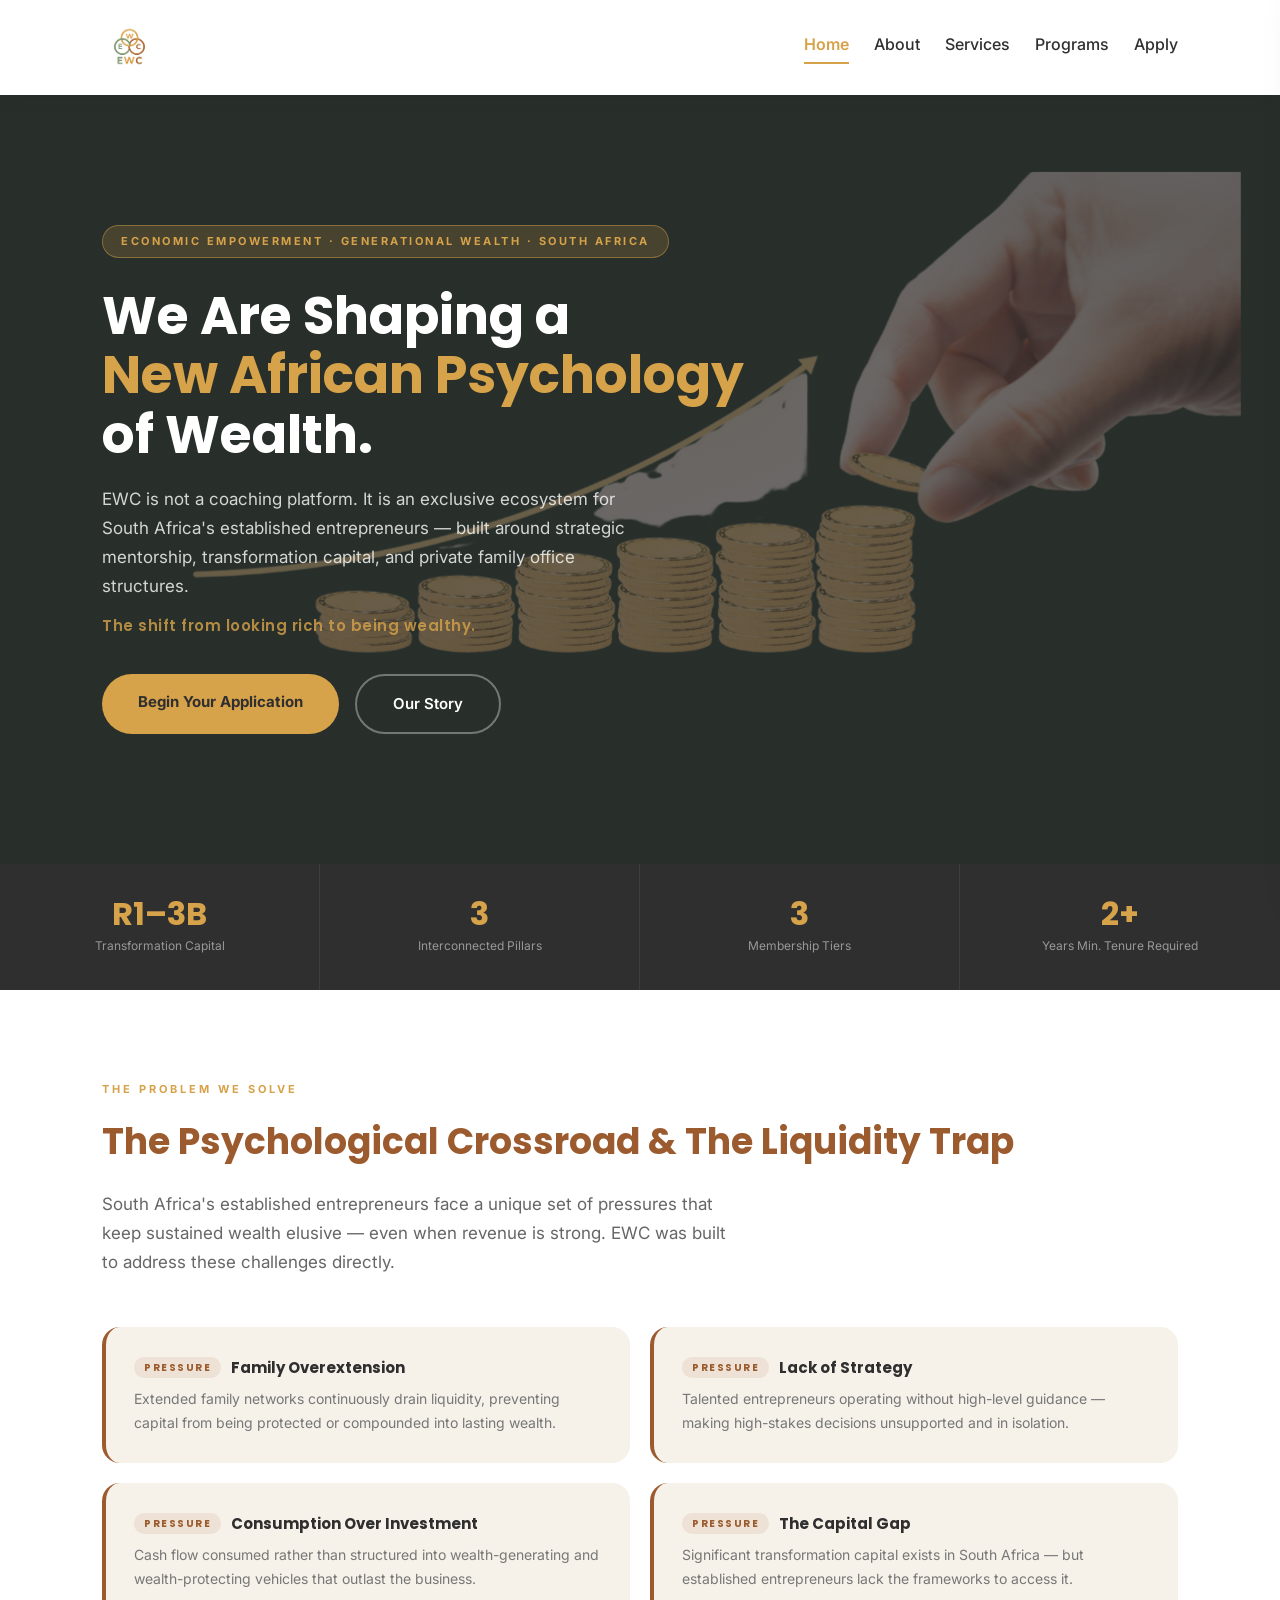
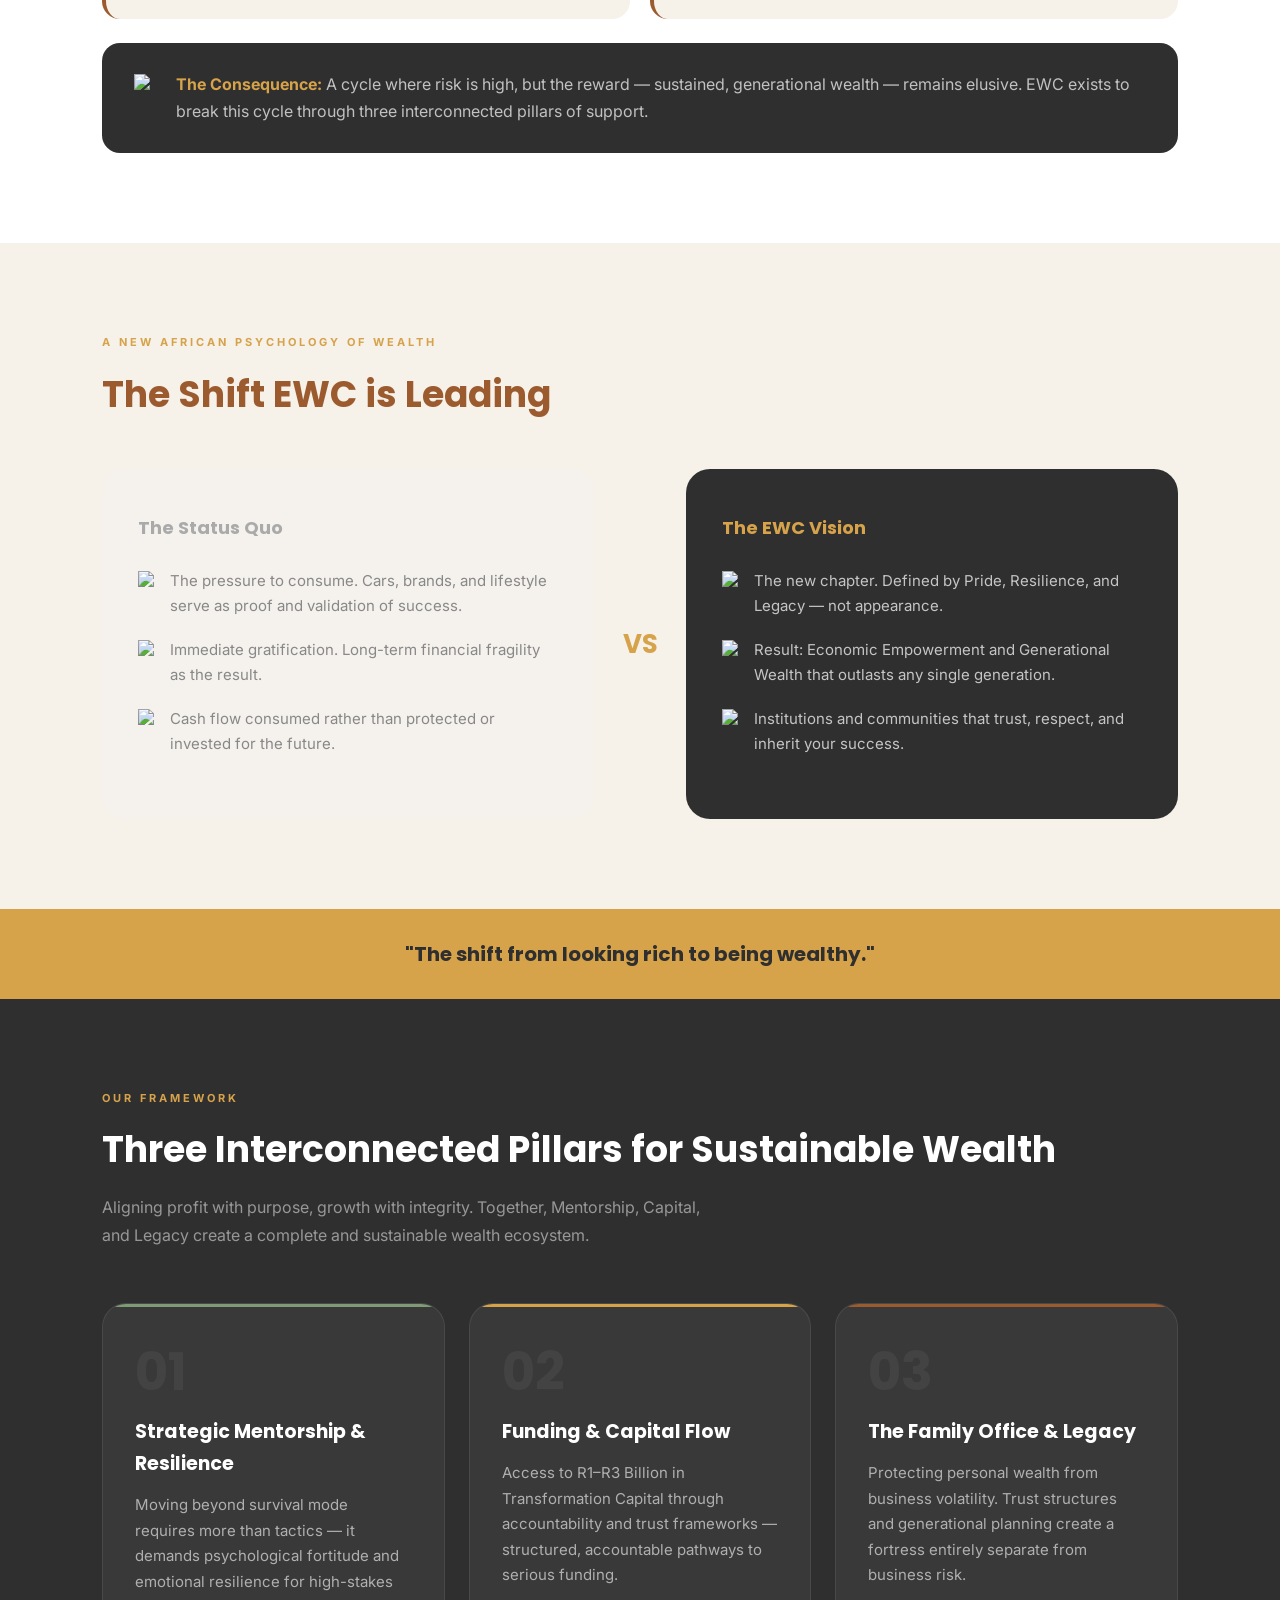
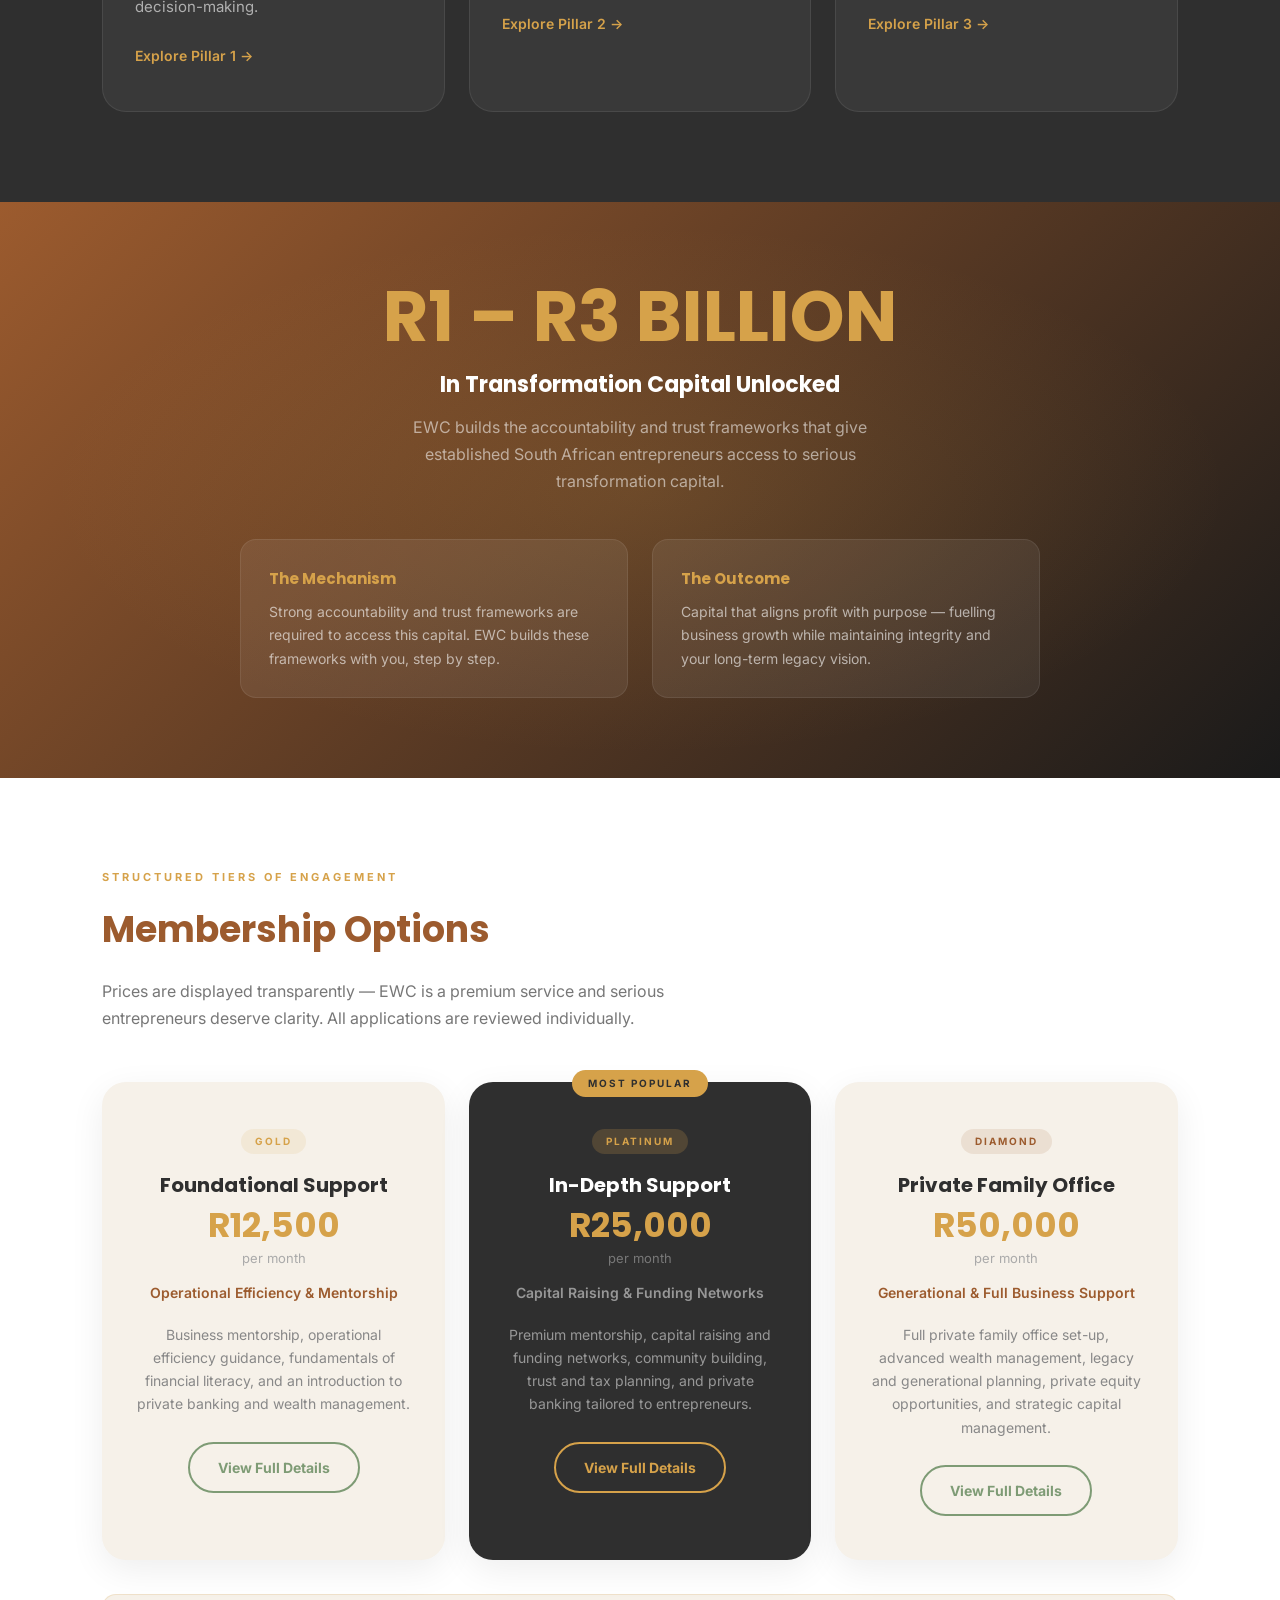
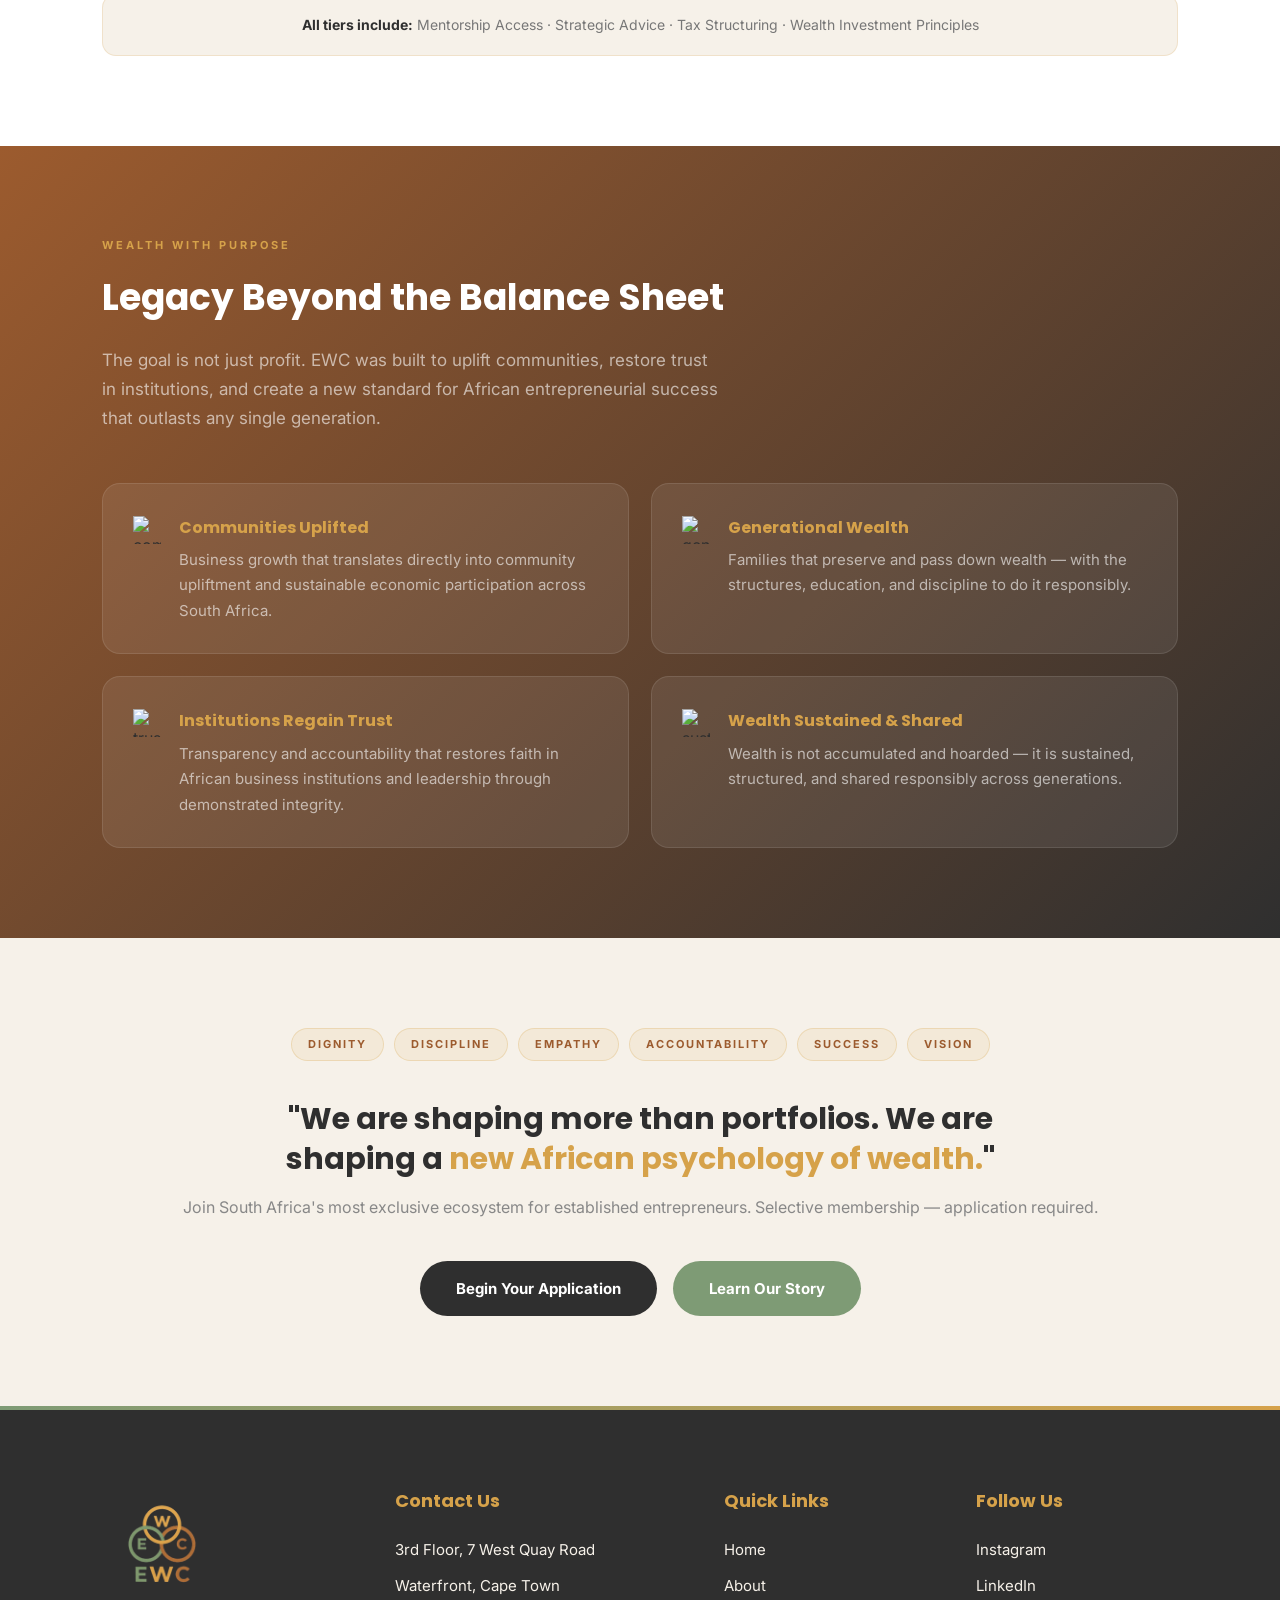
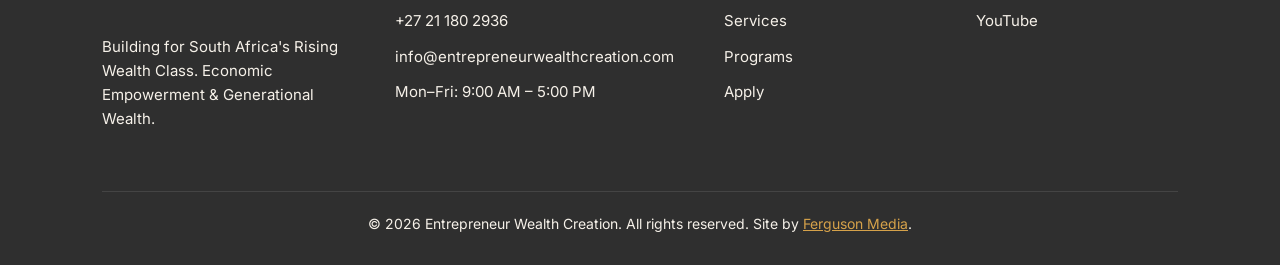
==== index.html @ 2499cd93 "added a new recomended apply strategy" ====
<!DOCTYPE html>
<html lang="en">
<head>
  <meta charset="UTF-8">
  <title>Entrepreneur Wealth Creation | Home</title>
  <meta name="viewport" content="width=device-width, initial-scale=1.0">
  <style>
    @import url('https://fonts.googleapis.com/css2?family=Poppins:wght@500;600;700&family=Inter:wght@400;500&display=swap');
    :root { --green:#7E9B75;--gold:#D6A24A;--brown:#9C5B2E;--cream:#F6F1E9;--dark:#2F2F2F;--white:#ffffff; }
    *{margin:0;padding:0;box-sizing:border-box;}
    body{font-family:'Inter',sans-serif;background:var(--cream);color:var(--dark);line-height:1.7;overflow-x:hidden;}

    /* HEADER */
    header{background:var(--white);padding:20px 8%;display:flex;justify-content:space-between;align-items:center;position:sticky;top:0;z-index:200;box-shadow:0 2px 20px rgba(0,0,0,0.06);}
    header img{height:55px;}
    .desktop-nav{display:flex;align-items:center;}
    nav a{margin-left:25px;text-decoration:none;color:var(--dark);font-weight:500;position:relative;padding-bottom:5px;transition:.3s ease;}
    nav a::after{content:"";position:absolute;left:0;bottom:0;width:0%;height:2px;background:var(--gold);transition:.3s ease;}
    nav a:hover{color:var(--gold);}nav a:hover::after{width:100%;}
    nav a.active{color:var(--gold);font-weight:600;}nav a.active::after{width:100%;}

    /* HAMBURGER */
    .hamburger{display:none;flex-direction:column;justify-content:center;gap:5px;cursor:pointer;padding:4px;z-index:301;background:none;border:none;}
    .hamburger span{display:block;width:24px;height:2px;background:var(--dark);border-radius:2px;transition:.35s ease;transform-origin:center;}
    .hamburger.open span:nth-child(1){transform:translateY(7px) rotate(45deg);}
    .hamburger.open span:nth-child(2){opacity:0;transform:scaleX(0);}
    .hamburger.open span:nth-child(3){transform:translateY(-7px) rotate(-45deg);}

    /* SIDEBAR */
    .sidebar-overlay{position:fixed;inset:0;background:rgba(47,47,47,.55);backdrop-filter:blur(4px);z-index:299;opacity:0;pointer-events:none;transition:opacity .35s ease;}
    .sidebar-overlay.active{opacity:1;pointer-events:all;}
    .sidebar{position:fixed;top:0;right:-340px;width:300px;height:100vh;background:var(--dark);z-index:300;display:flex;flex-direction:column;transition:right .4s cubic-bezier(.4,0,.2,1);box-shadow:-10px 0 40px rgba(0,0,0,.25);}
    .sidebar.open{right:0;}
    .sidebar-header{padding:28px 30px 24px;border-bottom:1px solid rgba(255,255,255,.08);display:flex;align-items:center;justify-content:space-between;}
    .sidebar-header img{height:40px;filter:brightness(0) invert(1);opacity:.85;}
    .sidebar-close{background:none;border:none;cursor:pointer;color:rgba(255,255,255,.5);font-size:22px;line-height:1;transition:color .2s;}
    .sidebar-close:hover{color:var(--gold);}
    .sidebar-nav{padding:30px 0;flex:1;}
    .sidebar-nav a{display:flex;align-items:center;padding:14px 30px;text-decoration:none;color:rgba(255,255,255,.7);font-size:16px;font-weight:500;border-left:3px solid transparent;transition:.25s ease;}
    .sidebar-nav a:hover,.sidebar-nav a.active{color:var(--gold);background:rgba(214,162,74,.06);border-left-color:var(--gold);}
    .sidebar-cta{padding:24px 30px 36px;border-top:1px solid rgba(255,255,255,.08);}
    .sidebar-cta p{color:rgba(255,255,255,.45);font-size:13px;margin-bottom:14px;}
    .sidebar-cta a{display:block;text-align:center;background:var(--gold);color:var(--dark);padding:13px 20px;border-radius:30px;font-weight:700;text-decoration:none;font-size:14px;transition:.3s ease;}
    .sidebar-cta a:hover{background:var(--brown);color:#fff;}

    /* HERO */
    .hero{background:linear-gradient(rgba(47,47,47,.68),rgba(47,47,47,.68)),url("hero.png") center/cover no-repeat;color:#fff;padding:130px 8%;}
    .hero-tag{display:inline-block;background:rgba(214,162,74,.18);border:1px solid rgba(214,162,74,.45);color:var(--gold);font-size:11px;font-weight:700;letter-spacing:2.5px;text-transform:uppercase;padding:6px 18px;border-radius:30px;margin-bottom:28px;}
    .hero h1{font-family:'Poppins',sans-serif;font-size:52px;max-width:700px;line-height:1.15;margin-bottom:20px;}
    .hero h1 em{font-style:normal;color:var(--gold);} 
    .hero p{max-width:530px;opacity:.8;font-size:17px;margin-bottom:12px;}
    .hero .psych-line{font-family:'Poppins',sans-serif;font-size:15px;color:var(--gold);font-weight:600;letter-spacing:.5px;margin-bottom:36px;}
    .hero-actions{display:flex;gap:16px;flex-wrap:wrap;}
    .btn-gold{background:var(--gold);color:var(--dark);padding:15px 36px;border-radius:30px;font-weight:700;font-size:15px;text-decoration:none;transition:.3s ease;}
    .btn-gold:hover{background:#c49040;transform:translateY(-2px);}
    .btn-outline{background:transparent;color:#fff;border:2px solid rgba(255,255,255,.35);padding:15px 36px;border-radius:30px;font-weight:600;font-size:15px;text-decoration:none;transition:.3s ease;}
    .btn-outline:hover{border-color:var(--gold);color:var(--gold);}

    /* STAT BAR */
    .stat-bar{background:var(--dark);display:grid;grid-template-columns:repeat(4,1fr);}
    .stat{padding:34px 5%;border-right:1px solid rgba(255,255,255,.07);text-align:center;}
    .stat:last-child{border-right:none;}
    .stat .num{font-family:'Poppins',sans-serif;font-size:32px;font-weight:700;color:var(--gold);line-height:1;}
    .stat .label{font-size:12px;color:rgba(255,255,255,.5);margin-top:6px;}

    /* SHARED */
    .section-label{font-size:11px;letter-spacing:3px;text-transform:uppercase;color:var(--gold);font-weight:700;margin-bottom:12px;}
    .section-title{font-family:'Poppins',sans-serif;font-size:36px;color:var(--brown);margin-bottom:18px;}

    /* LIQUIDITY TRAP */
    .crossroad-section{padding:90px 8%;background:var(--white);}
    .crossroad-section .section-intro{font-size:17px;color:#666;max-width:640px;margin-bottom:50px;}
    .trap-grid{display:grid;grid-template-columns:repeat(2,1fr);gap:20px;margin-bottom:24px;}
    .trap-item{background:var(--cream);border-radius:18px;padding:28px;border-left:4px solid var(--brown);}
    .trap-item h4{font-family:'Poppins',sans-serif;font-size:15px;color:var(--dark);margin-bottom:7px;display:flex;align-items:center;gap:10px;flex-wrap:wrap;}
    .trap-item h4 .badge{font-size:10px;font-weight:700;letter-spacing:1.5px;text-transform:uppercase;background:rgba(156,91,46,.1);color:var(--brown);padding:2px 10px;border-radius:20px;}
    .trap-item p{font-size:14px;color:#777;}
    .trap-consequence{background:var(--dark);border-radius:18px;padding:28px 32px;display:flex;gap:18px;align-items:flex-start;}
    .trap-consequence img{width:24px;height:24px;flex-shrink:0;margin-top:3px;}
    .trap-consequence p{color:rgba(255,255,255,.7);font-size:16px;}
    .trap-consequence strong{color:var(--gold);}

    /* PSYCHOLOGY SHIFT */
    .psychology-section{padding:90px 8%;}
    .psych-header{margin-bottom:44px;}
    .psych-compare{display:grid;grid-template-columns:1fr auto 1fr;gap:28px;align-items:center;}
    .psych-col{border-radius:24px;padding:44px 36px;}
    .psych-col.status{background:#f5f2ed;}
    .psych-col.vision{background:var(--dark);}
    .psych-col h3{font-family:'Poppins',sans-serif;font-size:18px;margin-bottom:24px;}
    .psych-col.status h3{color:#aaa;}
    .psych-col.vision h3{color:var(--gold);}
    .psych-item{display:flex;gap:14px;margin-bottom:18px;align-items:flex-start;}
    .psych-item img{width:18px;height:18px;margin-top:3px;flex-shrink:0;}
    .psych-col.status .psych-item p{color:#888;font-size:15px;}
    .psych-col.vision .psych-item p{color:rgba(255,255,255,.72);font-size:15px;}
    .psych-vs{font-family:'Poppins',sans-serif;font-size:26px;font-weight:700;color:var(--gold);text-align:center;}
    .shift-banner{background:var(--gold);padding:28px 8%;text-align:center;font-family:'Poppins',sans-serif;font-size:20px;font-weight:700;color:var(--dark);}

    /* PILLARS */
    .pillars-section{background:var(--dark);padding:90px 8%;}
    .pillars-section .section-title{color:#fff;margin-bottom:14px;}
    .pillars-section .section-sub{color:rgba(255,255,255,.5);font-size:16px;max-width:600px;margin-bottom:54px;}
    .pillars-grid{display:grid;grid-template-columns:repeat(3,1fr);gap:24px;}
    .pillar{background:rgba(255,255,255,.05);border:1px solid rgba(255,255,255,.08);border-radius:24px;padding:42px 32px;position:relative;overflow:hidden;transition:.35s ease;}
    .pillar::before{content:"";position:absolute;top:0;left:0;right:0;height:3px;border-radius:24px 24px 0 0;}
    .pillar:nth-child(1)::before{background:var(--green);}
    .pillar:nth-child(2)::before{background:var(--gold);}
    .pillar:nth-child(3)::before{background:var(--brown);}
    .pillar:hover{background:rgba(255,255,255,.08);transform:translateY(-6px);}
    .pillar .p-num{font-family:'Poppins',sans-serif;font-size:52px;font-weight:700;color:rgba(255,255,255,.05);line-height:1;margin-bottom:18px;}
    .pillar h3{font-family:'Poppins',sans-serif;font-size:19px;color:#fff;margin-bottom:12px;}
    .pillar p{font-size:15px;color:rgba(255,255,255,.6);margin-bottom:22px;}
    .pillar a{color:var(--gold);font-size:14px;font-weight:600;text-decoration:none;transition:.2s ease;}
    .pillar a:hover{color:#c49040;}

    /* CAPITAL BAND */
    .capital-band{background:linear-gradient(135deg,var(--brown) 0%,#1a1a1a 100%);padding:80px 8%;text-align:center;position:relative;overflow:hidden;}
    .capital-band::before{content:"";position:absolute;inset:0;background:radial-gradient(ellipse at 50% 50%,rgba(214,162,74,.15) 0%,transparent 65%);}
    .capital-band .big-fig{font-family:'Poppins',sans-serif;font-size:70px;font-weight:700;color:var(--gold);line-height:1;position:relative;}
    .capital-band h3{font-family:'Poppins',sans-serif;font-size:22px;color:#fff;margin:14px 0 10px;position:relative;}
    .capital-band>p{color:rgba(255,255,255,.55);max-width:500px;margin:0 auto;font-size:16px;position:relative;}
    .capital-two-col{display:grid;grid-template-columns:1fr 1fr;gap:24px;max-width:800px;margin:44px auto 0;text-align:left;position:relative;}
    .cap-item{background:rgba(255,255,255,.07);border-radius:16px;padding:26px 28px;border:1px solid rgba(255,255,255,.08);}
    .cap-item strong{color:var(--gold);display:block;margin-bottom:8px;font-family:'Poppins',sans-serif;font-size:15px;}
    .cap-item p{color:rgba(255,255,255,.6);font-size:14px;}

    /* MEMBERSHIP TIERS — no list, clean card */
    .tiers-section{padding:90px 8%;background:var(--white);}
    .tiers-section .section-sub{font-size:16px;color:#777;max-width:640px;margin-bottom:50px;}
    .tiers-row{display:grid;grid-template-columns:repeat(3,1fr);gap:24px;}
    .tp-card{border-radius:24px;padding:42px 32px;position:relative;border:2px solid transparent;box-shadow:0 10px 35px rgba(0,0,0,.07);transition:.35s ease;text-align:center;background:var(--cream);}
    .tp-card:hover{border-color:var(--gold);transform:translateY(-6px);}
    .tp-card.featured{background:var(--dark);}
    .tp-label{display:inline-block;font-size:10px;font-weight:700;letter-spacing:2px;text-transform:uppercase;padding:4px 14px;border-radius:20px;margin-bottom:14px;}
    .tp-card:nth-child(1) .tp-label{background:rgba(214,162,74,.12);color:var(--gold);}
    .tp-card:nth-child(2) .tp-label{background:rgba(214,162,74,.2);color:var(--gold);}
    .tp-card:nth-child(3) .tp-label{background:rgba(156,91,46,.12);color:var(--brown);}
    .tp-card h4{font-family:'Poppins',sans-serif;font-size:20px;margin-bottom:6px;color:var(--dark);}
    .tp-card.featured h4{color:#fff;}
    .tp-price{font-family:'Poppins',sans-serif;font-size:34px;font-weight:700;color:var(--gold);line-height:1;}
    .tp-price-note{font-size:13px;color:#aaa;margin:5px 0 12px;}
    .tp-card.featured .tp-price-note{color:rgba(255,255,255,.35);}
    .tp-focus{font-size:14px;font-weight:600;color:var(--brown);margin-bottom:18px;display:block;}
    .tp-card.featured .tp-focus{color:rgba(255,255,255,.5);}
    .tp-desc{font-size:14px;color:#888;line-height:1.65;margin-bottom:4px;}
    .tp-card.featured .tp-desc{color:rgba(255,255,255,.5);}
    .tp-card a{display:inline-block;margin-top:22px;text-decoration:none;font-size:14px;font-weight:700;padding:12px 28px;border-radius:30px;transition:.3s ease;border:2px solid var(--green);color:var(--green);}
    .tp-card a:hover{background:var(--green);color:#fff;}
    .tp-card.featured a{border-color:var(--gold);color:var(--gold);}
    .tp-card.featured a:hover{background:var(--gold);color:var(--dark);}
    .popular-badge{position:absolute;top:-14px;left:50%;transform:translateX(-50%);background:var(--gold);color:var(--dark);font-size:10px;font-weight:700;letter-spacing:2px;text-transform:uppercase;padding:5px 16px;border-radius:20px;white-space:nowrap;}
    .all-tiers-note{text-align:center;margin-top:34px;padding:18px 28px;background:var(--cream);border-radius:14px;font-size:14px;color:#777;border:1px solid rgba(214,162,74,.2);}
    .all-tiers-note strong{color:var(--dark);}

    /* LEGACY */
    .legacy-section{background:linear-gradient(135deg,var(--brown),var(--dark));padding:90px 8%;}
    .legacy-section .section-title{color:#fff;}
    .legacy-section .section-intro{color:rgba(255,255,255,.6);font-size:17px;max-width:620px;margin-bottom:50px;}
    .legacy-grid{display:grid;grid-template-columns:repeat(2,1fr);gap:22px;}
    .legacy-item{background:rgba(255,255,255,.08);border-radius:18px;padding:30px;border:1px solid rgba(255,255,255,.1);display:flex;gap:18px;align-items:flex-start;transition:.3s ease;}
    .legacy-item:hover{background:rgba(255,255,255,.12);}
    .legacy-item img{width:28px;height:28px;flex-shrink:0;margin-top:2px;}
    .legacy-item h4{font-family:'Poppins',sans-serif;color:var(--gold);margin-bottom:6px;font-size:16px;}
    .legacy-item p{color:rgba(255,255,255,.6);font-size:15px;}

    /* MANIFESTO */
    .manifesto-section{background:var(--cream);padding:90px 8%;text-align:center;}
    .values-row{display:flex;flex-wrap:wrap;justify-content:center;gap:10px;margin-bottom:38px;}
    .value-pill{background:rgba(214,162,74,.1);border:1px solid rgba(214,162,74,.25);color:var(--brown);font-size:11px;font-weight:700;letter-spacing:2px;text-transform:uppercase;padding:6px 16px;border-radius:30px;}
    .manifesto-quote{font-family:'Poppins',sans-serif;font-size:30px;font-weight:700;color:var(--dark);max-width:780px;margin:0 auto 14px;line-height:1.35;}
    .manifesto-quote em{font-style:normal;color:var(--gold);}
    .manifesto-sub{font-size:16px;color:#888;margin-bottom:40px;}
    .manifesto-actions{display:flex;gap:16px;justify-content:center;flex-wrap:wrap;}
    .btn-dark{display:inline-block;background:var(--dark);color:#fff;padding:15px 36px;border-radius:30px;font-weight:700;font-size:15px;text-decoration:none;transition:.3s ease;}
    .btn-dark:hover{background:var(--brown);}
    .btn-green{display:inline-block;background:var(--green);color:#fff;padding:15px 36px;border-radius:30px;font-weight:700;font-size:15px;text-decoration:none;transition:.3s ease;}
    .btn-green:hover{background:#6b8862;}

    /* FOOTER */
    .footer{background:var(--dark);color:var(--cream);padding:80px 8% 30px;position:relative;overflow:hidden;}
    .footer::before{content:"";position:absolute;top:0;left:0;height:4px;width:100%;background:linear-gradient(90deg,var(--green),var(--gold),var(--brown));background-size:200% 200%;animation:gradientMove 6s linear infinite;}
    @keyframes gradientMove{0%{background-position:0% 50%;}100%{background-position:100% 50%;}}
    .footer-container{display:grid;grid-template-columns:1.2fr 1fr 1fr 1fr;gap:50px;}
    .footer h3{font-family:'Poppins',sans-serif;margin-bottom:20px;font-size:18px;color:var(--gold);}
    .footer p,.footer-col a{font-size:15px;color:var(--cream);text-decoration:none;margin-bottom:10px;display:block;transition:.3s ease;}
    .footer-col a:hover{color:var(--gold);transform:translateX(5px);}
    .footer-logo img{width:120px;margin-bottom:20px;}
    .footer-logo p{max-width:260px;line-height:1.6;}
    .footer-bottom{border-top:1px solid rgba(255,255,255,.1);margin-top:50px;padding-top:20px;text-align:center;font-size:14px;color:var(--cream);}
    .footer-bottom a{display:inline;color:var(--gold);text-decoration:underline;}

    /* RESPONSIVE */
    @media(max-width:900px){
      .desktop-nav{display:none;}
      .hamburger{display:flex;}
      .hero{padding:90px 6% 70px;}
      .hero h1{font-size:32px;}
      .hero p{font-size:15px;}
      .stat-bar{grid-template-columns:repeat(2,1fr);}
      .stat{border-right:none;border-bottom:1px solid rgba(255,255,255,.07);}
      .stat:nth-child(2){border-right:none;}
      .trap-grid,.psych-compare,.pillars-grid,.tiers-row,.legacy-grid,.capital-two-col,.footer-container{grid-template-columns:1fr;}
      .psych-vs{display:none;}
      .capital-band .big-fig{font-size:42px;}
      .manifesto-quote{font-size:22px;}
      .crossroad-section,.psychology-section,.pillars-section,.capital-band,.tiers-section,.legacy-section,.manifesto-section{padding:70px 6%;}
      .footer{padding:60px 6% 24px;}
      .psych-col{padding:32px 24px;}
    }
    @media(min-width:901px){.hamburger{display:none;}}
  </style>
</head>
<body>

<div class="sidebar-overlay" id="sidebarOverlay"></div>
<div class="sidebar" id="sidebar">
  <div class="sidebar-header">
    <img src="logo.png" alt="EWC Logo">
    <button class="sidebar-close" id="sidebarClose">✕</button>
  </div>
  <nav class="sidebar-nav">
    <a href="index.html" class="active">Home</a>
    <a href="about.html">About</a>
    <a href="service.html">Services</a> 
    <a href="programme.html">Programs</a>
    <a href="contact.html">Apply</a>
  </nav>
  <div class="sidebar-cta">
    <p>Selective membership — established entrepreneurs only.</p>
    <a href="contact.html">Begin Application</a>
  </div>
</div>

<header>
  <img src="logo.png" alt="EWC Logo">
  <nav class="desktop-nav">
    <a href="index.html" class="active">Home</a>
    <a href="about.html">About</a>
    <a href="service.html">Services</a>
    <a href="programme.html">Programs</a>
    <a href="contact.html">Apply</a>
  </nav>
  <button class="hamburger" id="hamburger" aria-label="Menu"><span></span><span></span><span></span></button>
</header>

<section class="hero">
  <div class="hero-tag">Economic Empowerment · Generational Wealth · South Africa</div>
  <h1>We Are Shaping a<br><em>New African Psychology</em><br>of Wealth.</h1>
  <p>EWC is not a coaching platform. It is an exclusive ecosystem for South Africa's established entrepreneurs — built around strategic mentorship, transformation capital, and private family office structures.</p>
  <p class="psych-line">The shift from looking rich to being wealthy.</p>
  <div class="hero-actions">
    <a href="contact.html" class="btn-gold">Begin Your Application</a>
    <a href="about.html" class="btn-outline">Our Story</a>
  </div>
</section>

<div class="stat-bar">
  <div class="stat"><div class="num">R1–3B</div><div class="label">Transformation Capital</div></div>
  <div class="stat"><div class="num">3</div><div class="label">Interconnected Pillars</div></div>
  <div class="stat"><div class="num">3</div><div class="label">Membership Tiers</div></div>
  <div class="stat"><div class="num">2+</div><div class="label">Years Min. Tenure Required</div></div>
</div>

<section class="crossroad-section">
  <p class="section-label">The Problem We Solve</p>
  <h2 class="section-title">The Psychological Crossroad &amp; The Liquidity Trap</h2>
  <p class="section-intro">South Africa's established entrepreneurs face a unique set of pressures that keep sustained wealth elusive — even when revenue is strong. EWC was built to address these challenges directly.</p>
  <div class="trap-grid">
    <div class="trap-item"><h4><span class="badge">Pressure</span>Family Overextension</h4><p>Extended family networks continuously drain liquidity, preventing capital from being protected or compounded into lasting wealth.</p></div>
    <div class="trap-item"><h4><span class="badge">Pressure</span>Lack of Strategy</h4><p>Talented entrepreneurs operating without high-level guidance — making high-stakes decisions unsupported and in isolation.</p></div>
    <div class="trap-item"><h4><span class="badge">Pressure</span>Consumption Over Investment</h4><p>Cash flow consumed rather than structured into wealth-generating and wealth-protecting vehicles that outlast the business.</p></div>
    <div class="trap-item"><h4><span class="badge">Pressure</span>The Capital Gap</h4><p>Significant transformation capital exists in South Africa — but established entrepreneurs lack the frameworks to access it.</p></div>
  </div>
  <div class="trap-consequence">
    <img src="https://img.icons8.com/ios/24/D6A24A/info--v1.png" alt="consequence">
    <p><strong>The Consequence:</strong> A cycle where risk is high, but the reward — sustained, generational wealth — remains elusive. EWC exists to break this cycle through three interconnected pillars of support.</p>
  </div>
</section>

<section class="psychology-section">
  <div class="psych-header">
    <p class="section-label">A New African Psychology of Wealth</p>
    <h2 class="section-title">The Shift EWC is Leading</h2>
  </div>
  <div class="psych-compare">
    <div class="psych-col status">
      <h3>The Status Quo</h3>
      <div class="psych-item"><img src="https://img.icons8.com/ios/30/9C5B2E/car--v1.png" alt="car"><p>The pressure to consume. Cars, brands, and lifestyle serve as proof and validation of success.</p></div>
      <div class="psych-item"><img src="https://img.icons8.com/ios/30/9C5B2E/negative-dynamic--v1.png" alt="fragility"><p>Immediate gratification. Long-term financial fragility as the result.</p></div>
      <div class="psych-item"><img src="https://img.icons8.com/ios/30/9C5B2E/shopping-cart--v1.png" alt="consumption"><p>Cash flow consumed rather than protected or invested for the future.</p></div>
    </div>
    <div class="psych-vs">VS</div>
    <div class="psych-col vision">
      <h3>The EWC Vision</h3>
      <div class="psych-item"><img src="https://img.icons8.com/ios/30/D6A24A/positive-dynamic--v1.png" alt="pride"><p>The new chapter. Defined by Pride, Resilience, and Legacy — not appearance.</p></div>
      <div class="psych-item"><img src="https://img.icons8.com/ios/30/D6A24A/family--v1.png" alt="empowerment"><p>Result: Economic Empowerment and Generational Wealth that outlasts any single generation.</p></div>
      <div class="psych-item"><img src="https://img.icons8.com/ios/30/D6A24A/building--v1.png" alt="institution"><p>Institutions and communities that trust, respect, and inherit your success.</p></div>
    </div>
  </div>
</section>
<div class="shift-banner">"The shift from looking rich to being wealthy."</div>

<section class="pillars-section">
  <p class="section-label">Our Framework</p>
  <h2 class="section-title">Three Interconnected Pillars for Sustainable Wealth</h2>
  <p class="section-sub">Aligning profit with purpose, growth with integrity. Together, Mentorship, Capital, and Legacy create a complete and sustainable wealth ecosystem.</p>
  <div class="pillars-grid">
    <div class="pillar"><div class="p-num">01</div><h3>Strategic Mentorship &amp; Resilience</h3><p>Moving beyond survival mode requires more than tactics — it demands psychological fortitude and emotional resilience for high-stakes decision-making.</p><a href="service.html">Explore Pillar 1 →</a></div>
    <div class="pillar"><div class="p-num">02</div><h3>Funding &amp; Capital Flow</h3><p>Access to R1–R3 Billion in Transformation Capital through accountability and trust frameworks — structured, accountable pathways to serious funding.</p><a href="service.html">Explore Pillar 2 →</a></div>
    <div class="pillar"><div class="p-num">03</div><h3>The Family Office &amp; Legacy</h3><p>Protecting personal wealth from business volatility. Trust structures and generational planning create a fortress entirely separate from business risk.</p><a href="service.html">Explore Pillar 3 →</a></div>
  </div>
</section>

<div class="capital-band">
  <div class="big-fig">R1 – R3 BILLION</div>
  <h3>In Transformation Capital Unlocked</h3>
  <p>EWC builds the accountability and trust frameworks that give established South African entrepreneurs access to serious transformation capital.</p>
  <div class="capital-two-col">
    <div class="cap-item"><strong>The Mechanism</strong><p>Strong accountability and trust frameworks are required to access this capital. EWC builds these frameworks with you, step by step.</p></div>
    <div class="cap-item"><strong>The Outcome</strong><p>Capital that aligns profit with purpose — fuelling business growth while maintaining integrity and your long-term legacy vision.</p></div>
  </div>
</div>

<section class="tiers-section">
  <p class="section-label">Structured Tiers of Engagement</p>
  <h2 class="section-title">Membership Options</h2>
  <p class="section-sub">Prices are displayed transparently — EWC is a premium service and serious entrepreneurs deserve clarity. All applications are reviewed individually.</p>
  <div class="tiers-row">
    <div class="tp-card">
      <div class="tp-label">Gold</div>
      <h4>Foundational Support</h4>
      <div class="tp-price">R12,500</div>
      <div class="tp-price-note">per month</div>
      <span class="tp-focus">Operational Efficiency &amp; Mentorship</span>
      <p class="tp-desc">Business mentorship, operational efficiency guidance, fundamentals of financial literacy, and an introduction to private banking and wealth management.</p>
      <a href="programme.html">View Full Details</a>
    </div>
    <div class="tp-card featured">
      <div class="popular-badge">Most Popular</div>
      <div class="tp-label">Platinum</div>
      <h4>In-Depth Support</h4>
      <div class="tp-price">R25,000</div>
      <div class="tp-price-note">per month</div>
      <span class="tp-focus">Capital Raising &amp; Funding Networks</span>
      <p class="tp-desc">Premium mentorship, capital raising and funding networks, community building, trust and tax planning, and private banking tailored to entrepreneurs.</p>
      <a href="programme.html">View Full Details</a>
    </div>
    <div class="tp-card">
      <div class="tp-label">Diamond</div>
      <h4>Private Family Office</h4>
      <div class="tp-price">R50,000</div>
      <div class="tp-price-note">per month</div>
      <span class="tp-focus">Generational &amp; Full Business Support</span>
      <p class="tp-desc">Full private family office set-up, advanced wealth management, legacy and generational planning, private equity opportunities, and strategic capital management.</p>
      <a href="programme.html">View Full Details</a>
    </div>
  </div>
  <div class="all-tiers-note"><strong>All tiers include:</strong> Mentorship Access · Strategic Advice · Tax Structuring · Wealth Investment Principles</div>
</section>

<section class="legacy-section">
  <p class="section-label">Wealth with Purpose</p>
  <h2 class="section-title">Legacy Beyond the Balance Sheet</h2>
  <p class="section-intro">The goal is not just profit. EWC was built to uplift communities, restore trust in institutions, and create a new standard for African entrepreneurial success that outlasts any single generation.</p>
  <div class="legacy-grid">
    <div class="legacy-item"><img src="https://img.icons8.com/ios/28/D6A24A/building--v1.png" alt="community"><div><h4>Communities Uplifted</h4><p>Business growth that translates directly into community upliftment and sustainable economic participation across South Africa.</p></div></div>
    <div class="legacy-item"><img src="https://img.icons8.com/ios/28/D6A24A/family--v1.png" alt="generational"><div><h4>Generational Wealth</h4><p>Families that preserve and pass down wealth — with the structures, education, and discipline to do it responsibly.</p></div></div>
    <div class="legacy-item"><img src="https://img.icons8.com/ios/28/D6A24A/handshake--v1.png" alt="trust"><div><h4>Institutions Regain Trust</h4><p>Transparency and accountability that restores faith in African business institutions and leadership through demonstrated integrity.</p></div></div>
    <div class="legacy-item"><img src="https://img.icons8.com/ios/28/D6A24A/recurring-appointment--v1.png" alt="sustained"><div><h4>Wealth Sustained &amp; Shared</h4><p>Wealth is not accumulated and hoarded — it is sustained, structured, and shared responsibly across generations.</p></div></div>
  </div>
</section>

<section class="manifesto-section">
  <div class="values-row">
    <span class="value-pill">Dignity</span><span class="value-pill">Discipline</span><span class="value-pill">Empathy</span><span class="value-pill">Accountability</span><span class="value-pill">Success</span><span class="value-pill">Vision</span>
  </div>
  <p class="manifesto-quote">"We are shaping more than portfolios. We are shaping a <em>new African psychology of wealth.</em>"</p>
  <p class="manifesto-sub">Join South Africa's most exclusive ecosystem for established entrepreneurs. Selective membership — application required.</p>
  <div class="manifesto-actions">
    <a href="contact.html" class="btn-dark">Begin Your Application</a>
    <a href="about.html" class="btn-green">Learn Our Story</a>
  </div>
</section>

<footer class="footer">
  <div class="footer-container">
    <div class="footer-logo footer-col">
      <img src="logo.png" alt="Entrepreneur Wealth Creation Logo">
      <p>Building for South Africa's Rising Wealth Class. Economic Empowerment &amp; Generational Wealth.</p>
    </div>
    <div class="footer-col">
      <h3>Contact Us</h3>
      <p>3rd Floor, 7 West Quay Road</p>
      <p>Waterfront, Cape Town</p>
      <p>+27 21 180 2936</p>
      <p>info@entrepreneurwealthcreation.com</p>
      <p>Mon–Fri: 9:00 AM – 5:00 PM</p>
    </div>
    <div class="footer-col">
      <h3>Quick Links</h3>
      <a href="index.html">Home</a>
      <a href="about.html">About</a>
      <a href="service.html">Services</a>
      <a href="programme.html">Programs</a>
      <a href="contact.html">Apply</a>
    </div>
    <div class="footer-col">
      <h3>Follow Us</h3>
      <a href="#">Instagram</a>
      <a href="#">LinkedIn</a>
      <a href="#">YouTube</a>
    </div>
  </div>
  <div class="footer-bottom">© 2026 Entrepreneur Wealth Creation. All rights reserved. Site by <a href="https://fergusonmedia.co.za" target="_blank">Ferguson Media</a>.</div>
</footer>

<script>
  const hamburger=document.getElementById('hamburger'),sidebar=document.getElementById('sidebar'),overlay=document.getElementById('sidebarOverlay'),closeBtn=document.getElementById('sidebarClose');
  const open=()=>{sidebar.classList.add('open');overlay.classList.add('active');hamburger.classList.add('open');document.body.style.overflow='hidden';};
  const close=()=>{sidebar.classList.remove('open');overlay.classList.remove('active');hamburger.classList.remove('open');document.body.style.overflow='';};
  hamburger.addEventListener('click',()=>sidebar.classList.contains('open')?close():open());
  closeBtn.addEventListener('click',close);overlay.addEventListener('click',close);
  document.addEventListener('keydown',e=>{if(e.key==='Escape')close();});
</script>
</body>
</html>
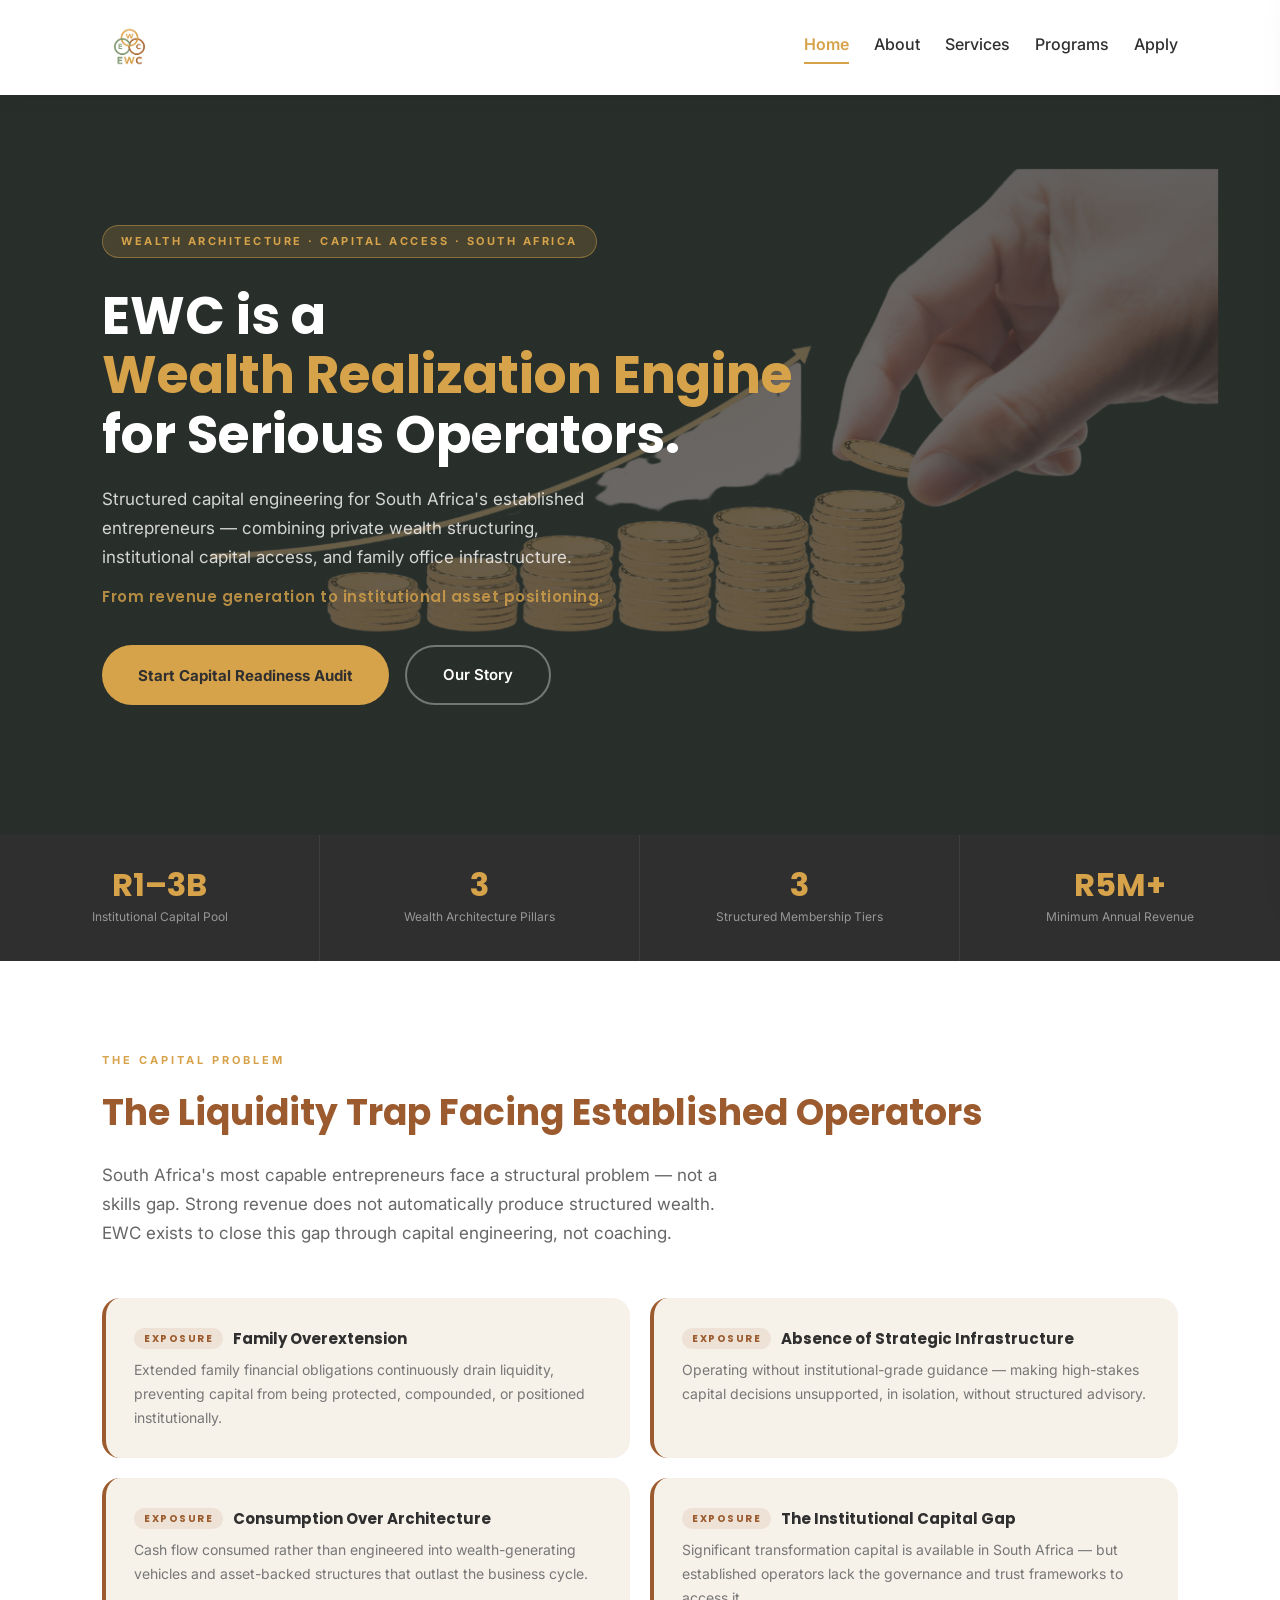
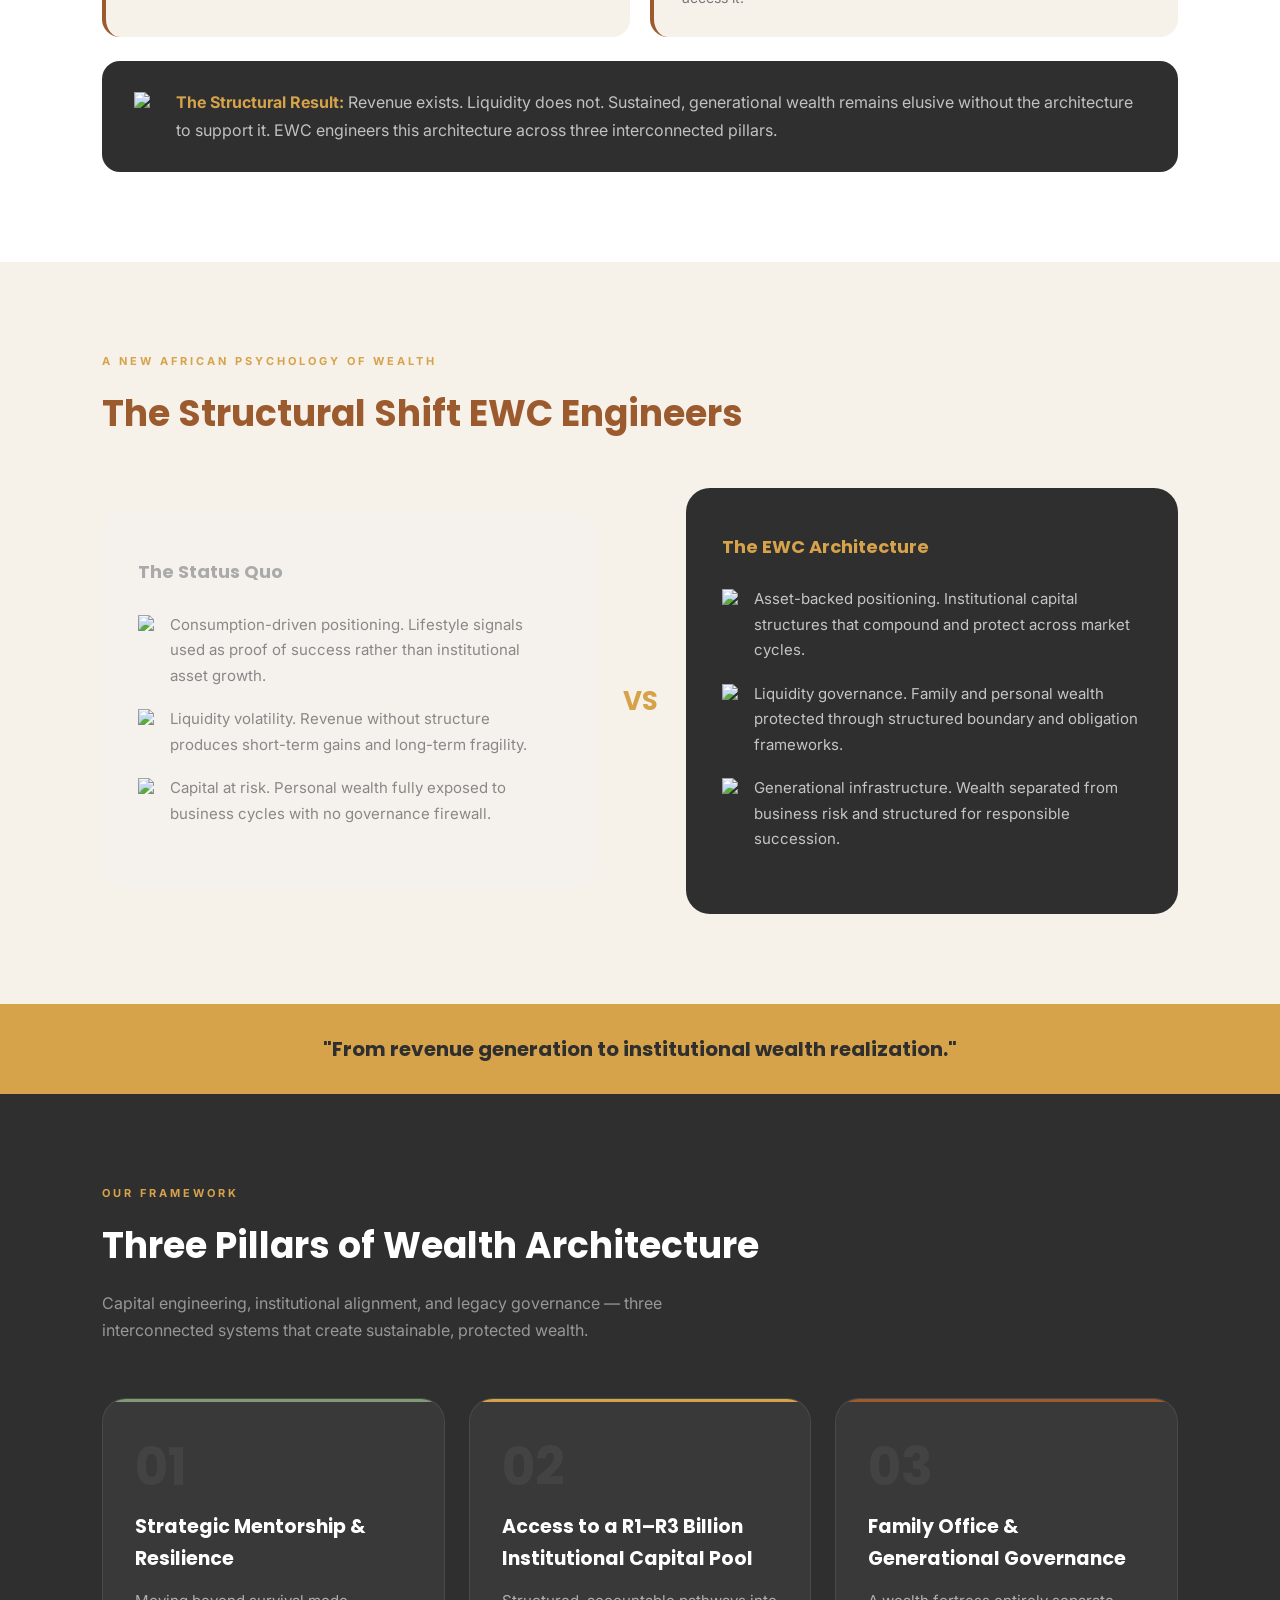
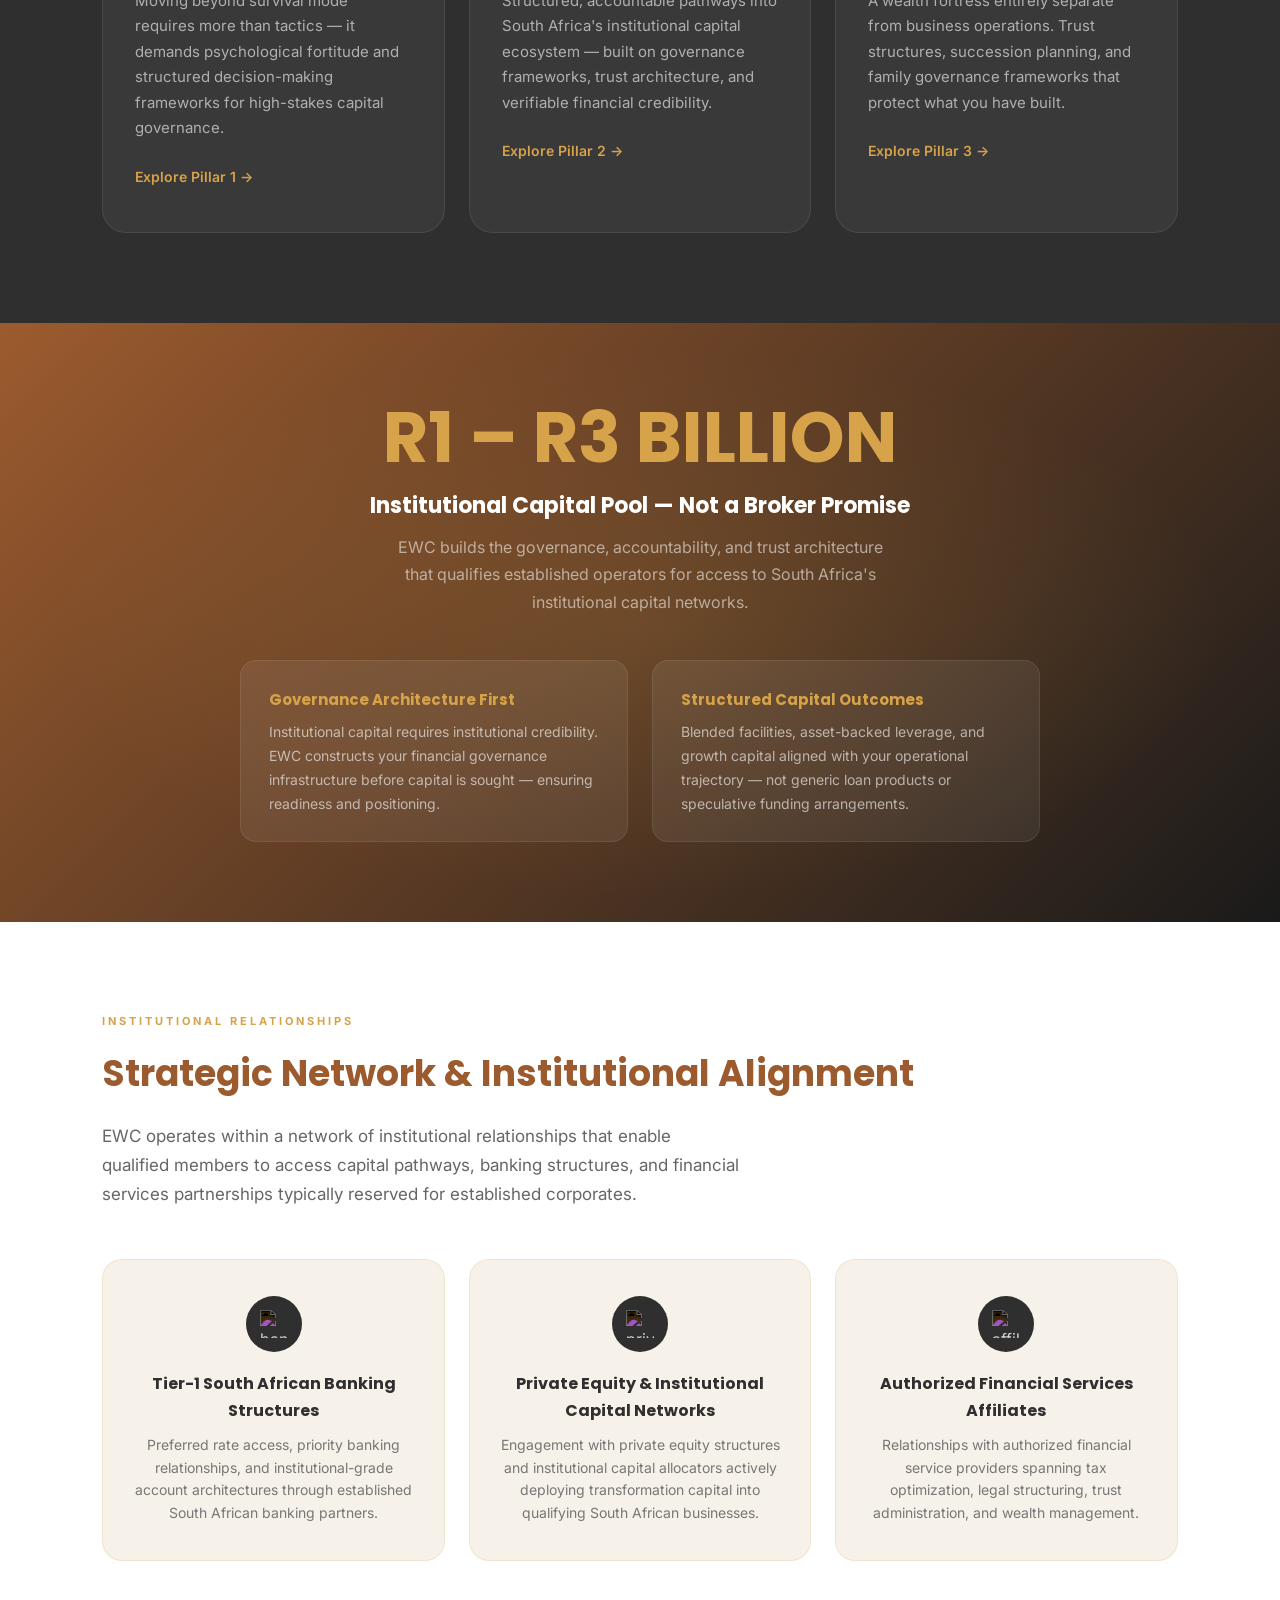
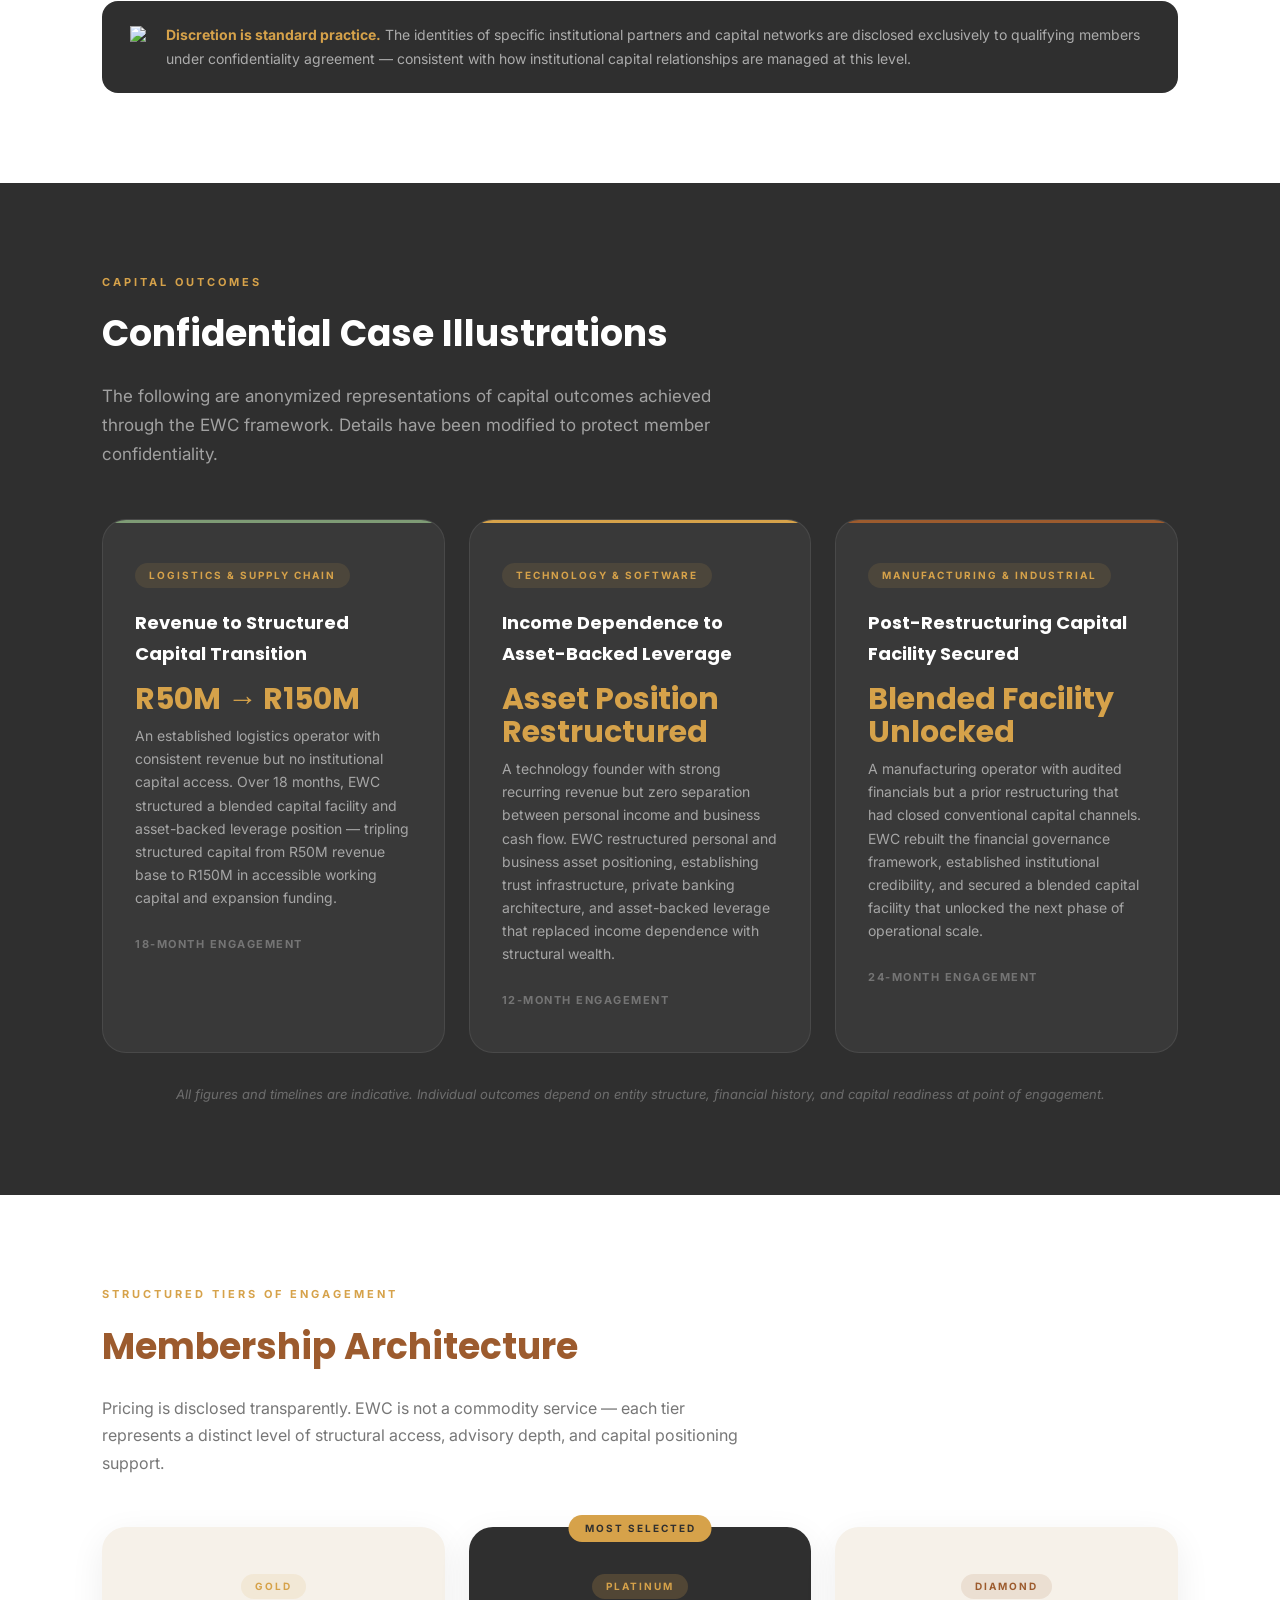
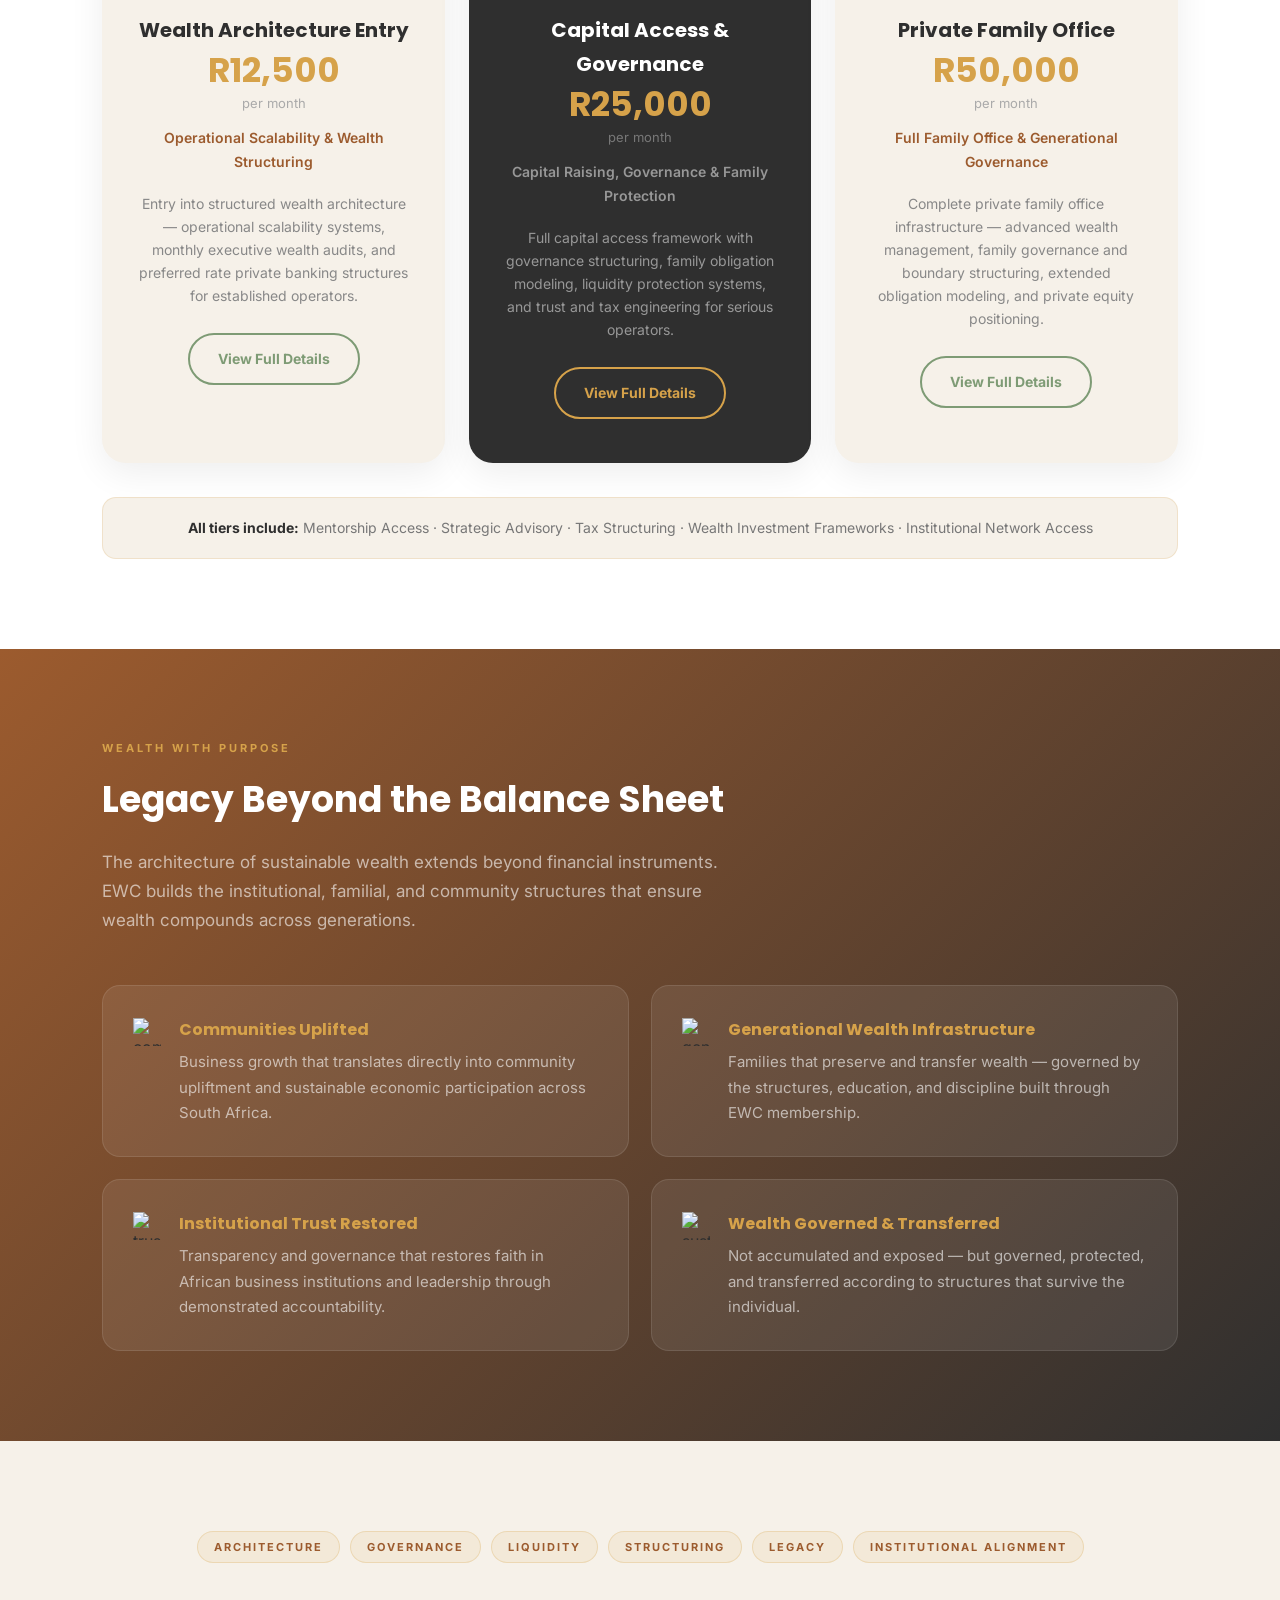
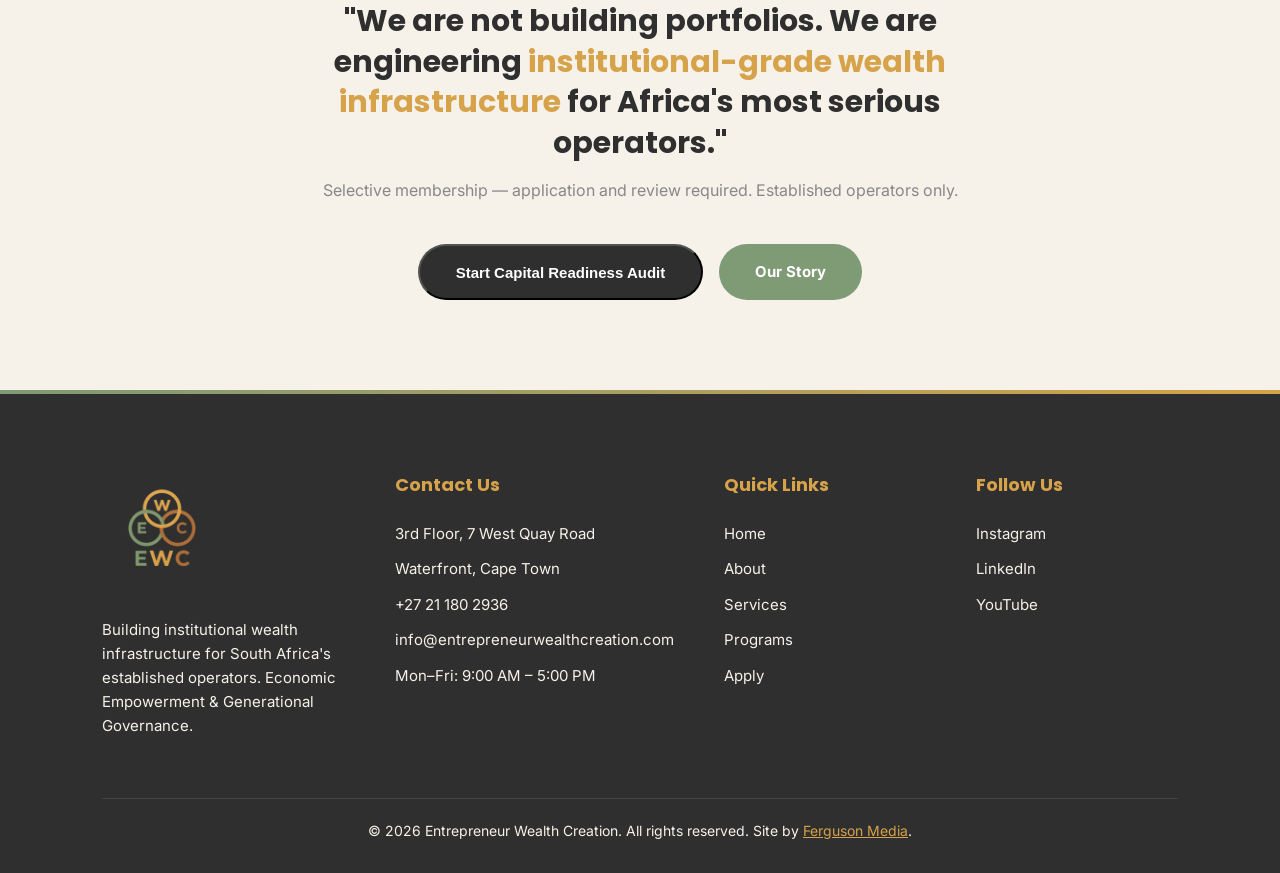
==== commit 425a6eb5: "addad a score quiz" ====
--- a/index.html
+++ b/index.html
@@ -47,11 +47,11 @@
     .hero{background:linear-gradient(rgba(47,47,47,.68),rgba(47,47,47,.68)),url("hero.png") center/cover no-repeat;color:#fff;padding:130px 8%;}
     .hero-tag{display:inline-block;background:rgba(214,162,74,.18);border:1px solid rgba(214,162,74,.45);color:var(--gold);font-size:11px;font-weight:700;letter-spacing:2.5px;text-transform:uppercase;padding:6px 18px;border-radius:30px;margin-bottom:28px;}
     .hero h1{font-family:'Poppins',sans-serif;font-size:52px;max-width:700px;line-height:1.15;margin-bottom:20px;}
-    .hero h1 em{font-style:normal;color:var(--gold);} 
+    .hero h1 em{font-style:normal;color:var(--gold);}
     .hero p{max-width:530px;opacity:.8;font-size:17px;margin-bottom:12px;}
     .hero .psych-line{font-family:'Poppins',sans-serif;font-size:15px;color:var(--gold);font-weight:600;letter-spacing:.5px;margin-bottom:36px;}
     .hero-actions{display:flex;gap:16px;flex-wrap:wrap;}
-    .btn-gold{background:var(--gold);color:var(--dark);padding:15px 36px;border-radius:30px;font-weight:700;font-size:15px;text-decoration:none;transition:.3s ease;}
+    .btn-gold{background:var(--gold);color:var(--dark);padding:15px 36px;border-radius:30px;font-weight:700;font-size:15px;text-decoration:none;transition:.3s ease;border:none;cursor:pointer;font-family:'Inter',sans-serif;display:inline-block;}
     .btn-gold:hover{background:#c49040;transform:translateY(-2px);}
     .btn-outline{background:transparent;color:#fff;border:2px solid rgba(255,255,255,.35);padding:15px 36px;border-radius:30px;font-weight:600;font-size:15px;text-decoration:none;transition:.3s ease;}
     .btn-outline:hover{border-color:var(--gold);color:var(--gold);}
@@ -125,7 +125,39 @@
     .cap-item strong{color:var(--gold);display:block;margin-bottom:8px;font-family:'Poppins',sans-serif;font-size:15px;}
     .cap-item p{color:rgba(255,255,255,.6);font-size:14px;}
 
-    /* MEMBERSHIP TIERS — no list, clean card */
+    /* INSTITUTIONAL NETWORK */
+    .network-section{padding:90px 8%;background:var(--white);}
+    .network-section .section-intro{font-size:17px;color:#666;max-width:640px;margin-bottom:50px;}
+    .network-grid{display:grid;grid-template-columns:repeat(3,1fr);gap:24px;margin-bottom:40px;}
+    .network-item{background:var(--cream);border-radius:20px;padding:36px 28px;text-align:center;border:1px solid rgba(214,162,74,.15);transition:.3s ease;}
+    .network-item:hover{border-color:var(--gold);transform:translateY(-4px);}
+    .network-icon{width:56px;height:56px;background:var(--dark);border-radius:50%;display:flex;align-items:center;justify-content:center;margin:0 auto 18px;}
+    .network-icon img{width:28px;height:28px;filter:invert(1);}
+    .network-item h4{font-family:'Poppins',sans-serif;font-size:16px;color:var(--dark);margin-bottom:10px;}
+    .network-item p{font-size:14px;color:#777;line-height:1.6;}
+    .network-disclaimer{background:var(--dark);border-radius:16px;padding:22px 28px;display:flex;gap:16px;align-items:flex-start;}
+    .network-disclaimer img{width:20px;height:20px;flex-shrink:0;margin-top:3px;}
+    .network-disclaimer p{color:rgba(255,255,255,.6);font-size:14px;}
+    .network-disclaimer strong{color:var(--gold);}
+
+    /* CAPITAL OUTCOMES */
+    .outcomes-section{padding:90px 8%;background:var(--dark);}
+    .outcomes-section .section-title{color:#fff;}
+    .outcomes-section .section-intro{color:rgba(255,255,255,.55);font-size:17px;max-width:640px;margin-bottom:50px;}
+    .outcomes-grid{display:grid;grid-template-columns:repeat(3,1fr);gap:24px;}
+    .outcome-card{background:rgba(255,255,255,.05);border:1px solid rgba(255,255,255,.08);border-radius:24px;padding:40px 32px;position:relative;overflow:hidden;}
+    .outcome-card::before{content:"";position:absolute;top:0;left:0;right:0;height:3px;}
+    .outcome-card:nth-child(1)::before{background:var(--green);}
+    .outcome-card:nth-child(2)::before{background:var(--gold);}
+    .outcome-card:nth-child(3)::before{background:var(--brown);}
+    .outcome-sector{display:inline-block;font-size:10px;font-weight:700;letter-spacing:2px;text-transform:uppercase;background:rgba(214,162,74,.12);color:var(--gold);padding:4px 14px;border-radius:20px;margin-bottom:20px;}
+    .outcome-card h4{font-family:'Poppins',sans-serif;font-size:18px;color:#fff;margin-bottom:14px;}
+    .outcome-stat{font-family:'Poppins',sans-serif;font-size:30px;font-weight:700;color:var(--gold);margin-bottom:8px;line-height:1.1;}
+    .outcome-card p{font-size:14px;color:rgba(255,255,255,.55);margin-bottom:20px;line-height:1.65;}
+    .outcome-tag{font-size:11px;font-weight:700;letter-spacing:1.5px;text-transform:uppercase;color:rgba(255,255,255,.3);}
+    .outcome-note{text-align:center;margin-top:30px;font-size:13px;color:rgba(255,255,255,.3);font-style:italic;}
+
+    /* MEMBERSHIP TIERS */
     .tiers-section{padding:90px 8%;background:var(--white);}
     .tiers-section .section-sub{font-size:16px;color:#777;max-width:640px;margin-bottom:50px;}
     .tiers-row{display:grid;grid-template-columns:repeat(3,1fr);gap:24px;}
@@ -190,6 +222,161 @@
     .footer-bottom{border-top:1px solid rgba(255,255,255,.1);margin-top:50px;padding-top:20px;text-align:center;font-size:14px;color:var(--cream);}
     .footer-bottom a{display:inline;color:var(--gold);text-decoration:underline;}
 
+    /* ══════════════════════════════════════
+       AUDIT MODAL
+    ══════════════════════════════════════ */
+    .audit-modal-bg{
+      position:fixed;inset:0;z-index:400;
+      background:rgba(20,18,15,.88);
+      backdrop-filter:blur(6px);
+      display:flex;align-items:center;justify-content:center;
+      padding:20px;
+      opacity:0;pointer-events:none;
+      transition:opacity .35s ease;
+    }
+    .audit-modal-bg.open{opacity:1;pointer-events:all;}
+
+    .audit-modal{
+      background:var(--dark);
+      border:1px solid rgba(255,255,255,.09);
+      border-radius:28px;
+      width:100%;max-width:660px;
+      max-height:90vh;
+      overflow-y:auto;
+      padding:52px 48px 44px;
+      position:relative;
+      transform:translateY(24px);
+      transition:transform .4s cubic-bezier(.4,0,.2,1);
+      scrollbar-width:thin;
+      scrollbar-color:rgba(214,162,74,.3) transparent;
+    }
+    .audit-modal-bg.open .audit-modal{transform:translateY(0);}
+
+    /* Close button */
+    .modal-close{
+      position:absolute;top:20px;right:24px;
+      background:none;border:none;cursor:pointer;
+      color:rgba(255,255,255,.35);font-size:22px;line-height:1;
+      transition:color .2s ease;padding:4px 8px;
+    }
+    .modal-close:hover{color:var(--gold);}
+
+    /* Modal header */
+    .modal-eyebrow{font-size:10px;font-weight:700;letter-spacing:3px;text-transform:uppercase;color:rgba(214,162,74,.6);margin-bottom:10px;}
+    .modal-title{font-family:'Poppins',sans-serif;font-size:22px;color:#fff;margin-bottom:6px;}
+    .modal-sub{font-size:14px;color:rgba(255,255,255,.45);margin-bottom:32px;line-height:1.55;}
+
+    /* Progress */
+    .modal-progress-track{background:rgba(255,255,255,.07);border-radius:6px;height:3px;overflow:hidden;margin-bottom:8px;}
+    .modal-progress-fill{height:100%;background:linear-gradient(90deg,var(--green),var(--gold));border-radius:6px;transition:width .5s cubic-bezier(.4,0,.2,1);width:0%;}
+    .modal-progress-meta{display:flex;justify-content:space-between;font-size:11px;color:rgba(255,255,255,.25);letter-spacing:.5px;margin-bottom:30px;}
+
+    /* Question */
+    .modal-q-label{font-size:10px;font-weight:700;letter-spacing:2px;text-transform:uppercase;color:rgba(214,162,74,.45);margin-bottom:12px;}
+    .modal-q-text{font-family:'Poppins',sans-serif;font-size:17px;color:#fff;font-weight:600;line-height:1.45;margin-bottom:26px;}
+
+    /* Options */
+    .modal-options{display:flex;flex-direction:column;gap:10px;margin-bottom:28px;}
+    .modal-option{
+      display:flex;align-items:flex-start;gap:14px;
+      background:rgba(255,255,255,.03);
+      border:1px solid rgba(255,255,255,.07);
+      border-radius:12px;padding:14px 18px;
+      cursor:pointer;transition:.2s ease;
+    }
+    .modal-option:hover{background:rgba(214,162,74,.05);border-color:rgba(214,162,74,.2);}
+    .modal-option.selected{background:rgba(214,162,74,.09);border-color:var(--gold);}
+    .modal-option-dot{
+      width:18px;height:18px;border-radius:50%;
+      border:2px solid rgba(255,255,255,.18);
+      flex-shrink:0;margin-top:2px;
+      display:flex;align-items:center;justify-content:center;
+      transition:.2s ease;
+    }
+    .modal-option.selected .modal-option-dot{background:var(--gold);border-color:var(--gold);}
+    .modal-option.selected .modal-option-dot::after{content:"";width:6px;height:6px;border-radius:50%;background:var(--dark);}
+    .modal-option-text{font-size:14px;color:rgba(255,255,255,.65);line-height:1.45;}
+    .modal-option.selected .modal-option-text{color:#fff;}
+
+    /* Controls */
+    .modal-controls{display:flex;justify-content:space-between;align-items:center;}
+    .modal-btn-back{
+      background:none;border:1px solid rgba(255,255,255,.1);
+      color:rgba(255,255,255,.35);padding:11px 22px;
+      border-radius:30px;font-size:13px;font-weight:600;cursor:pointer;
+      transition:.2s ease;font-family:'Inter',sans-serif;
+    }
+    .modal-btn-back:hover{border-color:rgba(255,255,255,.25);color:rgba(255,255,255,.6);}
+    .modal-btn-back:disabled{opacity:.18;cursor:not-allowed;}
+    .modal-btn-next{
+      background:var(--gold);color:var(--dark);
+      padding:12px 30px;border-radius:30px;font-size:14px;font-weight:700;
+      border:none;cursor:pointer;transition:.3s ease;
+      font-family:'Inter',sans-serif;opacity:.3;pointer-events:none;
+    }
+    .modal-btn-next.ready{opacity:1;pointer-events:all;}
+    .modal-btn-next.ready:hover{background:#c49040;transform:translateY(-1px);}
+
+    /* Capture form inside modal */
+    .modal-capture{display:none;}
+    .modal-capture.active{display:block;}
+    .capture-field{margin-bottom:18px;}
+    .capture-field label{display:block;font-size:10px;font-weight:700;letter-spacing:2px;text-transform:uppercase;color:rgba(255,255,255,.35);margin-bottom:7px;}
+    .capture-field input,
+    .capture-field select{
+      width:100%;background:rgba(255,255,255,.05);
+      border:1px solid rgba(255,255,255,.1);border-radius:10px;
+      padding:13px 16px;color:#fff;font-size:14px;
+      font-family:'Inter',sans-serif;transition:.2s ease;outline:none;
+      appearance:none;-webkit-appearance:none;
+    }
+    .capture-field input::placeholder{color:rgba(255,255,255,.2);}
+    .capture-field input:focus,
+    .capture-field select:focus{border-color:rgba(214,162,74,.45);}
+    .capture-field select option{background:var(--dark);}
+    .capture-submit{
+      width:100%;background:var(--gold);color:var(--dark);
+      padding:15px;border-radius:30px;font-size:14px;font-weight:700;
+      border:none;cursor:pointer;margin-top:6px;transition:.3s ease;
+      font-family:'Poppins',sans-serif;
+    }
+    .capture-submit:hover{background:#c49040;}
+    .capture-privacy{font-size:11px;color:rgba(255,255,255,.2);text-align:center;margin-top:14px;line-height:1.5;}
+
+    /* Results inside modal */
+    .modal-results{display:none;text-align:center;}
+    .modal-results.active{display:block;}
+    .result-badge{
+      display:inline-block;font-size:10px;font-weight:700;letter-spacing:2px;
+      text-transform:uppercase;padding:5px 18px;border-radius:30px;margin-bottom:22px;
+    }
+    .result-badge.tier-0{background:rgba(156,91,46,.15);color:var(--brown);border:1px solid rgba(156,91,46,.3);}
+    .result-badge.tier-1{background:rgba(214,162,74,.12);color:var(--gold);border:1px solid rgba(214,162,74,.3);}
+    .result-badge.tier-2{background:rgba(126,155,117,.12);color:var(--green);border:1px solid rgba(126,155,117,.3);}
+    .result-score{font-family:'Poppins',sans-serif;font-size:58px;font-weight:700;color:var(--gold);line-height:1;}
+    .result-score-max{font-size:13px;color:rgba(255,255,255,.25);margin-bottom:22px;}
+    .result-bar-track{background:rgba(255,255,255,.07);border-radius:6px;height:5px;overflow:hidden;margin-bottom:6px;}
+    .result-bar-fill{height:100%;border-radius:6px;transition:width 1.2s cubic-bezier(.4,0,.2,1) .2s;width:0%;}
+    .result-bar-fill.tier-0{background:linear-gradient(90deg,#9C5B2E,#c4793d);}
+    .result-bar-fill.tier-1{background:linear-gradient(90deg,#b8883a,var(--gold));}
+    .result-bar-fill.tier-2{background:linear-gradient(90deg,var(--green),var(--gold));}
+    .result-bar-labels{display:flex;justify-content:space-between;font-size:10px;color:rgba(255,255,255,.2);margin-bottom:24px;}
+    .result-category{font-family:'Poppins',sans-serif;font-size:19px;color:#fff;font-weight:700;margin-bottom:14px;}
+    .result-diagnostic{font-size:14px;color:rgba(255,255,255,.55);line-height:1.7;margin-bottom:12px;text-align:left;}
+    .result-implication{font-size:13px;color:rgba(255,255,255,.3);line-height:1.6;text-align:left;font-style:italic;border-top:1px solid rgba(255,255,255,.06);padding-top:14px;margin-bottom:30px;}
+    .result-cta{
+      display:inline-block;background:var(--gold);color:var(--dark);
+      padding:14px 36px;border-radius:30px;font-weight:700;font-size:14px;
+      text-decoration:none;transition:.3s ease;font-family:'Poppins',sans-serif;
+    }
+    .result-cta:hover{background:#c49040;transform:translateY(-2px);}
+    .result-retake{
+      display:block;margin-top:14px;font-size:12px;color:rgba(255,255,255,.25);
+      cursor:pointer;background:none;border:none;font-family:'Inter',sans-serif;
+      transition:.2s ease;
+    }
+    .result-retake:hover{color:rgba(255,255,255,.5);}
+
     /* RESPONSIVE */
     @media(max-width:900px){
       .desktop-nav{display:none;}
@@ -199,20 +386,98 @@
       .hero p{font-size:15px;}
       .stat-bar{grid-template-columns:repeat(2,1fr);}
       .stat{border-right:none;border-bottom:1px solid rgba(255,255,255,.07);}
-      .stat:nth-child(2){border-right:none;}
-      .trap-grid,.psych-compare,.pillars-grid,.tiers-row,.legacy-grid,.capital-two-col,.footer-container{grid-template-columns:1fr;}
+      .trap-grid,.psych-compare,.pillars-grid,.tiers-row,.legacy-grid,.capital-two-col,.footer-container,.network-grid,.outcomes-grid{grid-template-columns:1fr;}
       .psych-vs{display:none;}
       .capital-band .big-fig{font-size:42px;}
       .manifesto-quote{font-size:22px;}
-      .crossroad-section,.psychology-section,.pillars-section,.capital-band,.tiers-section,.legacy-section,.manifesto-section{padding:70px 6%;}
+      .crossroad-section,.psychology-section,.pillars-section,.capital-band,.tiers-section,.legacy-section,.manifesto-section,.network-section,.outcomes-section{padding:70px 6%;}
       .footer{padding:60px 6% 24px;}
       .psych-col{padding:32px 24px;}
+      .audit-modal{padding:40px 28px 36px;}
     }
     @media(min-width:901px){.hamburger{display:none;}}
   </style>
 </head>
 <body>
 
+<!-- ══════════════════════════════════════
+     AUDIT MODAL
+══════════════════════════════════════ -->
+<div class="audit-modal-bg" id="auditModalBg">
+  <div class="audit-modal" id="auditModal">
+    <button class="modal-close" id="modalClose" aria-label="Close">&#x2715;</button>
+
+    <!-- QUIZ VIEW -->
+    <div id="modalQuizView">
+      <div class="modal-eyebrow">Executive Liquidity Scorecard</div>
+      <h2 class="modal-title">Capital Readiness Diagnostic</h2>
+      <p class="modal-sub">This 3-minute diagnostic evaluates whether your enterprise is building transferable institutional wealth or operating revenue.</p>
+      <div class="modal-progress-track"><div class="modal-progress-fill" id="modalProgressFill"></div></div>
+      <div class="modal-progress-meta">
+        <span id="modalProgressLabel">Question 1 of 10</span>
+        <span>Confidential · No Obligation</span>
+      </div>
+      <div class="modal-q-label" id="modalQLabel">Question 01</div>
+      <div class="modal-q-text" id="modalQText"></div>
+      <div class="modal-options" id="modalOptions"></div>
+      <div class="modal-controls">
+        <button class="modal-btn-back" id="modalBtnBack" disabled>← Previous</button>
+        <button class="modal-btn-next" id="modalBtnNext">Continue →</button>
+      </div>
+    </div>
+
+    <!-- CAPTURE VIEW -->
+    <div class="modal-capture" id="modalCaptureView">
+      <div class="modal-eyebrow">Almost There</div>
+      <h2 class="modal-title">Confirm Your Details</h2>
+      <p class="modal-sub">Your diagnostic is complete. Provide your details below — results are reviewed by the EWC advisory team within 48 hours.</p>
+      <form id="modalCaptureForm" action="https://formspree.io/f/YOUR_FORMSPREE_ID" method="POST">
+        <input type="hidden" name="_subject" value="EWC Liquidity Audit Submission">
+        <input type="hidden" name="audit_score" id="hiddenScore">
+        <input type="hidden" name="audit_category" id="hiddenCategory">
+        <input type="hidden" name="audit_answers" id="hiddenAnswers">
+        <div class="capture-field">
+          <label>Full Name</label>
+          <input type="text" name="full_name" placeholder="Your full name" required autocomplete="name">
+        </div>
+        <div class="capture-field">
+          <label>Email Address</label>
+          <input type="email" name="email" placeholder="your@company.com" required autocomplete="email">
+        </div>
+        <div class="capture-field">
+          <label>Annual Revenue Range</label>
+          <select name="revenue_range" required>
+            <option value="" disabled selected>Select your revenue range</option>
+            <option>R5M – R15M per annum</option>
+            <option>R15M – R50M per annum</option>
+            <option>R50M – R150M per annum</option>
+            <option>R150M – R500M per annum</option>
+            <option>R500M+ per annum</option>
+          </select>
+        </div>
+        <button type="submit" class="capture-submit">Generate My Liquidity Score</button>
+        <p class="capture-privacy">Your information is treated with complete confidentiality and used solely to facilitate your EWC advisory review.</p>
+      </form>
+    </div>
+
+    <!-- RESULTS VIEW -->
+    <div class="modal-results" id="modalResultsView">
+      <div class="result-badge" id="resBadge"></div>
+      <div class="result-score" id="resScore"></div>
+      <div class="result-score-max">out of 30</div>
+      <div class="result-bar-track"><div class="result-bar-fill" id="resBarFill"></div></div>
+      <div class="result-bar-labels"><span>Fragile</span><span>Structured</span><span>Institutional</span></div>
+      <div class="result-category" id="resCategory"></div>
+      <p class="result-diagnostic" id="resDiagnostic"></p>
+      <p class="result-implication" id="resImplication"></p>
+      <a href="contact.html" class="result-cta">Proceed to Executive Application</a>
+      <button class="result-retake" id="resRetake">Retake diagnostic</button>
+    </div>
+
+  </div>
+</div>
+
+<!-- ══ SIDEBAR ══ -->
 <div class="sidebar-overlay" id="sidebarOverlay"></div>
 <div class="sidebar" id="sidebar">
   <div class="sidebar-header">
@@ -222,7 +487,7 @@
   <nav class="sidebar-nav">
     <a href="index.html" class="active">Home</a>
     <a href="about.html">About</a>
-    <a href="service.html">Services</a> 
+    <a href="service.html">Services</a>
     <a href="programme.html">Programs</a>
     <a href="contact.html">Apply</a>
   </nav>
@@ -244,106 +509,170 @@
   <button class="hamburger" id="hamburger" aria-label="Menu"><span></span><span></span><span></span></button>
 </header>
 
+<!-- HERO — button renamed, same layout -->
 <section class="hero">
-  <div class="hero-tag">Economic Empowerment · Generational Wealth · South Africa</div>
-  <h1>We Are Shaping a<br><em>New African Psychology</em><br>of Wealth.</h1>
-  <p>EWC is not a coaching platform. It is an exclusive ecosystem for South Africa's established entrepreneurs — built around strategic mentorship, transformation capital, and private family office structures.</p>
-  <p class="psych-line">The shift from looking rich to being wealthy.</p>
+  <div class="hero-tag">Wealth Architecture · Capital Access · South Africa</div>
+  <h1>EWC is a<br><em>Wealth Realization Engine</em><br>for Serious Operators.</h1>
+  <p>Structured capital engineering for South Africa's established entrepreneurs — combining private wealth structuring, institutional capital access, and family office infrastructure.</p>
+  <p class="psych-line">From revenue generation to institutional asset positioning.</p>
   <div class="hero-actions">
-    <a href="contact.html" class="btn-gold">Begin Your Application</a>
+    <button class="btn-gold" id="openAuditBtn">Start Capital Readiness Audit</button>
     <a href="about.html" class="btn-outline">Our Story</a>
   </div>
 </section>
 
 <div class="stat-bar">
-  <div class="stat"><div class="num">R1–3B</div><div class="label">Transformation Capital</div></div>
-  <div class="stat"><div class="num">3</div><div class="label">Interconnected Pillars</div></div>
-  <div class="stat"><div class="num">3</div><div class="label">Membership Tiers</div></div>
-  <div class="stat"><div class="num">2+</div><div class="label">Years Min. Tenure Required</div></div>
+  <div class="stat"><div class="num">R1–3B</div><div class="label">Institutional Capital Pool</div></div>
+  <div class="stat"><div class="num">3</div><div class="label">Wealth Architecture Pillars</div></div>
+  <div class="stat"><div class="num">3</div><div class="label">Structured Membership Tiers</div></div>
+  <div class="stat"><div class="num">R5M+</div><div class="label">Minimum Annual Revenue</div></div>
 </div>
 
+<!-- LIQUIDITY TRAP -->
 <section class="crossroad-section">
-  <p class="section-label">The Problem We Solve</p>
-  <h2 class="section-title">The Psychological Crossroad &amp; The Liquidity Trap</h2>
-  <p class="section-intro">South Africa's established entrepreneurs face a unique set of pressures that keep sustained wealth elusive — even when revenue is strong. EWC was built to address these challenges directly.</p>
+  <p class="section-label">The Capital Problem</p>
+  <h2 class="section-title">The Liquidity Trap Facing Established Operators</h2>
+  <p class="section-intro">South Africa's most capable entrepreneurs face a structural problem — not a skills gap. Strong revenue does not automatically produce structured wealth. EWC exists to close this gap through capital engineering, not coaching.</p>
   <div class="trap-grid">
-    <div class="trap-item"><h4><span class="badge">Pressure</span>Family Overextension</h4><p>Extended family networks continuously drain liquidity, preventing capital from being protected or compounded into lasting wealth.</p></div>
-    <div class="trap-item"><h4><span class="badge">Pressure</span>Lack of Strategy</h4><p>Talented entrepreneurs operating without high-level guidance — making high-stakes decisions unsupported and in isolation.</p></div>
-    <div class="trap-item"><h4><span class="badge">Pressure</span>Consumption Over Investment</h4><p>Cash flow consumed rather than structured into wealth-generating and wealth-protecting vehicles that outlast the business.</p></div>
-    <div class="trap-item"><h4><span class="badge">Pressure</span>The Capital Gap</h4><p>Significant transformation capital exists in South Africa — but established entrepreneurs lack the frameworks to access it.</p></div>
+    <div class="trap-item"><h4><span class="badge">Exposure</span>Family Overextension</h4><p>Extended family financial obligations continuously drain liquidity, preventing capital from being protected, compounded, or positioned institutionally.</p></div>
+    <div class="trap-item"><h4><span class="badge">Exposure</span>Absence of Strategic Infrastructure</h4><p>Operating without institutional-grade guidance — making high-stakes capital decisions unsupported, in isolation, without structured advisory.</p></div>
+    <div class="trap-item"><h4><span class="badge">Exposure</span>Consumption Over Architecture</h4><p>Cash flow consumed rather than engineered into wealth-generating vehicles and asset-backed structures that outlast the business cycle.</p></div>
+    <div class="trap-item"><h4><span class="badge">Exposure</span>The Institutional Capital Gap</h4><p>Significant transformation capital is available in South Africa — but established operators lack the governance and trust frameworks to access it.</p></div>
   </div>
   <div class="trap-consequence">
     <img src="https://img.icons8.com/ios/24/D6A24A/info--v1.png" alt="consequence">
-    <p><strong>The Consequence:</strong> A cycle where risk is high, but the reward — sustained, generational wealth — remains elusive. EWC exists to break this cycle through three interconnected pillars of support.</p>
+    <p><strong>The Structural Result:</strong> Revenue exists. Liquidity does not. Sustained, generational wealth remains elusive without the architecture to support it. EWC engineers this architecture across three interconnected pillars.</p>
   </div>
 </section>
 
+<!-- PSYCHOLOGY SHIFT -->
 <section class="psychology-section">
   <div class="psych-header">
     <p class="section-label">A New African Psychology of Wealth</p>
-    <h2 class="section-title">The Shift EWC is Leading</h2>
+    <h2 class="section-title">The Structural Shift EWC Engineers</h2>
   </div>
   <div class="psych-compare">
     <div class="psych-col status">
       <h3>The Status Quo</h3>
-      <div class="psych-item"><img src="https://img.icons8.com/ios/30/9C5B2E/car--v1.png" alt="car"><p>The pressure to consume. Cars, brands, and lifestyle serve as proof and validation of success.</p></div>
-      <div class="psych-item"><img src="https://img.icons8.com/ios/30/9C5B2E/negative-dynamic--v1.png" alt="fragility"><p>Immediate gratification. Long-term financial fragility as the result.</p></div>
-      <div class="psych-item"><img src="https://img.icons8.com/ios/30/9C5B2E/shopping-cart--v1.png" alt="consumption"><p>Cash flow consumed rather than protected or invested for the future.</p></div>
+      <div class="psych-item"><img src="https://img.icons8.com/ios/30/9C5B2E/car--v1.png" alt="car"><p>Consumption-driven positioning. Lifestyle signals used as proof of success rather than institutional asset growth.</p></div>
+      <div class="psych-item"><img src="https://img.icons8.com/ios/30/9C5B2E/negative-dynamic--v1.png" alt="fragility"><p>Liquidity volatility. Revenue without structure produces short-term gains and long-term fragility.</p></div>
+      <div class="psych-item"><img src="https://img.icons8.com/ios/30/9C5B2E/shopping-cart--v1.png" alt="consumption"><p>Capital at risk. Personal wealth fully exposed to business cycles with no governance firewall.</p></div>
     </div>
     <div class="psych-vs">VS</div>
     <div class="psych-col vision">
-      <h3>The EWC Vision</h3>
-      <div class="psych-item"><img src="https://img.icons8.com/ios/30/D6A24A/positive-dynamic--v1.png" alt="pride"><p>The new chapter. Defined by Pride, Resilience, and Legacy — not appearance.</p></div>
-      <div class="psych-item"><img src="https://img.icons8.com/ios/30/D6A24A/family--v1.png" alt="empowerment"><p>Result: Economic Empowerment and Generational Wealth that outlasts any single generation.</p></div>
-      <div class="psych-item"><img src="https://img.icons8.com/ios/30/D6A24A/building--v1.png" alt="institution"><p>Institutions and communities that trust, respect, and inherit your success.</p></div>
+      <h3>The EWC Architecture</h3>
+      <div class="psych-item"><img src="https://img.icons8.com/ios/30/D6A24A/positive-dynamic--v1.png" alt="pride"><p>Asset-backed positioning. Institutional capital structures that compound and protect across market cycles.</p></div>
+      <div class="psych-item"><img src="https://img.icons8.com/ios/30/D6A24A/family--v1.png" alt="empowerment"><p>Liquidity governance. Family and personal wealth protected through structured boundary and obligation frameworks.</p></div>
+      <div class="psych-item"><img src="https://img.icons8.com/ios/30/D6A24A/building--v1.png" alt="institution"><p>Generational infrastructure. Wealth separated from business risk and structured for responsible succession.</p></div>
     </div>
   </div>
 </section>
-<div class="shift-banner">"The shift from looking rich to being wealthy."</div>
-
+<div class="shift-banner">"From revenue generation to institutional wealth realization."</div>
+
+<!-- PILLARS -->
 <section class="pillars-section">
   <p class="section-label">Our Framework</p>
-  <h2 class="section-title">Three Interconnected Pillars for Sustainable Wealth</h2>
-  <p class="section-sub">Aligning profit with purpose, growth with integrity. Together, Mentorship, Capital, and Legacy create a complete and sustainable wealth ecosystem.</p>
+  <h2 class="section-title">Three Pillars of Wealth Architecture</h2>
+  <p class="section-sub">Capital engineering, institutional alignment, and legacy governance — three interconnected systems that create sustainable, protected wealth.</p>
   <div class="pillars-grid">
-    <div class="pillar"><div class="p-num">01</div><h3>Strategic Mentorship &amp; Resilience</h3><p>Moving beyond survival mode requires more than tactics — it demands psychological fortitude and emotional resilience for high-stakes decision-making.</p><a href="service.html">Explore Pillar 1 →</a></div>
-    <div class="pillar"><div class="p-num">02</div><h3>Funding &amp; Capital Flow</h3><p>Access to R1–R3 Billion in Transformation Capital through accountability and trust frameworks — structured, accountable pathways to serious funding.</p><a href="service.html">Explore Pillar 2 →</a></div>
-    <div class="pillar"><div class="p-num">03</div><h3>The Family Office &amp; Legacy</h3><p>Protecting personal wealth from business volatility. Trust structures and generational planning create a fortress entirely separate from business risk.</p><a href="service.html">Explore Pillar 3 →</a></div>
+    <div class="pillar"><div class="p-num">01</div><h3>Strategic Mentorship &amp; Resilience</h3><p>Moving beyond survival mode requires more than tactics — it demands psychological fortitude and structured decision-making frameworks for high-stakes capital governance.</p><a href="service.html">Explore Pillar 1 →</a></div>
+    <div class="pillar"><div class="p-num">02</div><h3>Access to a R1–R3 Billion Institutional Capital Pool</h3><p>Structured, accountable pathways into South Africa's institutional capital ecosystem — built on governance frameworks, trust architecture, and verifiable financial credibility.</p><a href="service.html">Explore Pillar 2 →</a></div>
+    <div class="pillar"><div class="p-num">03</div><h3>Family Office &amp; Generational Governance</h3><p>A wealth fortress entirely separate from business operations. Trust structures, succession planning, and family governance frameworks that protect what you have built.</p><a href="service.html">Explore Pillar 3 →</a></div>
   </div>
 </section>
 
 <div class="capital-band">
   <div class="big-fig">R1 – R3 BILLION</div>
-  <h3>In Transformation Capital Unlocked</h3>
-  <p>EWC builds the accountability and trust frameworks that give established South African entrepreneurs access to serious transformation capital.</p>
+  <h3>Institutional Capital Pool — Not a Broker Promise</h3>
+  <p>EWC builds the governance, accountability, and trust architecture that qualifies established operators for access to South Africa's institutional capital networks.</p>
   <div class="capital-two-col">
-    <div class="cap-item"><strong>The Mechanism</strong><p>Strong accountability and trust frameworks are required to access this capital. EWC builds these frameworks with you, step by step.</p></div>
-    <div class="cap-item"><strong>The Outcome</strong><p>Capital that aligns profit with purpose — fuelling business growth while maintaining integrity and your long-term legacy vision.</p></div>
+    <div class="cap-item"><strong>Governance Architecture First</strong><p>Institutional capital requires institutional credibility. EWC constructs your financial governance infrastructure before capital is sought — ensuring readiness and positioning.</p></div>
+    <div class="cap-item"><strong>Structured Capital Outcomes</strong><p>Blended facilities, asset-backed leverage, and growth capital aligned with your operational trajectory — not generic loan products or speculative funding arrangements.</p></div>
   </div>
 </div>
 
+<!-- INSTITUTIONAL NETWORK -->
+<section class="network-section">
+  <p class="section-label">Institutional Relationships</p>
+  <h2 class="section-title">Strategic Network &amp; Institutional Alignment</h2>
+  <p class="section-intro">EWC operates within a network of institutional relationships that enable qualified members to access capital pathways, banking structures, and financial services partnerships typically reserved for established corporates.</p>
+  <div class="network-grid">
+    <div class="network-item">
+      <div class="network-icon"><img src="https://img.icons8.com/ios/40/ffffff/bank-building--v1.png" alt="banking"></div>
+      <h4>Tier-1 South African Banking Structures</h4>
+      <p>Preferred rate access, priority banking relationships, and institutional-grade account architectures through established South African banking partners.</p>
+    </div>
+    <div class="network-item">
+      <div class="network-icon"><img src="https://img.icons8.com/ios/40/ffffff/investment-portfolio--v1.png" alt="private equity"></div>
+      <h4>Private Equity &amp; Institutional Capital Networks</h4>
+      <p>Engagement with private equity structures and institutional capital allocators actively deploying transformation capital into qualifying South African businesses.</p>
+    </div>
+    <div class="network-item">
+      <div class="network-icon"><img src="https://img.icons8.com/ios/40/ffffff/handshake--v1.png" alt="affiliates"></div>
+      <h4>Authorized Financial Services Affiliates</h4>
+      <p>Relationships with authorized financial service providers spanning tax optimization, legal structuring, trust administration, and wealth management.</p>
+    </div>
+  </div>
+  <div class="network-disclaimer">
+    <img src="https://img.icons8.com/ios/20/D6A24A/info--v1.png" alt="note">
+    <p><strong>Discretion is standard practice.</strong> The identities of specific institutional partners and capital networks are disclosed exclusively to qualifying members under confidentiality agreement — consistent with how institutional capital relationships are managed at this level.</p>
+  </div>
+</section>
+
+<!-- CAPITAL OUTCOMES -->
+<section class="outcomes-section">
+  <p class="section-label">Capital Outcomes</p>
+  <h2 class="section-title">Confidential Case Illustrations</h2>
+  <p class="section-intro">The following are anonymized representations of capital outcomes achieved through the EWC framework. Details have been modified to protect member confidentiality.</p>
+  <div class="outcomes-grid">
+    <div class="outcome-card">
+      <span class="outcome-sector">Logistics &amp; Supply Chain</span>
+      <h4>Revenue to Structured Capital Transition</h4>
+      <div class="outcome-stat">R50M → R150M</div>
+      <p>An established logistics operator with consistent revenue but no institutional capital access. Over 18 months, EWC structured a blended capital facility and asset-backed leverage position — tripling structured capital from R50M revenue base to R150M in accessible working capital and expansion funding.</p>
+      <span class="outcome-tag">18-month engagement</span>
+    </div>
+    <div class="outcome-card">
+      <span class="outcome-sector">Technology &amp; Software</span>
+      <h4>Income Dependence to Asset-Backed Leverage</h4>
+      <div class="outcome-stat">Asset Position Restructured</div>
+      <p>A technology founder with strong recurring revenue but zero separation between personal income and business cash flow. EWC restructured personal and business asset positioning, establishing trust infrastructure, private banking architecture, and asset-backed leverage that replaced income dependence with structural wealth.</p>
+      <span class="outcome-tag">12-month engagement</span>
+    </div>
+    <div class="outcome-card">
+      <span class="outcome-sector">Manufacturing &amp; Industrial</span>
+      <h4>Post-Restructuring Capital Facility Secured</h4>
+      <div class="outcome-stat">Blended Facility Unlocked</div>
+      <p>A manufacturing operator with audited financials but a prior restructuring that had closed conventional capital channels. EWC rebuilt the financial governance framework, established institutional credibility, and secured a blended capital facility that unlocked the next phase of operational scale.</p>
+      <span class="outcome-tag">24-month engagement</span>
+    </div>
+  </div>
+  <p class="outcome-note">All figures and timelines are indicative. Individual outcomes depend on entity structure, financial history, and capital readiness at point of engagement.</p>
+</section>
+
+<!-- MEMBERSHIP TIERS -->
 <section class="tiers-section">
   <p class="section-label">Structured Tiers of Engagement</p>
-  <h2 class="section-title">Membership Options</h2>
-  <p class="section-sub">Prices are displayed transparently — EWC is a premium service and serious entrepreneurs deserve clarity. All applications are reviewed individually.</p>
+  <h2 class="section-title">Membership Architecture</h2>
+  <p class="section-sub">Pricing is disclosed transparently. EWC is not a commodity service — each tier represents a distinct level of structural access, advisory depth, and capital positioning support.</p>
   <div class="tiers-row">
     <div class="tp-card">
       <div class="tp-label">Gold</div>
-      <h4>Foundational Support</h4>
+      <h4>Wealth Architecture Entry</h4>
       <div class="tp-price">R12,500</div>
       <div class="tp-price-note">per month</div>
-      <span class="tp-focus">Operational Efficiency &amp; Mentorship</span>
-      <p class="tp-desc">Business mentorship, operational efficiency guidance, fundamentals of financial literacy, and an introduction to private banking and wealth management.</p>
+      <span class="tp-focus">Operational Scalability &amp; Wealth Structuring</span>
+      <p class="tp-desc">Entry into structured wealth architecture — operational scalability systems, monthly executive wealth audits, and preferred rate private banking structures for established operators.</p>
       <a href="programme.html">View Full Details</a>
     </div>
     <div class="tp-card featured">
-      <div class="popular-badge">Most Popular</div>
+      <div class="popular-badge">Most Selected</div>
       <div class="tp-label">Platinum</div>
-      <h4>In-Depth Support</h4>
+      <h4>Capital Access &amp; Governance</h4>
       <div class="tp-price">R25,000</div>
       <div class="tp-price-note">per month</div>
-      <span class="tp-focus">Capital Raising &amp; Funding Networks</span>
-      <p class="tp-desc">Premium mentorship, capital raising and funding networks, community building, trust and tax planning, and private banking tailored to entrepreneurs.</p>
+      <span class="tp-focus">Capital Raising, Governance &amp; Family Protection</span>
+      <p class="tp-desc">Full capital access framework with governance structuring, family obligation modeling, liquidity protection systems, and trust and tax engineering for serious operators.</p>
       <a href="programme.html">View Full Details</a>
     </div>
     <div class="tp-card">
@@ -351,35 +680,37 @@
       <h4>Private Family Office</h4>
       <div class="tp-price">R50,000</div>
       <div class="tp-price-note">per month</div>
-      <span class="tp-focus">Generational &amp; Full Business Support</span>
-      <p class="tp-desc">Full private family office set-up, advanced wealth management, legacy and generational planning, private equity opportunities, and strategic capital management.</p>
+      <span class="tp-focus">Full Family Office &amp; Generational Governance</span>
+      <p class="tp-desc">Complete private family office infrastructure — advanced wealth management, family governance and boundary structuring, extended obligation modeling, and private equity positioning.</p>
       <a href="programme.html">View Full Details</a>
     </div>
   </div>
-  <div class="all-tiers-note"><strong>All tiers include:</strong> Mentorship Access · Strategic Advice · Tax Structuring · Wealth Investment Principles</div>
+  <div class="all-tiers-note"><strong>All tiers include:</strong> Mentorship Access · Strategic Advisory · Tax Structuring · Wealth Investment Frameworks · Institutional Network Access</div>
 </section>
 
+<!-- LEGACY -->
 <section class="legacy-section">
   <p class="section-label">Wealth with Purpose</p>
   <h2 class="section-title">Legacy Beyond the Balance Sheet</h2>
-  <p class="section-intro">The goal is not just profit. EWC was built to uplift communities, restore trust in institutions, and create a new standard for African entrepreneurial success that outlasts any single generation.</p>
+  <p class="section-intro">The architecture of sustainable wealth extends beyond financial instruments. EWC builds the institutional, familial, and community structures that ensure wealth compounds across generations.</p>
   <div class="legacy-grid">
     <div class="legacy-item"><img src="https://img.icons8.com/ios/28/D6A24A/building--v1.png" alt="community"><div><h4>Communities Uplifted</h4><p>Business growth that translates directly into community upliftment and sustainable economic participation across South Africa.</p></div></div>
-    <div class="legacy-item"><img src="https://img.icons8.com/ios/28/D6A24A/family--v1.png" alt="generational"><div><h4>Generational Wealth</h4><p>Families that preserve and pass down wealth — with the structures, education, and discipline to do it responsibly.</p></div></div>
-    <div class="legacy-item"><img src="https://img.icons8.com/ios/28/D6A24A/handshake--v1.png" alt="trust"><div><h4>Institutions Regain Trust</h4><p>Transparency and accountability that restores faith in African business institutions and leadership through demonstrated integrity.</p></div></div>
-    <div class="legacy-item"><img src="https://img.icons8.com/ios/28/D6A24A/recurring-appointment--v1.png" alt="sustained"><div><h4>Wealth Sustained &amp; Shared</h4><p>Wealth is not accumulated and hoarded — it is sustained, structured, and shared responsibly across generations.</p></div></div>
+    <div class="legacy-item"><img src="https://img.icons8.com/ios/28/D6A24A/family--v1.png" alt="generational"><div><h4>Generational Wealth Infrastructure</h4><p>Families that preserve and transfer wealth — governed by the structures, education, and discipline built through EWC membership.</p></div></div>
+    <div class="legacy-item"><img src="https://img.icons8.com/ios/28/D6A24A/handshake--v1.png" alt="trust"><div><h4>Institutional Trust Restored</h4><p>Transparency and governance that restores faith in African business institutions and leadership through demonstrated accountability.</p></div></div>
+    <div class="legacy-item"><img src="https://img.icons8.com/ios/28/D6A24A/recurring-appointment--v1.png" alt="sustained"><div><h4>Wealth Governed &amp; Transferred</h4><p>Not accumulated and exposed — but governed, protected, and transferred according to structures that survive the individual.</p></div></div>
   </div>
 </section>
 
+<!-- MANIFESTO -->
 <section class="manifesto-section">
   <div class="values-row">
-    <span class="value-pill">Dignity</span><span class="value-pill">Discipline</span><span class="value-pill">Empathy</span><span class="value-pill">Accountability</span><span class="value-pill">Success</span><span class="value-pill">Vision</span>
-  </div>
-  <p class="manifesto-quote">"We are shaping more than portfolios. We are shaping a <em>new African psychology of wealth.</em>"</p>
-  <p class="manifesto-sub">Join South Africa's most exclusive ecosystem for established entrepreneurs. Selective membership — application required.</p>
+    <span class="value-pill">Architecture</span><span class="value-pill">Governance</span><span class="value-pill">Liquidity</span><span class="value-pill">Structuring</span><span class="value-pill">Legacy</span><span class="value-pill">Institutional Alignment</span>
+  </div>
+  <p class="manifesto-quote">"We are not building portfolios. We are engineering <em>institutional-grade wealth infrastructure</em> for Africa's most serious operators."</p>
+  <p class="manifesto-sub">Selective membership — application and review required. Established operators only.</p>
   <div class="manifesto-actions">
-    <a href="contact.html" class="btn-dark">Begin Your Application</a>
-    <a href="about.html" class="btn-green">Learn Our Story</a>
+    <button class="btn-dark" onclick="openAudit()">Start Capital Readiness Audit</button>
+    <a href="about.html" class="btn-green">Our Story</a>
   </div>
 </section>
 
@@ -387,7 +718,7 @@
   <div class="footer-container">
     <div class="footer-logo footer-col">
       <img src="logo.png" alt="Entrepreneur Wealth Creation Logo">
-      <p>Building for South Africa's Rising Wealth Class. Economic Empowerment &amp; Generational Wealth.</p>
+      <p>Building institutional wealth infrastructure for South Africa's established operators. Economic Empowerment &amp; Generational Governance.</p>
     </div>
     <div class="footer-col">
       <h3>Contact Us</h3>
@@ -416,12 +747,151 @@
 </footer>
 
 <script>
-  const hamburger=document.getElementById('hamburger'),sidebar=document.getElementById('sidebar'),overlay=document.getElementById('sidebarOverlay'),closeBtn=document.getElementById('sidebarClose');
-  const open=()=>{sidebar.classList.add('open');overlay.classList.add('active');hamburger.classList.add('open');document.body.style.overflow='hidden';};
-  const close=()=>{sidebar.classList.remove('open');overlay.classList.remove('active');hamburger.classList.remove('open');document.body.style.overflow='';};
-  hamburger.addEventListener('click',()=>sidebar.classList.contains('open')?close():open());
-  closeBtn.addEventListener('click',close);overlay.addEventListener('click',close);
-  document.addEventListener('keydown',e=>{if(e.key==='Escape')close();});
+/* ── SIDEBAR ─────────────────────────────── */
+const hamburger=document.getElementById('hamburger'),sidebar=document.getElementById('sidebar'),overlay=document.getElementById('sidebarOverlay'),closeBtn=document.getElementById('sidebarClose');
+const openSidebar=()=>{sidebar.classList.add('open');overlay.classList.add('active');hamburger.classList.add('open');document.body.style.overflow='hidden';};
+const closeSidebar=()=>{sidebar.classList.remove('open');overlay.classList.remove('active');hamburger.classList.remove('open');document.body.style.overflow='';};
+hamburger.addEventListener('click',()=>sidebar.classList.contains('open')?closeSidebar():openSidebar());
+closeBtn.addEventListener('click',closeSidebar);
+overlay.addEventListener('click',closeSidebar);
+document.addEventListener('keydown',e=>{if(e.key==='Escape'){closeSidebar();closeAudit();}});
+
+/* ── AUDIT MODAL ─────────────────────────── */
+const QUESTIONS=[
+  {text:"How do you currently separate personal and business finances?",options:[{label:"Fully integrated — one account for all transactions.",pts:0},{label:"Mostly separate, with occasional mixing during cash flow pressures.",pts:1},{label:"Largely separate with internal controls and some formal boundaries.",pts:2},{label:"Fully separated through governance structures, audited accounts, and legal entity separation.",pts:3}]},
+  {text:"What governance structures are in place for significant business decisions?",options:[{label:"None — decisions are made informally as situations arise.",pts:0},{label:"Ad-hoc processes with limited documentation or accountability frameworks.",pts:1},{label:"Documented internal approval processes for material decisions.",pts:2},{label:"Institutional governance frameworks with board-level oversight and formal reporting structures.",pts:3}]},
+  {text:"How frequently do you review formal liquidity and cash flow projections?",options:[{label:"Never — liquidity is managed reactively as it arises.",pts:0},{label:"Occasionally, when a specific issue or opportunity demands it.",pts:1},{label:"Quarterly, through structured internal reviews.",pts:2},{label:"Monthly or continuously, with structured forecasting and advisory review.",pts:3}]},
+  {text:"To what degree are personal or extended family financial obligations drawing on business liquidity?",options:[{label:"Constantly — family obligations are the primary drain on available cash.",pts:0},{label:"Frequently — family requests are managed but consistently impact capital reserves.",pts:1},{label:"Occasionally — some structure exists but boundaries are not fully enforced.",pts:2},{label:"Rarely or never — formal boundary and obligation frameworks protect business liquidity.",pts:3}]},
+  {text:"How accessible is institutional capital to your business at present?",options:[{label:"Not at all — conventional and institutional capital channels are effectively closed.",pts:0},{label:"Limited — some banking relationships exist but institutional access is restricted.",pts:1},{label:"Moderate — relationships exist but governance gaps limit access to larger facilities.",pts:2},{label:"Fully integrated — institutional capital access exists through established governance and financial credibility.",pts:3}]},
+  {text:"Do you hold formal asset structures outside of your primary operating business?",options:[{label:"None — all personal and business assets remain fully integrated.",pts:0},{label:"Minimal — some personal property or investments held informally.",pts:1},{label:"Some formal separation — certain assets held in distinct structures.",pts:2},{label:"Full family-office-style asset separation with trust structures, legal entities, and governance oversight.",pts:3}]},
+  {text:"How are high-value capital allocations tracked and reviewed within your business?",options:[{label:"Not tracked — capital movements are managed informally.",pts:0},{label:"Informally tracked via spreadsheets or basic accounting tools.",pts:1},{label:"Structured ledger or accounting software with internal review.",pts:2},{label:"Audited, professionally reviewed, and reported through institutional-grade financial reporting.",pts:3}]},
+  {text:"Do you have succession or contingency plans governing business continuity?",options:[{label:"None — business continuity depends entirely on key individuals.",pts:0},{label:"Basic ideas or informal arrangements exist but remain undocumented.",pts:1},{label:"Documented plans exist for key operational roles.",pts:2},{label:"Comprehensive governance covering family wealth transfer, business continuity, and formal succession structures.",pts:3}]},
+  {text:"How consistently do you convert revenue into wealth-generating structures rather than operational consumption?",options:[{label:"Never — revenue is consumed entirely by operational demands and personal obligations.",pts:0},{label:"Rarely — occasional capital allocation occurs without a structured framework.",pts:1},{label:"Sometimes — capital conversion occurs when cash flow permits.",pts:2},{label:"Regularly — a defined capital conversion strategy aligned with long-term institutional wealth goals.",pts:3}]},
+  {text:"How would you assess your liquidity position and capital structure over the next 12 months?",options:[{label:"Not confident — significant structural vulnerabilities remain unaddressed.",pts:0},{label:"Slightly confident — basic cash flow management exists but structural exposure remains.",pts:1},{label:"Moderately confident — reasonable structure in place with identifiable gaps.",pts:2},{label:"Fully confident — liquidity is governed, stress-tested, and protected through formal structures.",pts:3}]}
+];
+
+const RESULTS={
+  tier0:{badge:"Revenue Dependent",cls:"tier-0",category:"Revenue Dependent",diagnostic:"Your diagnostic indicates that your enterprise is generating revenue without the structural architecture required to convert it into sustainable, transferable wealth. Liquidity fragility, governance gaps, and the absence of formal capital structures leave your position exposed to market cycles, family obligations, and institutional exclusion.",implication:"Strategic implication: Without intervention, revenue continues to be consumed rather than compounded. The gap between what you earn and what you retain widens over time — not from lack of effort, but from the absence of architecture."},
+  tier1:{badge:"Structurally Exposed",cls:"tier-1",category:"Operationally Strong, Structurally Exposed",diagnostic:"Your diagnostic reflects an operator with demonstrable business capability and revenue capacity — but with identifiable structural vulnerabilities in liquidity governance, capital architecture, and institutional access. Operational performance has outpaced wealth structuring.",implication:"Strategic implication: The infrastructure required to protect and compound what you have built remains incomplete. You are operating in a window where structured intervention can transition your position from revenue generation to institutional wealth realization."},
+  tier2:{badge:"Capital Ready",cls:"tier-2",category:"Capital Ready",diagnostic:"Your diagnostic reflects a structurally sophisticated operator — one with meaningful governance frameworks, some degree of personal and business separation, and an existing orientation toward institutional capital positioning. You are operating within the range EWC works with at the highest level of engagement.",implication:"Strategic implication: Capital readiness alone does not guarantee capital access. EWC's advisory engagement is designed to convert structural readiness into active institutional positioning — placing you into the capital networks your governance already qualifies you for."}
+};
+
+let current=0,answers=new Array(10).fill(null),totalScore=0;
+
+const modalBg=document.getElementById('auditModalBg');
+const quizView=document.getElementById('modalQuizView');
+const captureView=document.getElementById('modalCaptureView');
+const resultsView=document.getElementById('modalResultsView');
+const progressFill=document.getElementById('modalProgressFill');
+const progressLabel=document.getElementById('modalProgressLabel');
+const qLabel=document.getElementById('modalQLabel');
+const qText=document.getElementById('modalQText');
+const qOptions=document.getElementById('modalOptions');
+const btnBack=document.getElementById('modalBtnBack');
+const btnNext=document.getElementById('modalBtnNext');
+
+function openAudit(){
+  modalBg.classList.add('open');
+  document.body.style.overflow='hidden';
+  renderQ(current);
+}
+function closeAudit(){
+  modalBg.classList.remove('open');
+  document.body.style.overflow='';
+}
+
+document.getElementById('openAuditBtn').addEventListener('click',openAudit);
+document.getElementById('modalClose').addEventListener('click',closeAudit);
+modalBg.addEventListener('click',e=>{if(e.target===modalBg)closeAudit();});
+
+function renderQ(idx){
+  const q=QUESTIONS[idx];
+  const pct=(idx/QUESTIONS.length)*100;
+  progressFill.style.width=pct+'%';
+  progressLabel.textContent='Question '+(idx+1)+' of '+QUESTIONS.length;
+  qLabel.textContent='Question '+String(idx+1).padStart(2,'0');
+  qText.textContent=q.text;
+  qOptions.innerHTML='';
+  q.options.forEach((opt,i)=>{
+    const d=document.createElement('div');
+    d.className='modal-option'+(answers[idx]===i?' selected':'');
+    d.innerHTML='<div class="modal-option-dot"></div><div class="modal-option-text">'+opt.label+'</div>';
+    d.addEventListener('click',()=>selectOpt(idx,i));
+    qOptions.appendChild(d);
+  });
+  btnBack.disabled=idx===0;
+  syncNextBtn(idx);
+  // scroll modal to top on question change
+  document.getElementById('auditModal').scrollTop=0;
+}
+
+function selectOpt(qIdx,optIdx){
+  answers[qIdx]=optIdx;
+  document.querySelectorAll('.modal-option').forEach((el,i)=>el.classList.toggle('selected',i===optIdx));
+  syncNextBtn(qIdx);
+}
+
+function syncNextBtn(idx){
+  const ready=answers[idx]!==null;
+  btnNext.classList.toggle('ready',ready);
+  btnNext.textContent=idx===QUESTIONS.length-1?'View Results →':'Continue →';
+}
+
+btnNext.addEventListener('click',()=>{
+  if(answers[current]===null)return;
+  if(current<QUESTIONS.length-1){current++;renderQ(current);}
+  else{showCapture();}
+});
+btnBack.addEventListener('click',()=>{if(current>0){current--;renderQ(current);}});
+
+function showCapture(){
+  totalScore=QUESTIONS.reduce((s,q,i)=>s+(answers[i]!==null?q.options[answers[i]].pts:0),0);
+  const cat=totalScore<=10?'Revenue Dependent':totalScore<=20?'Operationally Strong, Structurally Exposed':'Capital Ready';
+  document.getElementById('hiddenScore').value=totalScore+'/30';
+  document.getElementById('hiddenCategory').value=cat;
+  document.getElementById('hiddenAnswers').value=QUESTIONS.map((q,i)=>'Q'+(i+1)+': '+( answers[i]!==null?q.options[answers[i]].label:'—')+' ('+( answers[i]!==null?q.options[answers[i]].pts:0)+' pts)').join('\n');
+  progressFill.style.width='100%';
+  progressLabel.textContent='Diagnostic Complete';
+  quizView.style.display='none';
+  captureView.classList.add('active');
+  document.getElementById('auditModal').scrollTop=0;
+}
+
+document.getElementById('modalCaptureForm').addEventListener('submit',async e=>{
+  e.preventDefault();
+  const btn=e.target.querySelector('.capture-submit');
+  btn.textContent='Submitting…';btn.disabled=true;
+  try{
+    await fetch(e.target.action,{method:'POST',body:new FormData(e.target),headers:{Accept:'application/json'}});
+  }catch(err){console.warn(err);}
+  showResults();
+});
+
+function showResults(){
+  captureView.classList.remove('active');
+  resultsView.classList.add('active');
+  const r=totalScore<=10?RESULTS.tier0:totalScore<=20?RESULTS.tier1:RESULTS.tier2;
+  document.getElementById('resBadge').textContent=r.badge;
+  document.getElementById('resBadge').className='result-badge '+r.cls;
+  document.getElementById('resScore').textContent=totalScore;
+  document.getElementById('resCategory').textContent=r.category;
+  document.getElementById('resDiagnostic').textContent=r.diagnostic;
+  document.getElementById('resImplication').textContent=r.implication;
+  const bar=document.getElementById('resBarFill');
+  bar.className='result-bar-fill '+r.cls;
+  setTimeout(()=>{bar.style.width=Math.round((totalScore/30)*100)+'%';},100);
+  document.getElementById('auditModal').scrollTop=0;
+}
+
+document.getElementById('resRetake').addEventListener('click',()=>{
+  current=0;answers=new Array(10).fill(null);totalScore=0;
+  quizView.style.display='';
+  captureView.classList.remove('active');
+  resultsView.classList.remove('active');
+  document.getElementById('modalCaptureForm').reset();
+  document.getElementById('resBarFill').style.width='0%';
+  renderQ(0);
+});
 </script>
 </body>
 </html>
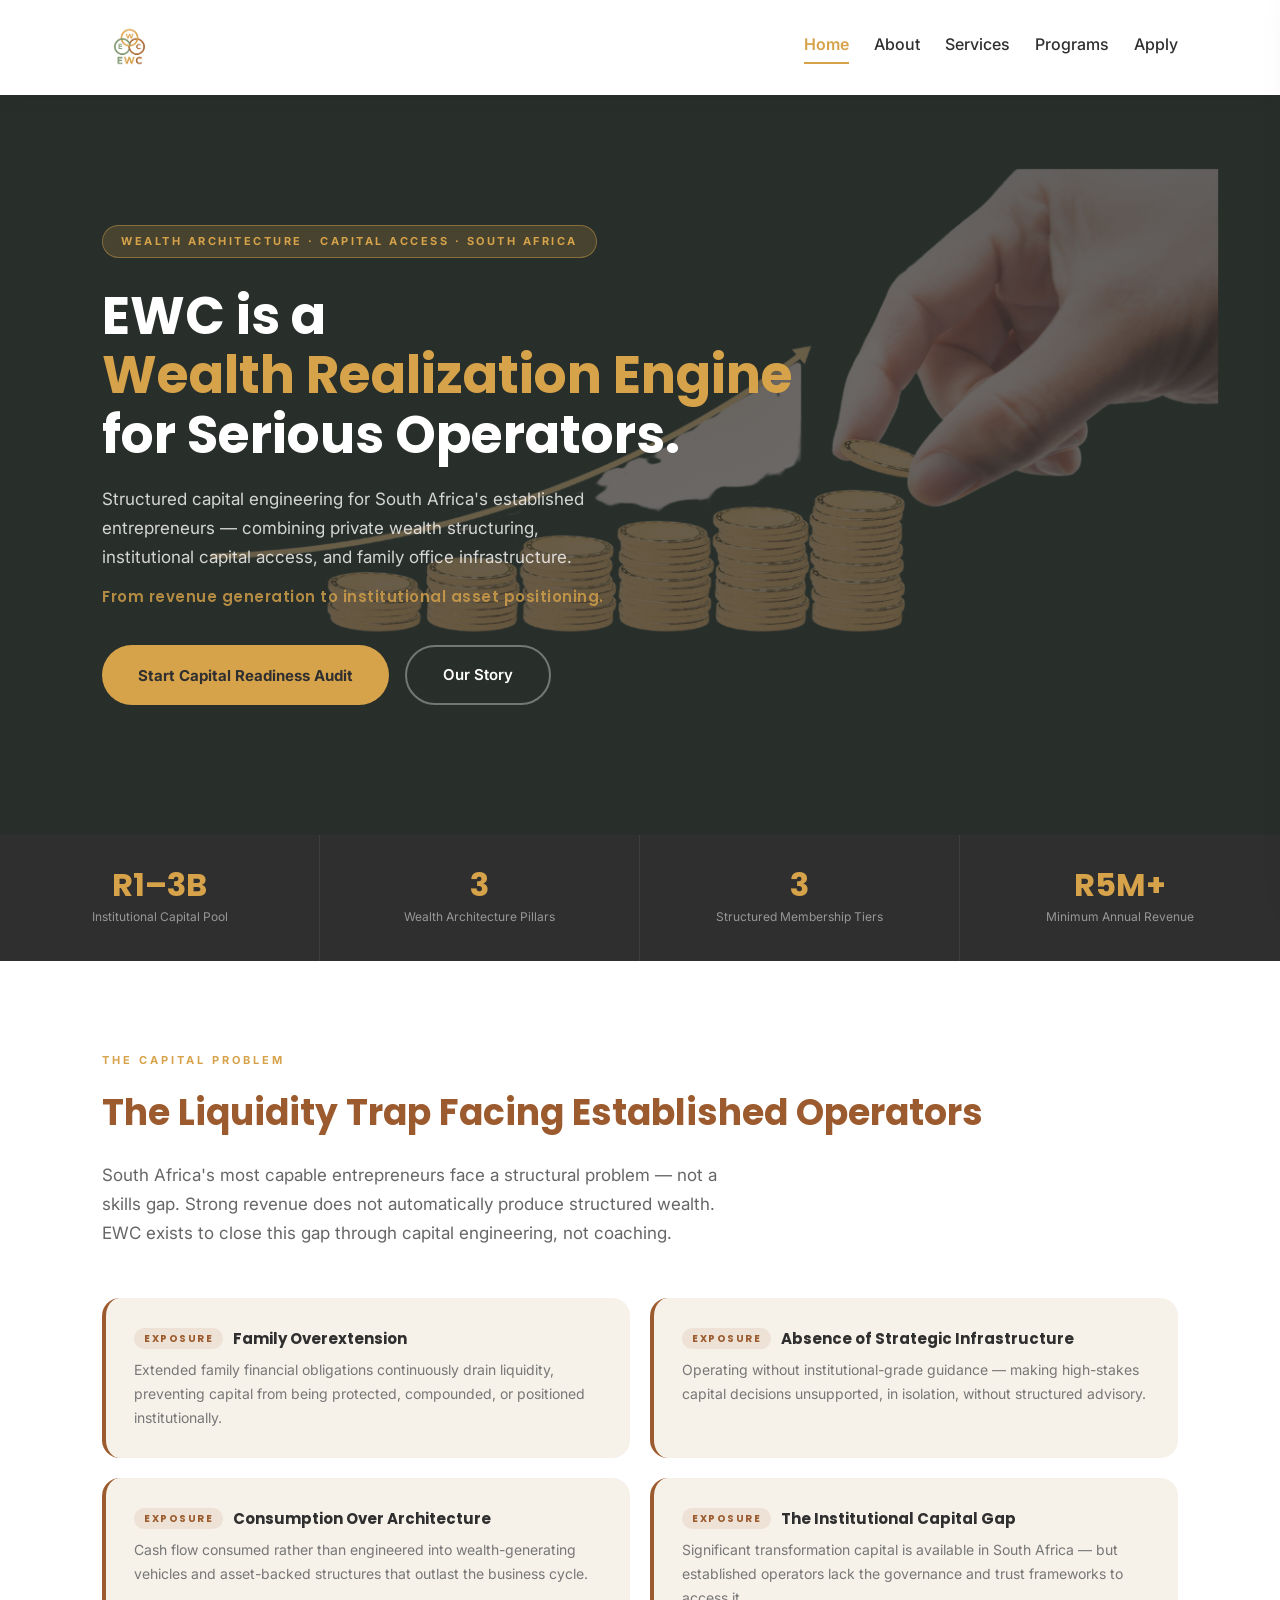
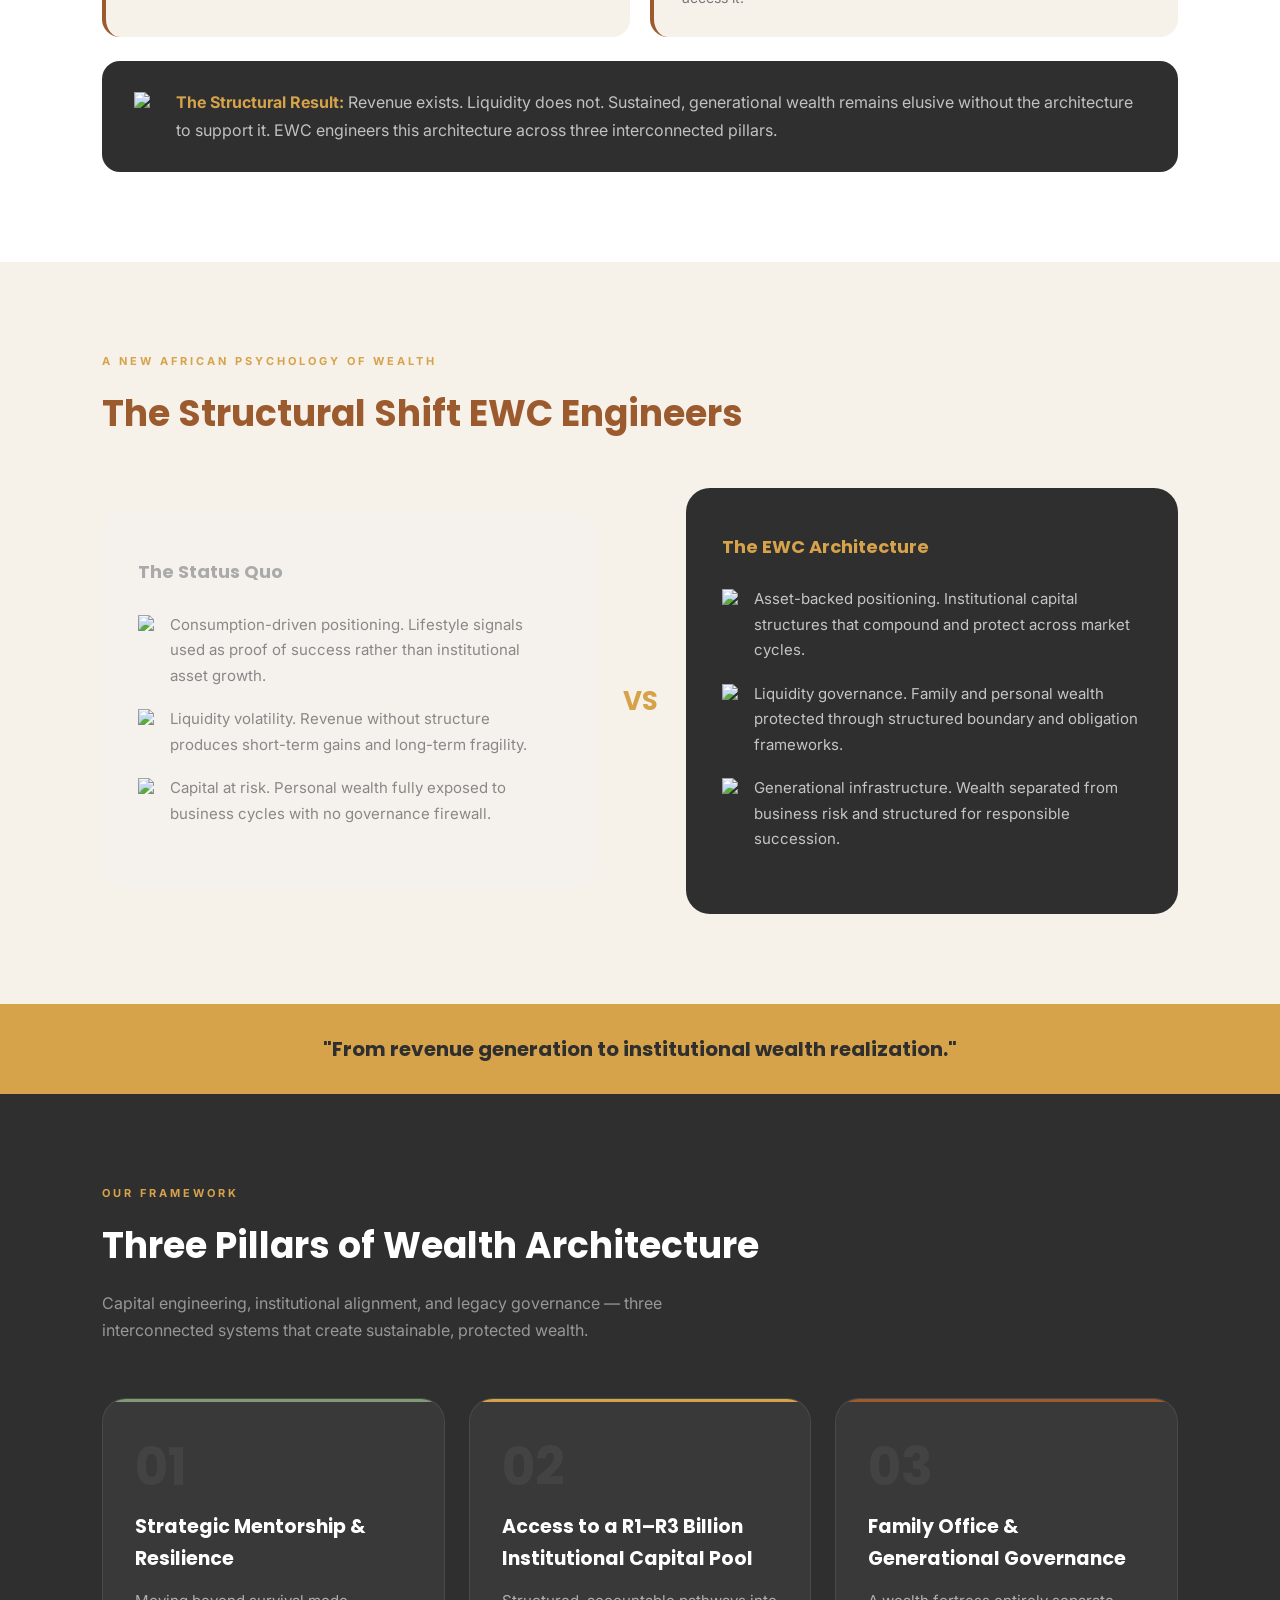
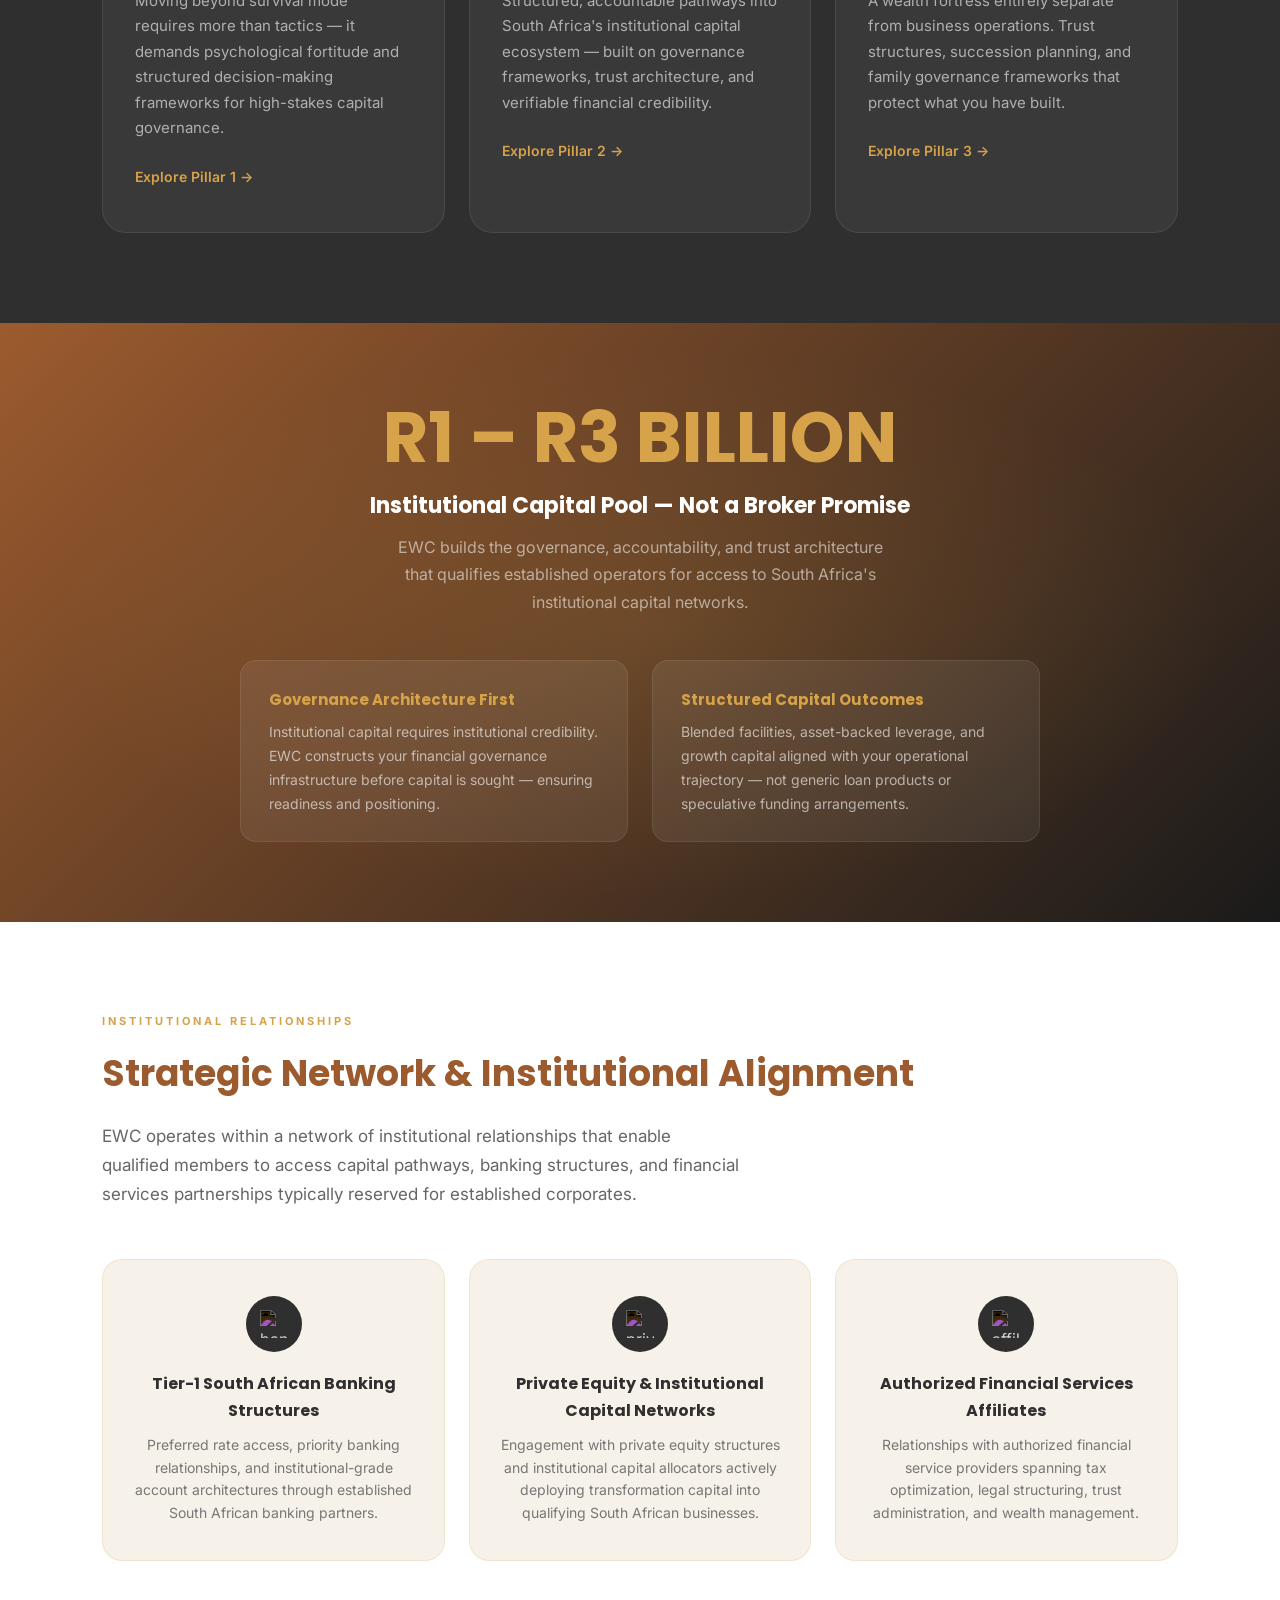
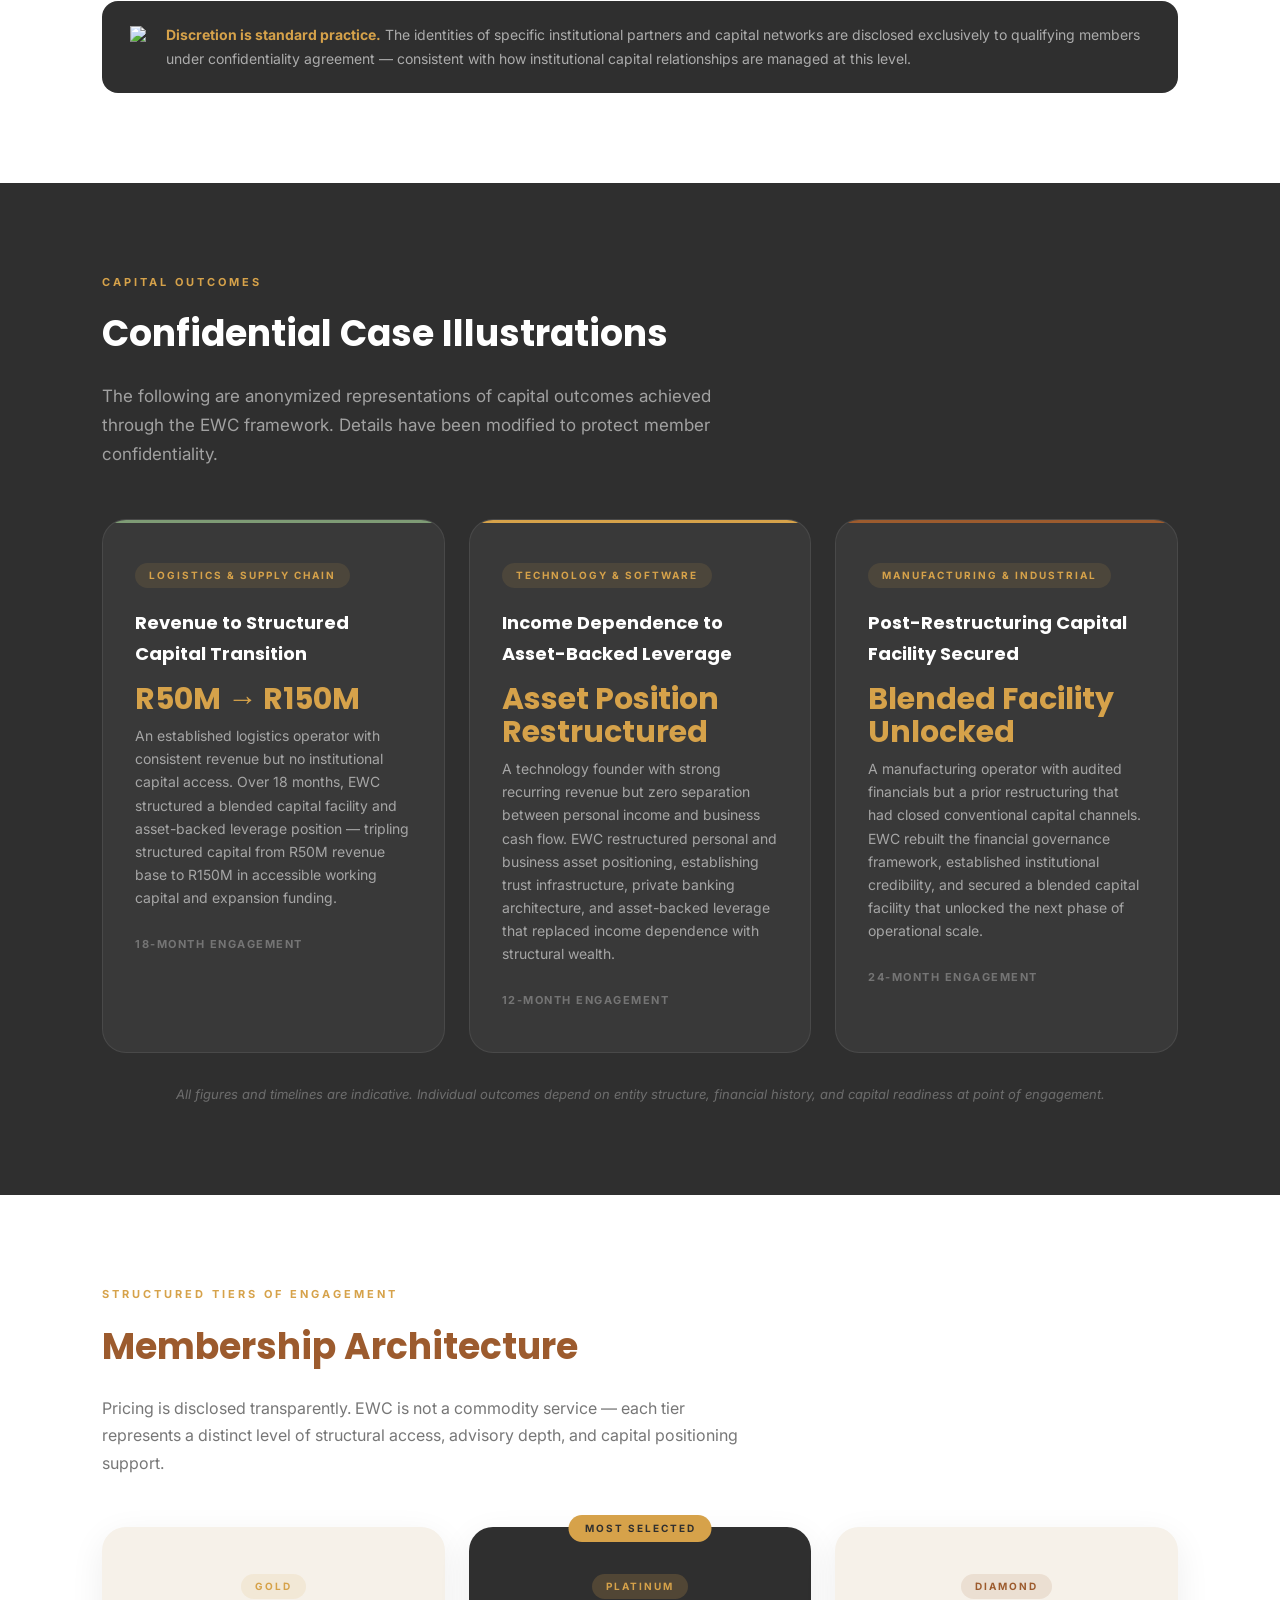
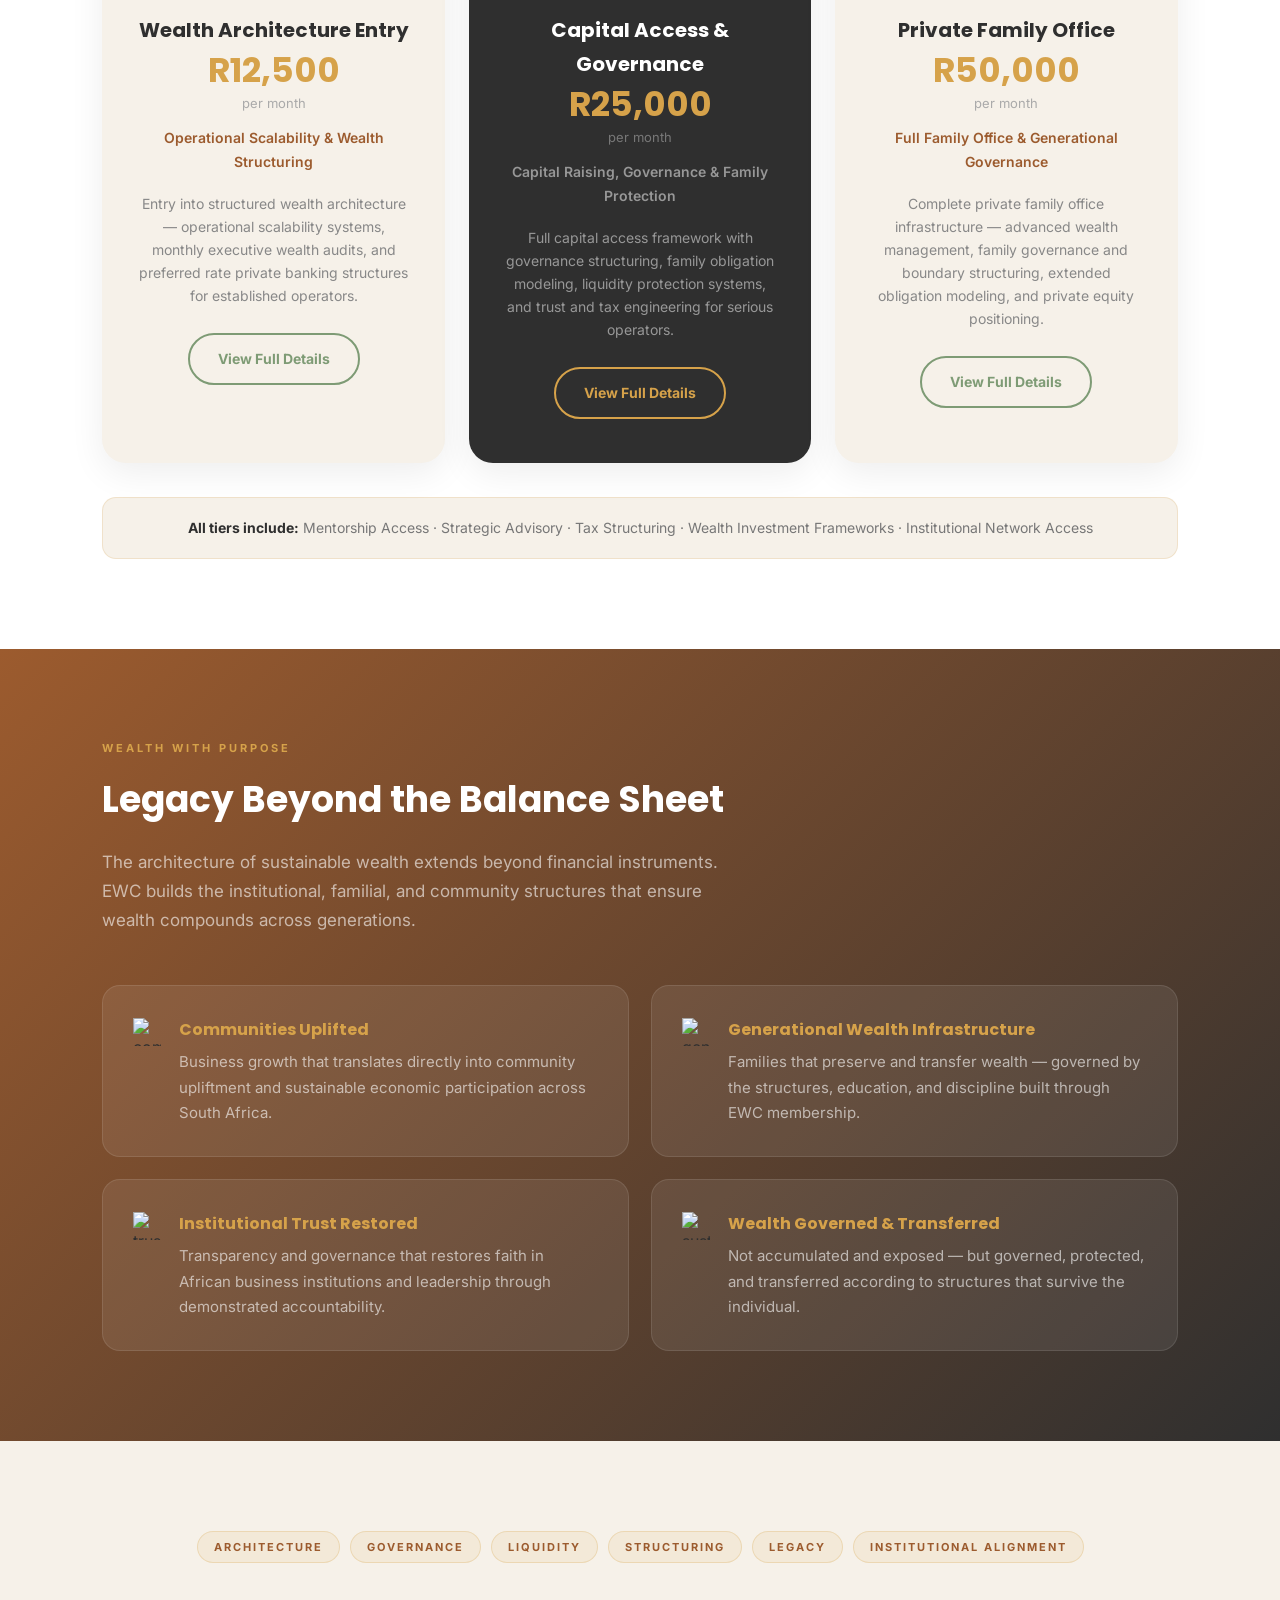
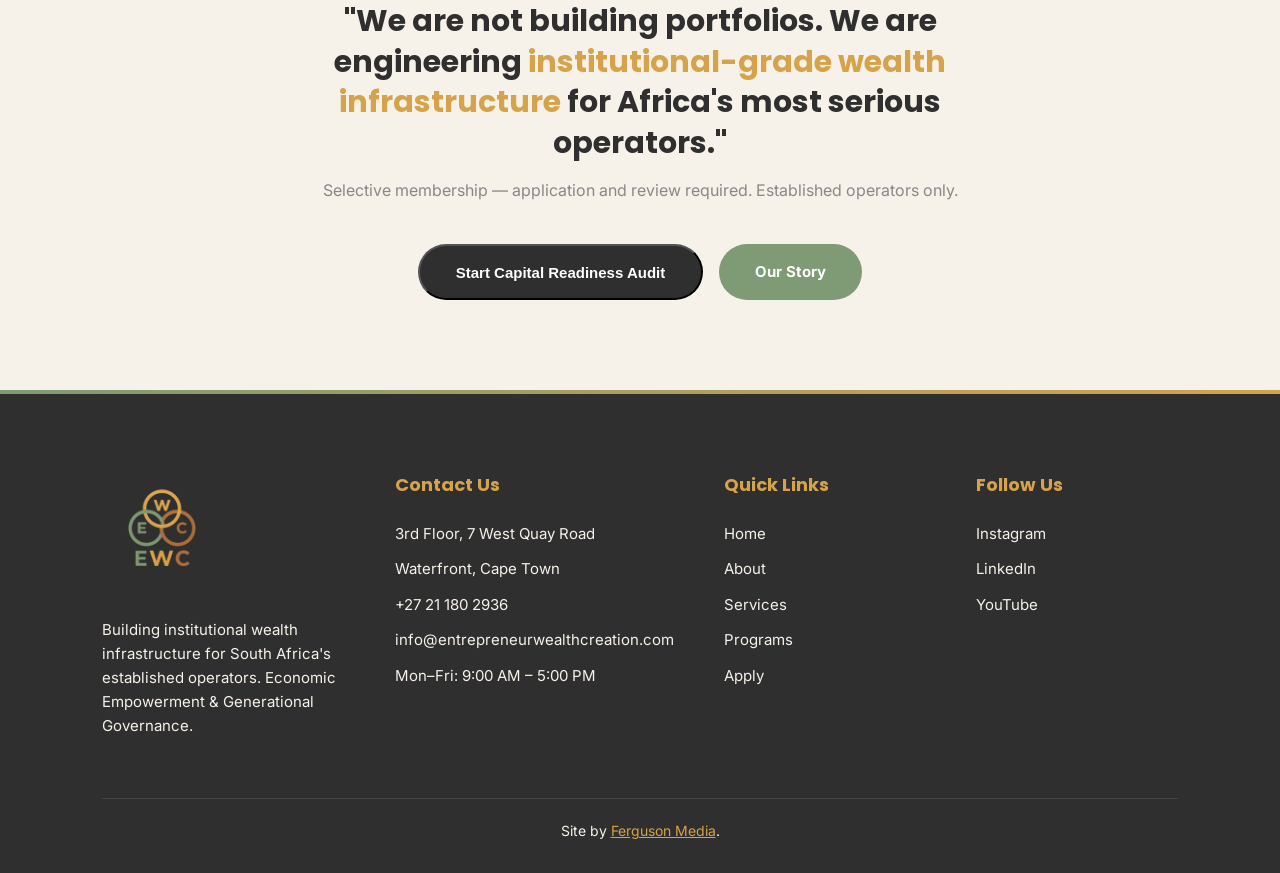
==== commit bc9e3e05: "updated footer bottom" ====
--- a/index.html
+++ b/index.html
@@ -4,6 +4,7 @@
   <meta charset="UTF-8">
   <title>Entrepreneur Wealth Creation | Home</title>
   <meta name="viewport" content="width=device-width, initial-scale=1.0">
+  <meta name="google-site-verification" content="eOa2x7vi3jg3OHdB7PAFObiFgBgcU1wphM0zRUbZ0PA" />
   <style>
     @import url('https://fonts.googleapis.com/css2?family=Poppins:wght@500;600;700&family=Inter:wght@400;500&display=swap');
     :root { --green:#7E9B75;--gold:#D6A24A;--brown:#9C5B2E;--cream:#F6F1E9;--dark:#2F2F2F;--white:#ffffff; }
@@ -743,7 +744,9 @@
       <a href="#">YouTube</a>
     </div>
   </div>
-  <div class="footer-bottom">© 2026 Entrepreneur Wealth Creation. All rights reserved. Site by <a href="https://fergusonmedia.co.za" target="_blank">Ferguson Media</a>.</div>
+  <div class="footer-bottom">
+    Site by <a href="https://fergusonmedia.co.za" target="_blank">Ferguson Media</a>.
+  </div>
 </footer>
 
 <script>
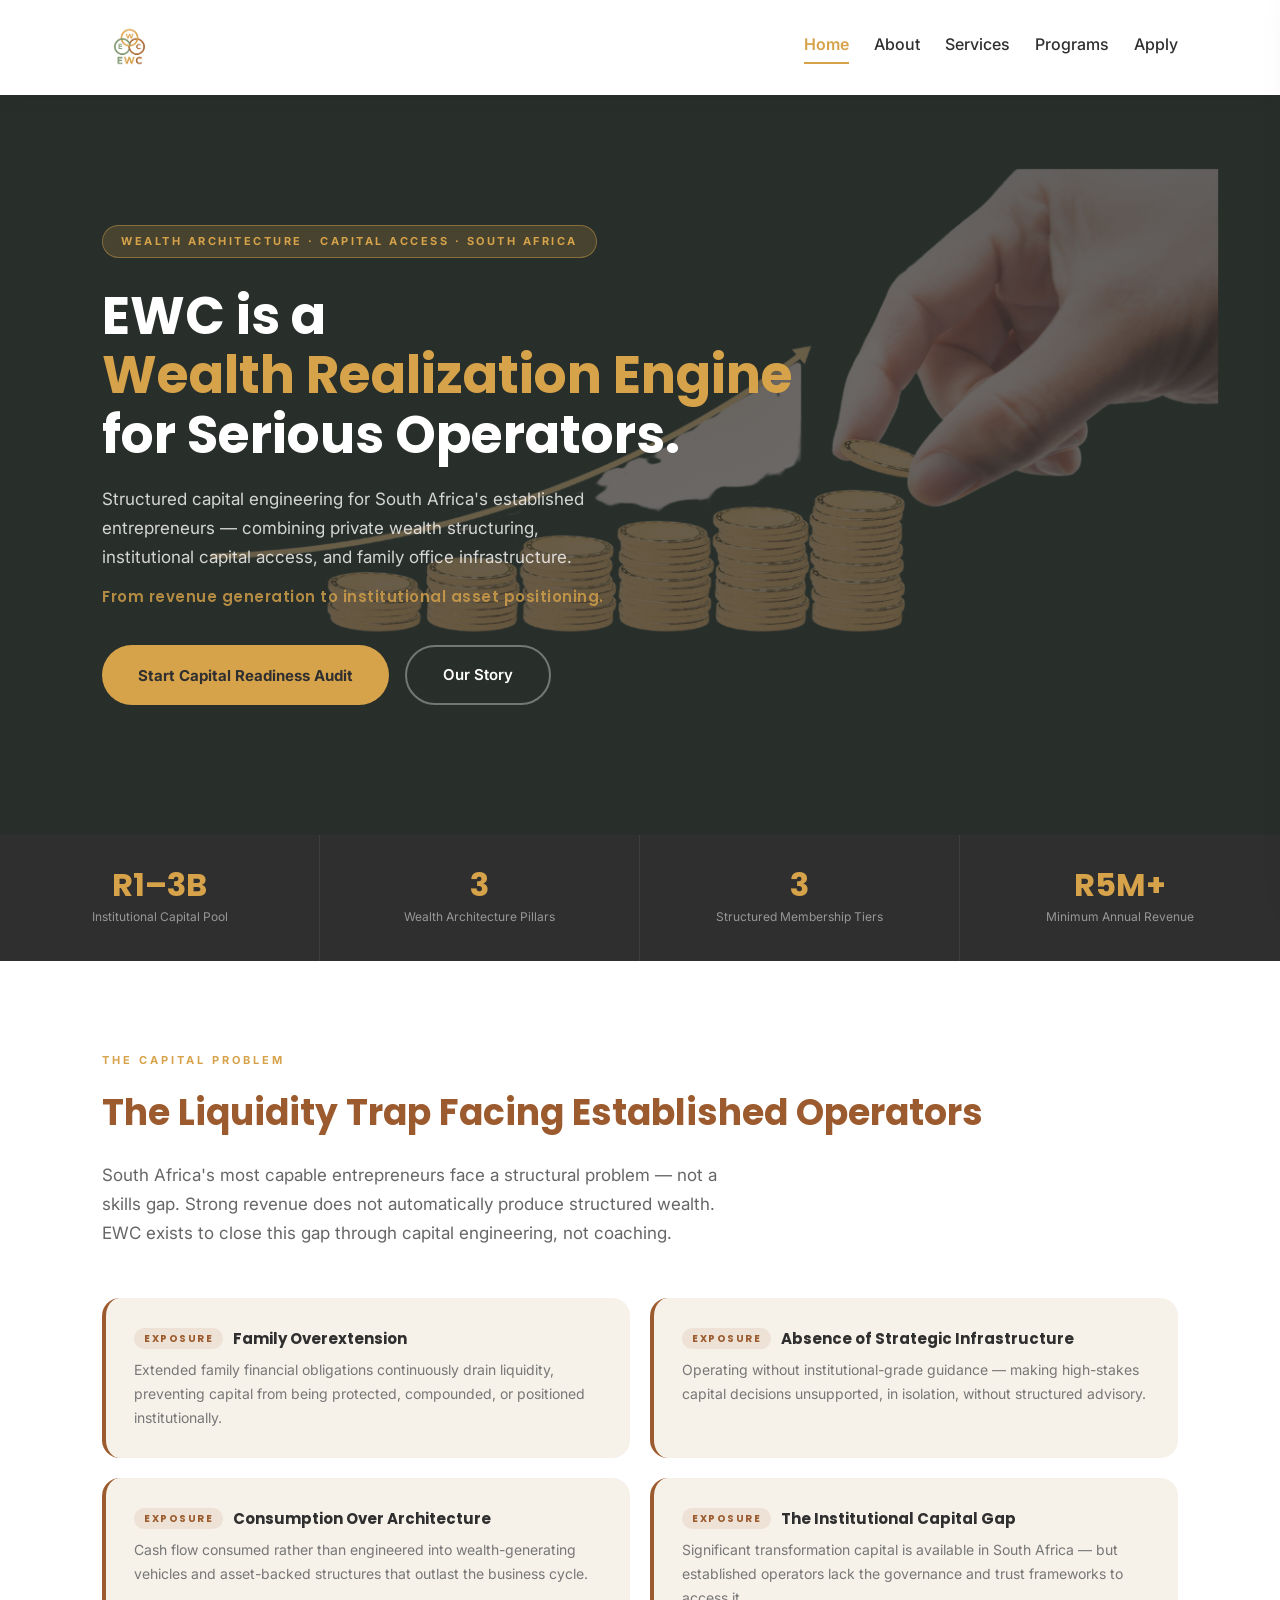
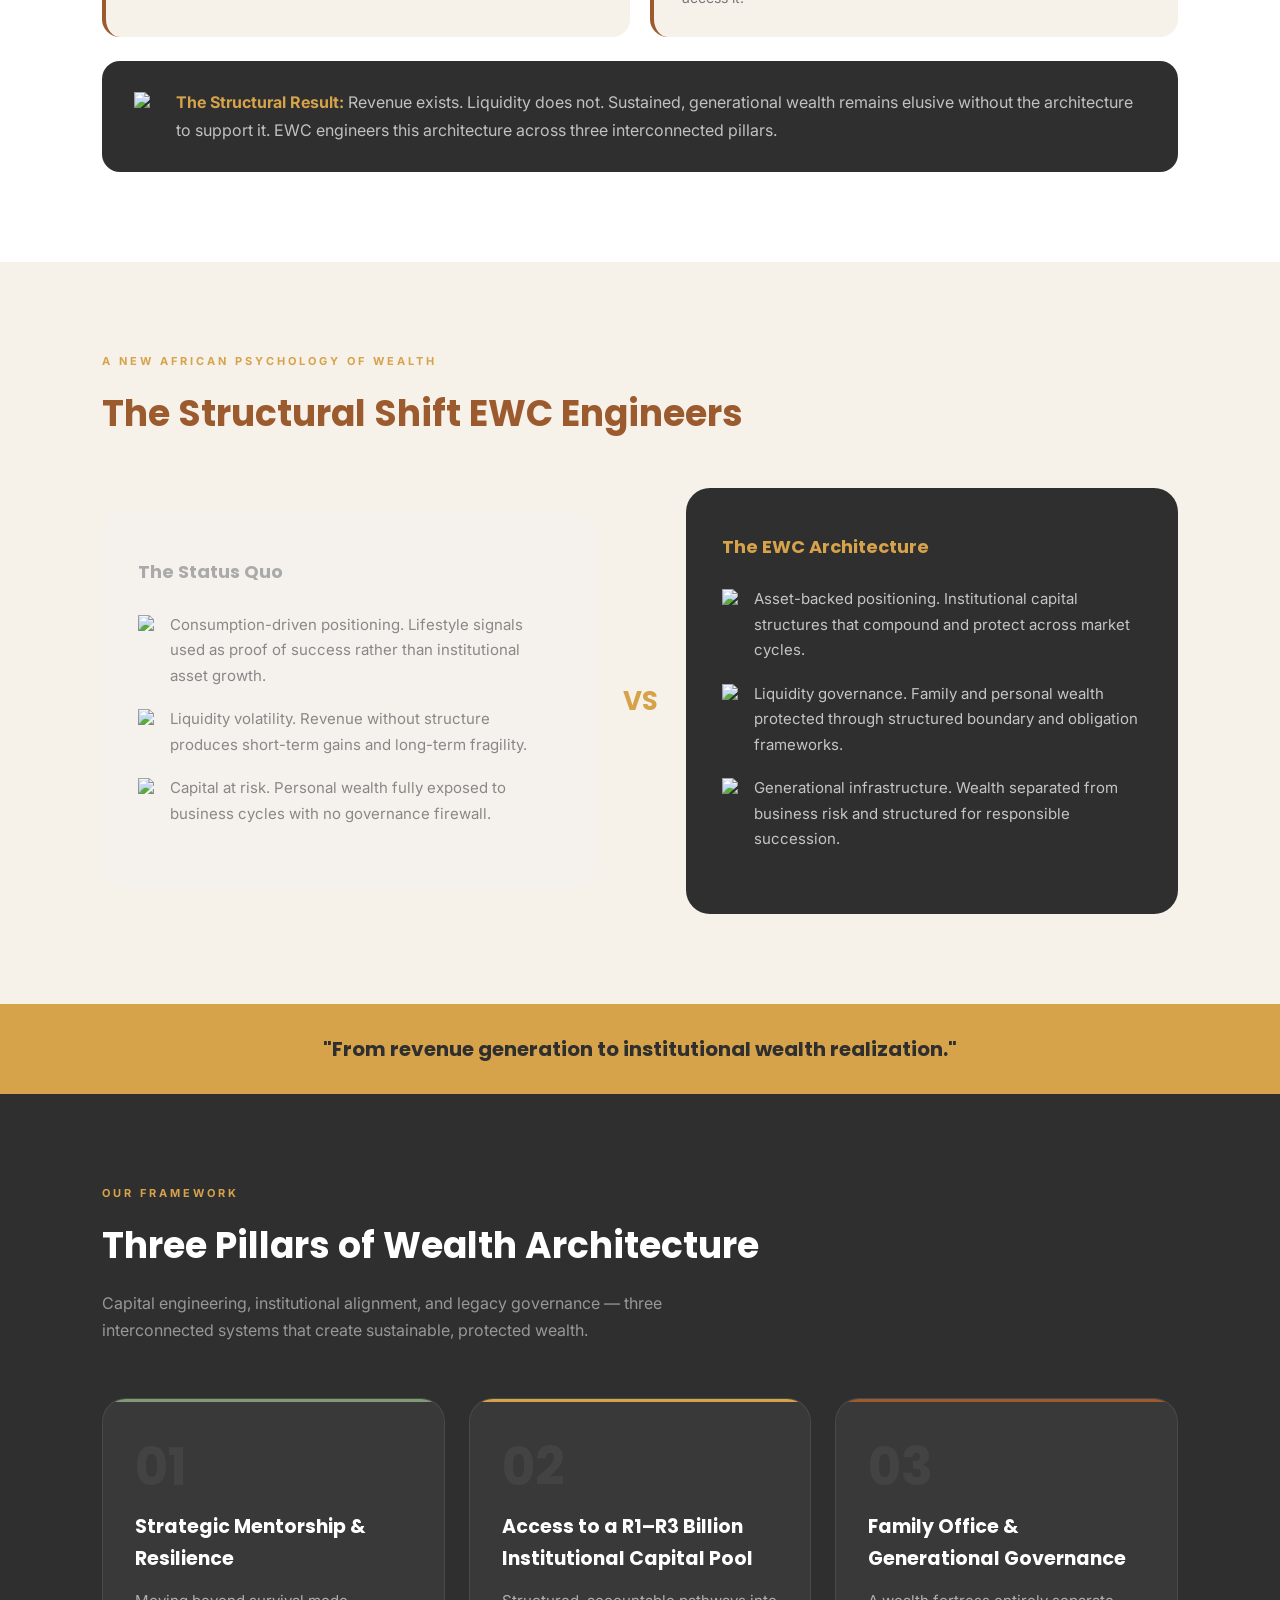
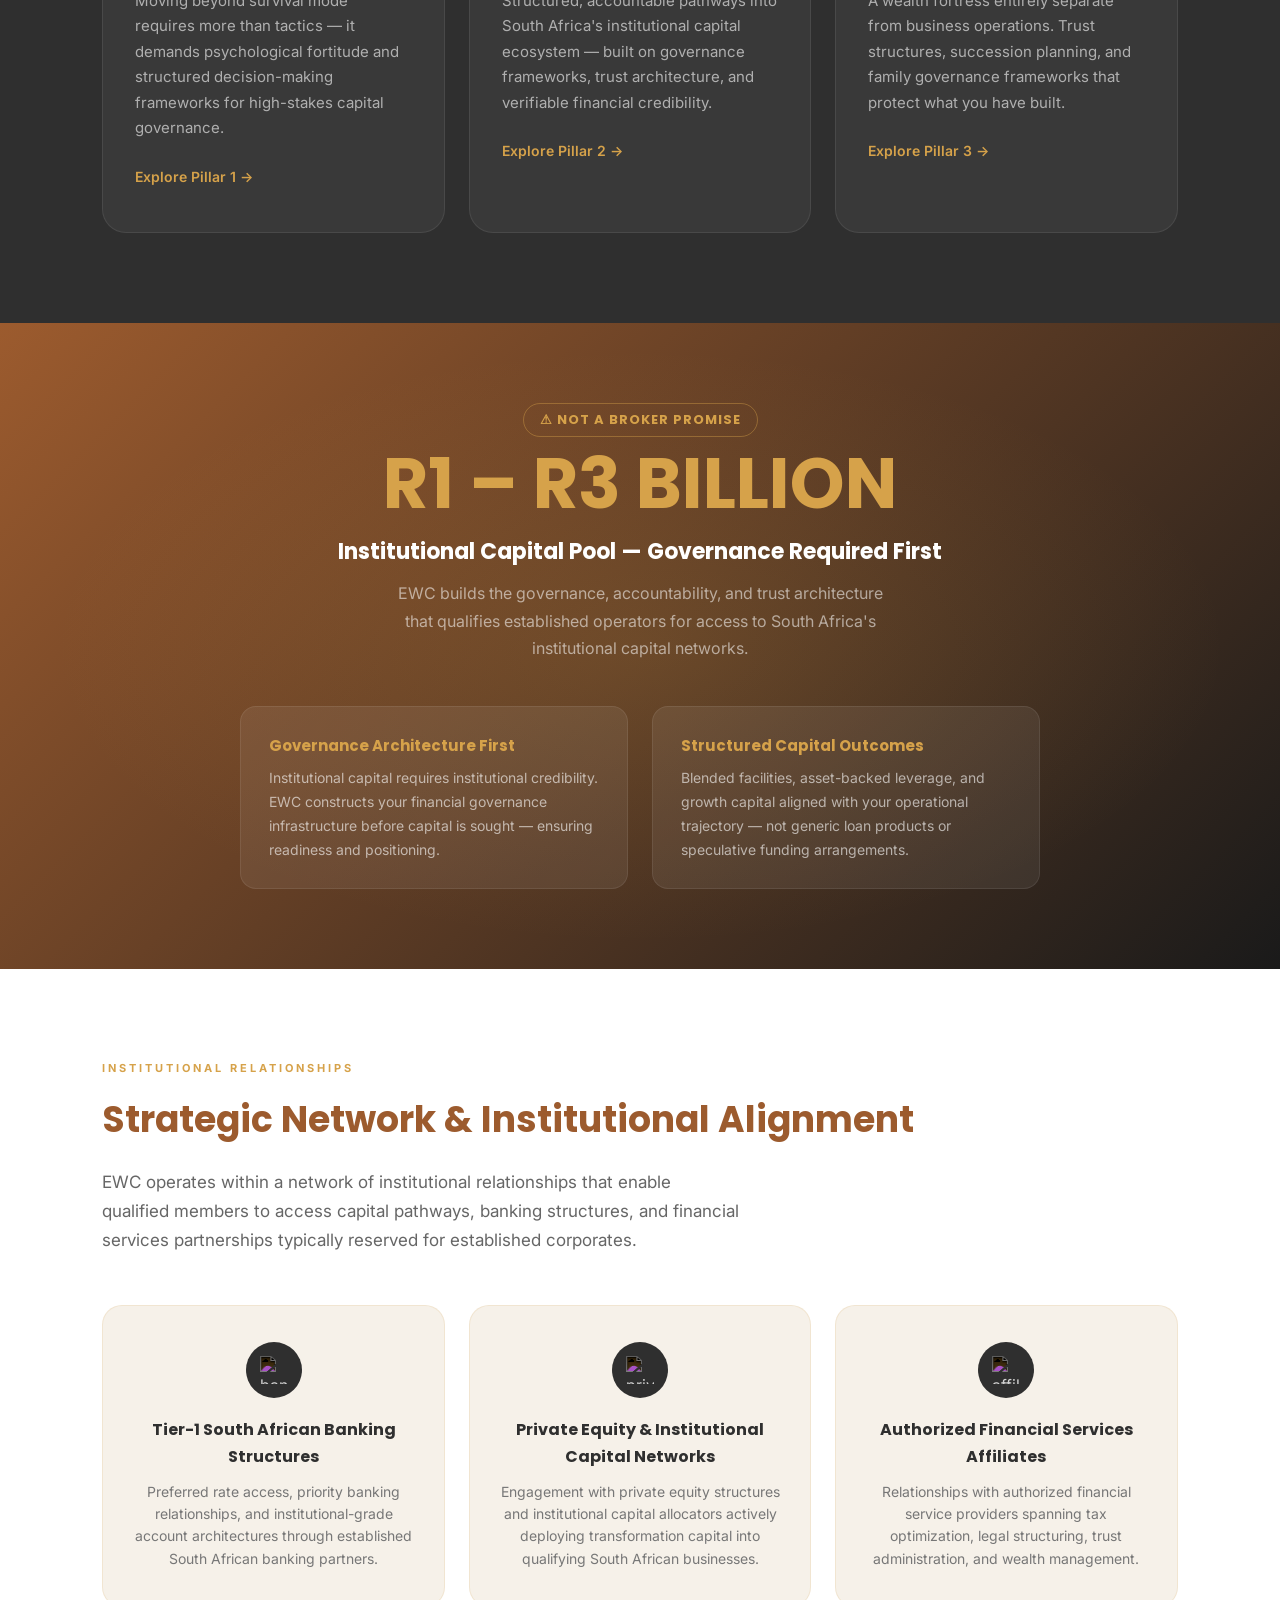
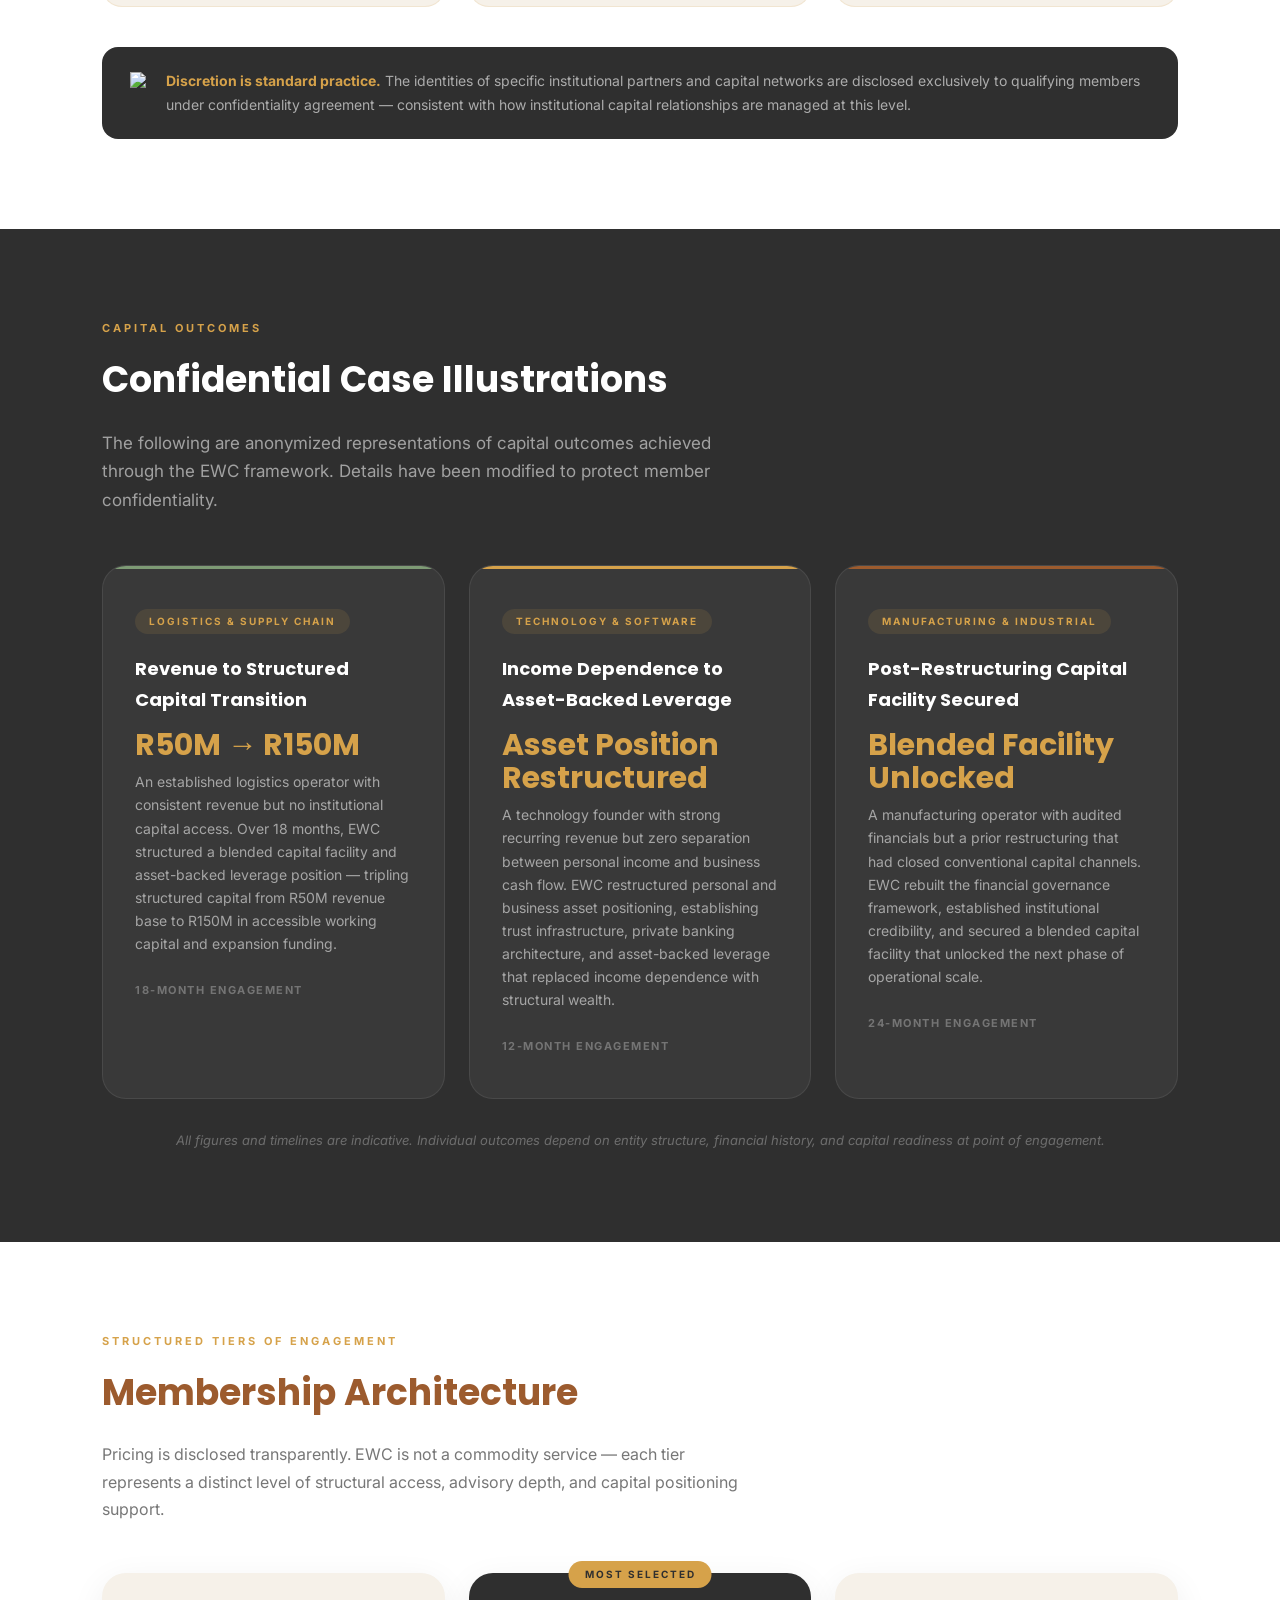
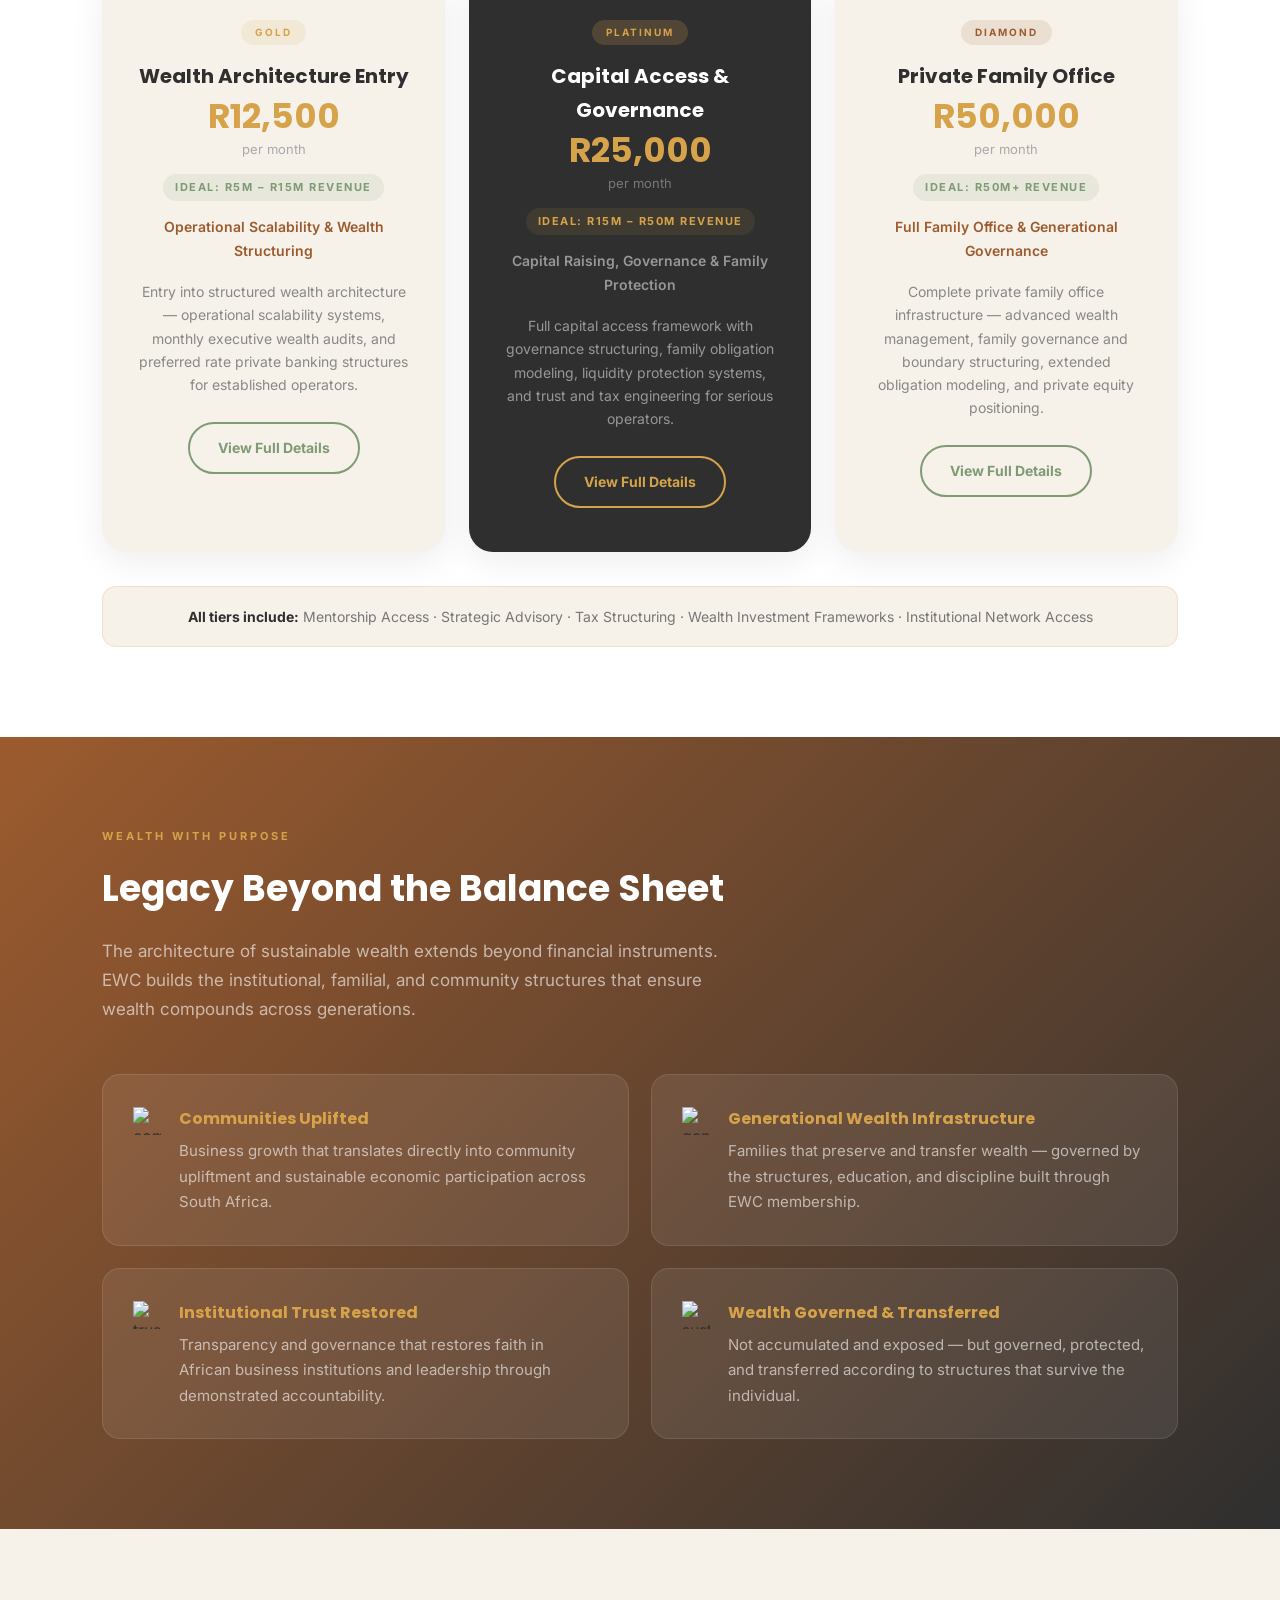
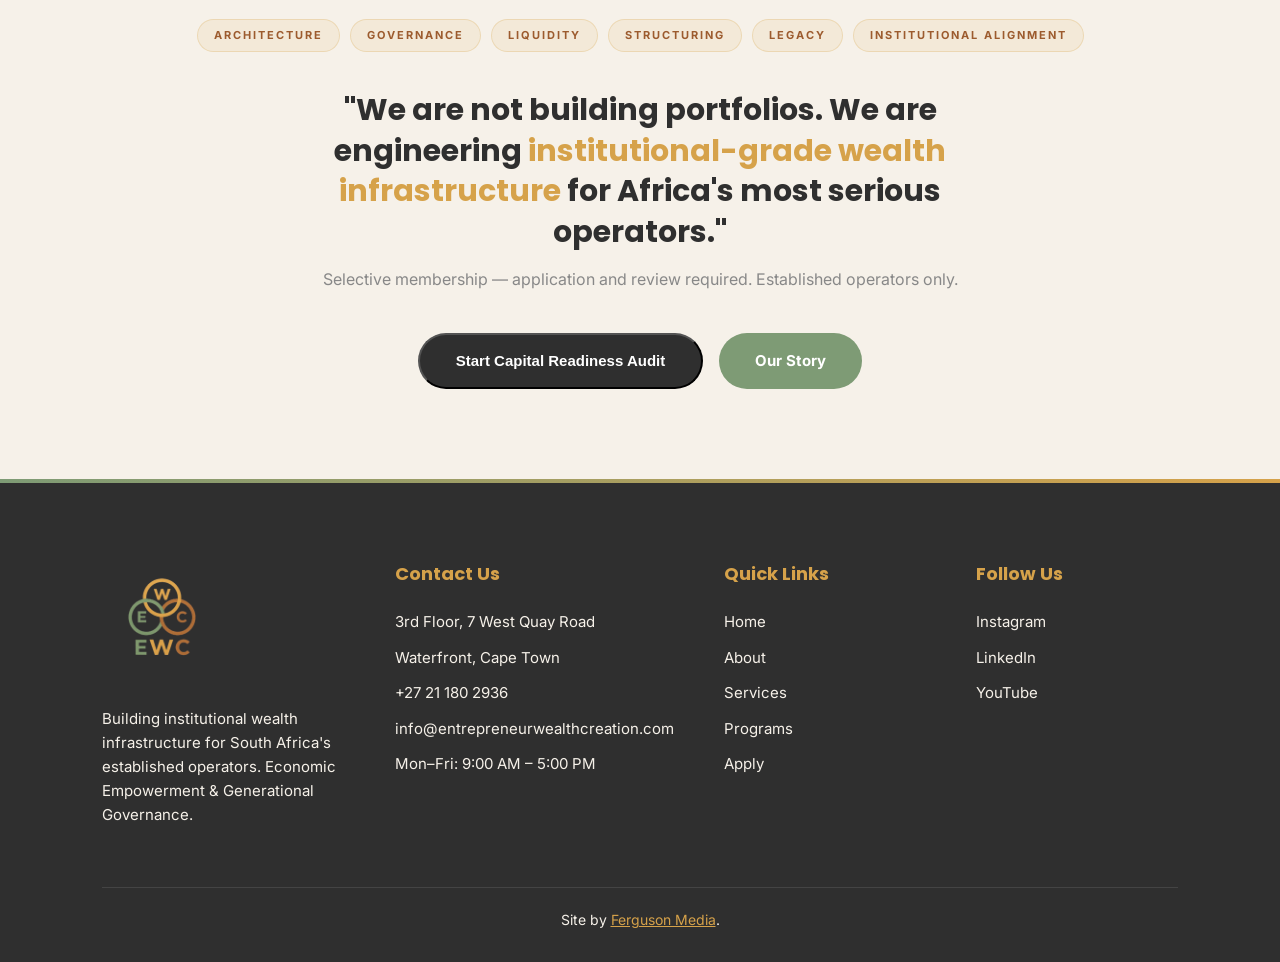
==== commit 62875bbf: "updated information based on review" ====
--- a/index.html
+++ b/index.html
@@ -10,8 +10,6 @@
     :root { --green:#7E9B75;--gold:#D6A24A;--brown:#9C5B2E;--cream:#F6F1E9;--dark:#2F2F2F;--white:#ffffff; }
     *{margin:0;padding:0;box-sizing:border-box;}
     body{font-family:'Inter',sans-serif;background:var(--cream);color:var(--dark);line-height:1.7;overflow-x:hidden;}
-
-    /* HEADER */
     header{background:var(--white);padding:20px 8%;display:flex;justify-content:space-between;align-items:center;position:sticky;top:0;z-index:200;box-shadow:0 2px 20px rgba(0,0,0,0.06);}
     header img{height:55px;}
     .desktop-nav{display:flex;align-items:center;}
@@ -19,15 +17,11 @@
     nav a::after{content:"";position:absolute;left:0;bottom:0;width:0%;height:2px;background:var(--gold);transition:.3s ease;}
     nav a:hover{color:var(--gold);}nav a:hover::after{width:100%;}
     nav a.active{color:var(--gold);font-weight:600;}nav a.active::after{width:100%;}
-
-    /* HAMBURGER */
     .hamburger{display:none;flex-direction:column;justify-content:center;gap:5px;cursor:pointer;padding:4px;z-index:301;background:none;border:none;}
     .hamburger span{display:block;width:24px;height:2px;background:var(--dark);border-radius:2px;transition:.35s ease;transform-origin:center;}
     .hamburger.open span:nth-child(1){transform:translateY(7px) rotate(45deg);}
     .hamburger.open span:nth-child(2){opacity:0;transform:scaleX(0);}
     .hamburger.open span:nth-child(3){transform:translateY(-7px) rotate(-45deg);}
-
-    /* SIDEBAR */
     .sidebar-overlay{position:fixed;inset:0;background:rgba(47,47,47,.55);backdrop-filter:blur(4px);z-index:299;opacity:0;pointer-events:none;transition:opacity .35s ease;}
     .sidebar-overlay.active{opacity:1;pointer-events:all;}
     .sidebar{position:fixed;top:0;right:-340px;width:300px;height:100vh;background:var(--dark);z-index:300;display:flex;flex-direction:column;transition:right .4s cubic-bezier(.4,0,.2,1);box-shadow:-10px 0 40px rgba(0,0,0,.25);}
@@ -43,8 +37,6 @@
     .sidebar-cta p{color:rgba(255,255,255,.45);font-size:13px;margin-bottom:14px;}
     .sidebar-cta a{display:block;text-align:center;background:var(--gold);color:var(--dark);padding:13px 20px;border-radius:30px;font-weight:700;text-decoration:none;font-size:14px;transition:.3s ease;}
     .sidebar-cta a:hover{background:var(--brown);color:#fff;}
-
-    /* HERO */
     .hero{background:linear-gradient(rgba(47,47,47,.68),rgba(47,47,47,.68)),url("hero.png") center/cover no-repeat;color:#fff;padding:130px 8%;}
     .hero-tag{display:inline-block;background:rgba(214,162,74,.18);border:1px solid rgba(214,162,74,.45);color:var(--gold);font-size:11px;font-weight:700;letter-spacing:2.5px;text-transform:uppercase;padding:6px 18px;border-radius:30px;margin-bottom:28px;}
     .hero h1{font-family:'Poppins',sans-serif;font-size:52px;max-width:700px;line-height:1.15;margin-bottom:20px;}
@@ -56,19 +48,13 @@
     .btn-gold:hover{background:#c49040;transform:translateY(-2px);}
     .btn-outline{background:transparent;color:#fff;border:2px solid rgba(255,255,255,.35);padding:15px 36px;border-radius:30px;font-weight:600;font-size:15px;text-decoration:none;transition:.3s ease;}
     .btn-outline:hover{border-color:var(--gold);color:var(--gold);}
-
-    /* STAT BAR */
     .stat-bar{background:var(--dark);display:grid;grid-template-columns:repeat(4,1fr);}
     .stat{padding:34px 5%;border-right:1px solid rgba(255,255,255,.07);text-align:center;}
     .stat:last-child{border-right:none;}
     .stat .num{font-family:'Poppins',sans-serif;font-size:32px;font-weight:700;color:var(--gold);line-height:1;}
     .stat .label{font-size:12px;color:rgba(255,255,255,.5);margin-top:6px;}
-
-    /* SHARED */
     .section-label{font-size:11px;letter-spacing:3px;text-transform:uppercase;color:var(--gold);font-weight:700;margin-bottom:12px;}
     .section-title{font-family:'Poppins',sans-serif;font-size:36px;color:var(--brown);margin-bottom:18px;}
-
-    /* LIQUIDITY TRAP */
     .crossroad-section{padding:90px 8%;background:var(--white);}
     .crossroad-section .section-intro{font-size:17px;color:#666;max-width:640px;margin-bottom:50px;}
     .trap-grid{display:grid;grid-template-columns:repeat(2,1fr);gap:20px;margin-bottom:24px;}
@@ -80,8 +66,6 @@
     .trap-consequence img{width:24px;height:24px;flex-shrink:0;margin-top:3px;}
     .trap-consequence p{color:rgba(255,255,255,.7);font-size:16px;}
     .trap-consequence strong{color:var(--gold);}
-
-    /* PSYCHOLOGY SHIFT */
     .psychology-section{padding:90px 8%;}
     .psych-header{margin-bottom:44px;}
     .psych-compare{display:grid;grid-template-columns:1fr auto 1fr;gap:28px;align-items:center;}
@@ -97,8 +81,6 @@
     .psych-col.vision .psych-item p{color:rgba(255,255,255,.72);font-size:15px;}
     .psych-vs{font-family:'Poppins',sans-serif;font-size:26px;font-weight:700;color:var(--gold);text-align:center;}
     .shift-banner{background:var(--gold);padding:28px 8%;text-align:center;font-family:'Poppins',sans-serif;font-size:20px;font-weight:700;color:var(--dark);}
-
-    /* PILLARS */
     .pillars-section{background:var(--dark);padding:90px 8%;}
     .pillars-section .section-title{color:#fff;margin-bottom:14px;}
     .pillars-section .section-sub{color:rgba(255,255,255,.5);font-size:16px;max-width:600px;margin-bottom:54px;}
@@ -115,18 +97,18 @@
     .pillar a{color:var(--gold);font-size:14px;font-weight:600;text-decoration:none;transition:.2s ease;}
     .pillar a:hover{color:#c49040;}
 
-    /* CAPITAL BAND */
+    /* ── CAPITAL BAND — D: bold disclaimer ── */
     .capital-band{background:linear-gradient(135deg,var(--brown) 0%,#1a1a1a 100%);padding:80px 8%;text-align:center;position:relative;overflow:hidden;}
     .capital-band::before{content:"";position:absolute;inset:0;background:radial-gradient(ellipse at 50% 50%,rgba(214,162,74,.15) 0%,transparent 65%);}
     .capital-band .big-fig{font-family:'Poppins',sans-serif;font-size:70px;font-weight:700;color:var(--gold);line-height:1;position:relative;}
     .capital-band h3{font-family:'Poppins',sans-serif;font-size:22px;color:#fff;margin:14px 0 10px;position:relative;}
     .capital-band>p{color:rgba(255,255,255,.55);max-width:500px;margin:0 auto;font-size:16px;position:relative;}
+    .capital-band .not-broker{font-family:'Poppins',sans-serif;font-size:13px;font-weight:700;letter-spacing:1px;text-transform:uppercase;color:var(--gold);border:1px solid rgba(214,162,74,.4);display:inline-block;padding:5px 16px;border-radius:20px;margin-bottom:12px;position:relative;}
     .capital-two-col{display:grid;grid-template-columns:1fr 1fr;gap:24px;max-width:800px;margin:44px auto 0;text-align:left;position:relative;}
     .cap-item{background:rgba(255,255,255,.07);border-radius:16px;padding:26px 28px;border:1px solid rgba(255,255,255,.08);}
     .cap-item strong{color:var(--gold);display:block;margin-bottom:8px;font-family:'Poppins',sans-serif;font-size:15px;}
     .cap-item p{color:rgba(255,255,255,.6);font-size:14px;}
 
-    /* INSTITUTIONAL NETWORK */
     .network-section{padding:90px 8%;background:var(--white);}
     .network-section .section-intro{font-size:17px;color:#666;max-width:640px;margin-bottom:50px;}
     .network-grid{display:grid;grid-template-columns:repeat(3,1fr);gap:24px;margin-bottom:40px;}
@@ -140,8 +122,6 @@
     .network-disclaimer img{width:20px;height:20px;flex-shrink:0;margin-top:3px;}
     .network-disclaimer p{color:rgba(255,255,255,.6);font-size:14px;}
     .network-disclaimer strong{color:var(--gold);}
-
-    /* CAPITAL OUTCOMES */
     .outcomes-section{padding:90px 8%;background:var(--dark);}
     .outcomes-section .section-title{color:#fff;}
     .outcomes-section .section-intro{color:rgba(255,255,255,.55);font-size:17px;max-width:640px;margin-bottom:50px;}
@@ -158,7 +138,7 @@
     .outcome-tag{font-size:11px;font-weight:700;letter-spacing:1.5px;text-transform:uppercase;color:rgba(255,255,255,.3);}
     .outcome-note{text-align:center;margin-top:30px;font-size:13px;color:rgba(255,255,255,.3);font-style:italic;}
 
-    /* MEMBERSHIP TIERS */
+    /* ── TIERS — A: tiered revenue profiles ── */
     .tiers-section{padding:90px 8%;background:var(--white);}
     .tiers-section .section-sub{font-size:16px;color:#777;max-width:640px;margin-bottom:50px;}
     .tiers-row{display:grid;grid-template-columns:repeat(3,1fr);gap:24px;}
@@ -176,6 +156,8 @@
     .tp-card.featured .tp-price-note{color:rgba(255,255,255,.35);}
     .tp-focus{font-size:14px;font-weight:600;color:var(--brown);margin-bottom:18px;display:block;}
     .tp-card.featured .tp-focus{color:rgba(255,255,255,.5);}
+    .tp-ideal{font-size:11px;font-weight:700;letter-spacing:1.5px;text-transform:uppercase;background:rgba(126,155,117,.12);color:var(--green);padding:4px 12px;border-radius:20px;display:inline-block;margin-bottom:14px;}
+    .tp-card.featured .tp-ideal{background:rgba(214,162,74,.1);color:var(--gold);}
     .tp-desc{font-size:14px;color:#888;line-height:1.65;margin-bottom:4px;}
     .tp-card.featured .tp-desc{color:rgba(255,255,255,.5);}
     .tp-card a{display:inline-block;margin-top:22px;text-decoration:none;font-size:14px;font-weight:700;padding:12px 28px;border-radius:30px;transition:.3s ease;border:2px solid var(--green);color:var(--green);}
@@ -186,7 +168,6 @@
     .all-tiers-note{text-align:center;margin-top:34px;padding:18px 28px;background:var(--cream);border-radius:14px;font-size:14px;color:#777;border:1px solid rgba(214,162,74,.2);}
     .all-tiers-note strong{color:var(--dark);}
 
-    /* LEGACY */
     .legacy-section{background:linear-gradient(135deg,var(--brown),var(--dark));padding:90px 8%;}
     .legacy-section .section-title{color:#fff;}
     .legacy-section .section-intro{color:rgba(255,255,255,.6);font-size:17px;max-width:620px;margin-bottom:50px;}
@@ -196,8 +177,6 @@
     .legacy-item img{width:28px;height:28px;flex-shrink:0;margin-top:2px;}
     .legacy-item h4{font-family:'Poppins',sans-serif;color:var(--gold);margin-bottom:6px;font-size:16px;}
     .legacy-item p{color:rgba(255,255,255,.6);font-size:15px;}
-
-    /* MANIFESTO */
     .manifesto-section{background:var(--cream);padding:90px 8%;text-align:center;}
     .values-row{display:flex;flex-wrap:wrap;justify-content:center;gap:10px;margin-bottom:38px;}
     .value-pill{background:rgba(214,162,74,.1);border:1px solid rgba(214,162,74,.25);color:var(--brown);font-size:11px;font-weight:700;letter-spacing:2px;text-transform:uppercase;padding:6px 16px;border-radius:30px;}
@@ -209,8 +188,6 @@
     .btn-dark:hover{background:var(--brown);}
     .btn-green{display:inline-block;background:var(--green);color:#fff;padding:15px 36px;border-radius:30px;font-weight:700;font-size:15px;text-decoration:none;transition:.3s ease;}
     .btn-green:hover{background:#6b8862;}
-
-    /* FOOTER */
     .footer{background:var(--dark);color:var(--cream);padding:80px 8% 30px;position:relative;overflow:hidden;}
     .footer::before{content:"";position:absolute;top:0;left:0;height:4px;width:100%;background:linear-gradient(90deg,var(--green),var(--gold),var(--brown));background-size:200% 200%;animation:gradientMove 6s linear infinite;}
     @keyframes gradientMove{0%{background-position:0% 50%;}100%{background-position:100% 50%;}}
@@ -223,134 +200,63 @@
     .footer-bottom{border-top:1px solid rgba(255,255,255,.1);margin-top:50px;padding-top:20px;text-align:center;font-size:14px;color:var(--cream);}
     .footer-bottom a{display:inline;color:var(--gold);text-decoration:underline;}
 
-    /* ══════════════════════════════════════
-       AUDIT MODAL
-    ══════════════════════════════════════ */
-    .audit-modal-bg{
-      position:fixed;inset:0;z-index:400;
-      background:rgba(20,18,15,.88);
-      backdrop-filter:blur(6px);
-      display:flex;align-items:center;justify-content:center;
-      padding:20px;
-      opacity:0;pointer-events:none;
-      transition:opacity .35s ease;
-    }
+    /* ── AUDIT MODAL ── */
+    .audit-modal-bg{position:fixed;inset:0;z-index:400;background:rgba(20,18,15,.88);backdrop-filter:blur(6px);display:flex;align-items:center;justify-content:center;padding:20px;opacity:0;pointer-events:none;transition:opacity .35s ease;}
     .audit-modal-bg.open{opacity:1;pointer-events:all;}
-
-    .audit-modal{
-      background:var(--dark);
-      border:1px solid rgba(255,255,255,.09);
-      border-radius:28px;
-      width:100%;max-width:660px;
-      max-height:90vh;
-      overflow-y:auto;
-      padding:52px 48px 44px;
-      position:relative;
-      transform:translateY(24px);
-      transition:transform .4s cubic-bezier(.4,0,.2,1);
-      scrollbar-width:thin;
-      scrollbar-color:rgba(214,162,74,.3) transparent;
-    }
+    .audit-modal{background:var(--dark);border:1px solid rgba(255,255,255,.09);border-radius:28px;width:100%;max-width:660px;max-height:90vh;overflow-y:auto;padding:52px 48px 44px;position:relative;transform:translateY(24px);transition:transform .4s cubic-bezier(.4,0,.2,1);scrollbar-width:thin;scrollbar-color:rgba(214,162,74,.3) transparent;}
     .audit-modal-bg.open .audit-modal{transform:translateY(0);}
-
-    /* Close button */
-    .modal-close{
-      position:absolute;top:20px;right:24px;
-      background:none;border:none;cursor:pointer;
-      color:rgba(255,255,255,.35);font-size:22px;line-height:1;
-      transition:color .2s ease;padding:4px 8px;
-    }
+    .modal-close{position:absolute;top:20px;right:24px;background:none;border:none;cursor:pointer;color:rgba(255,255,255,.35);font-size:22px;line-height:1;transition:color .2s ease;padding:4px 8px;}
     .modal-close:hover{color:var(--gold);}
-
-    /* Modal header */
     .modal-eyebrow{font-size:10px;font-weight:700;letter-spacing:3px;text-transform:uppercase;color:rgba(214,162,74,.6);margin-bottom:10px;}
     .modal-title{font-family:'Poppins',sans-serif;font-size:22px;color:#fff;margin-bottom:6px;}
     .modal-sub{font-size:14px;color:rgba(255,255,255,.45);margin-bottom:32px;line-height:1.55;}
-
-    /* Progress */
     .modal-progress-track{background:rgba(255,255,255,.07);border-radius:6px;height:3px;overflow:hidden;margin-bottom:8px;}
     .modal-progress-fill{height:100%;background:linear-gradient(90deg,var(--green),var(--gold));border-radius:6px;transition:width .5s cubic-bezier(.4,0,.2,1);width:0%;}
     .modal-progress-meta{display:flex;justify-content:space-between;font-size:11px;color:rgba(255,255,255,.25);letter-spacing:.5px;margin-bottom:30px;}
-
-    /* Question */
     .modal-q-label{font-size:10px;font-weight:700;letter-spacing:2px;text-transform:uppercase;color:rgba(214,162,74,.45);margin-bottom:12px;}
     .modal-q-text{font-family:'Poppins',sans-serif;font-size:17px;color:#fff;font-weight:600;line-height:1.45;margin-bottom:26px;}
-
-    /* Options */
     .modal-options{display:flex;flex-direction:column;gap:10px;margin-bottom:28px;}
-    .modal-option{
-      display:flex;align-items:flex-start;gap:14px;
-      background:rgba(255,255,255,.03);
-      border:1px solid rgba(255,255,255,.07);
-      border-radius:12px;padding:14px 18px;
-      cursor:pointer;transition:.2s ease;
-    }
+    .modal-option{display:flex;align-items:flex-start;gap:14px;background:rgba(255,255,255,.03);border:1px solid rgba(255,255,255,.07);border-radius:12px;padding:14px 18px;cursor:pointer;transition:.2s ease;}
     .modal-option:hover{background:rgba(214,162,74,.05);border-color:rgba(214,162,74,.2);}
     .modal-option.selected{background:rgba(214,162,74,.09);border-color:var(--gold);}
-    .modal-option-dot{
-      width:18px;height:18px;border-radius:50%;
-      border:2px solid rgba(255,255,255,.18);
-      flex-shrink:0;margin-top:2px;
-      display:flex;align-items:center;justify-content:center;
-      transition:.2s ease;
-    }
+    .modal-option-dot{width:18px;height:18px;border-radius:50%;border:2px solid rgba(255,255,255,.18);flex-shrink:0;margin-top:2px;display:flex;align-items:center;justify-content:center;transition:.2s ease;}
     .modal-option.selected .modal-option-dot{background:var(--gold);border-color:var(--gold);}
     .modal-option.selected .modal-option-dot::after{content:"";width:6px;height:6px;border-radius:50%;background:var(--dark);}
     .modal-option-text{font-size:14px;color:rgba(255,255,255,.65);line-height:1.45;}
     .modal-option.selected .modal-option-text{color:#fff;}
-
-    /* Controls */
     .modal-controls{display:flex;justify-content:space-between;align-items:center;}
-    .modal-btn-back{
-      background:none;border:1px solid rgba(255,255,255,.1);
-      color:rgba(255,255,255,.35);padding:11px 22px;
-      border-radius:30px;font-size:13px;font-weight:600;cursor:pointer;
-      transition:.2s ease;font-family:'Inter',sans-serif;
-    }
+    .modal-btn-back{background:none;border:1px solid rgba(255,255,255,.1);color:rgba(255,255,255,.35);padding:11px 22px;border-radius:30px;font-size:13px;font-weight:600;cursor:pointer;transition:.2s ease;font-family:'Inter',sans-serif;}
     .modal-btn-back:hover{border-color:rgba(255,255,255,.25);color:rgba(255,255,255,.6);}
     .modal-btn-back:disabled{opacity:.18;cursor:not-allowed;}
-    .modal-btn-next{
-      background:var(--gold);color:var(--dark);
-      padding:12px 30px;border-radius:30px;font-size:14px;font-weight:700;
-      border:none;cursor:pointer;transition:.3s ease;
-      font-family:'Inter',sans-serif;opacity:.3;pointer-events:none;
-    }
+    .modal-btn-next{background:var(--gold);color:var(--dark);padding:12px 30px;border-radius:30px;font-size:14px;font-weight:700;border:none;cursor:pointer;transition:.3s ease;font-family:'Inter',sans-serif;opacity:.3;pointer-events:none;}
     .modal-btn-next.ready{opacity:1;pointer-events:all;}
     .modal-btn-next.ready:hover{background:#c49040;transform:translateY(-1px);}
 
-    /* Capture form inside modal */
+    /* ── B: Instant score screen ── */
+    .modal-instant-score{display:none;text-align:center;padding:20px 0 10px;}
+    .modal-instant-score.active{display:block;}
+    .instant-score-val{font-family:'Poppins',sans-serif;font-size:72px;font-weight:700;color:var(--gold);line-height:1;}
+    .instant-score-max{font-size:14px;color:rgba(255,255,255,.3);margin-bottom:12px;}
+    .instant-score-bar-track{background:rgba(255,255,255,.07);border-radius:6px;height:6px;overflow:hidden;max-width:300px;margin:0 auto 10px;}
+    .instant-score-bar-fill{height:100%;border-radius:6px;background:linear-gradient(90deg,var(--green),var(--gold));transition:width 1.2s cubic-bezier(.4,0,.2,1) .3s;width:0%;}
+    .instant-score-label{font-size:10px;color:rgba(255,255,255,.2);letter-spacing:1px;text-transform:uppercase;margin-bottom:20px;}
+    .instant-score-msg{font-size:14px;color:rgba(255,255,255,.55);max-width:340px;margin:0 auto 24px;line-height:1.6;}
+    .instant-score-note{font-size:11px;color:rgba(214,162,74,.6);font-style:italic;}
+
     .modal-capture{display:none;}
     .modal-capture.active{display:block;}
     .capture-field{margin-bottom:18px;}
     .capture-field label{display:block;font-size:10px;font-weight:700;letter-spacing:2px;text-transform:uppercase;color:rgba(255,255,255,.35);margin-bottom:7px;}
-    .capture-field input,
-    .capture-field select{
-      width:100%;background:rgba(255,255,255,.05);
-      border:1px solid rgba(255,255,255,.1);border-radius:10px;
-      padding:13px 16px;color:#fff;font-size:14px;
-      font-family:'Inter',sans-serif;transition:.2s ease;outline:none;
-      appearance:none;-webkit-appearance:none;
-    }
+    .capture-field input,.capture-field select{width:100%;background:rgba(255,255,255,.05);border:1px solid rgba(255,255,255,.1);border-radius:10px;padding:13px 16px;color:#fff;font-size:14px;font-family:'Inter',sans-serif;transition:.2s ease;outline:none;appearance:none;-webkit-appearance:none;}
     .capture-field input::placeholder{color:rgba(255,255,255,.2);}
-    .capture-field input:focus,
-    .capture-field select:focus{border-color:rgba(214,162,74,.45);}
+    .capture-field input:focus,.capture-field select:focus{border-color:rgba(214,162,74,.45);}
     .capture-field select option{background:var(--dark);}
-    .capture-submit{
-      width:100%;background:var(--gold);color:var(--dark);
-      padding:15px;border-radius:30px;font-size:14px;font-weight:700;
-      border:none;cursor:pointer;margin-top:6px;transition:.3s ease;
-      font-family:'Poppins',sans-serif;
-    }
+    .capture-submit{width:100%;background:var(--gold);color:var(--dark);padding:15px;border-radius:30px;font-size:14px;font-weight:700;border:none;cursor:pointer;margin-top:6px;transition:.3s ease;font-family:'Poppins',sans-serif;}
     .capture-submit:hover{background:#c49040;}
     .capture-privacy{font-size:11px;color:rgba(255,255,255,.2);text-align:center;margin-top:14px;line-height:1.5;}
-
-    /* Results inside modal */
     .modal-results{display:none;text-align:center;}
     .modal-results.active{display:block;}
-    .result-badge{
-      display:inline-block;font-size:10px;font-weight:700;letter-spacing:2px;
-      text-transform:uppercase;padding:5px 18px;border-radius:30px;margin-bottom:22px;
-    }
+    .result-badge{display:inline-block;font-size:10px;font-weight:700;letter-spacing:2px;text-transform:uppercase;padding:5px 18px;border-radius:30px;margin-bottom:22px;}
     .result-badge.tier-0{background:rgba(156,91,46,.15);color:var(--brown);border:1px solid rgba(156,91,46,.3);}
     .result-badge.tier-1{background:rgba(214,162,74,.12);color:var(--gold);border:1px solid rgba(214,162,74,.3);}
     .result-badge.tier-2{background:rgba(126,155,117,.12);color:var(--green);border:1px solid rgba(126,155,117,.3);}
@@ -365,20 +271,11 @@
     .result-category{font-family:'Poppins',sans-serif;font-size:19px;color:#fff;font-weight:700;margin-bottom:14px;}
     .result-diagnostic{font-size:14px;color:rgba(255,255,255,.55);line-height:1.7;margin-bottom:12px;text-align:left;}
     .result-implication{font-size:13px;color:rgba(255,255,255,.3);line-height:1.6;text-align:left;font-style:italic;border-top:1px solid rgba(255,255,255,.06);padding-top:14px;margin-bottom:30px;}
-    .result-cta{
-      display:inline-block;background:var(--gold);color:var(--dark);
-      padding:14px 36px;border-radius:30px;font-weight:700;font-size:14px;
-      text-decoration:none;transition:.3s ease;font-family:'Poppins',sans-serif;
-    }
+    .result-cta{display:inline-block;background:var(--gold);color:var(--dark);padding:14px 36px;border-radius:30px;font-weight:700;font-size:14px;text-decoration:none;transition:.3s ease;font-family:'Poppins',sans-serif;}
     .result-cta:hover{background:#c49040;transform:translateY(-2px);}
-    .result-retake{
-      display:block;margin-top:14px;font-size:12px;color:rgba(255,255,255,.25);
-      cursor:pointer;background:none;border:none;font-family:'Inter',sans-serif;
-      transition:.2s ease;
-    }
+    .result-retake{display:block;margin-top:14px;font-size:12px;color:rgba(255,255,255,.25);cursor:pointer;background:none;border:none;font-family:'Inter',sans-serif;transition:.2s ease;}
     .result-retake:hover{color:rgba(255,255,255,.5);}
 
-    /* RESPONSIVE */
     @media(max-width:900px){
       .desktop-nav{display:none;}
       .hamburger{display:flex;}
@@ -401,9 +298,6 @@
 </head>
 <body>
 
-<!-- ══════════════════════════════════════
-     AUDIT MODAL
-══════════════════════════════════════ -->
 <div class="audit-modal-bg" id="auditModalBg">
   <div class="audit-modal" id="auditModal">
     <button class="modal-close" id="modalClose" aria-label="Close">&#x2715;</button>
@@ -427,11 +321,25 @@
       </div>
     </div>
 
+    <!-- B: INSTANT SCORE VIEW -->
+    <div class="modal-instant-score" id="modalInstantScoreView">
+      <div class="modal-eyebrow">Your Liquidity Score</div>
+      <h2 class="modal-title">Diagnostic Complete</h2>
+      <p class="modal-sub">Here is your instant score. Our team is preparing your full deep-dive report.</p>
+      <div class="instant-score-val" id="instantScoreVal">0</div>
+      <div class="instant-score-max">out of 30</div>
+      <div class="instant-score-bar-track"><div class="instant-score-bar-fill" id="instantScoreBarFill"></div></div>
+      <div class="instant-score-label">Fragile &nbsp;·&nbsp; Structured &nbsp;·&nbsp; Institutional</div>
+      <p class="instant-score-msg" id="instantScoreMsg"></p>
+      <p class="instant-score-note">Confirm your details below to receive your full analysis our team.</p>
+      <div style="height:24px;"></div>
+    </div>
+
     <!-- CAPTURE VIEW -->
     <div class="modal-capture" id="modalCaptureView">
       <div class="modal-eyebrow">Almost There</div>
       <h2 class="modal-title">Confirm Your Details</h2>
-      <p class="modal-sub">Your diagnostic is complete. Provide your details below — results are reviewed by the EWC advisory team within 48 hours.</p>
+      <p class="modal-sub">Our team is analyzing your deep-dive report.</p>
       <form id="modalCaptureForm" action="https://formspree.io/f/YOUR_FORMSPREE_ID" method="POST">
         <input type="hidden" name="_subject" value="EWC Liquidity Audit Submission">
         <input type="hidden" name="audit_score" id="hiddenScore">
@@ -456,7 +364,7 @@
             <option>R500M+ per annum</option>
           </select>
         </div>
-        <button type="submit" class="capture-submit">Generate My Liquidity Score</button>
+        <button type="submit" class="capture-submit">Receive My Full Analysis</button>
         <p class="capture-privacy">Your information is treated with complete confidentiality and used solely to facilitate your EWC advisory review.</p>
       </form>
     </div>
@@ -478,13 +386,9 @@
   </div>
 </div>
 
-<!-- ══ SIDEBAR ══ -->
 <div class="sidebar-overlay" id="sidebarOverlay"></div>
 <div class="sidebar" id="sidebar">
-  <div class="sidebar-header">
-    <img src="logo.png" alt="EWC Logo">
-    <button class="sidebar-close" id="sidebarClose">✕</button>
-  </div>
+  <div class="sidebar-header"><img src="logo.png" alt="EWC Logo"><button class="sidebar-close" id="sidebarClose">✕</button></div>
   <nav class="sidebar-nav">
     <a href="index.html" class="active">Home</a>
     <a href="about.html">About</a>
@@ -510,7 +414,6 @@
   <button class="hamburger" id="hamburger" aria-label="Menu"><span></span><span></span><span></span></button>
 </header>
 
-<!-- HERO — button renamed, same layout -->
 <section class="hero">
   <div class="hero-tag">Wealth Architecture · Capital Access · South Africa</div>
   <h1>EWC is a<br><em>Wealth Realization Engine</em><br>for Serious Operators.</h1>
@@ -529,7 +432,6 @@
   <div class="stat"><div class="num">R5M+</div><div class="label">Minimum Annual Revenue</div></div>
 </div>
 
-<!-- LIQUIDITY TRAP -->
 <section class="crossroad-section">
   <p class="section-label">The Capital Problem</p>
   <h2 class="section-title">The Liquidity Trap Facing Established Operators</h2>
@@ -546,7 +448,6 @@
   </div>
 </section>
 
-<!-- PSYCHOLOGY SHIFT -->
 <section class="psychology-section">
   <div class="psych-header">
     <p class="section-label">A New African Psychology of Wealth</p>
@@ -570,7 +471,6 @@
 </section>
 <div class="shift-banner">"From revenue generation to institutional wealth realization."</div>
 
-<!-- PILLARS -->
 <section class="pillars-section">
   <p class="section-label">Our Framework</p>
   <h2 class="section-title">Three Pillars of Wealth Architecture</h2>
@@ -582,9 +482,11 @@
   </div>
 </section>
 
+<!-- D: Bold "Not a Broker Promise" disclaimer -->
 <div class="capital-band">
+  <div class="not-broker">&#9888; Not a Broker Promise</div>
   <div class="big-fig">R1 – R3 BILLION</div>
-  <h3>Institutional Capital Pool — Not a Broker Promise</h3>
+  <h3>Institutional Capital Pool — Governance Required First</h3>
   <p>EWC builds the governance, accountability, and trust architecture that qualifies established operators for access to South Africa's institutional capital networks.</p>
   <div class="capital-two-col">
     <div class="cap-item"><strong>Governance Architecture First</strong><p>Institutional capital requires institutional credibility. EWC constructs your financial governance infrastructure before capital is sought — ensuring readiness and positioning.</p></div>
@@ -592,27 +494,14 @@
   </div>
 </div>
 
-<!-- INSTITUTIONAL NETWORK -->
 <section class="network-section">
   <p class="section-label">Institutional Relationships</p>
   <h2 class="section-title">Strategic Network &amp; Institutional Alignment</h2>
   <p class="section-intro">EWC operates within a network of institutional relationships that enable qualified members to access capital pathways, banking structures, and financial services partnerships typically reserved for established corporates.</p>
   <div class="network-grid">
-    <div class="network-item">
-      <div class="network-icon"><img src="https://img.icons8.com/ios/40/ffffff/bank-building--v1.png" alt="banking"></div>
-      <h4>Tier-1 South African Banking Structures</h4>
-      <p>Preferred rate access, priority banking relationships, and institutional-grade account architectures through established South African banking partners.</p>
-    </div>
-    <div class="network-item">
-      <div class="network-icon"><img src="https://img.icons8.com/ios/40/ffffff/investment-portfolio--v1.png" alt="private equity"></div>
-      <h4>Private Equity &amp; Institutional Capital Networks</h4>
-      <p>Engagement with private equity structures and institutional capital allocators actively deploying transformation capital into qualifying South African businesses.</p>
-    </div>
-    <div class="network-item">
-      <div class="network-icon"><img src="https://img.icons8.com/ios/40/ffffff/handshake--v1.png" alt="affiliates"></div>
-      <h4>Authorized Financial Services Affiliates</h4>
-      <p>Relationships with authorized financial service providers spanning tax optimization, legal structuring, trust administration, and wealth management.</p>
-    </div>
+    <div class="network-item"><div class="network-icon"><img src="https://img.icons8.com/ios/40/ffffff/bank-building--v1.png" alt="banking"></div><h4>Tier-1 South African Banking Structures</h4><p>Preferred rate access, priority banking relationships, and institutional-grade account architectures through established South African banking partners.</p></div>
+    <div class="network-item"><div class="network-icon"><img src="https://img.icons8.com/ios/40/ffffff/investment-portfolio--v1.png" alt="private equity"></div><h4>Private Equity &amp; Institutional Capital Networks</h4><p>Engagement with private equity structures and institutional capital allocators actively deploying transformation capital into qualifying South African businesses.</p></div>
+    <div class="network-item"><div class="network-icon"><img src="https://img.icons8.com/ios/40/ffffff/handshake--v1.png" alt="affiliates"></div><h4>Authorized Financial Services Affiliates</h4><p>Relationships with authorized financial service providers spanning tax optimization, legal structuring, trust administration, and wealth management.</p></div>
   </div>
   <div class="network-disclaimer">
     <img src="https://img.icons8.com/ios/20/D6A24A/info--v1.png" alt="note">
@@ -620,7 +509,6 @@
   </div>
 </section>
 
-<!-- CAPITAL OUTCOMES -->
 <section class="outcomes-section">
   <p class="section-label">Capital Outcomes</p>
   <h2 class="section-title">Confidential Case Illustrations</h2>
@@ -651,7 +539,7 @@
   <p class="outcome-note">All figures and timelines are indicative. Individual outcomes depend on entity structure, financial history, and capital readiness at point of engagement.</p>
 </section>
 
-<!-- MEMBERSHIP TIERS -->
+<!-- A: Tiered revenue profiles added -->
 <section class="tiers-section">
   <p class="section-label">Structured Tiers of Engagement</p>
   <h2 class="section-title">Membership Architecture</h2>
@@ -662,6 +550,7 @@
       <h4>Wealth Architecture Entry</h4>
       <div class="tp-price">R12,500</div>
       <div class="tp-price-note">per month</div>
+      <div class="tp-ideal">Ideal: R5M – R15M Revenue</div>
       <span class="tp-focus">Operational Scalability &amp; Wealth Structuring</span>
       <p class="tp-desc">Entry into structured wealth architecture — operational scalability systems, monthly executive wealth audits, and preferred rate private banking structures for established operators.</p>
       <a href="programme.html">View Full Details</a>
@@ -672,6 +561,7 @@
       <h4>Capital Access &amp; Governance</h4>
       <div class="tp-price">R25,000</div>
       <div class="tp-price-note">per month</div>
+      <div class="tp-ideal">Ideal: R15M – R50M Revenue</div>
       <span class="tp-focus">Capital Raising, Governance &amp; Family Protection</span>
       <p class="tp-desc">Full capital access framework with governance structuring, family obligation modeling, liquidity protection systems, and trust and tax engineering for serious operators.</p>
       <a href="programme.html">View Full Details</a>
@@ -681,6 +571,7 @@
       <h4>Private Family Office</h4>
       <div class="tp-price">R50,000</div>
       <div class="tp-price-note">per month</div>
+      <div class="tp-ideal">Ideal: R50M+ Revenue</div>
       <span class="tp-focus">Full Family Office &amp; Generational Governance</span>
       <p class="tp-desc">Complete private family office infrastructure — advanced wealth management, family governance and boundary structuring, extended obligation modeling, and private equity positioning.</p>
       <a href="programme.html">View Full Details</a>
@@ -689,7 +580,6 @@
   <div class="all-tiers-note"><strong>All tiers include:</strong> Mentorship Access · Strategic Advisory · Tax Structuring · Wealth Investment Frameworks · Institutional Network Access</div>
 </section>
 
-<!-- LEGACY -->
 <section class="legacy-section">
   <p class="section-label">Wealth with Purpose</p>
   <h2 class="section-title">Legacy Beyond the Balance Sheet</h2>
@@ -702,7 +592,6 @@
   </div>
 </section>
 
-<!-- MANIFESTO -->
 <section class="manifesto-section">
   <div class="values-row">
     <span class="value-pill">Architecture</span><span class="value-pill">Governance</span><span class="value-pill">Liquidity</span><span class="value-pill">Structuring</span><span class="value-pill">Legacy</span><span class="value-pill">Institutional Alignment</span>
@@ -750,7 +639,6 @@
 </footer>
 
 <script>
-/* ── SIDEBAR ─────────────────────────────── */
 const hamburger=document.getElementById('hamburger'),sidebar=document.getElementById('sidebar'),overlay=document.getElementById('sidebarOverlay'),closeBtn=document.getElementById('sidebarClose');
 const openSidebar=()=>{sidebar.classList.add('open');overlay.classList.add('active');hamburger.classList.add('open');document.body.style.overflow='hidden';};
 const closeSidebar=()=>{sidebar.classList.remove('open');overlay.classList.remove('active');hamburger.classList.remove('open');document.body.style.overflow='';};
@@ -759,7 +647,6 @@
 overlay.addEventListener('click',closeSidebar);
 document.addEventListener('keydown',e=>{if(e.key==='Escape'){closeSidebar();closeAudit();}});
 
-/* ── AUDIT MODAL ─────────────────────────── */
 const QUESTIONS=[
   {text:"How do you currently separate personal and business finances?",options:[{label:"Fully integrated — one account for all transactions.",pts:0},{label:"Mostly separate, with occasional mixing during cash flow pressures.",pts:1},{label:"Largely separate with internal controls and some formal boundaries.",pts:2},{label:"Fully separated through governance structures, audited accounts, and legal entity separation.",pts:3}]},
   {text:"What governance structures are in place for significant business decisions?",options:[{label:"None — decisions are made informally as situations arise.",pts:0},{label:"Ad-hoc processes with limited documentation or accountability frameworks.",pts:1},{label:"Documented internal approval processes for material decisions.",pts:2},{label:"Institutional governance frameworks with board-level oversight and formal reporting structures.",pts:3}]},
@@ -780,9 +667,9 @@
 };
 
 let current=0,answers=new Array(10).fill(null),totalScore=0;
-
 const modalBg=document.getElementById('auditModalBg');
 const quizView=document.getElementById('modalQuizView');
+const instantView=document.getElementById('modalInstantScoreView');
 const captureView=document.getElementById('modalCaptureView');
 const resultsView=document.getElementById('modalResultsView');
 const progressFill=document.getElementById('modalProgressFill');
@@ -793,15 +680,8 @@
 const btnBack=document.getElementById('modalBtnBack');
 const btnNext=document.getElementById('modalBtnNext');
 
-function openAudit(){
-  modalBg.classList.add('open');
-  document.body.style.overflow='hidden';
-  renderQ(current);
-}
-function closeAudit(){
-  modalBg.classList.remove('open');
-  document.body.style.overflow='';
-}
+function openAudit(){modalBg.classList.add('open');document.body.style.overflow='hidden';renderQ(current);}
+function closeAudit(){modalBg.classList.remove('open');document.body.style.overflow='';}
 
 document.getElementById('openAuditBtn').addEventListener('click',openAudit);
 document.getElementById('modalClose').addEventListener('click',closeAudit);
@@ -824,7 +704,6 @@
   });
   btnBack.disabled=idx===0;
   syncNextBtn(idx);
-  // scroll modal to top on question change
   document.getElementById('auditModal').scrollTop=0;
 }
 
@@ -837,36 +716,46 @@
 function syncNextBtn(idx){
   const ready=answers[idx]!==null;
   btnNext.classList.toggle('ready',ready);
-  btnNext.textContent=idx===QUESTIONS.length-1?'View Results →':'Continue →';
+  btnNext.textContent=idx===QUESTIONS.length-1?'View My Score →':'Continue →';
 }
 
 btnNext.addEventListener('click',()=>{
   if(answers[current]===null)return;
   if(current<QUESTIONS.length-1){current++;renderQ(current);}
-  else{showCapture();}
+  else{showInstantScore();}
 });
 btnBack.addEventListener('click',()=>{if(current>0){current--;renderQ(current);}});
 
-function showCapture(){
+/* B: Show instant score before capture form */
+function showInstantScore(){
   totalScore=QUESTIONS.reduce((s,q,i)=>s+(answers[i]!==null?q.options[answers[i]].pts:0),0);
-  const cat=totalScore<=10?'Revenue Dependent':totalScore<=20?'Operationally Strong, Structurally Exposed':'Capital Ready';
-  document.getElementById('hiddenScore').value=totalScore+'/30';
-  document.getElementById('hiddenCategory').value=cat;
-  document.getElementById('hiddenAnswers').value=QUESTIONS.map((q,i)=>'Q'+(i+1)+': '+( answers[i]!==null?q.options[answers[i]].label:'—')+' ('+( answers[i]!==null?q.options[answers[i]].pts:0)+' pts)').join('\n');
+  const r=totalScore<=10?RESULTS.tier0:totalScore<=20?RESULTS.tier1:RESULTS.tier2;
   progressFill.style.width='100%';
   progressLabel.textContent='Diagnostic Complete';
   quizView.style.display='none';
-  captureView.classList.add('active');
+  instantView.classList.add('active');
+  document.getElementById('instantScoreVal').textContent=totalScore;
+  const msgs={tier0:'Your capital architecture requires urgent structural attention.',tier1:'Strong operational foundation — structural gaps remain to be closed.',tier2:'You are positioned for institutional-level capital engagement.'};
+  document.getElementById('instantScoreMsg').textContent=msgs[r.cls.replace('-','')];
+  setTimeout(()=>{document.getElementById('instantScoreBarFill').style.width=Math.round((totalScore/30)*100)+'%';},100);
   document.getElementById('auditModal').scrollTop=0;
+  // Auto-advance to capture after 2.5s
+  setTimeout(()=>{
+    instantView.classList.remove('active');
+    const cat=totalScore<=10?'Revenue Dependent':totalScore<=20?'Operationally Strong, Structurally Exposed':'Capital Ready';
+    document.getElementById('hiddenScore').value=totalScore+'/30';
+    document.getElementById('hiddenCategory').value=cat;
+    document.getElementById('hiddenAnswers').value=QUESTIONS.map((q,i)=>'Q'+(i+1)+': '+(answers[i]!==null?q.options[answers[i]].label:'—')+' ('+(answers[i]!==null?q.options[answers[i]].pts:0)+' pts)').join('\n');
+    captureView.classList.add('active');
+    document.getElementById('auditModal').scrollTop=0;
+  },2500);
 }
 
 document.getElementById('modalCaptureForm').addEventListener('submit',async e=>{
   e.preventDefault();
   const btn=e.target.querySelector('.capture-submit');
   btn.textContent='Submitting…';btn.disabled=true;
-  try{
-    await fetch(e.target.action,{method:'POST',body:new FormData(e.target),headers:{Accept:'application/json'}});
-  }catch(err){console.warn(err);}
+  try{await fetch(e.target.action,{method:'POST',body:new FormData(e.target),headers:{Accept:'application/json'}});}catch(err){console.warn(err);}
   showResults();
 });
 
@@ -889,10 +778,12 @@
 document.getElementById('resRetake').addEventListener('click',()=>{
   current=0;answers=new Array(10).fill(null);totalScore=0;
   quizView.style.display='';
+  instantView.classList.remove('active');
   captureView.classList.remove('active');
   resultsView.classList.remove('active');
   document.getElementById('modalCaptureForm').reset();
   document.getElementById('resBarFill').style.width='0%';
+  document.getElementById('instantScoreBarFill').style.width='0%';
   renderQ(0);
 });
 </script>
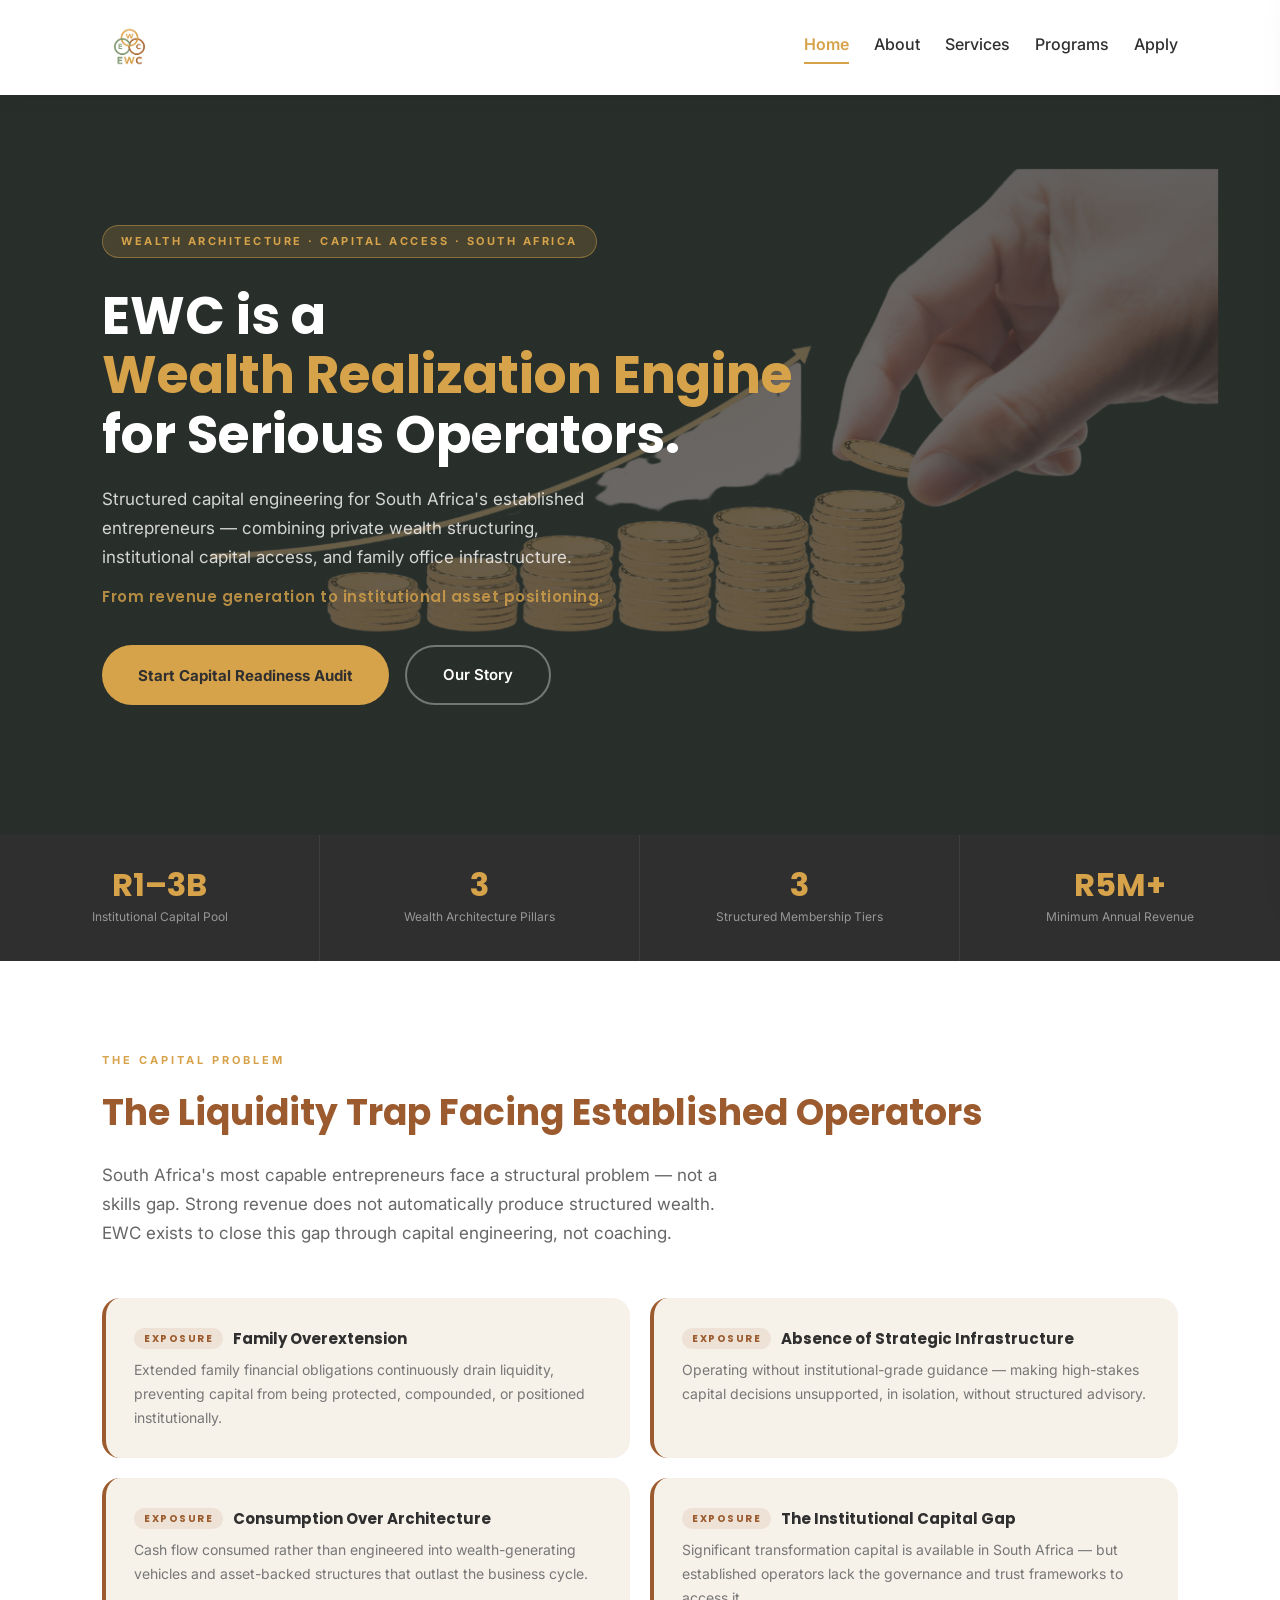
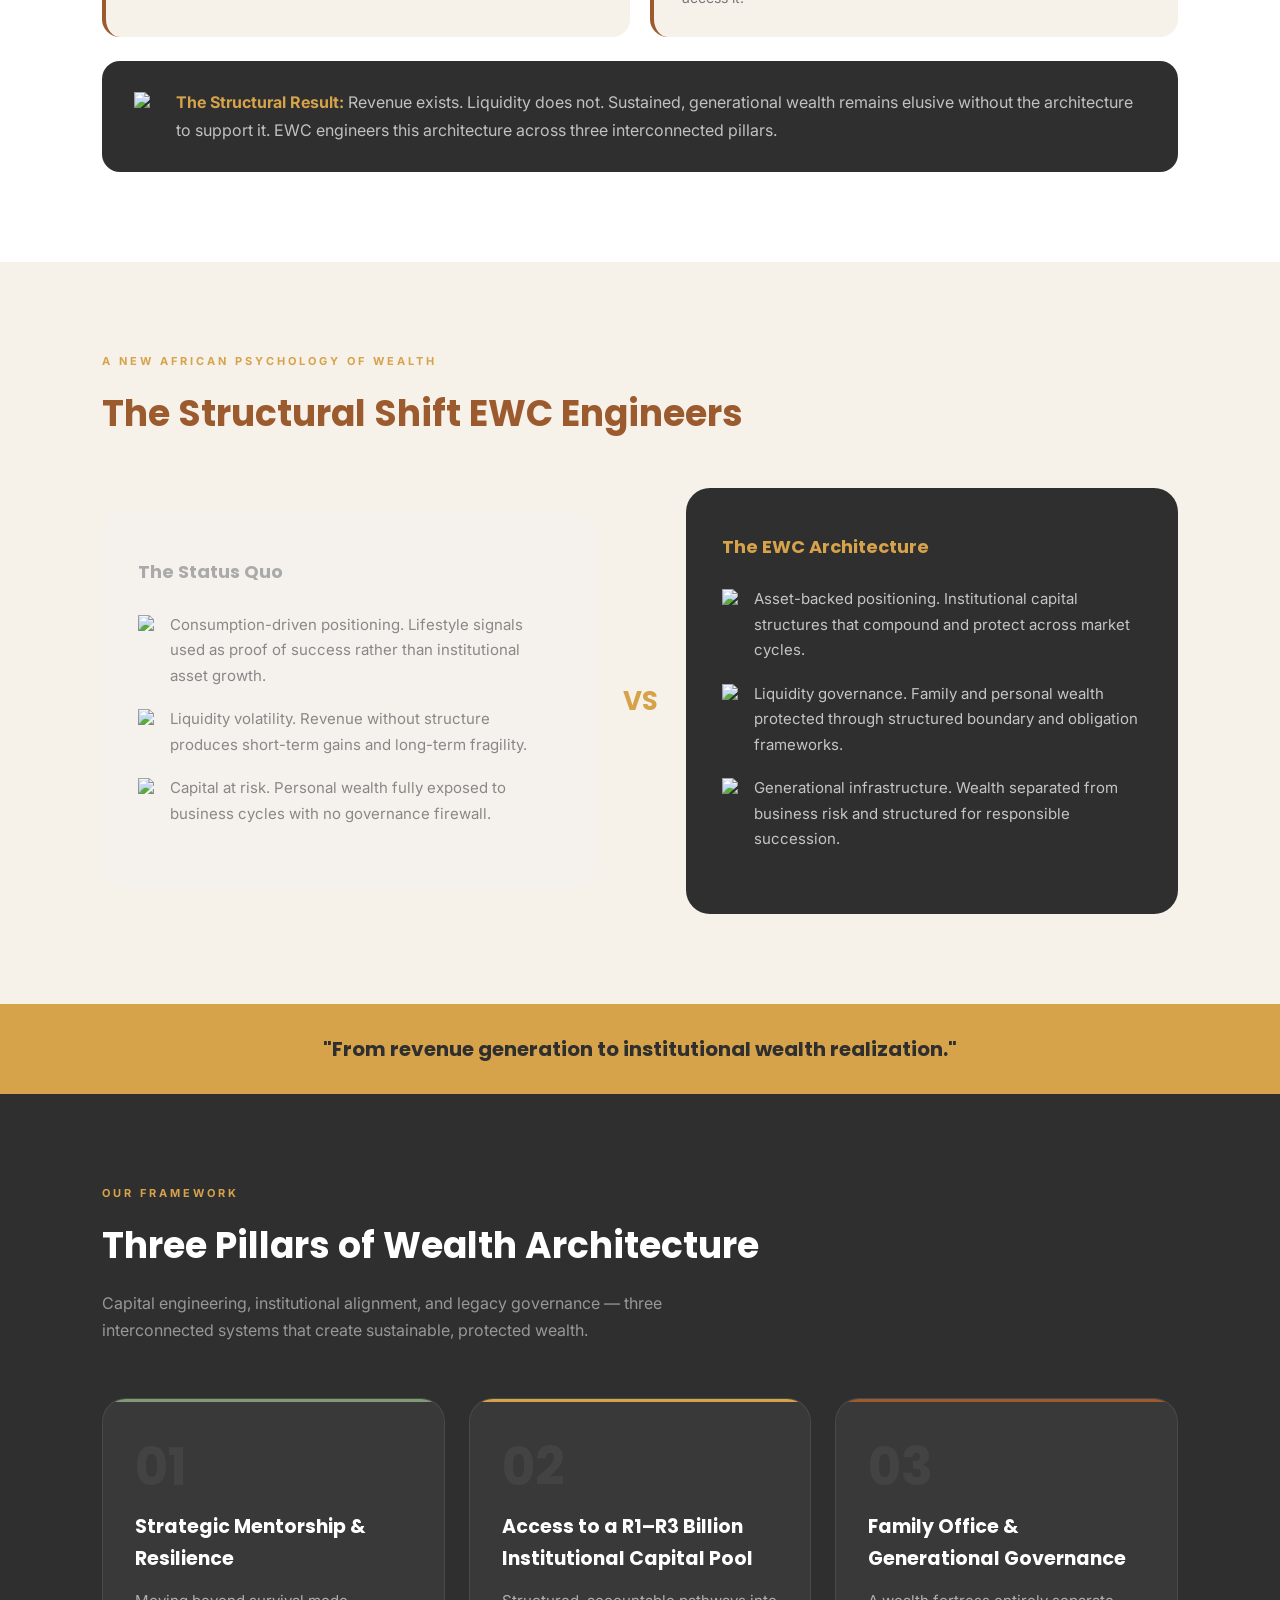
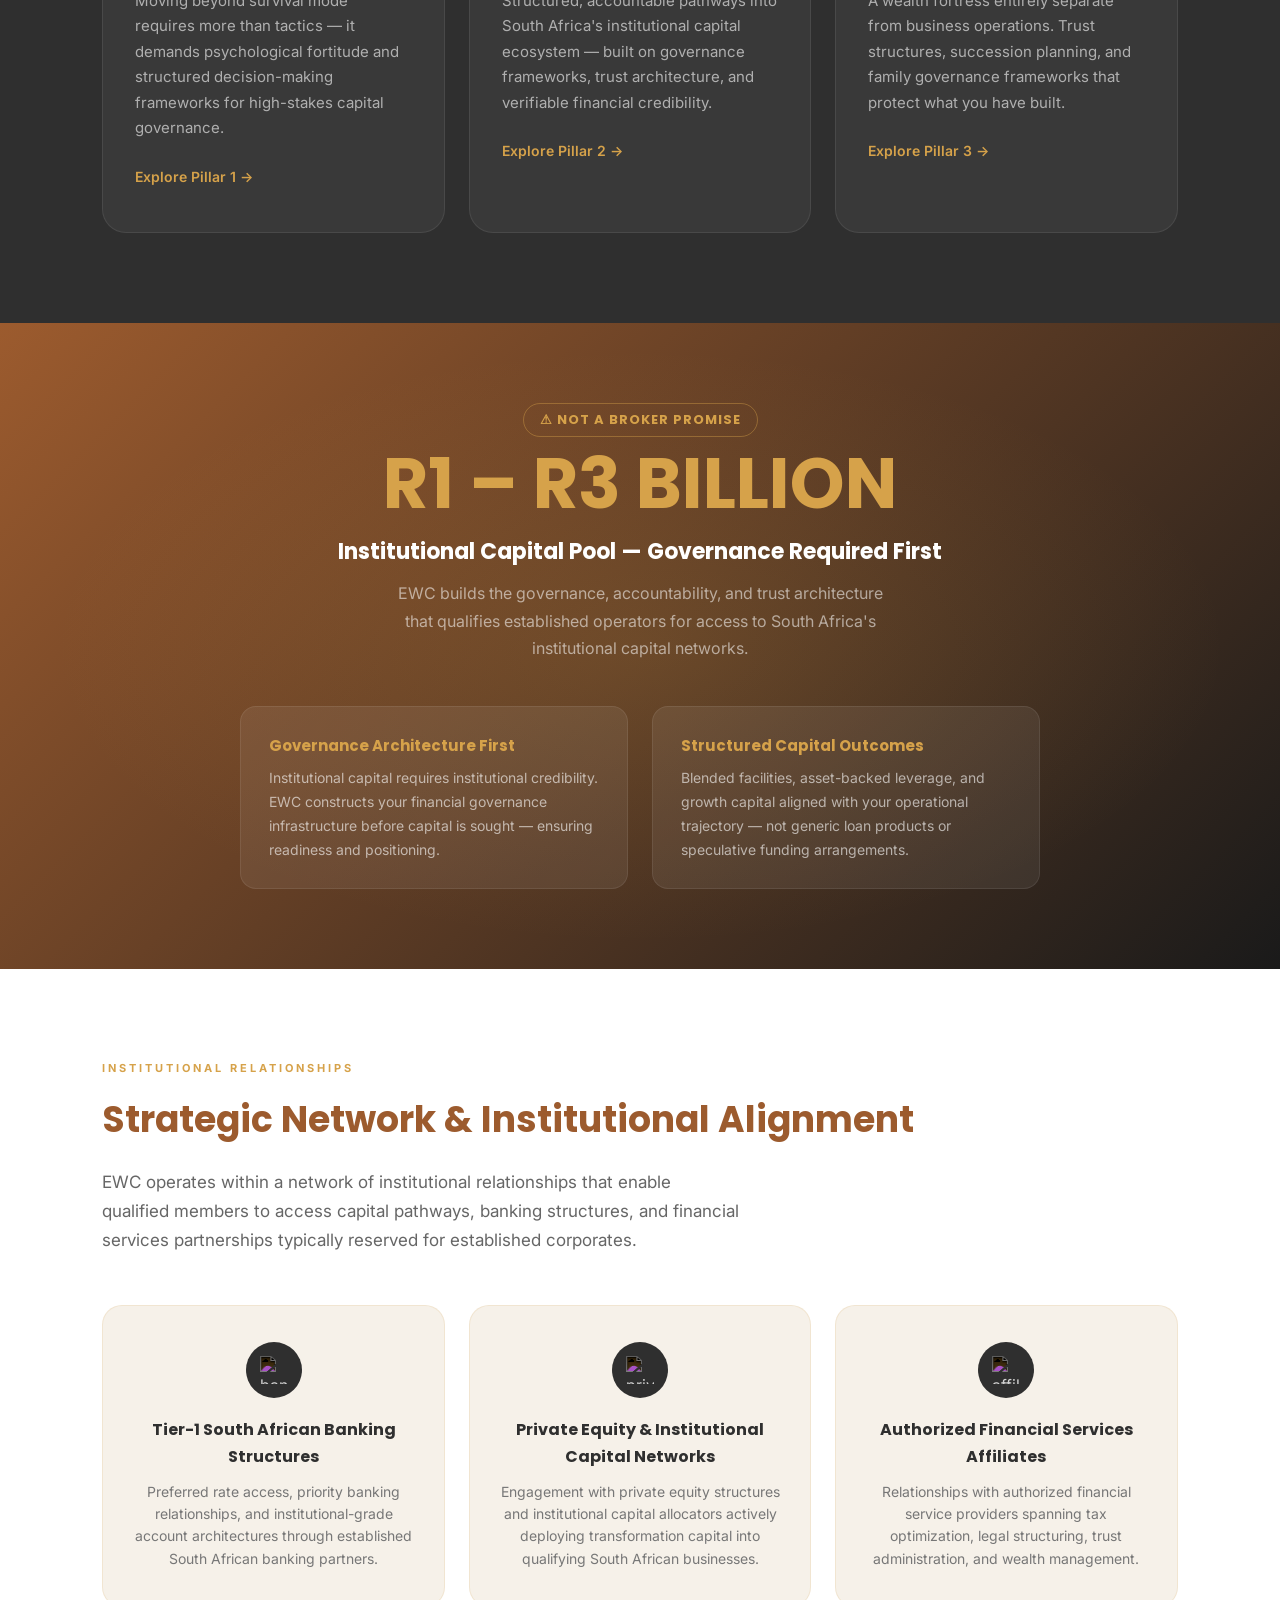
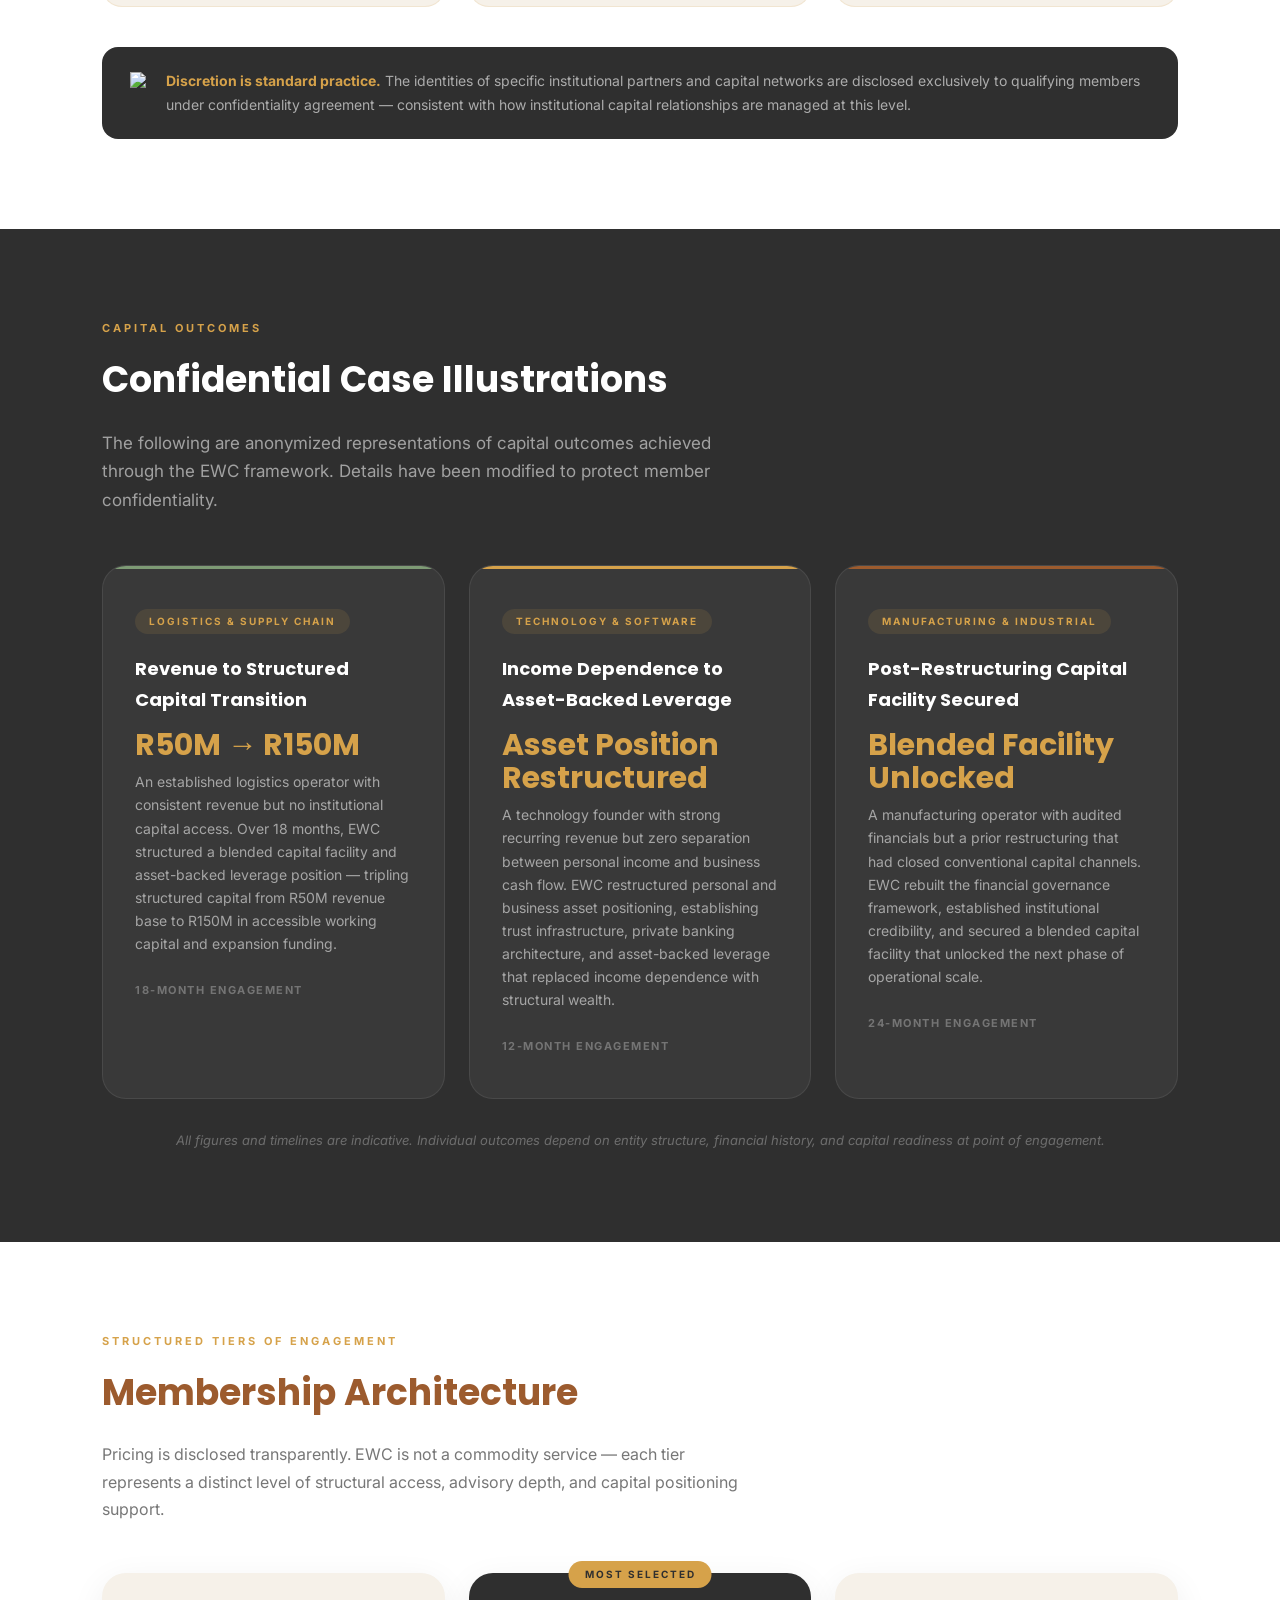
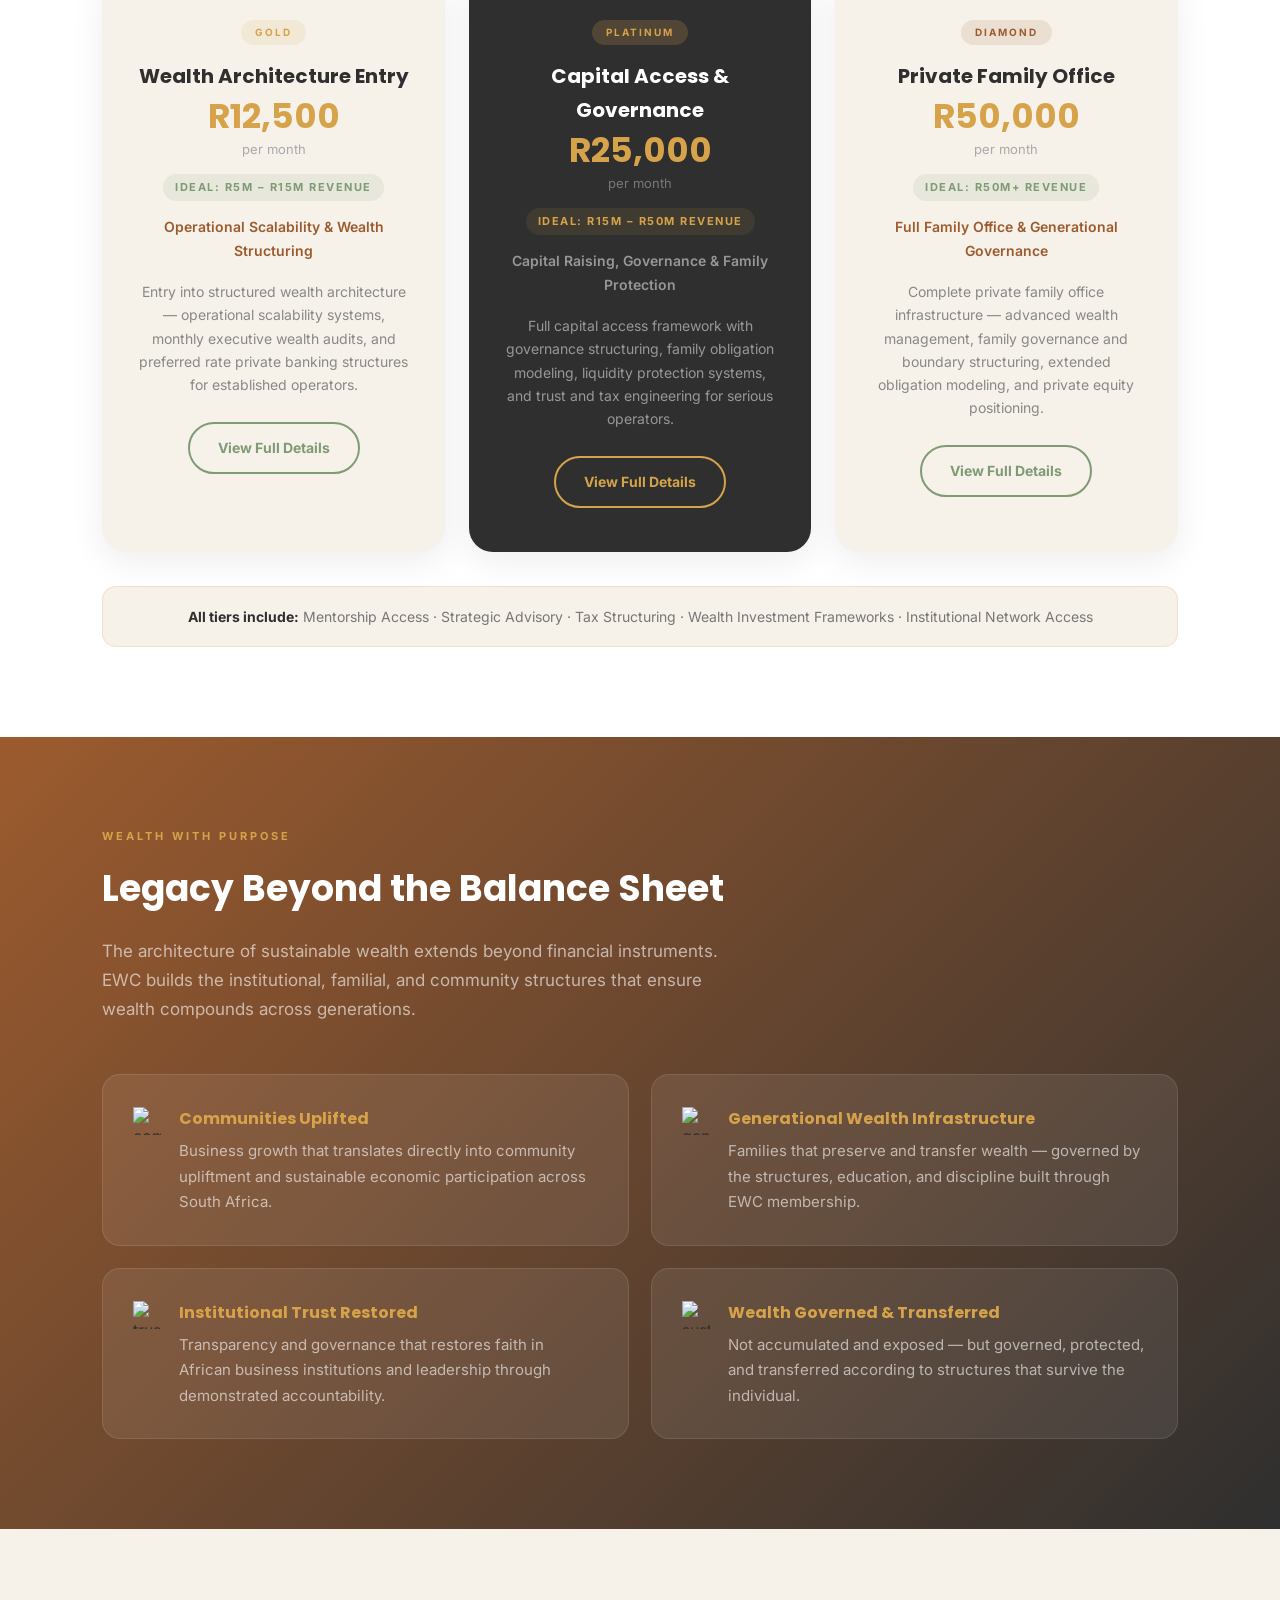
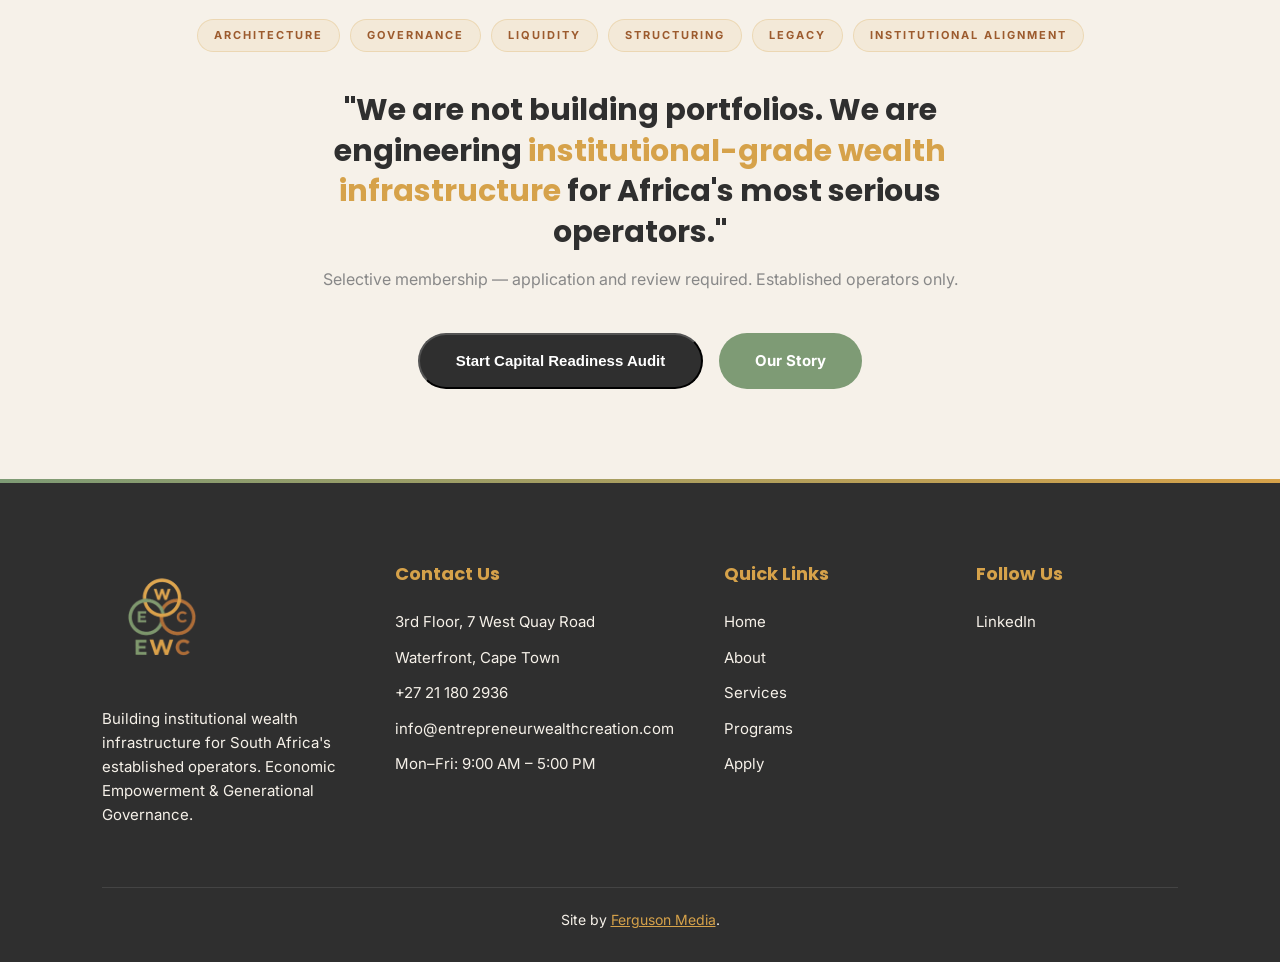
==== commit 5ee3c47b: "removed links of insta and youtube" ====
--- a/index.html
+++ b/index.html
@@ -628,9 +628,7 @@
     </div>
     <div class="footer-col">
       <h3>Follow Us</h3>
-      <a href="#">Instagram</a>
-      <a href="#">LinkedIn</a>
-      <a href="#">YouTube</a>
+      <a href="https://www.linkedin.com/company/112069007/admin/dashboard/">LinkedIn</a>
     </div>
   </div>
   <div class="footer-bottom">
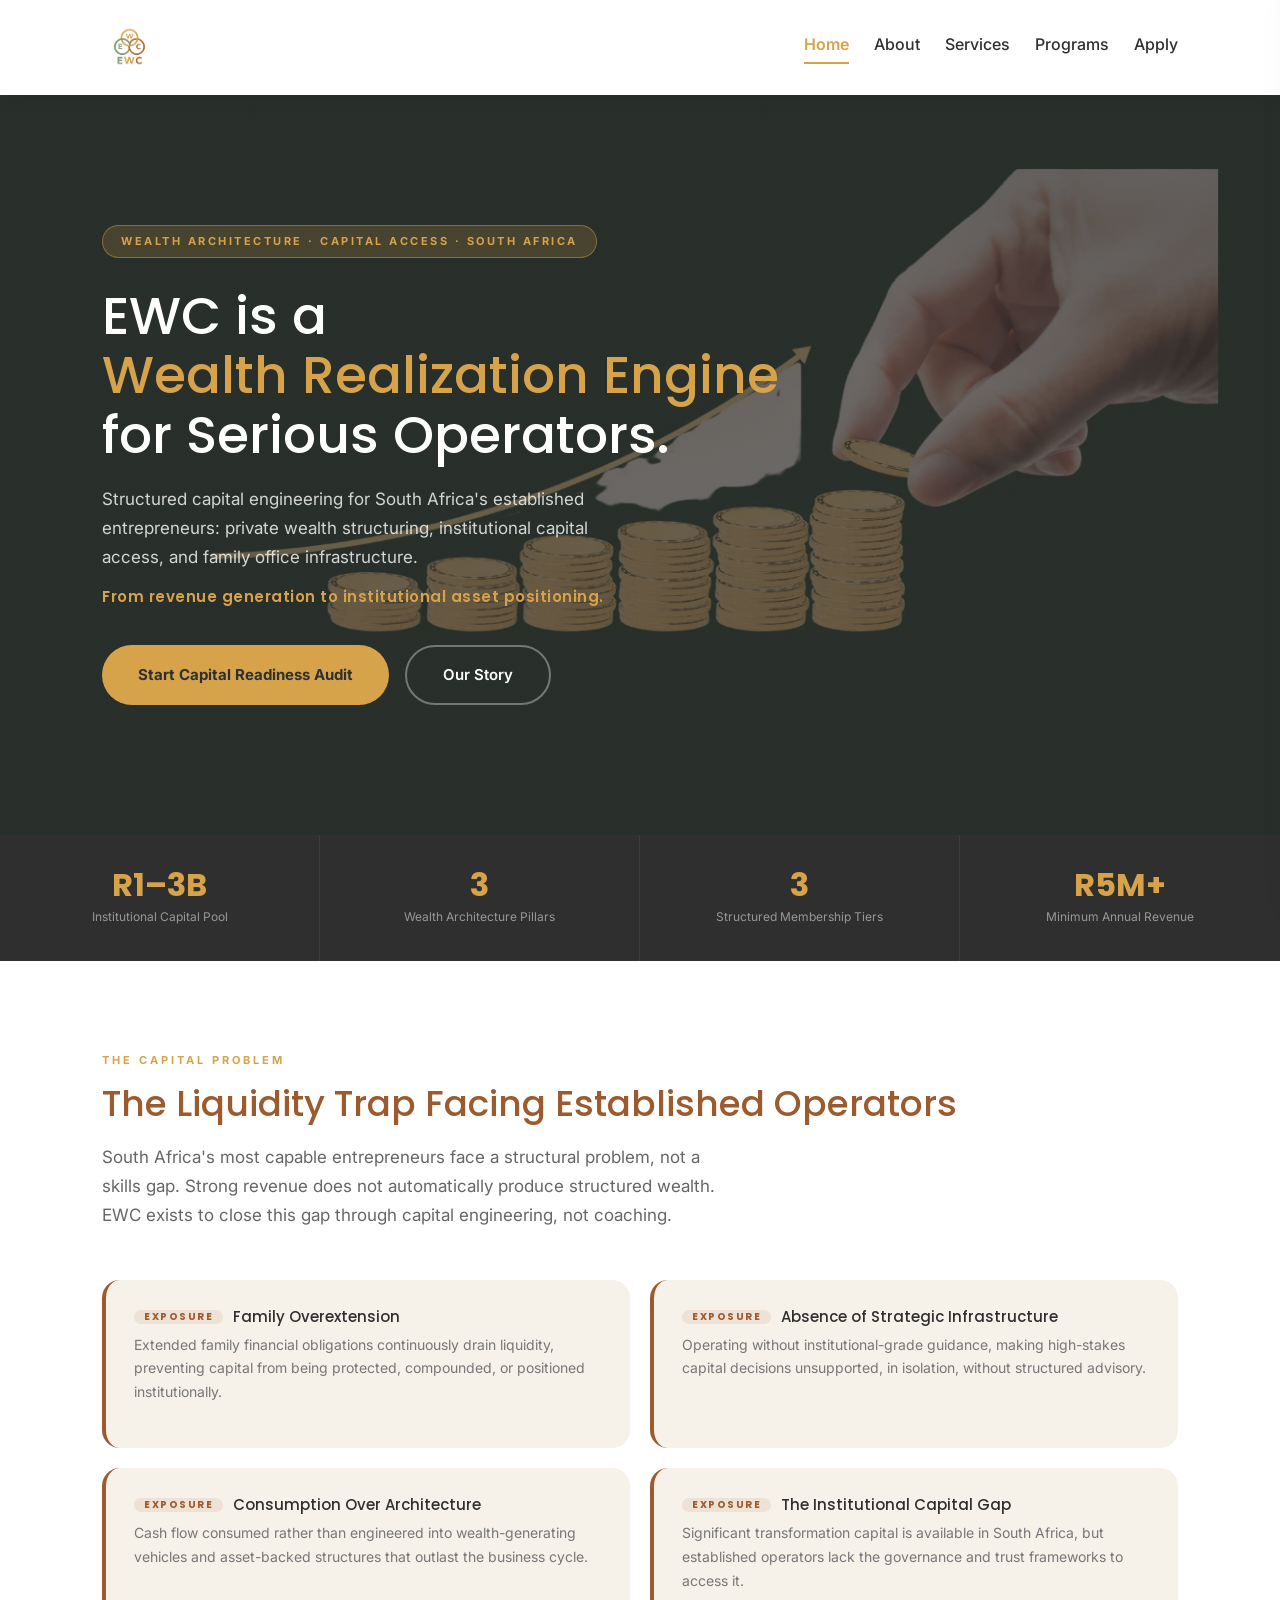
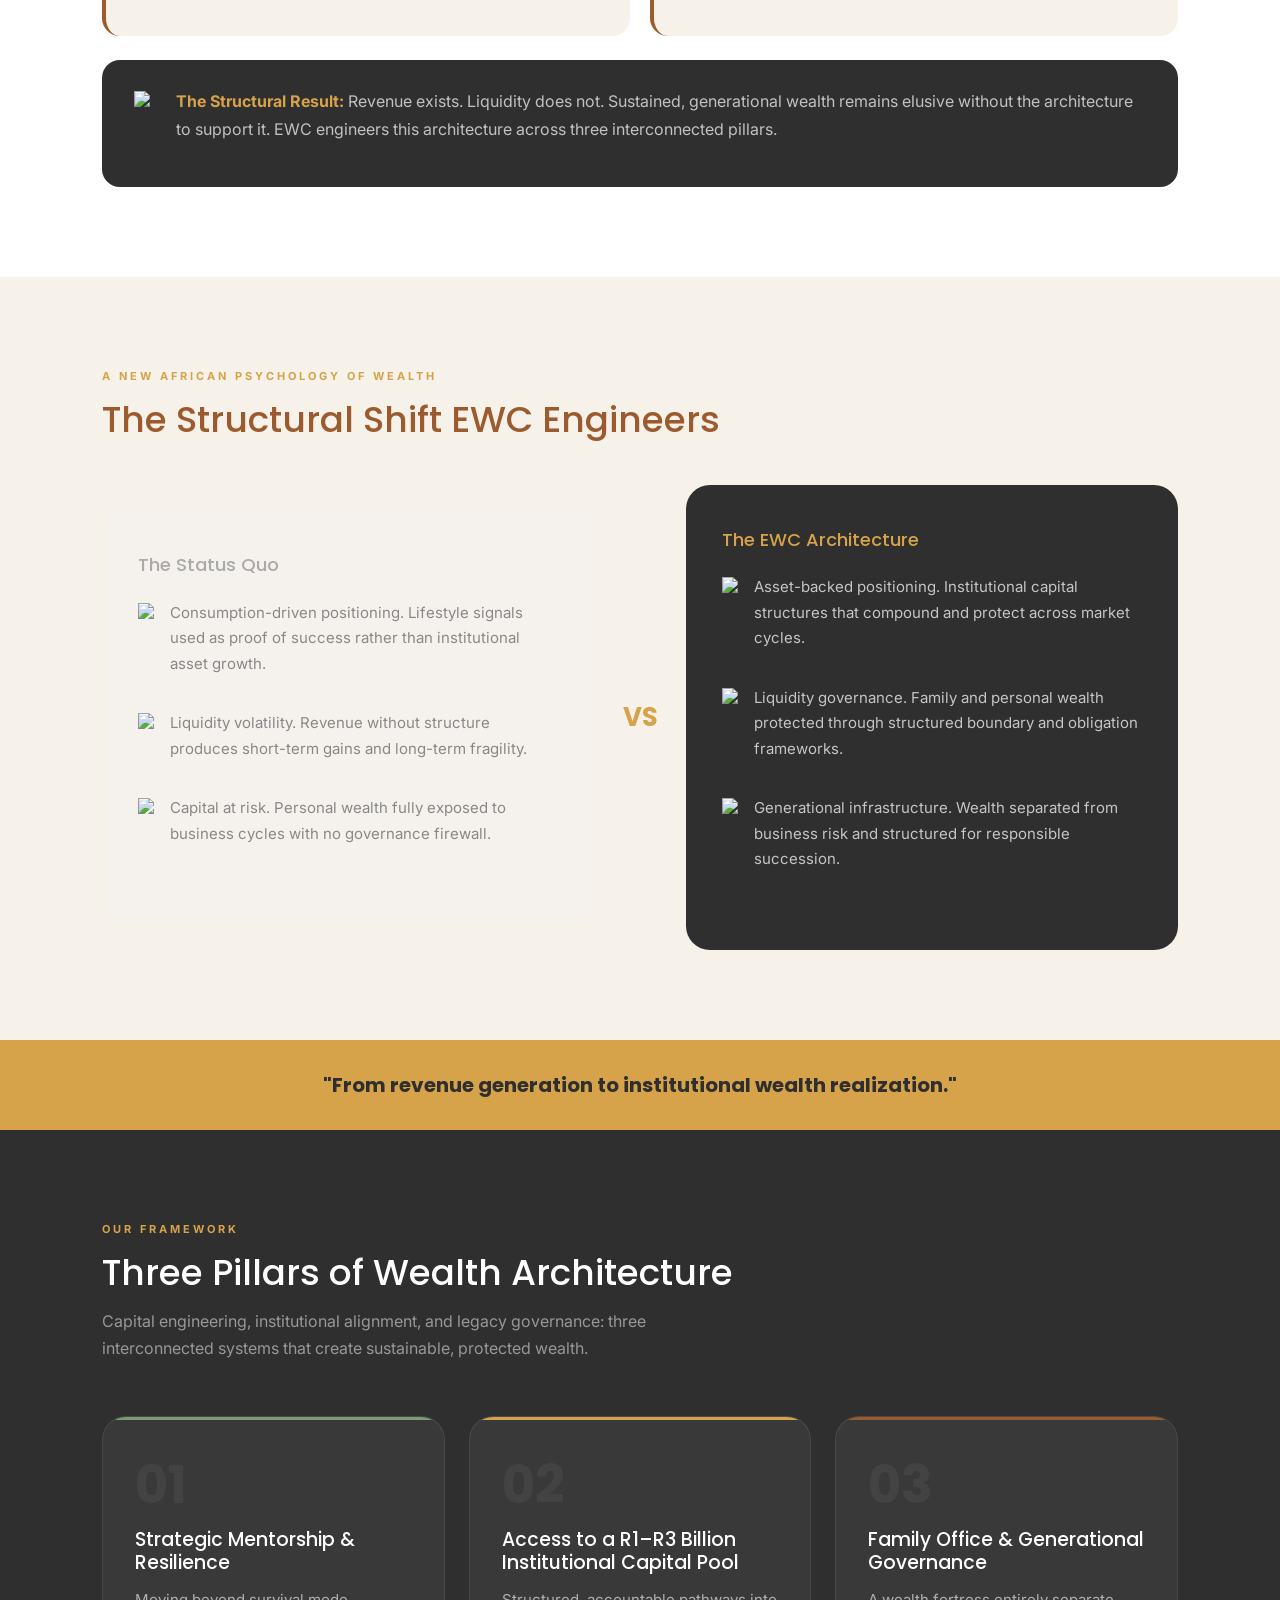
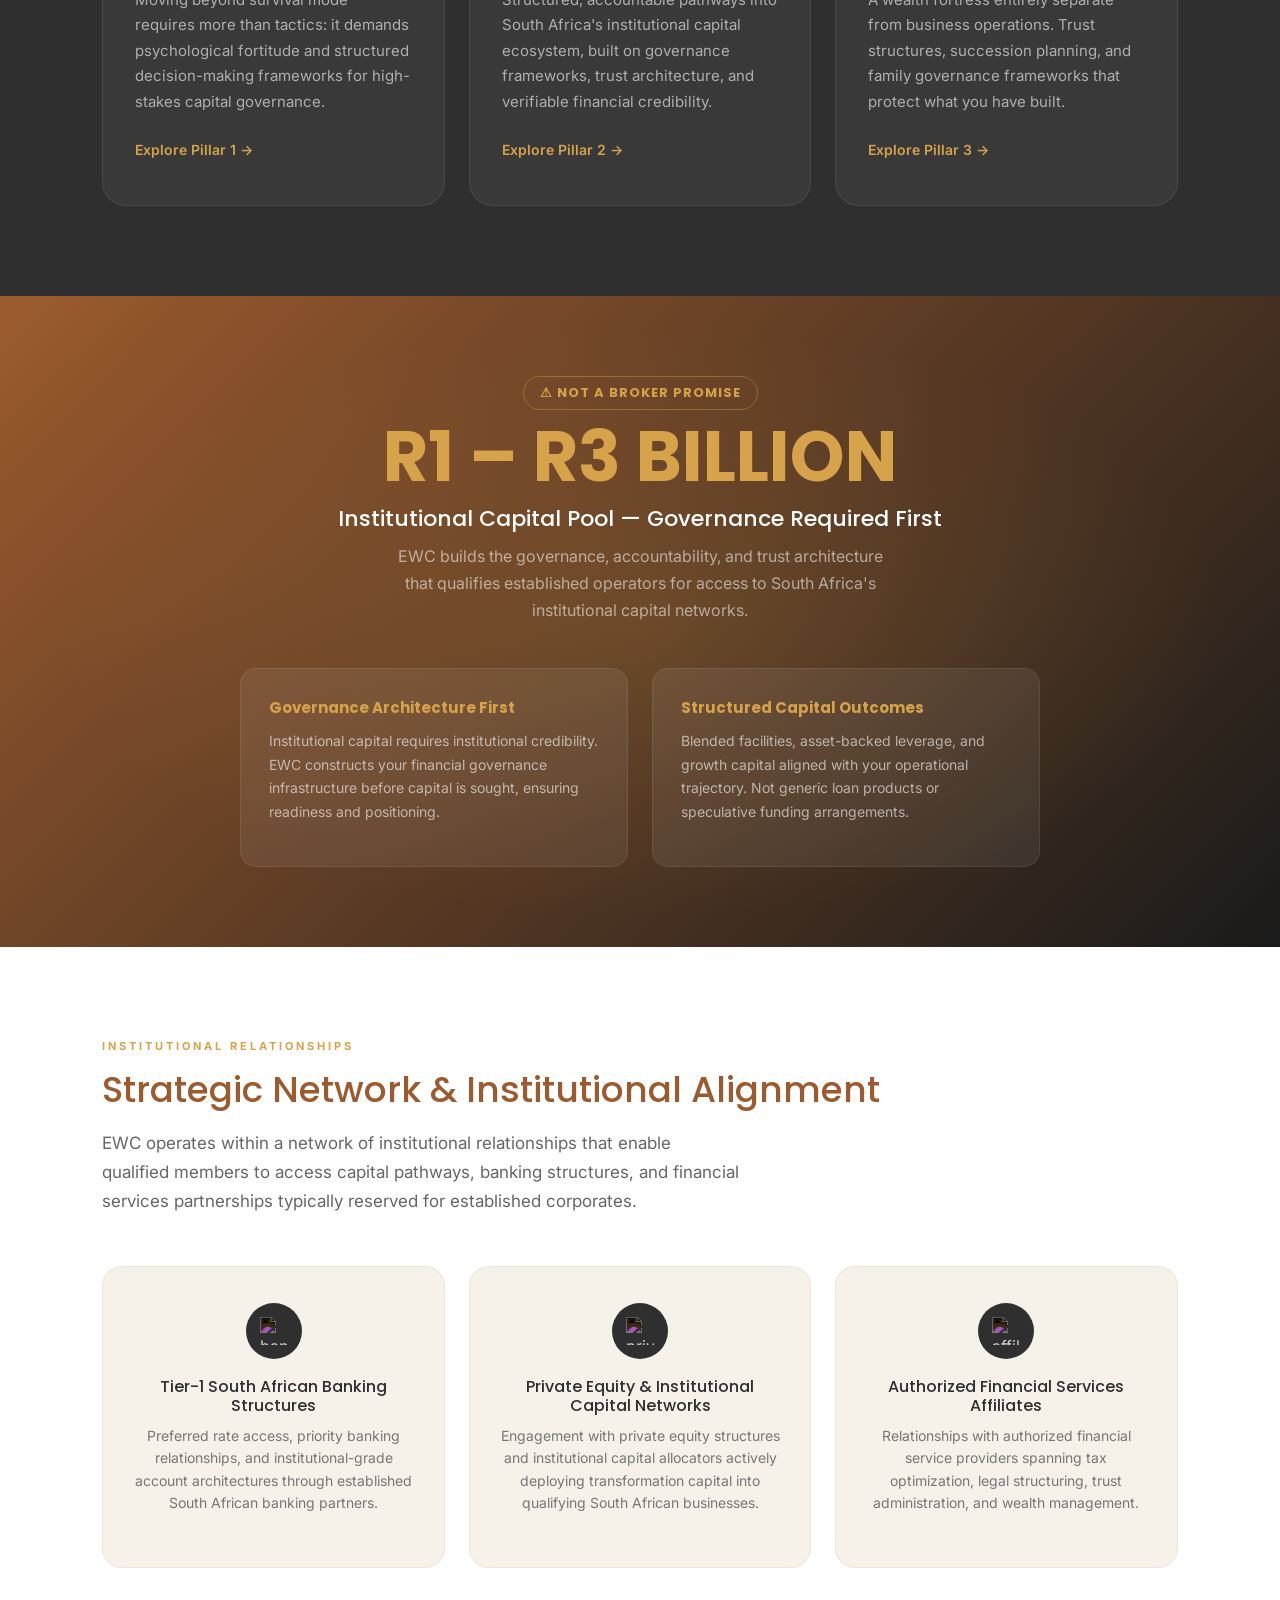
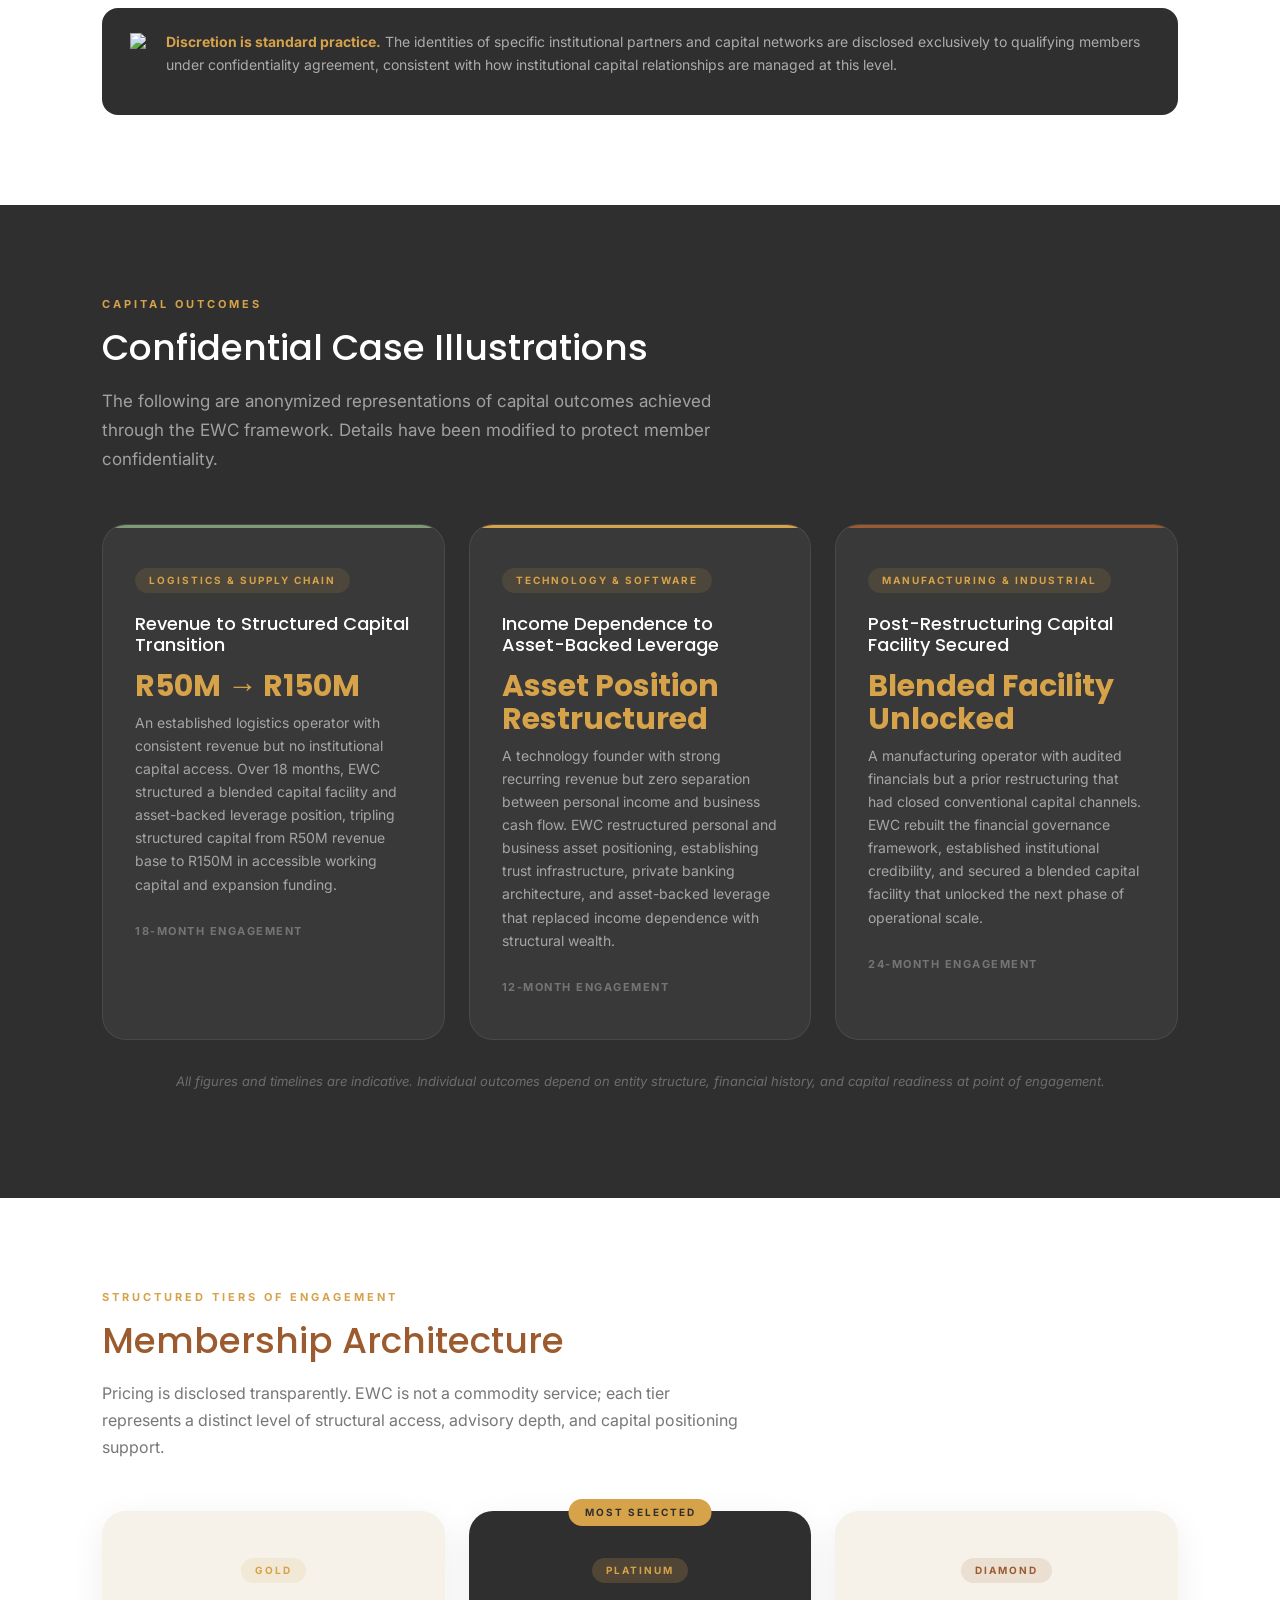
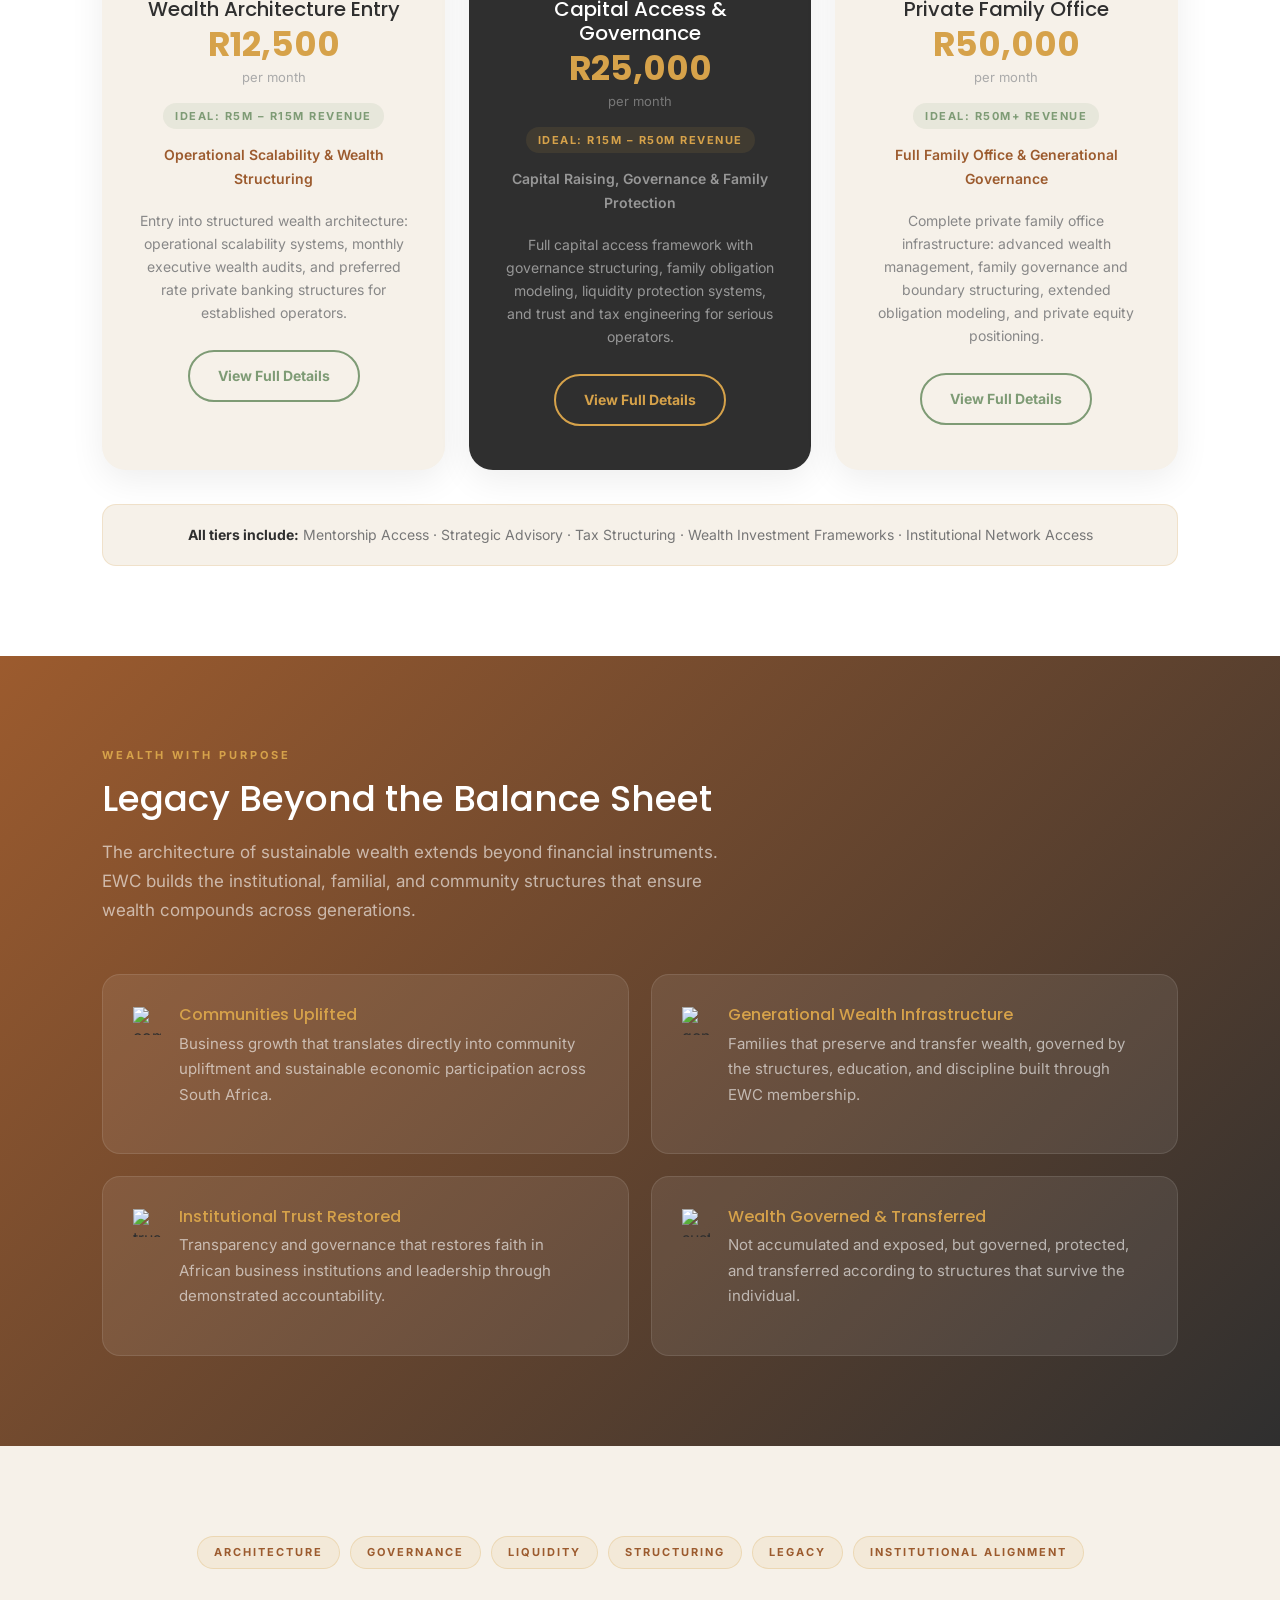
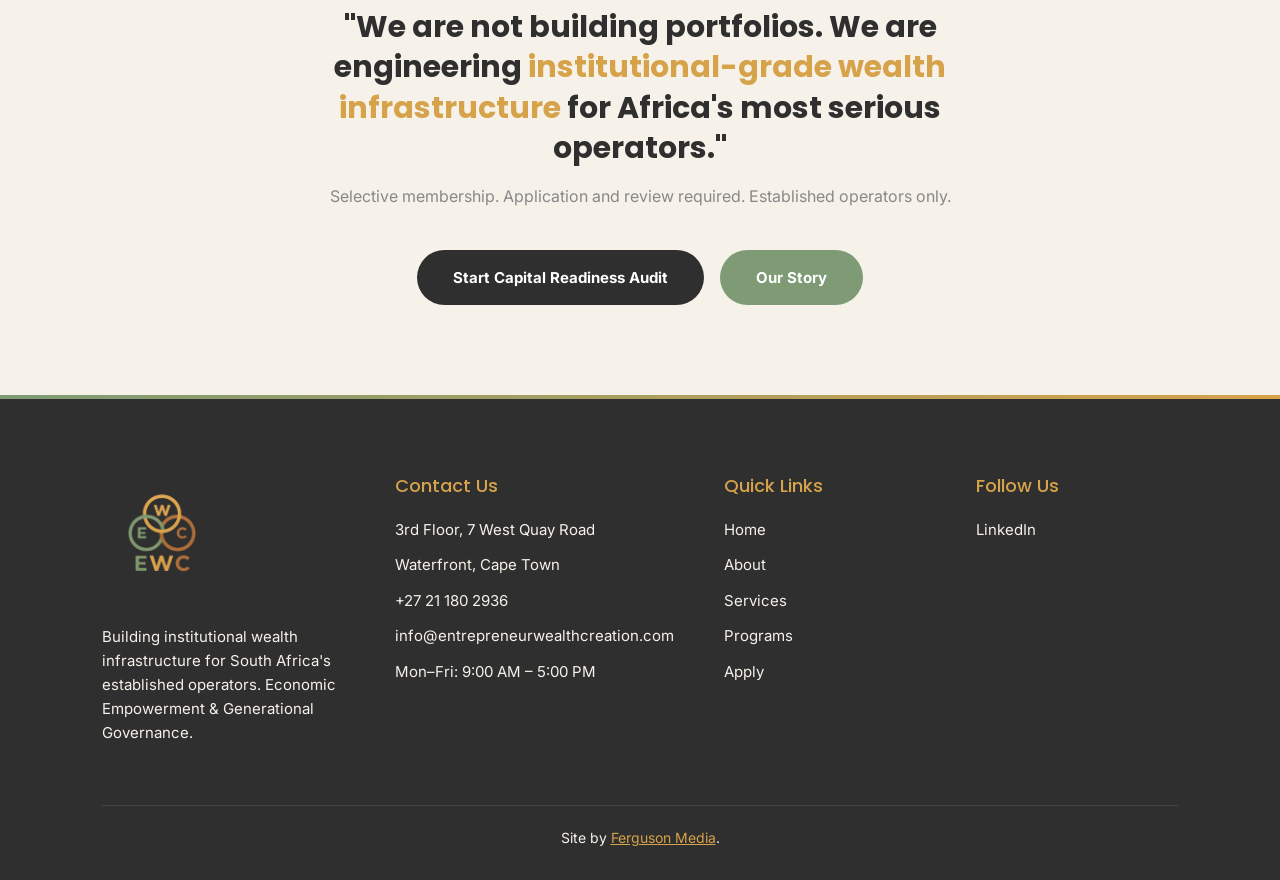
==== commit d49ec1be: "Refactor to coding standards: external CSS/JS, WebP images, Codacy compliance - Consolidate all styl" ====
--- a/index.html
+++ b/index.html
@@ -1,789 +1,352 @@
-<!DOCTYPE html>
-<html lang="en">
-<head>
-  <meta charset="UTF-8">
-  <title>Entrepreneur Wealth Creation | Home</title>
-  <meta name="viewport" content="width=device-width, initial-scale=1.0">
-  <meta name="google-site-verification" content="eOa2x7vi3jg3OHdB7PAFObiFgBgcU1wphM0zRUbZ0PA" />
-  <style>
-    @import url('https://fonts.googleapis.com/css2?family=Poppins:wght@500;600;700&family=Inter:wght@400;500&display=swap');
-    :root { --green:#7E9B75;--gold:#D6A24A;--brown:#9C5B2E;--cream:#F6F1E9;--dark:#2F2F2F;--white:#ffffff; }
-    *{margin:0;padding:0;box-sizing:border-box;}
-    body{font-family:'Inter',sans-serif;background:var(--cream);color:var(--dark);line-height:1.7;overflow-x:hidden;}
-    header{background:var(--white);padding:20px 8%;display:flex;justify-content:space-between;align-items:center;position:sticky;top:0;z-index:200;box-shadow:0 2px 20px rgba(0,0,0,0.06);}
-    header img{height:55px;}
-    .desktop-nav{display:flex;align-items:center;}
-    nav a{margin-left:25px;text-decoration:none;color:var(--dark);font-weight:500;position:relative;padding-bottom:5px;transition:.3s ease;}
-    nav a::after{content:"";position:absolute;left:0;bottom:0;width:0%;height:2px;background:var(--gold);transition:.3s ease;}
-    nav a:hover{color:var(--gold);}nav a:hover::after{width:100%;}
-    nav a.active{color:var(--gold);font-weight:600;}nav a.active::after{width:100%;}
-    .hamburger{display:none;flex-direction:column;justify-content:center;gap:5px;cursor:pointer;padding:4px;z-index:301;background:none;border:none;}
-    .hamburger span{display:block;width:24px;height:2px;background:var(--dark);border-radius:2px;transition:.35s ease;transform-origin:center;}
-    .hamburger.open span:nth-child(1){transform:translateY(7px) rotate(45deg);}
-    .hamburger.open span:nth-child(2){opacity:0;transform:scaleX(0);}
-    .hamburger.open span:nth-child(3){transform:translateY(-7px) rotate(-45deg);}
-    .sidebar-overlay{position:fixed;inset:0;background:rgba(47,47,47,.55);backdrop-filter:blur(4px);z-index:299;opacity:0;pointer-events:none;transition:opacity .35s ease;}
-    .sidebar-overlay.active{opacity:1;pointer-events:all;}
-    .sidebar{position:fixed;top:0;right:-340px;width:300px;height:100vh;background:var(--dark);z-index:300;display:flex;flex-direction:column;transition:right .4s cubic-bezier(.4,0,.2,1);box-shadow:-10px 0 40px rgba(0,0,0,.25);}
-    .sidebar.open{right:0;}
-    .sidebar-header{padding:28px 30px 24px;border-bottom:1px solid rgba(255,255,255,.08);display:flex;align-items:center;justify-content:space-between;}
-    .sidebar-header img{height:40px;filter:brightness(0) invert(1);opacity:.85;}
-    .sidebar-close{background:none;border:none;cursor:pointer;color:rgba(255,255,255,.5);font-size:22px;line-height:1;transition:color .2s;}
-    .sidebar-close:hover{color:var(--gold);}
-    .sidebar-nav{padding:30px 0;flex:1;}
-    .sidebar-nav a{display:flex;align-items:center;padding:14px 30px;text-decoration:none;color:rgba(255,255,255,.7);font-size:16px;font-weight:500;border-left:3px solid transparent;transition:.25s ease;}
-    .sidebar-nav a:hover,.sidebar-nav a.active{color:var(--gold);background:rgba(214,162,74,.06);border-left-color:var(--gold);}
-    .sidebar-cta{padding:24px 30px 36px;border-top:1px solid rgba(255,255,255,.08);}
-    .sidebar-cta p{color:rgba(255,255,255,.45);font-size:13px;margin-bottom:14px;}
-    .sidebar-cta a{display:block;text-align:center;background:var(--gold);color:var(--dark);padding:13px 20px;border-radius:30px;font-weight:700;text-decoration:none;font-size:14px;transition:.3s ease;}
-    .sidebar-cta a:hover{background:var(--brown);color:#fff;}
-    .hero{background:linear-gradient(rgba(47,47,47,.68),rgba(47,47,47,.68)),url("hero.png") center/cover no-repeat;color:#fff;padding:130px 8%;}
-    .hero-tag{display:inline-block;background:rgba(214,162,74,.18);border:1px solid rgba(214,162,74,.45);color:var(--gold);font-size:11px;font-weight:700;letter-spacing:2.5px;text-transform:uppercase;padding:6px 18px;border-radius:30px;margin-bottom:28px;}
-    .hero h1{font-family:'Poppins',sans-serif;font-size:52px;max-width:700px;line-height:1.15;margin-bottom:20px;}
-    .hero h1 em{font-style:normal;color:var(--gold);}
-    .hero p{max-width:530px;opacity:.8;font-size:17px;margin-bottom:12px;}
-    .hero .psych-line{font-family:'Poppins',sans-serif;font-size:15px;color:var(--gold);font-weight:600;letter-spacing:.5px;margin-bottom:36px;}
-    .hero-actions{display:flex;gap:16px;flex-wrap:wrap;}
-    .btn-gold{background:var(--gold);color:var(--dark);padding:15px 36px;border-radius:30px;font-weight:700;font-size:15px;text-decoration:none;transition:.3s ease;border:none;cursor:pointer;font-family:'Inter',sans-serif;display:inline-block;}
-    .btn-gold:hover{background:#c49040;transform:translateY(-2px);}
-    .btn-outline{background:transparent;color:#fff;border:2px solid rgba(255,255,255,.35);padding:15px 36px;border-radius:30px;font-weight:600;font-size:15px;text-decoration:none;transition:.3s ease;}
-    .btn-outline:hover{border-color:var(--gold);color:var(--gold);}
-    .stat-bar{background:var(--dark);display:grid;grid-template-columns:repeat(4,1fr);}
-    .stat{padding:34px 5%;border-right:1px solid rgba(255,255,255,.07);text-align:center;}
-    .stat:last-child{border-right:none;}
-    .stat .num{font-family:'Poppins',sans-serif;font-size:32px;font-weight:700;color:var(--gold);line-height:1;}
-    .stat .label{font-size:12px;color:rgba(255,255,255,.5);margin-top:6px;}
-    .section-label{font-size:11px;letter-spacing:3px;text-transform:uppercase;color:var(--gold);font-weight:700;margin-bottom:12px;}
-    .section-title{font-family:'Poppins',sans-serif;font-size:36px;color:var(--brown);margin-bottom:18px;}
-    .crossroad-section{padding:90px 8%;background:var(--white);}
-    .crossroad-section .section-intro{font-size:17px;color:#666;max-width:640px;margin-bottom:50px;}
-    .trap-grid{display:grid;grid-template-columns:repeat(2,1fr);gap:20px;margin-bottom:24px;}
-    .trap-item{background:var(--cream);border-radius:18px;padding:28px;border-left:4px solid var(--brown);}
-    .trap-item h4{font-family:'Poppins',sans-serif;font-size:15px;color:var(--dark);margin-bottom:7px;display:flex;align-items:center;gap:10px;flex-wrap:wrap;}
-    .trap-item h4 .badge{font-size:10px;font-weight:700;letter-spacing:1.5px;text-transform:uppercase;background:rgba(156,91,46,.1);color:var(--brown);padding:2px 10px;border-radius:20px;}
-    .trap-item p{font-size:14px;color:#777;}
-    .trap-consequence{background:var(--dark);border-radius:18px;padding:28px 32px;display:flex;gap:18px;align-items:flex-start;}
-    .trap-consequence img{width:24px;height:24px;flex-shrink:0;margin-top:3px;}
-    .trap-consequence p{color:rgba(255,255,255,.7);font-size:16px;}
-    .trap-consequence strong{color:var(--gold);}
-    .psychology-section{padding:90px 8%;}
-    .psych-header{margin-bottom:44px;}
-    .psych-compare{display:grid;grid-template-columns:1fr auto 1fr;gap:28px;align-items:center;}
-    .psych-col{border-radius:24px;padding:44px 36px;}
-    .psych-col.status{background:#f5f2ed;}
-    .psych-col.vision{background:var(--dark);}
-    .psych-col h3{font-family:'Poppins',sans-serif;font-size:18px;margin-bottom:24px;}
-    .psych-col.status h3{color:#aaa;}
-    .psych-col.vision h3{color:var(--gold);}
-    .psych-item{display:flex;gap:14px;margin-bottom:18px;align-items:flex-start;}
-    .psych-item img{width:18px;height:18px;margin-top:3px;flex-shrink:0;}
-    .psych-col.status .psych-item p{color:#888;font-size:15px;}
-    .psych-col.vision .psych-item p{color:rgba(255,255,255,.72);font-size:15px;}
-    .psych-vs{font-family:'Poppins',sans-serif;font-size:26px;font-weight:700;color:var(--gold);text-align:center;}
-    .shift-banner{background:var(--gold);padding:28px 8%;text-align:center;font-family:'Poppins',sans-serif;font-size:20px;font-weight:700;color:var(--dark);}
-    .pillars-section{background:var(--dark);padding:90px 8%;}
-    .pillars-section .section-title{color:#fff;margin-bottom:14px;}
-    .pillars-section .section-sub{color:rgba(255,255,255,.5);font-size:16px;max-width:600px;margin-bottom:54px;}
-    .pillars-grid{display:grid;grid-template-columns:repeat(3,1fr);gap:24px;}
-    .pillar{background:rgba(255,255,255,.05);border:1px solid rgba(255,255,255,.08);border-radius:24px;padding:42px 32px;position:relative;overflow:hidden;transition:.35s ease;}
-    .pillar::before{content:"";position:absolute;top:0;left:0;right:0;height:3px;border-radius:24px 24px 0 0;}
-    .pillar:nth-child(1)::before{background:var(--green);}
-    .pillar:nth-child(2)::before{background:var(--gold);}
-    .pillar:nth-child(3)::before{background:var(--brown);}
-    .pillar:hover{background:rgba(255,255,255,.08);transform:translateY(-6px);}
-    .pillar .p-num{font-family:'Poppins',sans-serif;font-size:52px;font-weight:700;color:rgba(255,255,255,.05);line-height:1;margin-bottom:18px;}
-    .pillar h3{font-family:'Poppins',sans-serif;font-size:19px;color:#fff;margin-bottom:12px;}
-    .pillar p{font-size:15px;color:rgba(255,255,255,.6);margin-bottom:22px;}
-    .pillar a{color:var(--gold);font-size:14px;font-weight:600;text-decoration:none;transition:.2s ease;}
-    .pillar a:hover{color:#c49040;}
-
-    /* ── CAPITAL BAND — D: bold disclaimer ── */
-    .capital-band{background:linear-gradient(135deg,var(--brown) 0%,#1a1a1a 100%);padding:80px 8%;text-align:center;position:relative;overflow:hidden;}
-    .capital-band::before{content:"";position:absolute;inset:0;background:radial-gradient(ellipse at 50% 50%,rgba(214,162,74,.15) 0%,transparent 65%);}
-    .capital-band .big-fig{font-family:'Poppins',sans-serif;font-size:70px;font-weight:700;color:var(--gold);line-height:1;position:relative;}
-    .capital-band h3{font-family:'Poppins',sans-serif;font-size:22px;color:#fff;margin:14px 0 10px;position:relative;}
-    .capital-band>p{color:rgba(255,255,255,.55);max-width:500px;margin:0 auto;font-size:16px;position:relative;}
-    .capital-band .not-broker{font-family:'Poppins',sans-serif;font-size:13px;font-weight:700;letter-spacing:1px;text-transform:uppercase;color:var(--gold);border:1px solid rgba(214,162,74,.4);display:inline-block;padding:5px 16px;border-radius:20px;margin-bottom:12px;position:relative;}
-    .capital-two-col{display:grid;grid-template-columns:1fr 1fr;gap:24px;max-width:800px;margin:44px auto 0;text-align:left;position:relative;}
-    .cap-item{background:rgba(255,255,255,.07);border-radius:16px;padding:26px 28px;border:1px solid rgba(255,255,255,.08);}
-    .cap-item strong{color:var(--gold);display:block;margin-bottom:8px;font-family:'Poppins',sans-serif;font-size:15px;}
-    .cap-item p{color:rgba(255,255,255,.6);font-size:14px;}
-
-    .network-section{padding:90px 8%;background:var(--white);}
-    .network-section .section-intro{font-size:17px;color:#666;max-width:640px;margin-bottom:50px;}
-    .network-grid{display:grid;grid-template-columns:repeat(3,1fr);gap:24px;margin-bottom:40px;}
-    .network-item{background:var(--cream);border-radius:20px;padding:36px 28px;text-align:center;border:1px solid rgba(214,162,74,.15);transition:.3s ease;}
-    .network-item:hover{border-color:var(--gold);transform:translateY(-4px);}
-    .network-icon{width:56px;height:56px;background:var(--dark);border-radius:50%;display:flex;align-items:center;justify-content:center;margin:0 auto 18px;}
-    .network-icon img{width:28px;height:28px;filter:invert(1);}
-    .network-item h4{font-family:'Poppins',sans-serif;font-size:16px;color:var(--dark);margin-bottom:10px;}
-    .network-item p{font-size:14px;color:#777;line-height:1.6;}
-    .network-disclaimer{background:var(--dark);border-radius:16px;padding:22px 28px;display:flex;gap:16px;align-items:flex-start;}
-    .network-disclaimer img{width:20px;height:20px;flex-shrink:0;margin-top:3px;}
-    .network-disclaimer p{color:rgba(255,255,255,.6);font-size:14px;}
-    .network-disclaimer strong{color:var(--gold);}
-    .outcomes-section{padding:90px 8%;background:var(--dark);}
-    .outcomes-section .section-title{color:#fff;}
-    .outcomes-section .section-intro{color:rgba(255,255,255,.55);font-size:17px;max-width:640px;margin-bottom:50px;}
-    .outcomes-grid{display:grid;grid-template-columns:repeat(3,1fr);gap:24px;}
-    .outcome-card{background:rgba(255,255,255,.05);border:1px solid rgba(255,255,255,.08);border-radius:24px;padding:40px 32px;position:relative;overflow:hidden;}
-    .outcome-card::before{content:"";position:absolute;top:0;left:0;right:0;height:3px;}
-    .outcome-card:nth-child(1)::before{background:var(--green);}
-    .outcome-card:nth-child(2)::before{background:var(--gold);}
-    .outcome-card:nth-child(3)::before{background:var(--brown);}
-    .outcome-sector{display:inline-block;font-size:10px;font-weight:700;letter-spacing:2px;text-transform:uppercase;background:rgba(214,162,74,.12);color:var(--gold);padding:4px 14px;border-radius:20px;margin-bottom:20px;}
-    .outcome-card h4{font-family:'Poppins',sans-serif;font-size:18px;color:#fff;margin-bottom:14px;}
-    .outcome-stat{font-family:'Poppins',sans-serif;font-size:30px;font-weight:700;color:var(--gold);margin-bottom:8px;line-height:1.1;}
-    .outcome-card p{font-size:14px;color:rgba(255,255,255,.55);margin-bottom:20px;line-height:1.65;}
-    .outcome-tag{font-size:11px;font-weight:700;letter-spacing:1.5px;text-transform:uppercase;color:rgba(255,255,255,.3);}
-    .outcome-note{text-align:center;margin-top:30px;font-size:13px;color:rgba(255,255,255,.3);font-style:italic;}
-
-    /* ── TIERS — A: tiered revenue profiles ── */
-    .tiers-section{padding:90px 8%;background:var(--white);}
-    .tiers-section .section-sub{font-size:16px;color:#777;max-width:640px;margin-bottom:50px;}
-    .tiers-row{display:grid;grid-template-columns:repeat(3,1fr);gap:24px;}
-    .tp-card{border-radius:24px;padding:42px 32px;position:relative;border:2px solid transparent;box-shadow:0 10px 35px rgba(0,0,0,.07);transition:.35s ease;text-align:center;background:var(--cream);}
-    .tp-card:hover{border-color:var(--gold);transform:translateY(-6px);}
-    .tp-card.featured{background:var(--dark);}
-    .tp-label{display:inline-block;font-size:10px;font-weight:700;letter-spacing:2px;text-transform:uppercase;padding:4px 14px;border-radius:20px;margin-bottom:14px;}
-    .tp-card:nth-child(1) .tp-label{background:rgba(214,162,74,.12);color:var(--gold);}
-    .tp-card:nth-child(2) .tp-label{background:rgba(214,162,74,.2);color:var(--gold);}
-    .tp-card:nth-child(3) .tp-label{background:rgba(156,91,46,.12);color:var(--brown);}
-    .tp-card h4{font-family:'Poppins',sans-serif;font-size:20px;margin-bottom:6px;color:var(--dark);}
-    .tp-card.featured h4{color:#fff;}
-    .tp-price{font-family:'Poppins',sans-serif;font-size:34px;font-weight:700;color:var(--gold);line-height:1;}
-    .tp-price-note{font-size:13px;color:#aaa;margin:5px 0 12px;}
-    .tp-card.featured .tp-price-note{color:rgba(255,255,255,.35);}
-    .tp-focus{font-size:14px;font-weight:600;color:var(--brown);margin-bottom:18px;display:block;}
-    .tp-card.featured .tp-focus{color:rgba(255,255,255,.5);}
-    .tp-ideal{font-size:11px;font-weight:700;letter-spacing:1.5px;text-transform:uppercase;background:rgba(126,155,117,.12);color:var(--green);padding:4px 12px;border-radius:20px;display:inline-block;margin-bottom:14px;}
-    .tp-card.featured .tp-ideal{background:rgba(214,162,74,.1);color:var(--gold);}
-    .tp-desc{font-size:14px;color:#888;line-height:1.65;margin-bottom:4px;}
-    .tp-card.featured .tp-desc{color:rgba(255,255,255,.5);}
-    .tp-card a{display:inline-block;margin-top:22px;text-decoration:none;font-size:14px;font-weight:700;padding:12px 28px;border-radius:30px;transition:.3s ease;border:2px solid var(--green);color:var(--green);}
-    .tp-card a:hover{background:var(--green);color:#fff;}
-    .tp-card.featured a{border-color:var(--gold);color:var(--gold);}
-    .tp-card.featured a:hover{background:var(--gold);color:var(--dark);}
-    .popular-badge{position:absolute;top:-14px;left:50%;transform:translateX(-50%);background:var(--gold);color:var(--dark);font-size:10px;font-weight:700;letter-spacing:2px;text-transform:uppercase;padding:5px 16px;border-radius:20px;white-space:nowrap;}
-    .all-tiers-note{text-align:center;margin-top:34px;padding:18px 28px;background:var(--cream);border-radius:14px;font-size:14px;color:#777;border:1px solid rgba(214,162,74,.2);}
-    .all-tiers-note strong{color:var(--dark);}
-
-    .legacy-section{background:linear-gradient(135deg,var(--brown),var(--dark));padding:90px 8%;}
-    .legacy-section .section-title{color:#fff;}
-    .legacy-section .section-intro{color:rgba(255,255,255,.6);font-size:17px;max-width:620px;margin-bottom:50px;}
-    .legacy-grid{display:grid;grid-template-columns:repeat(2,1fr);gap:22px;}
-    .legacy-item{background:rgba(255,255,255,.08);border-radius:18px;padding:30px;border:1px solid rgba(255,255,255,.1);display:flex;gap:18px;align-items:flex-start;transition:.3s ease;}
-    .legacy-item:hover{background:rgba(255,255,255,.12);}
-    .legacy-item img{width:28px;height:28px;flex-shrink:0;margin-top:2px;}
-    .legacy-item h4{font-family:'Poppins',sans-serif;color:var(--gold);margin-bottom:6px;font-size:16px;}
-    .legacy-item p{color:rgba(255,255,255,.6);font-size:15px;}
-    .manifesto-section{background:var(--cream);padding:90px 8%;text-align:center;}
-    .values-row{display:flex;flex-wrap:wrap;justify-content:center;gap:10px;margin-bottom:38px;}
-    .value-pill{background:rgba(214,162,74,.1);border:1px solid rgba(214,162,74,.25);color:var(--brown);font-size:11px;font-weight:700;letter-spacing:2px;text-transform:uppercase;padding:6px 16px;border-radius:30px;}
-    .manifesto-quote{font-family:'Poppins',sans-serif;font-size:30px;font-weight:700;color:var(--dark);max-width:780px;margin:0 auto 14px;line-height:1.35;}
-    .manifesto-quote em{font-style:normal;color:var(--gold);}
-    .manifesto-sub{font-size:16px;color:#888;margin-bottom:40px;}
-    .manifesto-actions{display:flex;gap:16px;justify-content:center;flex-wrap:wrap;}
-    .btn-dark{display:inline-block;background:var(--dark);color:#fff;padding:15px 36px;border-radius:30px;font-weight:700;font-size:15px;text-decoration:none;transition:.3s ease;}
-    .btn-dark:hover{background:var(--brown);}
-    .btn-green{display:inline-block;background:var(--green);color:#fff;padding:15px 36px;border-radius:30px;font-weight:700;font-size:15px;text-decoration:none;transition:.3s ease;}
-    .btn-green:hover{background:#6b8862;}
-    .footer{background:var(--dark);color:var(--cream);padding:80px 8% 30px;position:relative;overflow:hidden;}
-    .footer::before{content:"";position:absolute;top:0;left:0;height:4px;width:100%;background:linear-gradient(90deg,var(--green),var(--gold),var(--brown));background-size:200% 200%;animation:gradientMove 6s linear infinite;}
-    @keyframes gradientMove{0%{background-position:0% 50%;}100%{background-position:100% 50%;}}
-    .footer-container{display:grid;grid-template-columns:1.2fr 1fr 1fr 1fr;gap:50px;}
-    .footer h3{font-family:'Poppins',sans-serif;margin-bottom:20px;font-size:18px;color:var(--gold);}
-    .footer p,.footer-col a{font-size:15px;color:var(--cream);text-decoration:none;margin-bottom:10px;display:block;transition:.3s ease;}
-    .footer-col a:hover{color:var(--gold);transform:translateX(5px);}
-    .footer-logo img{width:120px;margin-bottom:20px;}
-    .footer-logo p{max-width:260px;line-height:1.6;}
-    .footer-bottom{border-top:1px solid rgba(255,255,255,.1);margin-top:50px;padding-top:20px;text-align:center;font-size:14px;color:var(--cream);}
-    .footer-bottom a{display:inline;color:var(--gold);text-decoration:underline;}
-
-    /* ── AUDIT MODAL ── */
-    .audit-modal-bg{position:fixed;inset:0;z-index:400;background:rgba(20,18,15,.88);backdrop-filter:blur(6px);display:flex;align-items:center;justify-content:center;padding:20px;opacity:0;pointer-events:none;transition:opacity .35s ease;}
-    .audit-modal-bg.open{opacity:1;pointer-events:all;}
-    .audit-modal{background:var(--dark);border:1px solid rgba(255,255,255,.09);border-radius:28px;width:100%;max-width:660px;max-height:90vh;overflow-y:auto;padding:52px 48px 44px;position:relative;transform:translateY(24px);transition:transform .4s cubic-bezier(.4,0,.2,1);scrollbar-width:thin;scrollbar-color:rgba(214,162,74,.3) transparent;}
-    .audit-modal-bg.open .audit-modal{transform:translateY(0);}
-    .modal-close{position:absolute;top:20px;right:24px;background:none;border:none;cursor:pointer;color:rgba(255,255,255,.35);font-size:22px;line-height:1;transition:color .2s ease;padding:4px 8px;}
-    .modal-close:hover{color:var(--gold);}
-    .modal-eyebrow{font-size:10px;font-weight:700;letter-spacing:3px;text-transform:uppercase;color:rgba(214,162,74,.6);margin-bottom:10px;}
-    .modal-title{font-family:'Poppins',sans-serif;font-size:22px;color:#fff;margin-bottom:6px;}
-    .modal-sub{font-size:14px;color:rgba(255,255,255,.45);margin-bottom:32px;line-height:1.55;}
-    .modal-progress-track{background:rgba(255,255,255,.07);border-radius:6px;height:3px;overflow:hidden;margin-bottom:8px;}
-    .modal-progress-fill{height:100%;background:linear-gradient(90deg,var(--green),var(--gold));border-radius:6px;transition:width .5s cubic-bezier(.4,0,.2,1);width:0%;}
-    .modal-progress-meta{display:flex;justify-content:space-between;font-size:11px;color:rgba(255,255,255,.25);letter-spacing:.5px;margin-bottom:30px;}
-    .modal-q-label{font-size:10px;font-weight:700;letter-spacing:2px;text-transform:uppercase;color:rgba(214,162,74,.45);margin-bottom:12px;}
-    .modal-q-text{font-family:'Poppins',sans-serif;font-size:17px;color:#fff;font-weight:600;line-height:1.45;margin-bottom:26px;}
-    .modal-options{display:flex;flex-direction:column;gap:10px;margin-bottom:28px;}
-    .modal-option{display:flex;align-items:flex-start;gap:14px;background:rgba(255,255,255,.03);border:1px solid rgba(255,255,255,.07);border-radius:12px;padding:14px 18px;cursor:pointer;transition:.2s ease;}
-    .modal-option:hover{background:rgba(214,162,74,.05);border-color:rgba(214,162,74,.2);}
-    .modal-option.selected{background:rgba(214,162,74,.09);border-color:var(--gold);}
-    .modal-option-dot{width:18px;height:18px;border-radius:50%;border:2px solid rgba(255,255,255,.18);flex-shrink:0;margin-top:2px;display:flex;align-items:center;justify-content:center;transition:.2s ease;}
-    .modal-option.selected .modal-option-dot{background:var(--gold);border-color:var(--gold);}
-    .modal-option.selected .modal-option-dot::after{content:"";width:6px;height:6px;border-radius:50%;background:var(--dark);}
-    .modal-option-text{font-size:14px;color:rgba(255,255,255,.65);line-height:1.45;}
-    .modal-option.selected .modal-option-text{color:#fff;}
-    .modal-controls{display:flex;justify-content:space-between;align-items:center;}
-    .modal-btn-back{background:none;border:1px solid rgba(255,255,255,.1);color:rgba(255,255,255,.35);padding:11px 22px;border-radius:30px;font-size:13px;font-weight:600;cursor:pointer;transition:.2s ease;font-family:'Inter',sans-serif;}
-    .modal-btn-back:hover{border-color:rgba(255,255,255,.25);color:rgba(255,255,255,.6);}
-    .modal-btn-back:disabled{opacity:.18;cursor:not-allowed;}
-    .modal-btn-next{background:var(--gold);color:var(--dark);padding:12px 30px;border-radius:30px;font-size:14px;font-weight:700;border:none;cursor:pointer;transition:.3s ease;font-family:'Inter',sans-serif;opacity:.3;pointer-events:none;}
-    .modal-btn-next.ready{opacity:1;pointer-events:all;}
-    .modal-btn-next.ready:hover{background:#c49040;transform:translateY(-1px);}
-
-    /* ── B: Instant score screen ── */
-    .modal-instant-score{display:none;text-align:center;padding:20px 0 10px;}
-    .modal-instant-score.active{display:block;}
-    .instant-score-val{font-family:'Poppins',sans-serif;font-size:72px;font-weight:700;color:var(--gold);line-height:1;}
-    .instant-score-max{font-size:14px;color:rgba(255,255,255,.3);margin-bottom:12px;}
-    .instant-score-bar-track{background:rgba(255,255,255,.07);border-radius:6px;height:6px;overflow:hidden;max-width:300px;margin:0 auto 10px;}
-    .instant-score-bar-fill{height:100%;border-radius:6px;background:linear-gradient(90deg,var(--green),var(--gold));transition:width 1.2s cubic-bezier(.4,0,.2,1) .3s;width:0%;}
-    .instant-score-label{font-size:10px;color:rgba(255,255,255,.2);letter-spacing:1px;text-transform:uppercase;margin-bottom:20px;}
-    .instant-score-msg{font-size:14px;color:rgba(255,255,255,.55);max-width:340px;margin:0 auto 24px;line-height:1.6;}
-    .instant-score-note{font-size:11px;color:rgba(214,162,74,.6);font-style:italic;}
-
-    .modal-capture{display:none;}
-    .modal-capture.active{display:block;}
-    .capture-field{margin-bottom:18px;}
-    .capture-field label{display:block;font-size:10px;font-weight:700;letter-spacing:2px;text-transform:uppercase;color:rgba(255,255,255,.35);margin-bottom:7px;}
-    .capture-field input,.capture-field select{width:100%;background:rgba(255,255,255,.05);border:1px solid rgba(255,255,255,.1);border-radius:10px;padding:13px 16px;color:#fff;font-size:14px;font-family:'Inter',sans-serif;transition:.2s ease;outline:none;appearance:none;-webkit-appearance:none;}
-    .capture-field input::placeholder{color:rgba(255,255,255,.2);}
-    .capture-field input:focus,.capture-field select:focus{border-color:rgba(214,162,74,.45);}
-    .capture-field select option{background:var(--dark);}
-    .capture-submit{width:100%;background:var(--gold);color:var(--dark);padding:15px;border-radius:30px;font-size:14px;font-weight:700;border:none;cursor:pointer;margin-top:6px;transition:.3s ease;font-family:'Poppins',sans-serif;}
-    .capture-submit:hover{background:#c49040;}
-    .capture-privacy{font-size:11px;color:rgba(255,255,255,.2);text-align:center;margin-top:14px;line-height:1.5;}
-    .modal-results{display:none;text-align:center;}
-    .modal-results.active{display:block;}
-    .result-badge{display:inline-block;font-size:10px;font-weight:700;letter-spacing:2px;text-transform:uppercase;padding:5px 18px;border-radius:30px;margin-bottom:22px;}
-    .result-badge.tier-0{background:rgba(156,91,46,.15);color:var(--brown);border:1px solid rgba(156,91,46,.3);}
-    .result-badge.tier-1{background:rgba(214,162,74,.12);color:var(--gold);border:1px solid rgba(214,162,74,.3);}
-    .result-badge.tier-2{background:rgba(126,155,117,.12);color:var(--green);border:1px solid rgba(126,155,117,.3);}
-    .result-score{font-family:'Poppins',sans-serif;font-size:58px;font-weight:700;color:var(--gold);line-height:1;}
-    .result-score-max{font-size:13px;color:rgba(255,255,255,.25);margin-bottom:22px;}
-    .result-bar-track{background:rgba(255,255,255,.07);border-radius:6px;height:5px;overflow:hidden;margin-bottom:6px;}
-    .result-bar-fill{height:100%;border-radius:6px;transition:width 1.2s cubic-bezier(.4,0,.2,1) .2s;width:0%;}
-    .result-bar-fill.tier-0{background:linear-gradient(90deg,#9C5B2E,#c4793d);}
-    .result-bar-fill.tier-1{background:linear-gradient(90deg,#b8883a,var(--gold));}
-    .result-bar-fill.tier-2{background:linear-gradient(90deg,var(--green),var(--gold));}
-    .result-bar-labels{display:flex;justify-content:space-between;font-size:10px;color:rgba(255,255,255,.2);margin-bottom:24px;}
-    .result-category{font-family:'Poppins',sans-serif;font-size:19px;color:#fff;font-weight:700;margin-bottom:14px;}
-    .result-diagnostic{font-size:14px;color:rgba(255,255,255,.55);line-height:1.7;margin-bottom:12px;text-align:left;}
-    .result-implication{font-size:13px;color:rgba(255,255,255,.3);line-height:1.6;text-align:left;font-style:italic;border-top:1px solid rgba(255,255,255,.06);padding-top:14px;margin-bottom:30px;}
-    .result-cta{display:inline-block;background:var(--gold);color:var(--dark);padding:14px 36px;border-radius:30px;font-weight:700;font-size:14px;text-decoration:none;transition:.3s ease;font-family:'Poppins',sans-serif;}
-    .result-cta:hover{background:#c49040;transform:translateY(-2px);}
-    .result-retake{display:block;margin-top:14px;font-size:12px;color:rgba(255,255,255,.25);cursor:pointer;background:none;border:none;font-family:'Inter',sans-serif;transition:.2s ease;}
-    .result-retake:hover{color:rgba(255,255,255,.5);}
-
-    @media(max-width:900px){
-      .desktop-nav{display:none;}
-      .hamburger{display:flex;}
-      .hero{padding:90px 6% 70px;}
-      .hero h1{font-size:32px;}
-      .hero p{font-size:15px;}
-      .stat-bar{grid-template-columns:repeat(2,1fr);}
-      .stat{border-right:none;border-bottom:1px solid rgba(255,255,255,.07);}
-      .trap-grid,.psych-compare,.pillars-grid,.tiers-row,.legacy-grid,.capital-two-col,.footer-container,.network-grid,.outcomes-grid{grid-template-columns:1fr;}
-      .psych-vs{display:none;}
-      .capital-band .big-fig{font-size:42px;}
-      .manifesto-quote{font-size:22px;}
-      .crossroad-section,.psychology-section,.pillars-section,.capital-band,.tiers-section,.legacy-section,.manifesto-section,.network-section,.outcomes-section{padding:70px 6%;}
-      .footer{padding:60px 6% 24px;}
-      .psych-col{padding:32px 24px;}
-      .audit-modal{padding:40px 28px 36px;}
-    }
-    @media(min-width:901px){.hamburger{display:none;}}
-  </style>
-</head>
-<body>
-
-<div class="audit-modal-bg" id="auditModalBg">
-  <div class="audit-modal" id="auditModal">
-    <button class="modal-close" id="modalClose" aria-label="Close">&#x2715;</button>
-
-    <!-- QUIZ VIEW -->
-    <div id="modalQuizView">
-      <div class="modal-eyebrow">Executive Liquidity Scorecard</div>
-      <h2 class="modal-title">Capital Readiness Diagnostic</h2>
-      <p class="modal-sub">This 3-minute diagnostic evaluates whether your enterprise is building transferable institutional wealth or operating revenue.</p>
-      <div class="modal-progress-track"><div class="modal-progress-fill" id="modalProgressFill"></div></div>
-      <div class="modal-progress-meta">
-        <span id="modalProgressLabel">Question 1 of 10</span>
-        <span>Confidential · No Obligation</span>
-      </div>
-      <div class="modal-q-label" id="modalQLabel">Question 01</div>
-      <div class="modal-q-text" id="modalQText"></div>
-      <div class="modal-options" id="modalOptions"></div>
-      <div class="modal-controls">
-        <button class="modal-btn-back" id="modalBtnBack" disabled>← Previous</button>
-        <button class="modal-btn-next" id="modalBtnNext">Continue →</button>
-      </div>
-    </div>
-
-    <!-- B: INSTANT SCORE VIEW -->
-    <div class="modal-instant-score" id="modalInstantScoreView">
-      <div class="modal-eyebrow">Your Liquidity Score</div>
-      <h2 class="modal-title">Diagnostic Complete</h2>
-      <p class="modal-sub">Here is your instant score. Our team is preparing your full deep-dive report.</p>
-      <div class="instant-score-val" id="instantScoreVal">0</div>
-      <div class="instant-score-max">out of 30</div>
-      <div class="instant-score-bar-track"><div class="instant-score-bar-fill" id="instantScoreBarFill"></div></div>
-      <div class="instant-score-label">Fragile &nbsp;·&nbsp; Structured &nbsp;·&nbsp; Institutional</div>
-      <p class="instant-score-msg" id="instantScoreMsg"></p>
-      <p class="instant-score-note">Confirm your details below to receive your full analysis our team.</p>
-      <div style="height:24px;"></div>
-    </div>
-
-    <!-- CAPTURE VIEW -->
-    <div class="modal-capture" id="modalCaptureView">
-      <div class="modal-eyebrow">Almost There</div>
-      <h2 class="modal-title">Confirm Your Details</h2>
-      <p class="modal-sub">Our team is analyzing your deep-dive report.</p>
-      <form id="modalCaptureForm" action="https://formspree.io/f/YOUR_FORMSPREE_ID" method="POST">
-        <input type="hidden" name="_subject" value="EWC Liquidity Audit Submission">
-        <input type="hidden" name="audit_score" id="hiddenScore">
-        <input type="hidden" name="audit_category" id="hiddenCategory">
-        <input type="hidden" name="audit_answers" id="hiddenAnswers">
-        <div class="capture-field">
-          <label>Full Name</label>
-          <input type="text" name="full_name" placeholder="Your full name" required autocomplete="name">
-        </div>
-        <div class="capture-field">
-          <label>Email Address</label>
-          <input type="email" name="email" placeholder="your@company.com" required autocomplete="email">
-        </div>
-        <div class="capture-field">
-          <label>Annual Revenue Range</label>
-          <select name="revenue_range" required>
-            <option value="" disabled selected>Select your revenue range</option>
-            <option>R5M – R15M per annum</option>
-            <option>R15M – R50M per annum</option>
-            <option>R50M – R150M per annum</option>
-            <option>R150M – R500M per annum</option>
-            <option>R500M+ per annum</option>
-          </select>
-        </div>
-        <button type="submit" class="capture-submit">Receive My Full Analysis</button>
-        <p class="capture-privacy">Your information is treated with complete confidentiality and used solely to facilitate your EWC advisory review.</p>
-      </form>
-    </div>
-
-    <!-- RESULTS VIEW -->
-    <div class="modal-results" id="modalResultsView">
-      <div class="result-badge" id="resBadge"></div>
-      <div class="result-score" id="resScore"></div>
-      <div class="result-score-max">out of 30</div>
-      <div class="result-bar-track"><div class="result-bar-fill" id="resBarFill"></div></div>
-      <div class="result-bar-labels"><span>Fragile</span><span>Structured</span><span>Institutional</span></div>
-      <div class="result-category" id="resCategory"></div>
-      <p class="result-diagnostic" id="resDiagnostic"></p>
-      <p class="result-implication" id="resImplication"></p>
-      <a href="contact.html" class="result-cta">Proceed to Executive Application</a>
-      <button class="result-retake" id="resRetake">Retake diagnostic</button>
-    </div>
-
-  </div>
-</div>
-
-<div class="sidebar-overlay" id="sidebarOverlay"></div>
-<div class="sidebar" id="sidebar">
-  <div class="sidebar-header"><img src="logo.png" alt="EWC Logo"><button class="sidebar-close" id="sidebarClose">✕</button></div>
-  <nav class="sidebar-nav">
-    <a href="index.html" class="active">Home</a>
-    <a href="about.html">About</a>
-    <a href="service.html">Services</a>
-    <a href="programme.html">Programs</a>
-    <a href="contact.html">Apply</a>
-  </nav>
-  <div class="sidebar-cta">
-    <p>Selective membership — established entrepreneurs only.</p>
-    <a href="contact.html">Begin Application</a>
-  </div>
-</div>
-
-<header>
-  <img src="logo.png" alt="EWC Logo">
-  <nav class="desktop-nav">
-    <a href="index.html" class="active">Home</a>
-    <a href="about.html">About</a>
-    <a href="service.html">Services</a>
-    <a href="programme.html">Programs</a>
-    <a href="contact.html">Apply</a>
-  </nav>
-  <button class="hamburger" id="hamburger" aria-label="Menu"><span></span><span></span><span></span></button>
-</header>
-
-<section class="hero">
-  <div class="hero-tag">Wealth Architecture · Capital Access · South Africa</div>
-  <h1>EWC is a<br><em>Wealth Realization Engine</em><br>for Serious Operators.</h1>
-  <p>Structured capital engineering for South Africa's established entrepreneurs — combining private wealth structuring, institutional capital access, and family office infrastructure.</p>
-  <p class="psych-line">From revenue generation to institutional asset positioning.</p>
-  <div class="hero-actions">
-    <button class="btn-gold" id="openAuditBtn">Start Capital Readiness Audit</button>
-    <a href="about.html" class="btn-outline">Our Story</a>
-  </div>
-</section>
-
-<div class="stat-bar">
-  <div class="stat"><div class="num">R1–3B</div><div class="label">Institutional Capital Pool</div></div>
-  <div class="stat"><div class="num">3</div><div class="label">Wealth Architecture Pillars</div></div>
-  <div class="stat"><div class="num">3</div><div class="label">Structured Membership Tiers</div></div>
-  <div class="stat"><div class="num">R5M+</div><div class="label">Minimum Annual Revenue</div></div>
-</div>
-
-<section class="crossroad-section">
-  <p class="section-label">The Capital Problem</p>
-  <h2 class="section-title">The Liquidity Trap Facing Established Operators</h2>
-  <p class="section-intro">South Africa's most capable entrepreneurs face a structural problem — not a skills gap. Strong revenue does not automatically produce structured wealth. EWC exists to close this gap through capital engineering, not coaching.</p>
-  <div class="trap-grid">
-    <div class="trap-item"><h4><span class="badge">Exposure</span>Family Overextension</h4><p>Extended family financial obligations continuously drain liquidity, preventing capital from being protected, compounded, or positioned institutionally.</p></div>
-    <div class="trap-item"><h4><span class="badge">Exposure</span>Absence of Strategic Infrastructure</h4><p>Operating without institutional-grade guidance — making high-stakes capital decisions unsupported, in isolation, without structured advisory.</p></div>
-    <div class="trap-item"><h4><span class="badge">Exposure</span>Consumption Over Architecture</h4><p>Cash flow consumed rather than engineered into wealth-generating vehicles and asset-backed structures that outlast the business cycle.</p></div>
-    <div class="trap-item"><h4><span class="badge">Exposure</span>The Institutional Capital Gap</h4><p>Significant transformation capital is available in South Africa — but established operators lack the governance and trust frameworks to access it.</p></div>
-  </div>
-  <div class="trap-consequence">
-    <img src="https://img.icons8.com/ios/24/D6A24A/info--v1.png" alt="consequence">
-    <p><strong>The Structural Result:</strong> Revenue exists. Liquidity does not. Sustained, generational wealth remains elusive without the architecture to support it. EWC engineers this architecture across three interconnected pillars.</p>
-  </div>
-</section>
-
-<section class="psychology-section">
-  <div class="psych-header">
-    <p class="section-label">A New African Psychology of Wealth</p>
-    <h2 class="section-title">The Structural Shift EWC Engineers</h2>
-  </div>
-  <div class="psych-compare">
-    <div class="psych-col status">
-      <h3>The Status Quo</h3>
-      <div class="psych-item"><img src="https://img.icons8.com/ios/30/9C5B2E/car--v1.png" alt="car"><p>Consumption-driven positioning. Lifestyle signals used as proof of success rather than institutional asset growth.</p></div>
-      <div class="psych-item"><img src="https://img.icons8.com/ios/30/9C5B2E/negative-dynamic--v1.png" alt="fragility"><p>Liquidity volatility. Revenue without structure produces short-term gains and long-term fragility.</p></div>
-      <div class="psych-item"><img src="https://img.icons8.com/ios/30/9C5B2E/shopping-cart--v1.png" alt="consumption"><p>Capital at risk. Personal wealth fully exposed to business cycles with no governance firewall.</p></div>
-    </div>
-    <div class="psych-vs">VS</div>
-    <div class="psych-col vision">
-      <h3>The EWC Architecture</h3>
-      <div class="psych-item"><img src="https://img.icons8.com/ios/30/D6A24A/positive-dynamic--v1.png" alt="pride"><p>Asset-backed positioning. Institutional capital structures that compound and protect across market cycles.</p></div>
-      <div class="psych-item"><img src="https://img.icons8.com/ios/30/D6A24A/family--v1.png" alt="empowerment"><p>Liquidity governance. Family and personal wealth protected through structured boundary and obligation frameworks.</p></div>
-      <div class="psych-item"><img src="https://img.icons8.com/ios/30/D6A24A/building--v1.png" alt="institution"><p>Generational infrastructure. Wealth separated from business risk and structured for responsible succession.</p></div>
-    </div>
-  </div>
-</section>
-<div class="shift-banner">"From revenue generation to institutional wealth realization."</div>
-
-<section class="pillars-section">
-  <p class="section-label">Our Framework</p>
-  <h2 class="section-title">Three Pillars of Wealth Architecture</h2>
-  <p class="section-sub">Capital engineering, institutional alignment, and legacy governance — three interconnected systems that create sustainable, protected wealth.</p>
-  <div class="pillars-grid">
-    <div class="pillar"><div class="p-num">01</div><h3>Strategic Mentorship &amp; Resilience</h3><p>Moving beyond survival mode requires more than tactics — it demands psychological fortitude and structured decision-making frameworks for high-stakes capital governance.</p><a href="service.html">Explore Pillar 1 →</a></div>
-    <div class="pillar"><div class="p-num">02</div><h3>Access to a R1–R3 Billion Institutional Capital Pool</h3><p>Structured, accountable pathways into South Africa's institutional capital ecosystem — built on governance frameworks, trust architecture, and verifiable financial credibility.</p><a href="service.html">Explore Pillar 2 →</a></div>
-    <div class="pillar"><div class="p-num">03</div><h3>Family Office &amp; Generational Governance</h3><p>A wealth fortress entirely separate from business operations. Trust structures, succession planning, and family governance frameworks that protect what you have built.</p><a href="service.html">Explore Pillar 3 →</a></div>
-  </div>
-</section>
-
-<!-- D: Bold "Not a Broker Promise" disclaimer -->
-<div class="capital-band">
-  <div class="not-broker">&#9888; Not a Broker Promise</div>
-  <div class="big-fig">R1 – R3 BILLION</div>
-  <h3>Institutional Capital Pool — Governance Required First</h3>
-  <p>EWC builds the governance, accountability, and trust architecture that qualifies established operators for access to South Africa's institutional capital networks.</p>
-  <div class="capital-two-col">
-    <div class="cap-item"><strong>Governance Architecture First</strong><p>Institutional capital requires institutional credibility. EWC constructs your financial governance infrastructure before capital is sought — ensuring readiness and positioning.</p></div>
-    <div class="cap-item"><strong>Structured Capital Outcomes</strong><p>Blended facilities, asset-backed leverage, and growth capital aligned with your operational trajectory — not generic loan products or speculative funding arrangements.</p></div>
-  </div>
-</div>
-
-<section class="network-section">
-  <p class="section-label">Institutional Relationships</p>
-  <h2 class="section-title">Strategic Network &amp; Institutional Alignment</h2>
-  <p class="section-intro">EWC operates within a network of institutional relationships that enable qualified members to access capital pathways, banking structures, and financial services partnerships typically reserved for established corporates.</p>
-  <div class="network-grid">
-    <div class="network-item"><div class="network-icon"><img src="https://img.icons8.com/ios/40/ffffff/bank-building--v1.png" alt="banking"></div><h4>Tier-1 South African Banking Structures</h4><p>Preferred rate access, priority banking relationships, and institutional-grade account architectures through established South African banking partners.</p></div>
-    <div class="network-item"><div class="network-icon"><img src="https://img.icons8.com/ios/40/ffffff/investment-portfolio--v1.png" alt="private equity"></div><h4>Private Equity &amp; Institutional Capital Networks</h4><p>Engagement with private equity structures and institutional capital allocators actively deploying transformation capital into qualifying South African businesses.</p></div>
-    <div class="network-item"><div class="network-icon"><img src="https://img.icons8.com/ios/40/ffffff/handshake--v1.png" alt="affiliates"></div><h4>Authorized Financial Services Affiliates</h4><p>Relationships with authorized financial service providers spanning tax optimization, legal structuring, trust administration, and wealth management.</p></div>
-  </div>
-  <div class="network-disclaimer">
-    <img src="https://img.icons8.com/ios/20/D6A24A/info--v1.png" alt="note">
-    <p><strong>Discretion is standard practice.</strong> The identities of specific institutional partners and capital networks are disclosed exclusively to qualifying members under confidentiality agreement — consistent with how institutional capital relationships are managed at this level.</p>
-  </div>
-</section>
-
-<section class="outcomes-section">
-  <p class="section-label">Capital Outcomes</p>
-  <h2 class="section-title">Confidential Case Illustrations</h2>
-  <p class="section-intro">The following are anonymized representations of capital outcomes achieved through the EWC framework. Details have been modified to protect member confidentiality.</p>
-  <div class="outcomes-grid">
-    <div class="outcome-card">
-      <span class="outcome-sector">Logistics &amp; Supply Chain</span>
-      <h4>Revenue to Structured Capital Transition</h4>
-      <div class="outcome-stat">R50M → R150M</div>
-      <p>An established logistics operator with consistent revenue but no institutional capital access. Over 18 months, EWC structured a blended capital facility and asset-backed leverage position — tripling structured capital from R50M revenue base to R150M in accessible working capital and expansion funding.</p>
-      <span class="outcome-tag">18-month engagement</span>
-    </div>
-    <div class="outcome-card">
-      <span class="outcome-sector">Technology &amp; Software</span>
-      <h4>Income Dependence to Asset-Backed Leverage</h4>
-      <div class="outcome-stat">Asset Position Restructured</div>
-      <p>A technology founder with strong recurring revenue but zero separation between personal income and business cash flow. EWC restructured personal and business asset positioning, establishing trust infrastructure, private banking architecture, and asset-backed leverage that replaced income dependence with structural wealth.</p>
-      <span class="outcome-tag">12-month engagement</span>
-    </div>
-    <div class="outcome-card">
-      <span class="outcome-sector">Manufacturing &amp; Industrial</span>
-      <h4>Post-Restructuring Capital Facility Secured</h4>
-      <div class="outcome-stat">Blended Facility Unlocked</div>
-      <p>A manufacturing operator with audited financials but a prior restructuring that had closed conventional capital channels. EWC rebuilt the financial governance framework, established institutional credibility, and secured a blended capital facility that unlocked the next phase of operational scale.</p>
-      <span class="outcome-tag">24-month engagement</span>
-    </div>
-  </div>
-  <p class="outcome-note">All figures and timelines are indicative. Individual outcomes depend on entity structure, financial history, and capital readiness at point of engagement.</p>
-</section>
-
-<!-- A: Tiered revenue profiles added -->
-<section class="tiers-section">
-  <p class="section-label">Structured Tiers of Engagement</p>
-  <h2 class="section-title">Membership Architecture</h2>
-  <p class="section-sub">Pricing is disclosed transparently. EWC is not a commodity service — each tier represents a distinct level of structural access, advisory depth, and capital positioning support.</p>
-  <div class="tiers-row">
-    <div class="tp-card">
-      <div class="tp-label">Gold</div>
-      <h4>Wealth Architecture Entry</h4>
-      <div class="tp-price">R12,500</div>
-      <div class="tp-price-note">per month</div>
-      <div class="tp-ideal">Ideal: R5M – R15M Revenue</div>
-      <span class="tp-focus">Operational Scalability &amp; Wealth Structuring</span>
-      <p class="tp-desc">Entry into structured wealth architecture — operational scalability systems, monthly executive wealth audits, and preferred rate private banking structures for established operators.</p>
-      <a href="programme.html">View Full Details</a>
-    </div>
-    <div class="tp-card featured">
-      <div class="popular-badge">Most Selected</div>
-      <div class="tp-label">Platinum</div>
-      <h4>Capital Access &amp; Governance</h4>
-      <div class="tp-price">R25,000</div>
-      <div class="tp-price-note">per month</div>
-      <div class="tp-ideal">Ideal: R15M – R50M Revenue</div>
-      <span class="tp-focus">Capital Raising, Governance &amp; Family Protection</span>
-      <p class="tp-desc">Full capital access framework with governance structuring, family obligation modeling, liquidity protection systems, and trust and tax engineering for serious operators.</p>
-      <a href="programme.html">View Full Details</a>
-    </div>
-    <div class="tp-card">
-      <div class="tp-label">Diamond</div>
-      <h4>Private Family Office</h4>
-      <div class="tp-price">R50,000</div>
-      <div class="tp-price-note">per month</div>
-      <div class="tp-ideal">Ideal: R50M+ Revenue</div>
-      <span class="tp-focus">Full Family Office &amp; Generational Governance</span>
-      <p class="tp-desc">Complete private family office infrastructure — advanced wealth management, family governance and boundary structuring, extended obligation modeling, and private equity positioning.</p>
-      <a href="programme.html">View Full Details</a>
-    </div>
-  </div>
-  <div class="all-tiers-note"><strong>All tiers include:</strong> Mentorship Access · Strategic Advisory · Tax Structuring · Wealth Investment Frameworks · Institutional Network Access</div>
-</section>
-
-<section class="legacy-section">
-  <p class="section-label">Wealth with Purpose</p>
-  <h2 class="section-title">Legacy Beyond the Balance Sheet</h2>
-  <p class="section-intro">The architecture of sustainable wealth extends beyond financial instruments. EWC builds the institutional, familial, and community structures that ensure wealth compounds across generations.</p>
-  <div class="legacy-grid">
-    <div class="legacy-item"><img src="https://img.icons8.com/ios/28/D6A24A/building--v1.png" alt="community"><div><h4>Communities Uplifted</h4><p>Business growth that translates directly into community upliftment and sustainable economic participation across South Africa.</p></div></div>
-    <div class="legacy-item"><img src="https://img.icons8.com/ios/28/D6A24A/family--v1.png" alt="generational"><div><h4>Generational Wealth Infrastructure</h4><p>Families that preserve and transfer wealth — governed by the structures, education, and discipline built through EWC membership.</p></div></div>
-    <div class="legacy-item"><img src="https://img.icons8.com/ios/28/D6A24A/handshake--v1.png" alt="trust"><div><h4>Institutional Trust Restored</h4><p>Transparency and governance that restores faith in African business institutions and leadership through demonstrated accountability.</p></div></div>
-    <div class="legacy-item"><img src="https://img.icons8.com/ios/28/D6A24A/recurring-appointment--v1.png" alt="sustained"><div><h4>Wealth Governed &amp; Transferred</h4><p>Not accumulated and exposed — but governed, protected, and transferred according to structures that survive the individual.</p></div></div>
-  </div>
-</section>
-
-<section class="manifesto-section">
-  <div class="values-row">
-    <span class="value-pill">Architecture</span><span class="value-pill">Governance</span><span class="value-pill">Liquidity</span><span class="value-pill">Structuring</span><span class="value-pill">Legacy</span><span class="value-pill">Institutional Alignment</span>
-  </div>
-  <p class="manifesto-quote">"We are not building portfolios. We are engineering <em>institutional-grade wealth infrastructure</em> for Africa's most serious operators."</p>
-  <p class="manifesto-sub">Selective membership — application and review required. Established operators only.</p>
-  <div class="manifesto-actions">
-    <button class="btn-dark" onclick="openAudit()">Start Capital Readiness Audit</button>
-    <a href="about.html" class="btn-green">Our Story</a>
-  </div>
-</section>
-
-<footer class="footer">
-  <div class="footer-container">
-    <div class="footer-logo footer-col">
-      <img src="logo.png" alt="Entrepreneur Wealth Creation Logo">
-      <p>Building institutional wealth infrastructure for South Africa's established operators. Economic Empowerment &amp; Generational Governance.</p>
-    </div>
-    <div class="footer-col">
-      <h3>Contact Us</h3>
-      <p>3rd Floor, 7 West Quay Road</p>
-      <p>Waterfront, Cape Town</p>
-      <p>+27 21 180 2936</p>
-      <p>info@entrepreneurwealthcreation.com</p>
-      <p>Mon–Fri: 9:00 AM – 5:00 PM</p>
-    </div>
-    <div class="footer-col">
-      <h3>Quick Links</h3>
-      <a href="index.html">Home</a>
-      <a href="about.html">About</a>
-      <a href="service.html">Services</a>
-      <a href="programme.html">Programs</a>
-      <a href="contact.html">Apply</a>
-    </div>
-    <div class="footer-col">
-      <h3>Follow Us</h3>
-      <a href="https://www.linkedin.com/company/112069007/admin/dashboard/">LinkedIn</a>
-    </div>
-  </div>
-  <div class="footer-bottom">
-    Site by <a href="https://fergusonmedia.co.za" target="_blank">Ferguson Media</a>.
-  </div>
-</footer>
-
-<script>
-const hamburger=document.getElementById('hamburger'),sidebar=document.getElementById('sidebar'),overlay=document.getElementById('sidebarOverlay'),closeBtn=document.getElementById('sidebarClose');
-const openSidebar=()=>{sidebar.classList.add('open');overlay.classList.add('active');hamburger.classList.add('open');document.body.style.overflow='hidden';};
-const closeSidebar=()=>{sidebar.classList.remove('open');overlay.classList.remove('active');hamburger.classList.remove('open');document.body.style.overflow='';};
-hamburger.addEventListener('click',()=>sidebar.classList.contains('open')?closeSidebar():openSidebar());
-closeBtn.addEventListener('click',closeSidebar);
-overlay.addEventListener('click',closeSidebar);
-document.addEventListener('keydown',e=>{if(e.key==='Escape'){closeSidebar();closeAudit();}});
-
-const QUESTIONS=[
-  {text:"How do you currently separate personal and business finances?",options:[{label:"Fully integrated — one account for all transactions.",pts:0},{label:"Mostly separate, with occasional mixing during cash flow pressures.",pts:1},{label:"Largely separate with internal controls and some formal boundaries.",pts:2},{label:"Fully separated through governance structures, audited accounts, and legal entity separation.",pts:3}]},
-  {text:"What governance structures are in place for significant business decisions?",options:[{label:"None — decisions are made informally as situations arise.",pts:0},{label:"Ad-hoc processes with limited documentation or accountability frameworks.",pts:1},{label:"Documented internal approval processes for material decisions.",pts:2},{label:"Institutional governance frameworks with board-level oversight and formal reporting structures.",pts:3}]},
-  {text:"How frequently do you review formal liquidity and cash flow projections?",options:[{label:"Never — liquidity is managed reactively as it arises.",pts:0},{label:"Occasionally, when a specific issue or opportunity demands it.",pts:1},{label:"Quarterly, through structured internal reviews.",pts:2},{label:"Monthly or continuously, with structured forecasting and advisory review.",pts:3}]},
-  {text:"To what degree are personal or extended family financial obligations drawing on business liquidity?",options:[{label:"Constantly — family obligations are the primary drain on available cash.",pts:0},{label:"Frequently — family requests are managed but consistently impact capital reserves.",pts:1},{label:"Occasionally — some structure exists but boundaries are not fully enforced.",pts:2},{label:"Rarely or never — formal boundary and obligation frameworks protect business liquidity.",pts:3}]},
-  {text:"How accessible is institutional capital to your business at present?",options:[{label:"Not at all — conventional and institutional capital channels are effectively closed.",pts:0},{label:"Limited — some banking relationships exist but institutional access is restricted.",pts:1},{label:"Moderate — relationships exist but governance gaps limit access to larger facilities.",pts:2},{label:"Fully integrated — institutional capital access exists through established governance and financial credibility.",pts:3}]},
-  {text:"Do you hold formal asset structures outside of your primary operating business?",options:[{label:"None — all personal and business assets remain fully integrated.",pts:0},{label:"Minimal — some personal property or investments held informally.",pts:1},{label:"Some formal separation — certain assets held in distinct structures.",pts:2},{label:"Full family-office-style asset separation with trust structures, legal entities, and governance oversight.",pts:3}]},
-  {text:"How are high-value capital allocations tracked and reviewed within your business?",options:[{label:"Not tracked — capital movements are managed informally.",pts:0},{label:"Informally tracked via spreadsheets or basic accounting tools.",pts:1},{label:"Structured ledger or accounting software with internal review.",pts:2},{label:"Audited, professionally reviewed, and reported through institutional-grade financial reporting.",pts:3}]},
-  {text:"Do you have succession or contingency plans governing business continuity?",options:[{label:"None — business continuity depends entirely on key individuals.",pts:0},{label:"Basic ideas or informal arrangements exist but remain undocumented.",pts:1},{label:"Documented plans exist for key operational roles.",pts:2},{label:"Comprehensive governance covering family wealth transfer, business continuity, and formal succession structures.",pts:3}]},
-  {text:"How consistently do you convert revenue into wealth-generating structures rather than operational consumption?",options:[{label:"Never — revenue is consumed entirely by operational demands and personal obligations.",pts:0},{label:"Rarely — occasional capital allocation occurs without a structured framework.",pts:1},{label:"Sometimes — capital conversion occurs when cash flow permits.",pts:2},{label:"Regularly — a defined capital conversion strategy aligned with long-term institutional wealth goals.",pts:3}]},
-  {text:"How would you assess your liquidity position and capital structure over the next 12 months?",options:[{label:"Not confident — significant structural vulnerabilities remain unaddressed.",pts:0},{label:"Slightly confident — basic cash flow management exists but structural exposure remains.",pts:1},{label:"Moderately confident — reasonable structure in place with identifiable gaps.",pts:2},{label:"Fully confident — liquidity is governed, stress-tested, and protected through formal structures.",pts:3}]}
-];
-
-const RESULTS={
-  tier0:{badge:"Revenue Dependent",cls:"tier-0",category:"Revenue Dependent",diagnostic:"Your diagnostic indicates that your enterprise is generating revenue without the structural architecture required to convert it into sustainable, transferable wealth. Liquidity fragility, governance gaps, and the absence of formal capital structures leave your position exposed to market cycles, family obligations, and institutional exclusion.",implication:"Strategic implication: Without intervention, revenue continues to be consumed rather than compounded. The gap between what you earn and what you retain widens over time — not from lack of effort, but from the absence of architecture."},
-  tier1:{badge:"Structurally Exposed",cls:"tier-1",category:"Operationally Strong, Structurally Exposed",diagnostic:"Your diagnostic reflects an operator with demonstrable business capability and revenue capacity — but with identifiable structural vulnerabilities in liquidity governance, capital architecture, and institutional access. Operational performance has outpaced wealth structuring.",implication:"Strategic implication: The infrastructure required to protect and compound what you have built remains incomplete. You are operating in a window where structured intervention can transition your position from revenue generation to institutional wealth realization."},
-  tier2:{badge:"Capital Ready",cls:"tier-2",category:"Capital Ready",diagnostic:"Your diagnostic reflects a structurally sophisticated operator — one with meaningful governance frameworks, some degree of personal and business separation, and an existing orientation toward institutional capital positioning. You are operating within the range EWC works with at the highest level of engagement.",implication:"Strategic implication: Capital readiness alone does not guarantee capital access. EWC's advisory engagement is designed to convert structural readiness into active institutional positioning — placing you into the capital networks your governance already qualifies you for."}
-};
-
-let current=0,answers=new Array(10).fill(null),totalScore=0;
-const modalBg=document.getElementById('auditModalBg');
-const quizView=document.getElementById('modalQuizView');
-const instantView=document.getElementById('modalInstantScoreView');
-const captureView=document.getElementById('modalCaptureView');
-const resultsView=document.getElementById('modalResultsView');
-const progressFill=document.getElementById('modalProgressFill');
-const progressLabel=document.getElementById('modalProgressLabel');
-const qLabel=document.getElementById('modalQLabel');
-const qText=document.getElementById('modalQText');
-const qOptions=document.getElementById('modalOptions');
-const btnBack=document.getElementById('modalBtnBack');
-const btnNext=document.getElementById('modalBtnNext');
-
-function openAudit(){modalBg.classList.add('open');document.body.style.overflow='hidden';renderQ(current);}
-function closeAudit(){modalBg.classList.remove('open');document.body.style.overflow='';}
-
-document.getElementById('openAuditBtn').addEventListener('click',openAudit);
-document.getElementById('modalClose').addEventListener('click',closeAudit);
-modalBg.addEventListener('click',e=>{if(e.target===modalBg)closeAudit();});
-
-function renderQ(idx){
-  const q=QUESTIONS[idx];
-  const pct=(idx/QUESTIONS.length)*100;
-  progressFill.style.width=pct+'%';
-  progressLabel.textContent='Question '+(idx+1)+' of '+QUESTIONS.length;
-  qLabel.textContent='Question '+String(idx+1).padStart(2,'0');
-  qText.textContent=q.text;
-  qOptions.innerHTML='';
-  q.options.forEach((opt,i)=>{
-    const d=document.createElement('div');
-    d.className='modal-option'+(answers[idx]===i?' selected':'');
-    d.innerHTML='<div class="modal-option-dot"></div><div class="modal-option-text">'+opt.label+'</div>';
-    d.addEventListener('click',()=>selectOpt(idx,i));
-    qOptions.appendChild(d);
-  });
-  btnBack.disabled=idx===0;
-  syncNextBtn(idx);
-  document.getElementById('auditModal').scrollTop=0;
-}
-
-function selectOpt(qIdx,optIdx){
-  answers[qIdx]=optIdx;
-  document.querySelectorAll('.modal-option').forEach((el,i)=>el.classList.toggle('selected',i===optIdx));
-  syncNextBtn(qIdx);
-}
-
-function syncNextBtn(idx){
-  const ready=answers[idx]!==null;
-  btnNext.classList.toggle('ready',ready);
-  btnNext.textContent=idx===QUESTIONS.length-1?'View My Score →':'Continue →';
-}
-
-btnNext.addEventListener('click',()=>{
-  if(answers[current]===null)return;
-  if(current<QUESTIONS.length-1){current++;renderQ(current);}
-  else{showInstantScore();}
-});
-btnBack.addEventListener('click',()=>{if(current>0){current--;renderQ(current);}});
-
-/* B: Show instant score before capture form */
-function showInstantScore(){
-  totalScore=QUESTIONS.reduce((s,q,i)=>s+(answers[i]!==null?q.options[answers[i]].pts:0),0);
-  const r=totalScore<=10?RESULTS.tier0:totalScore<=20?RESULTS.tier1:RESULTS.tier2;
-  progressFill.style.width='100%';
-  progressLabel.textContent='Diagnostic Complete';
-  quizView.style.display='none';
-  instantView.classList.add('active');
-  document.getElementById('instantScoreVal').textContent=totalScore;
-  const msgs={tier0:'Your capital architecture requires urgent structural attention.',tier1:'Strong operational foundation — structural gaps remain to be closed.',tier2:'You are positioned for institutional-level capital engagement.'};
-  document.getElementById('instantScoreMsg').textContent=msgs[r.cls.replace('-','')];
-  setTimeout(()=>{document.getElementById('instantScoreBarFill').style.width=Math.round((totalScore/30)*100)+'%';},100);
-  document.getElementById('auditModal').scrollTop=0;
-  // Auto-advance to capture after 2.5s
-  setTimeout(()=>{
-    instantView.classList.remove('active');
-    const cat=totalScore<=10?'Revenue Dependent':totalScore<=20?'Operationally Strong, Structurally Exposed':'Capital Ready';
-    document.getElementById('hiddenScore').value=totalScore+'/30';
-    document.getElementById('hiddenCategory').value=cat;
-    document.getElementById('hiddenAnswers').value=QUESTIONS.map((q,i)=>'Q'+(i+1)+': '+(answers[i]!==null?q.options[answers[i]].label:'—')+' ('+(answers[i]!==null?q.options[answers[i]].pts:0)+' pts)').join('\n');
-    captureView.classList.add('active');
-    document.getElementById('auditModal').scrollTop=0;
-  },2500);
-}
-
-document.getElementById('modalCaptureForm').addEventListener('submit',async e=>{
-  e.preventDefault();
-  const btn=e.target.querySelector('.capture-submit');
-  btn.textContent='Submitting…';btn.disabled=true;
-  try{await fetch(e.target.action,{method:'POST',body:new FormData(e.target),headers:{Accept:'application/json'}});}catch(err){console.warn(err);}
-  showResults();
-});
-
-function showResults(){
-  captureView.classList.remove('active');
-  resultsView.classList.add('active');
-  const r=totalScore<=10?RESULTS.tier0:totalScore<=20?RESULTS.tier1:RESULTS.tier2;
-  document.getElementById('resBadge').textContent=r.badge;
-  document.getElementById('resBadge').className='result-badge '+r.cls;
-  document.getElementById('resScore').textContent=totalScore;
-  document.getElementById('resCategory').textContent=r.category;
-  document.getElementById('resDiagnostic').textContent=r.diagnostic;
-  document.getElementById('resImplication').textContent=r.implication;
-  const bar=document.getElementById('resBarFill');
-  bar.className='result-bar-fill '+r.cls;
-  setTimeout(()=>{bar.style.width=Math.round((totalScore/30)*100)+'%';},100);
-  document.getElementById('auditModal').scrollTop=0;
-}
-
-document.getElementById('resRetake').addEventListener('click',()=>{
-  current=0;answers=new Array(10).fill(null);totalScore=0;
-  quizView.style.display='';
-  instantView.classList.remove('active');
-  captureView.classList.remove('active');
-  resultsView.classList.remove('active');
-  document.getElementById('modalCaptureForm').reset();
-  document.getElementById('resBarFill').style.width='0%';
-  document.getElementById('instantScoreBarFill').style.width='0%';
-  renderQ(0);
-});
-</script>
-</body>
-</html>+<!DOCTYPE html>
+<html lang="en">
+<head>
+  <meta charset="UTF-8">
+  <meta name="viewport" content="width=device-width, initial-scale=1.0">
+  <meta name="description" content="Entrepreneur Wealth Creation (EWC) — Wealth Realization Engine for South Africa's established operators. Capital access, family office governance, and wealth architecture.">
+  <meta name="keywords" content="entrepreneur wealth creation, institutional capital, wealth architecture, family office, South Africa, capital access, EWC">
+  <meta name="google-site-verification" content="eOa2x7vi3jg3OHdB7PAFObiFgBgcU1wphM0zRUbZ0PA">
+  <title>Entrepreneur Wealth Creation | Home</title>
+  <link rel="icon" href="assets/images/logo.webp" type="image/webp">
+  <link rel="stylesheet" href="https://cdn.jsdelivr.net/npm/bootstrap@5.3.3/dist/css/bootstrap.min.css">
+  <link rel="stylesheet" href="assets/css/styles.css">
+</head>
+<body>
+
+<div class="audit-modal-bg" id="audit_modal_bg">
+  <div class="audit-modal" id="audit_modal">
+    <button class="modal-close" id="modal_close" aria-label="Close">&#x2715;</button>
+
+    <div id="modal_quiz_view">
+      <div class="modal-eyebrow">Executive Liquidity Scorecard</div>
+      <h2 class="modal-title">Capital Readiness Diagnostic</h2>
+      <p class="modal-sub">This 3-minute diagnostic evaluates whether your enterprise is building transferable institutional wealth or operating revenue.</p>
+      <div class="modal-progress-track"><div class="modal-progress-fill" id="modal_progress_fill"></div></div>
+      <div class="modal-progress-meta">
+        <span id="modal_progress_label">Question 1 of 10</span>
+        <span>Confidential · No Obligation</span>
+      </div>
+      <div class="modal-q-label" id="modal_q_label">Question 01</div>
+      <div class="modal-q-text" id="modal_q_text"></div>
+      <div class="modal-options" id="modal_options"></div>
+      <div class="modal-controls">
+        <button class="modal-btn-back" id="modal_btn_back" disabled>← Previous</button>
+        <button class="modal-btn-next" id="modal_btn_next">Continue →</button>
+      </div>
+    </div>
+
+    <div class="modal-instant-score" id="modal_instant_score_view">
+      <div class="modal-eyebrow">Your Liquidity Score</div>
+      <h2 class="modal-title">Diagnostic Complete</h2>
+      <p class="modal-sub">Here is your instant score. Our team is preparing your full deep-dive report.</p>
+      <div class="instant-score-val" id="instant_score_val">0</div>
+      <div class="instant-score-max">out of 30</div>
+      <div class="instant-score-bar-track"><div class="instant-score-bar-fill" id="instant_score_bar_fill"></div></div>
+      <div class="instant-score-label">Fragile &nbsp;·&nbsp; Structured &nbsp;·&nbsp; Institutional</div>
+      <p class="instant-score-msg" id="instant_score_msg"></p>
+      <p class="instant-score-note">Confirm your details below to receive your full analysis from our team.</p>
+    </div>
+
+    <div class="modal-capture" id="modal_capture_view">
+      <div class="modal-eyebrow">Almost There</div>
+      <h2 class="modal-title">Confirm Your Details</h2>
+      <p class="modal-sub">Our team is analyzing your deep-dive report.</p>
+      <form id="modal_capture_form" action="https://formspree.io/f/YOUR_FORMSPREE_ID" method="POST">
+        <input type="hidden" name="_subject" value="EWC Liquidity Audit Submission">
+        <input type="hidden" name="audit_score" id="hidden_score">
+        <input type="hidden" name="audit_category" id="hidden_category">
+        <input type="hidden" name="audit_answers" id="hidden_answers">
+        <div class="capture-field">
+          <label for="capture_name">Full Name</label>
+          <input type="text" id="capture_name" name="full_name" placeholder="Your full name" required autocomplete="name">
+        </div>
+        <div class="capture-field">
+          <label for="capture_email">Email Address</label>
+          <input type="email" id="capture_email" name="email" placeholder="your@company.com" required autocomplete="email">
+        </div>
+        <div class="capture-field">
+          <label for="capture_revenue">Annual Revenue Range</label>
+          <select id="capture_revenue" name="revenue_range" required>
+            <option value="" disabled selected>Select your revenue range</option>
+            <option>R5M – R15M per annum</option>
+            <option>R15M – R50M per annum</option>
+            <option>R50M – R150M per annum</option>
+            <option>R150M – R500M per annum</option>
+            <option>R500M+ per annum</option>
+          </select>
+        </div>
+        <button type="submit" class="capture-submit">Receive My Full Analysis</button>
+        <p class="capture-privacy">Your information is treated with complete confidentiality and used solely to facilitate your EWC advisory review.</p>
+      </form>
+    </div>
+
+    <div class="modal-results" id="modal_results_view">
+      <div class="result-badge" id="res_badge"></div>
+      <div class="result-score" id="res_score"></div>
+      <div class="result-score-max">out of 30</div>
+      <div class="result-bar-track"><div class="result-bar-fill" id="res_bar_fill"></div></div>
+      <div class="result-bar-labels"><span>Fragile</span><span>Structured</span><span>Institutional</span></div>
+      <div class="result-category" id="res_category"></div>
+      <p class="result-diagnostic" id="res_diagnostic"></p>
+      <p class="result-implication" id="res_implication"></p>
+      <a href="contact.html" class="result-cta">Proceed to Executive Application</a>
+      <button class="result-retake" id="res_retake">Retake diagnostic</button>
+    </div>
+
+  </div>
+</div>
+
+<div class="sidebar-overlay" id="sidebar_overlay"></div>
+<div class="sidebar" id="sidebar">
+  <div class="sidebar-header">
+    <a href="index.html" class="logo-link"><img src="assets/images/logo.webp" alt="EWC Logo" class="header-logo"></a>
+    <button class="sidebar-close" id="sidebar_close">✕</button>
+  </div>
+  <nav class="sidebar-nav">
+    <a href="index.html" class="nav-link active">Home</a>
+    <a href="about.html" class="nav-link">About</a>
+    <a href="service.html" class="nav-link">Services</a>
+    <a href="programme.html" class="nav-link">Programs</a>
+    <a href="contact.html" class="nav-link">Apply</a>
+  </nav>
+  <div class="sidebar-cta">
+    <p>Selective membership. Established entrepreneurs only.</p>
+    <a href="contact.html">Begin Application</a>
+  </div>
+</div>
+
+<header class="site-header">
+  <a href="index.html" class="logo-link"><img src="assets/images/logo.webp" alt="EWC Logo" class="header-logo"></a>
+  <nav class="desktop-nav">
+    <a href="index.html" class="nav-link active">Home</a>
+    <a href="about.html" class="nav-link">About</a>
+    <a href="service.html" class="nav-link">Services</a>
+    <a href="programme.html" class="nav-link">Programs</a>
+    <a href="contact.html" class="nav-link">Apply</a>
+  </nav>
+  <button class="hamburger" id="hamburger" aria-label="Menu"><span></span><span></span><span></span></button>
+</header>
+
+<section class="hero-section">
+  <div class="hero-eyebrow">Wealth Architecture · Capital Access · South Africa</div>
+  <h1 class="hero-title">EWC is a<br><em>Wealth Realization Engine</em><br>for Serious Operators.</h1>
+  <p class="hero-desc">Structured capital engineering for South Africa's established entrepreneurs: private wealth structuring, institutional capital access, and family office infrastructure.</p>
+  <p class="hero-psych-line">From revenue generation to institutional asset positioning.</p>
+  <div class="hero-actions">
+    <button class="btn-gold" id="open_audit_btn">Start Capital Readiness Audit</button>
+    <a href="about.html" class="btn-outline">Our Story</a>
+  </div>
+</section>
+
+<div class="stat-bar">
+  <div class="stat-item"><div class="stat-num">R1–3B</div><div class="stat-label">Institutional Capital Pool</div></div>
+  <div class="stat-item"><div class="stat-num">3</div><div class="stat-label">Wealth Architecture Pillars</div></div>
+  <div class="stat-item"><div class="stat-num">3</div><div class="stat-label">Structured Membership Tiers</div></div>
+  <div class="stat-item"><div class="stat-num">R5M+</div><div class="stat-label">Minimum Annual Revenue</div></div>
+</div>
+
+<section class="crossroad-section">
+  <p class="section-label">The Capital Problem</p>
+  <h2 class="section-title">The Liquidity Trap Facing Established Operators</h2>
+  <p class="section-intro">South Africa's most capable entrepreneurs face a structural problem, not a skills gap. Strong revenue does not automatically produce structured wealth. EWC exists to close this gap through capital engineering, not coaching.</p>
+  <div class="trap-grid">
+    <div class="trap-item"><h4><span class="badge">Exposure</span>Family Overextension</h4><p>Extended family financial obligations continuously drain liquidity, preventing capital from being protected, compounded, or positioned institutionally.</p></div>
+    <div class="trap-item"><h4><span class="badge">Exposure</span>Absence of Strategic Infrastructure</h4><p>Operating without institutional-grade guidance, making high-stakes capital decisions unsupported, in isolation, without structured advisory.</p></div>
+    <div class="trap-item"><h4><span class="badge">Exposure</span>Consumption Over Architecture</h4><p>Cash flow consumed rather than engineered into wealth-generating vehicles and asset-backed structures that outlast the business cycle.</p></div>
+    <div class="trap-item"><h4><span class="badge">Exposure</span>The Institutional Capital Gap</h4><p>Significant transformation capital is available in South Africa, but established operators lack the governance and trust frameworks to access it.</p></div>
+  </div>
+  <div class="trap-consequence">
+    <img src="https://img.icons8.com/ios/24/D6A24A/info--v1.png" alt="consequence">
+    <p><strong>The Structural Result:</strong> Revenue exists. Liquidity does not. Sustained, generational wealth remains elusive without the architecture to support it. EWC engineers this architecture across three interconnected pillars.</p>
+  </div>
+</section>
+
+<section class="psychology-section">
+  <div class="psych-header">
+    <p class="section-label">A New African Psychology of Wealth</p>
+    <h2 class="section-title">The Structural Shift EWC Engineers</h2>
+  </div>
+  <div class="psych-compare">
+    <div class="psych-col status">
+      <h3>The Status Quo</h3>
+      <div class="psych-item"><img src="https://img.icons8.com/ios/30/9C5B2E/car--v1.png" alt="car"><p>Consumption-driven positioning. Lifestyle signals used as proof of success rather than institutional asset growth.</p></div>
+      <div class="psych-item"><img src="https://img.icons8.com/ios/30/9C5B2E/negative-dynamic--v1.png" alt="fragility"><p>Liquidity volatility. Revenue without structure produces short-term gains and long-term fragility.</p></div>
+      <div class="psych-item"><img src="https://img.icons8.com/ios/30/9C5B2E/shopping-cart--v1.png" alt="consumption"><p>Capital at risk. Personal wealth fully exposed to business cycles with no governance firewall.</p></div>
+    </div>
+    <div class="psych-vs">VS</div>
+    <div class="psych-col vision">
+      <h3>The EWC Architecture</h3>
+      <div class="psych-item"><img src="https://img.icons8.com/ios/30/D6A24A/positive-dynamic--v1.png" alt="pride"><p>Asset-backed positioning. Institutional capital structures that compound and protect across market cycles.</p></div>
+      <div class="psych-item"><img src="https://img.icons8.com/ios/30/D6A24A/family--v1.png" alt="empowerment"><p>Liquidity governance. Family and personal wealth protected through structured boundary and obligation frameworks.</p></div>
+      <div class="psych-item"><img src="https://img.icons8.com/ios/30/D6A24A/building--v1.png" alt="institution"><p>Generational infrastructure. Wealth separated from business risk and structured for responsible succession.</p></div>
+    </div>
+  </div>
+</section>
+<div class="shift-banner">"From revenue generation to institutional wealth realization."</div>
+
+<section class="pillars-section">
+  <p class="section-label">Our Framework</p>
+  <h2 class="section-title">Three Pillars of Wealth Architecture</h2>
+  <p class="section-sub">Capital engineering, institutional alignment, and legacy governance: three interconnected systems that create sustainable, protected wealth.</p>
+  <div class="pillars-grid">
+    <div class="pillar"><div class="p-num">01</div><h3>Strategic Mentorship &amp; Resilience</h3><p>Moving beyond survival mode requires more than tactics: it demands psychological fortitude and structured decision-making frameworks for high-stakes capital governance.</p><a href="service.html">Explore Pillar 1 →</a></div>
+    <div class="pillar"><div class="p-num">02</div><h3>Access to a R1–R3 Billion Institutional Capital Pool</h3><p>Structured, accountable pathways into South Africa's institutional capital ecosystem, built on governance frameworks, trust architecture, and verifiable financial credibility.</p><a href="service.html">Explore Pillar 2 →</a></div>
+    <div class="pillar"><div class="p-num">03</div><h3>Family Office &amp; Generational Governance</h3><p>A wealth fortress entirely separate from business operations. Trust structures, succession planning, and family governance frameworks that protect what you have built.</p><a href="service.html">Explore Pillar 3 →</a></div>
+  </div>
+</section>
+
+<div class="capital-band">
+  <div class="not-broker">&#9888; Not a Broker Promise</div>
+  <div class="big-fig">R1 – R3 BILLION</div>
+  <h3>Institutional Capital Pool — Governance Required First</h3>
+  <p class="band-desc">EWC builds the governance, accountability, and trust architecture that qualifies established operators for access to South Africa's institutional capital networks.</p>
+  <div class="capital-two-col">
+    <div class="cap-item"><strong>Governance Architecture First</strong><p>Institutional capital requires institutional credibility. EWC constructs your financial governance infrastructure before capital is sought, ensuring readiness and positioning.</p></div>
+    <div class="cap-item"><strong>Structured Capital Outcomes</strong><p>Blended facilities, asset-backed leverage, and growth capital aligned with your operational trajectory. Not generic loan products or speculative funding arrangements.</p></div>
+  </div>
+</div>
+
+<section class="network-section">
+  <p class="section-label">Institutional Relationships</p>
+  <h2 class="section-title">Strategic Network &amp; Institutional Alignment</h2>
+  <p class="section-intro">EWC operates within a network of institutional relationships that enable qualified members to access capital pathways, banking structures, and financial services partnerships typically reserved for established corporates.</p>
+  <div class="network-grid">
+    <div class="network-item"><div class="network-icon"><img src="https://img.icons8.com/ios/40/ffffff/bank-building--v1.png" alt="banking"></div><h4>Tier-1 South African Banking Structures</h4><p>Preferred rate access, priority banking relationships, and institutional-grade account architectures through established South African banking partners.</p></div>
+    <div class="network-item"><div class="network-icon"><img src="https://img.icons8.com/ios/40/ffffff/investment-portfolio--v1.png" alt="private equity"></div><h4>Private Equity &amp; Institutional Capital Networks</h4><p>Engagement with private equity structures and institutional capital allocators actively deploying transformation capital into qualifying South African businesses.</p></div>
+    <div class="network-item"><div class="network-icon"><img src="https://img.icons8.com/ios/40/ffffff/handshake--v1.png" alt="affiliates"></div><h4>Authorized Financial Services Affiliates</h4><p>Relationships with authorized financial service providers spanning tax optimization, legal structuring, trust administration, and wealth management.</p></div>
+  </div>
+  <div class="network-disclaimer">
+    <img src="https://img.icons8.com/ios/20/D6A24A/info--v1.png" alt="note">
+    <p><strong>Discretion is standard practice.</strong> The identities of specific institutional partners and capital networks are disclosed exclusively to qualifying members under confidentiality agreement, consistent with how institutional capital relationships are managed at this level.</p>
+  </div>
+</section>
+
+<section class="outcomes-section">
+  <p class="section-label">Capital Outcomes</p>
+  <h2 class="section-title">Confidential Case Illustrations</h2>
+  <p class="section-intro">The following are anonymized representations of capital outcomes achieved through the EWC framework. Details have been modified to protect member confidentiality.</p>
+  <div class="outcomes-grid">
+    <div class="outcome-card">
+      <span class="outcome-sector">Logistics &amp; Supply Chain</span>
+      <h4>Revenue to Structured Capital Transition</h4>
+      <div class="outcome-stat">R50M → R150M</div>
+      <p>An established logistics operator with consistent revenue but no institutional capital access. Over 18 months, EWC structured a blended capital facility and asset-backed leverage position, tripling structured capital from R50M revenue base to R150M in accessible working capital and expansion funding.</p>
+      <span class="outcome-tag">18-month engagement</span>
+    </div>
+    <div class="outcome-card">
+      <span class="outcome-sector">Technology &amp; Software</span>
+      <h4>Income Dependence to Asset-Backed Leverage</h4>
+      <div class="outcome-stat">Asset Position Restructured</div>
+      <p>A technology founder with strong recurring revenue but zero separation between personal income and business cash flow. EWC restructured personal and business asset positioning, establishing trust infrastructure, private banking architecture, and asset-backed leverage that replaced income dependence with structural wealth.</p>
+      <span class="outcome-tag">12-month engagement</span>
+    </div>
+    <div class="outcome-card">
+      <span class="outcome-sector">Manufacturing &amp; Industrial</span>
+      <h4>Post-Restructuring Capital Facility Secured</h4>
+      <div class="outcome-stat">Blended Facility Unlocked</div>
+      <p>A manufacturing operator with audited financials but a prior restructuring that had closed conventional capital channels. EWC rebuilt the financial governance framework, established institutional credibility, and secured a blended capital facility that unlocked the next phase of operational scale.</p>
+      <span class="outcome-tag">24-month engagement</span>
+    </div>
+  </div>
+  <p class="outcome-note">All figures and timelines are indicative. Individual outcomes depend on entity structure, financial history, and capital readiness at point of engagement.</p>
+</section>
+
+<section class="tiers-section">
+  <p class="section-label">Structured Tiers of Engagement</p>
+  <h2 class="section-title">Membership Architecture</h2>
+  <p class="section-sub">Pricing is disclosed transparently. EWC is not a commodity service; each tier represents a distinct level of structural access, advisory depth, and capital positioning support.</p>
+  <div class="tiers-row">
+    <div class="tp-card">
+      <div class="tp-label">Gold</div>
+      <h4>Wealth Architecture Entry</h4>
+      <div class="tp-price">R12,500</div>
+      <div class="tp-price-note">per month</div>
+      <div class="tp-ideal">Ideal: R5M – R15M Revenue</div>
+      <span class="tp-focus">Operational Scalability &amp; Wealth Structuring</span>
+      <p class="tp-desc">Entry into structured wealth architecture: operational scalability systems, monthly executive wealth audits, and preferred rate private banking structures for established operators.</p>
+      <a href="programme.html">View Full Details</a>
+    </div>
+    <div class="tp-card featured">
+      <div class="popular-badge">Most Selected</div>
+      <div class="tp-label">Platinum</div>
+      <h4>Capital Access &amp; Governance</h4>
+      <div class="tp-price">R25,000</div>
+      <div class="tp-price-note">per month</div>
+      <div class="tp-ideal">Ideal: R15M – R50M Revenue</div>
+      <span class="tp-focus">Capital Raising, Governance &amp; Family Protection</span>
+      <p class="tp-desc">Full capital access framework with governance structuring, family obligation modeling, liquidity protection systems, and trust and tax engineering for serious operators.</p>
+      <a href="programme.html">View Full Details</a>
+    </div>
+    <div class="tp-card">
+      <div class="tp-label">Diamond</div>
+      <h4>Private Family Office</h4>
+      <div class="tp-price">R50,000</div>
+      <div class="tp-price-note">per month</div>
+      <div class="tp-ideal">Ideal: R50M+ Revenue</div>
+      <span class="tp-focus">Full Family Office &amp; Generational Governance</span>
+      <p class="tp-desc">Complete private family office infrastructure: advanced wealth management, family governance and boundary structuring, extended obligation modeling, and private equity positioning.</p>
+      <a href="programme.html">View Full Details</a>
+    </div>
+  </div>
+  <div class="all-tiers-note"><strong>All tiers include:</strong> Mentorship Access · Strategic Advisory · Tax Structuring · Wealth Investment Frameworks · Institutional Network Access</div>
+</section>
+
+<section class="legacy-section">
+  <p class="section-label">Wealth with Purpose</p>
+  <h2 class="section-title">Legacy Beyond the Balance Sheet</h2>
+  <p class="section-intro">The architecture of sustainable wealth extends beyond financial instruments. EWC builds the institutional, familial, and community structures that ensure wealth compounds across generations.</p>
+  <div class="legacy-grid">
+    <div class="legacy-item"><img src="https://img.icons8.com/ios/28/D6A24A/building--v1.png" alt="community"><div><h4>Communities Uplifted</h4><p>Business growth that translates directly into community upliftment and sustainable economic participation across South Africa.</p></div></div>
+    <div class="legacy-item"><img src="https://img.icons8.com/ios/28/D6A24A/family--v1.png" alt="generational"><div><h4>Generational Wealth Infrastructure</h4><p>Families that preserve and transfer wealth, governed by the structures, education, and discipline built through EWC membership.</p></div></div>
+    <div class="legacy-item"><img src="https://img.icons8.com/ios/28/D6A24A/handshake--v1.png" alt="trust"><div><h4>Institutional Trust Restored</h4><p>Transparency and governance that restores faith in African business institutions and leadership through demonstrated accountability.</p></div></div>
+    <div class="legacy-item"><img src="https://img.icons8.com/ios/28/D6A24A/recurring-appointment--v1.png" alt="sustained"><div><h4>Wealth Governed &amp; Transferred</h4><p>Not accumulated and exposed, but governed, protected, and transferred according to structures that survive the individual.</p></div></div>
+  </div>
+</section>
+
+<section class="manifesto-section">
+  <div class="values-row">
+    <span class="value-pill">Architecture</span><span class="value-pill">Governance</span><span class="value-pill">Liquidity</span><span class="value-pill">Structuring</span><span class="value-pill">Legacy</span><span class="value-pill">Institutional Alignment</span>
+  </div>
+  <p class="manifesto-quote">"We are not building portfolios. We are engineering <em>institutional-grade wealth infrastructure</em> for Africa's most serious operators."</p>
+  <p class="manifesto-sub">Selective membership. Application and review required. Established operators only.</p>
+  <div class="manifesto-actions">
+    <button class="btn-dark" id="manifesto_audit_btn">Start Capital Readiness Audit</button>
+    <a href="about.html" class="btn-green">Our Story</a>
+  </div>
+</section>
+
+<footer class="site-footer">
+  <div class="footer-container">
+    <div class="footer-logo footer-col">
+      <a href="index.html" class="logo-link"><img src="assets/images/logo.webp" alt="Entrepreneur Wealth Creation Logo" class="footer-logo-img"></a>
+      <p>Building institutional wealth infrastructure for South Africa's established operators. Economic Empowerment &amp; Generational Governance.</p>
+    </div>
+    <div class="footer-col">
+      <h3>Contact Us</h3>
+      <p>3rd Floor, 7 West Quay Road</p>
+      <p>Waterfront, Cape Town</p>
+      <p>+27 21 180 2936</p>
+      <p>info@entrepreneurwealthcreation.com</p>
+      <p>Mon–Fri: 9:00 AM – 5:00 PM</p>
+    </div>
+    <div class="footer-col">
+      <h3>Quick Links</h3>
+      <a href="index.html">Home</a>
+      <a href="about.html">About</a>
+      <a href="service.html">Services</a>
+      <a href="programme.html">Programs</a>
+      <a href="contact.html">Apply</a>
+    </div>
+    <div class="footer-col">
+      <h3>Follow Us</h3>
+      <a href="https://www.linkedin.com/company/112069007/admin/dashboard/">LinkedIn</a>
+    </div>
+  </div>
+  <div class="footer-bottom">
+    Site by <a href="https://fergusonmedia.co.za" target="_blank" rel="noopener noreferrer">Ferguson Media</a>.
+  </div>
+</footer>
+
+<script src="assets/js/main.js"></script>
+</body>
+</html>
--- a/assets/css/styles.css
+++ b/assets/css/styles.css
@@ -0,0 +1,3861 @@
+@import url('https://fonts.googleapis.com/css2?family=Poppins:wght@500;600;700&family=Inter:wght@400;500&display=swap');
+
+/* ── VARIABLES ── */
+:root {
+  --green: #7E9B75;
+  --gold: #D6A24A;
+  --brown: #9C5B2E;
+  --cream: #F6F1E9;
+  --dark: #2F2F2F;
+  --white: #ffffff;
+}
+
+/* ── RESET ── */
+*, *::before, *::after {
+  margin: 0;
+  padding: 0;
+  box-sizing: border-box;
+  scroll-behavior: smooth;
+}
+
+body {
+  font-family: 'Inter', sans-serif;
+  background: var(--cream);
+  color: var(--dark);
+  line-height: 1.7;
+  overflow-x: hidden;
+}
+
+/* ── SITE HEADER ── */
+.site-header {
+  background: var(--white);
+  padding: 20px 8%;
+  display: flex;
+  justify-content: space-between;
+  align-items: center;
+  position: sticky;
+  top: 0;
+  z-index: 200;
+  box-shadow: 0 2px 20px rgba(0,0,0,0.06);
+}
+
+.logo-link {
+  display: inline-block;
+  line-height: 0;
+}
+
+.site-header .header-logo {
+  height: 55px;
+}
+
+.desktop-nav {
+  display: flex;
+  align-items: center;
+}
+
+.desktop-nav .nav-link {
+  margin-left: 25px;
+  text-decoration: none;
+  color: var(--dark);
+  font-weight: 500;
+  position: relative;
+  padding-bottom: 5px;
+  transition: color 0.3s ease;
+}
+
+.desktop-nav .nav-link::after {
+  content: "";
+  position: absolute;
+  left: 0;
+  bottom: 0;
+  width: 0%;
+  height: 2px;
+  background: var(--gold);
+  transition: width 0.3s ease;
+}
+
+.desktop-nav .nav-link:hover {
+  color: var(--gold);
+}
+
+.desktop-nav .nav-link:hover::after {
+  width: 100%;
+}
+
+.desktop-nav .nav-link.active {
+  color: var(--gold);
+  font-weight: 600;
+}
+
+.desktop-nav .nav-link.active::after {
+  width: 100%;
+}
+
+/* ── HAMBURGER ── */
+.hamburger {
+  display: none;
+  flex-direction: column;
+  justify-content: center;
+  gap: 5px;
+  cursor: pointer;
+  padding: 4px;
+  z-index: 301;
+  background: none;
+  border: none;
+}
+
+.hamburger span {
+  display: block;
+  width: 24px;
+  height: 2px;
+  background: var(--dark);
+  border-radius: 2px;
+  transition: transform 0.35s ease, opacity 0.35s ease;
+  transform-origin: center;
+}
+
+.hamburger.open span:nth-child(1) {
+  transform: translateY(7px) rotate(45deg);
+}
+
+.hamburger.open span:nth-child(2) {
+  opacity: 0;
+  transform: scaleX(0);
+}
+
+.hamburger.open span:nth-child(3) {
+  transform: translateY(-7px) rotate(-45deg);
+}
+
+/* ── SIDEBAR ── */
+.sidebar-overlay {
+  position: fixed;
+  inset: 0;
+  background: rgba(47,47,47,0.55);
+  backdrop-filter: blur(4px);
+  z-index: 299;
+  opacity: 0;
+  pointer-events: none;
+  transition: opacity 0.35s ease;
+}
+
+.sidebar-overlay.active {
+  opacity: 1;
+  pointer-events: all;
+}
+
+.sidebar {
+  position: fixed;
+  top: 0;
+  right: -340px;
+  width: 300px;
+  height: 100vh;
+  background: var(--dark);
+  z-index: 300;
+  display: flex;
+  flex-direction: column;
+  transition: right 0.4s cubic-bezier(0.4,0,0.2,1);
+  box-shadow: -10px 0 40px rgba(0,0,0,0.25);
+}
+
+.sidebar.open {
+  right: 0;
+}
+
+.sidebar-header {
+  padding: 28px 30px 24px;
+  border-bottom: 1px solid rgba(255,255,255,0.08);
+  display: flex;
+  align-items: center;
+  justify-content: space-between;
+}
+
+.sidebar-header .header-logo {
+  height: 40px;
+  filter: brightness(0) invert(1);
+  opacity: 0.85;
+}
+
+.sidebar-close {
+  background: none;
+  border: none;
+  cursor: pointer;
+  color: rgba(255,255,255,0.5);
+  font-size: 22px;
+  line-height: 1;
+  transition: color 0.2s ease;
+}
+
+.sidebar-close:hover {
+  color: var(--gold);
+}
+
+.sidebar-nav {
+  padding: 30px 0;
+  flex: 1;
+}
+
+.sidebar-nav .nav-link {
+  display: flex;
+  align-items: center;
+  padding: 14px 30px;
+  text-decoration: none;
+  color: rgba(255,255,255,0.7);
+  font-size: 16px;
+  font-weight: 500;
+  border-left: 3px solid transparent;
+  transition: color 0.25s ease, background 0.25s ease, border-left-color 0.25s ease;
+}
+
+.sidebar-nav .nav-link:hover,
+.sidebar-nav .nav-link.active {
+  color: var(--gold);
+  background: rgba(214,162,74,0.06);
+  border-left-color: var(--gold);
+}
+
+.sidebar-cta {
+  padding: 24px 30px 36px;
+  border-top: 1px solid rgba(255,255,255,0.08);
+}
+
+.sidebar-cta p {
+  color: rgba(255,255,255,0.45);
+  font-size: 13px;
+  margin-bottom: 14px;
+}
+
+.sidebar-cta a {
+  display: block;
+  text-align: center;
+  background: var(--gold);
+  color: var(--dark);
+  padding: 13px 20px;
+  border-radius: 30px;
+  font-weight: 700;
+  text-decoration: none;
+  font-size: 14px;
+  transition: background 0.3s ease, color 0.3s ease;
+}
+
+.sidebar-cta a:hover {
+  background: var(--brown);
+  color: #fff;
+}
+
+/* ── SITE FOOTER ── */
+.site-footer {
+  background: var(--dark);
+  color: var(--cream);
+  padding: 80px 8% 30px;
+  position: relative;
+  overflow: hidden;
+}
+
+.site-footer::before {
+  content: "";
+  position: absolute;
+  top: 0;
+  left: 0;
+  height: 4px;
+  width: 100%;
+  background: linear-gradient(90deg, var(--green), var(--gold), var(--brown));
+  background-size: 200% 200%;
+  animation: gradient-move 6s linear infinite;
+}
+
+@keyframes gradient-move {
+  0% { background-position: 0% 50%; }
+  100% { background-position: 100% 50%; }
+}
+
+.footer-container {
+  display: grid;
+  grid-template-columns: 1.2fr 1fr 1fr 1fr;
+  gap: 50px;
+}
+
+.footer-col h3 {
+  font-family: 'Poppins', sans-serif;
+  margin-bottom: 20px;
+  font-size: 18px;
+  color: var(--gold);
+}
+
+.footer-col p,
+.footer-col a {
+  font-size: 15px;
+  color: var(--cream);
+  text-decoration: none;
+  margin-bottom: 10px;
+  display: block;
+  transition: color 0.3s ease, transform 0.3s ease;
+}
+
+.footer-col a:hover {
+  color: var(--gold);
+  transform: translateX(5px);
+}
+
+.footer-logo .footer-logo-img {
+  width: 120px;
+  margin-bottom: 20px;
+}
+
+.footer-logo p {
+  max-width: 260px;
+  line-height: 1.6;
+}
+
+.footer-bottom {
+  border-top: 1px solid rgba(255,255,255,0.1);
+  margin-top: 50px;
+  padding-top: 20px;
+  text-align: center;
+  font-size: 14px;
+  color: var(--cream);
+}
+
+.footer-bottom a {
+  display: inline;
+  color: var(--gold);
+  text-decoration: underline;
+}
+
+.site-footer--fade {
+  opacity: 0;
+  transform: translateY(40px);
+  animation: footer-fade 1.2s ease forwards;
+}
+
+@keyframes footer-fade {
+  to { opacity: 1; transform: translateY(0); }
+}
+
+/* ── SHARED TYPOGRAPHY ── */
+.section-label {
+  font-size: 11px;
+  letter-spacing: 3px;
+  text-transform: uppercase;
+  color: var(--gold);
+  font-weight: 700;
+  margin-bottom: 12px;
+}
+
+.section-title {
+  font-family: 'Poppins', sans-serif;
+  font-size: 36px;
+  color: var(--brown);
+  margin-bottom: 18px;
+}
+
+/* ── SHARED BUTTONS ── */
+.btn-gold {
+  background: var(--gold);
+  color: var(--dark);
+  padding: 15px 36px;
+  border-radius: 30px;
+  font-weight: 700;
+  font-size: 15px;
+  text-decoration: none;
+  transition: background 0.3s ease, transform 0.3s ease;
+  border: none;
+  cursor: pointer;
+  font-family: 'Inter', sans-serif;
+  display: inline-block;
+}
+
+.btn-gold:hover {
+  background: #c49040;
+  transform: translateY(-2px);
+}
+
+.btn-outline {
+  background: transparent;
+  color: #fff;
+  border: 2px solid rgba(255,255,255,0.35);
+  padding: 15px 36px;
+  border-radius: 30px;
+  font-weight: 600;
+  font-size: 15px;
+  text-decoration: none;
+  transition: border-color 0.3s ease, color 0.3s ease;
+}
+
+.btn-outline:hover {
+  border-color: var(--gold);
+  color: var(--gold);
+}
+
+.btn-dark {
+  display: inline-block;
+  background: var(--dark);
+  color: #fff;
+  padding: 15px 36px;
+  border-radius: 30px;
+  font-weight: 700;
+  font-size: 15px;
+  text-decoration: none;
+  transition: background 0.3s ease;
+  border: none;
+  cursor: pointer;
+}
+
+.btn-dark:hover {
+  background: var(--brown);
+}
+
+.btn-green {
+  display: inline-block;
+  background: var(--green);
+  color: #fff;
+  padding: 15px 36px;
+  border-radius: 30px;
+  font-weight: 700;
+  font-size: 15px;
+  text-decoration: none;
+  transition: background 0.3s ease;
+}
+
+.btn-green:hover {
+  background: #6b8862;
+}
+
+/* ── PAGE HERO ── */
+.page-hero {
+  color: #fff;
+  padding: 130px 8%;
+}
+
+.page-hero .hero-tag {
+  display: inline-block;
+  background: rgba(214,162,74,0.18);
+  border: 1px solid rgba(214,162,74,0.45);
+  color: var(--gold);
+  font-size: 11px;
+  font-weight: 700;
+  letter-spacing: 2.5px;
+  text-transform: uppercase;
+  padding: 6px 18px;
+  border-radius: 30px;
+  margin-bottom: 24px;
+}
+
+.page-hero .hero-title {
+  font-family: 'Poppins', sans-serif;
+  font-size: 46px;
+  max-width: 700px;
+  line-height: 1.2;
+  margin-bottom: 16px;
+}
+
+.page-hero .hero-desc {
+  max-width: 580px;
+  opacity: 0.8;
+  font-size: 17px;
+}
+
+/* ── INDEX: HERO ── */
+.hero-section {
+  background: linear-gradient(rgba(47,47,47,0.68), rgba(47,47,47,0.68)), url("../images/hero.webp") center/cover no-repeat;
+  color: #fff;
+  padding: 130px 8%;
+}
+
+.hero-eyebrow {
+  display: inline-block;
+  background: rgba(214,162,74,0.18);
+  border: 1px solid rgba(214,162,74,0.45);
+  color: var(--gold);
+  font-size: 11px;
+  font-weight: 700;
+  letter-spacing: 2.5px;
+  text-transform: uppercase;
+  padding: 6px 18px;
+  border-radius: 30px;
+  margin-bottom: 28px;
+}
+
+.hero-section .hero-title {
+  font-family: 'Poppins', sans-serif;
+  font-size: 52px;
+  max-width: 700px;
+  line-height: 1.15;
+  margin-bottom: 20px;
+}
+
+.hero-section .hero-title em {
+  font-style: normal;
+  color: var(--gold);
+}
+
+.hero-section .hero-desc {
+  max-width: 530px;
+  opacity: 0.8;
+  font-size: 17px;
+  margin-bottom: 12px;
+}
+
+.hero-psych-line {
+  font-family: 'Poppins', sans-serif;
+  font-size: 15px;
+  color: var(--gold);
+  font-weight: 600;
+  letter-spacing: 0.5px;
+  margin-bottom: 36px;
+}
+
+.hero-actions {
+  display: flex;
+  gap: 16px;
+  flex-wrap: wrap;
+}
+
+/* ── INDEX: STAT BAR ── */
+.stat-bar {
+  background: var(--dark);
+  display: grid;
+  grid-template-columns: repeat(4, 1fr);
+}
+
+.stat-item {
+  padding: 34px 5%;
+  border-right: 1px solid rgba(255,255,255,0.07);
+  text-align: center;
+}
+
+.stat-item:last-child {
+  border-right: none;
+}
+
+.stat-item .stat-num {
+  font-family: 'Poppins', sans-serif;
+  font-size: 32px;
+  font-weight: 700;
+  color: var(--gold);
+  line-height: 1;
+}
+
+.stat-item .stat-label {
+  font-size: 12px;
+  color: rgba(255,255,255,0.5);
+  margin-top: 6px;
+}
+
+/* ── INDEX: CROSSROAD ── */
+.crossroad-section {
+  padding: 90px 8%;
+  background: var(--white);
+}
+
+.crossroad-section .section-intro {
+  font-size: 17px;
+  color: #666;
+  max-width: 640px;
+  margin-bottom: 50px;
+}
+
+.trap-grid {
+  display: grid;
+  grid-template-columns: repeat(2, 1fr);
+  gap: 20px;
+  margin-bottom: 24px;
+}
+
+.trap-item {
+  background: var(--cream);
+  border-radius: 18px;
+  padding: 28px;
+  border-left: 4px solid var(--brown);
+}
+
+.trap-item h4 {
+  font-family: 'Poppins', sans-serif;
+  font-size: 15px;
+  color: var(--dark);
+  margin-bottom: 7px;
+  display: flex;
+  align-items: center;
+  gap: 10px;
+  flex-wrap: wrap;
+}
+
+.trap-item h4 .badge {
+  font-size: 10px;
+  font-weight: 700;
+  letter-spacing: 1.5px;
+  text-transform: uppercase;
+  background: rgba(156,91,46,0.1);
+  color: var(--brown);
+  padding: 2px 10px;
+  border-radius: 20px;
+}
+
+.trap-item p {
+  font-size: 14px;
+  color: #777;
+}
+
+.trap-consequence {
+  background: var(--dark);
+  border-radius: 18px;
+  padding: 28px 32px;
+  display: flex;
+  gap: 18px;
+  align-items: flex-start;
+}
+
+.trap-consequence img {
+  width: 24px;
+  height: 24px;
+  flex-shrink: 0;
+  margin-top: 3px;
+}
+
+.trap-consequence p {
+  color: rgba(255,255,255,0.7);
+  font-size: 16px;
+}
+
+.trap-consequence strong {
+  color: var(--gold);
+}
+
+/* ── INDEX/ABOUT: PSYCHOLOGY ── */
+.psychology-section {
+  padding: 90px 8%;
+}
+
+.psych-header {
+  margin-bottom: 44px;
+}
+
+.psych-compare {
+  display: grid;
+  grid-template-columns: 1fr auto 1fr;
+  gap: 28px;
+  align-items: center;
+}
+
+.psych-col {
+  border-radius: 24px;
+  padding: 44px 36px;
+}
+
+.psych-col.status {
+  background: #f5f2ed;
+}
+
+.psych-col.vision {
+  background: var(--dark);
+}
+
+.psych-col h3 {
+  font-family: 'Poppins', sans-serif;
+  font-size: 18px;
+  margin-bottom: 24px;
+}
+
+.psych-col.status h3 {
+  color: #aaa;
+}
+
+.psych-col.vision h3 {
+  color: var(--gold);
+}
+
+.psych-item {
+  display: flex;
+  gap: 14px;
+  margin-bottom: 18px;
+  align-items: flex-start;
+}
+
+.psych-item img {
+  width: 18px;
+  height: 18px;
+  margin-top: 3px;
+  flex-shrink: 0;
+}
+
+.psych-col.status .psych-item p {
+  color: #888;
+  font-size: 15px;
+}
+
+.psych-col.vision .psych-item p {
+  color: rgba(255,255,255,0.72);
+  font-size: 15px;
+}
+
+.psych-vs {
+  font-family: 'Poppins', sans-serif;
+  font-size: 26px;
+  font-weight: 700;
+  color: var(--gold);
+  text-align: center;
+}
+
+.shift-banner {
+  background: var(--gold);
+  padding: 28px 8%;
+  text-align: center;
+  font-family: 'Poppins', sans-serif;
+  font-size: 20px;
+  font-weight: 700;
+  color: var(--dark);
+}
+
+/* ── INDEX: PILLARS ── */
+.pillars-section {
+  background: var(--dark);
+  padding: 90px 8%;
+}
+
+.pillars-section .section-title {
+  color: #fff;
+  margin-bottom: 14px;
+}
+
+.pillars-section .section-sub {
+  color: rgba(255,255,255,0.5);
+  font-size: 16px;
+  max-width: 600px;
+  margin-bottom: 54px;
+}
+
+.pillars-grid {
+  display: grid;
+  grid-template-columns: repeat(3, 1fr);
+  gap: 24px;
+}
+
+.pillar {
+  background: rgba(255,255,255,0.05);
+  border: 1px solid rgba(255,255,255,0.08);
+  border-radius: 24px;
+  padding: 42px 32px;
+  position: relative;
+  overflow: hidden;
+  transition: background 0.35s ease, transform 0.35s ease;
+}
+
+.pillar::before {
+  content: "";
+  position: absolute;
+  top: 0;
+  left: 0;
+  right: 0;
+  height: 3px;
+  border-radius: 24px 24px 0 0;
+}
+
+.pillar:nth-child(1)::before { background: var(--green); }
+.pillar:nth-child(2)::before { background: var(--gold); }
+.pillar:nth-child(3)::before { background: var(--brown); }
+
+.pillar:hover {
+  background: rgba(255,255,255,0.08);
+  transform: translateY(-6px);
+}
+
+.pillar .p-num {
+  font-family: 'Poppins', sans-serif;
+  font-size: 52px;
+  font-weight: 700;
+  color: rgba(255,255,255,0.05);
+  line-height: 1;
+  margin-bottom: 18px;
+}
+
+.pillar h3 {
+  font-family: 'Poppins', sans-serif;
+  font-size: 19px;
+  color: #fff;
+  margin-bottom: 12px;
+}
+
+.pillar p {
+  font-size: 15px;
+  color: rgba(255,255,255,0.6);
+  margin-bottom: 22px;
+}
+
+.pillar a {
+  color: var(--gold);
+  font-size: 14px;
+  font-weight: 600;
+  text-decoration: none;
+  transition: color 0.2s ease;
+}
+
+.pillar a:hover {
+  color: #c49040;
+}
+
+/* ── INDEX: CAPITAL BAND ── */
+.capital-band {
+  background: linear-gradient(135deg, var(--brown) 0%, #1a1a1a 100%);
+  padding: 80px 8%;
+  text-align: center;
+  position: relative;
+  overflow: hidden;
+}
+
+.capital-band::before {
+  content: "";
+  position: absolute;
+  inset: 0;
+  background: radial-gradient(ellipse at 50% 50%, rgba(214,162,74,0.15) 0%, transparent 65%);
+}
+
+.capital-band .big-fig {
+  font-family: 'Poppins', sans-serif;
+  font-size: 70px;
+  font-weight: 700;
+  color: var(--gold);
+  line-height: 1;
+  position: relative;
+}
+
+.capital-band h3 {
+  font-family: 'Poppins', sans-serif;
+  font-size: 22px;
+  color: #fff;
+  margin: 14px 0 10px;
+  position: relative;
+}
+
+.capital-band .band-desc {
+  color: rgba(255,255,255,0.55);
+  max-width: 500px;
+  margin: 0 auto;
+  font-size: 16px;
+  position: relative;
+}
+
+.capital-band .not-broker {
+  font-family: 'Poppins', sans-serif;
+  font-size: 13px;
+  font-weight: 700;
+  letter-spacing: 1px;
+  text-transform: uppercase;
+  color: var(--gold);
+  border: 1px solid rgba(214,162,74,0.4);
+  display: inline-block;
+  padding: 5px 16px;
+  border-radius: 20px;
+  margin-bottom: 12px;
+  position: relative;
+}
+
+.capital-two-col {
+  display: grid;
+  grid-template-columns: 1fr 1fr;
+  gap: 24px;
+  max-width: 800px;
+  margin: 44px auto 0;
+  text-align: left;
+  position: relative;
+}
+
+.cap-item {
+  background: rgba(255,255,255,0.07);
+  border-radius: 16px;
+  padding: 26px 28px;
+  border: 1px solid rgba(255,255,255,0.08);
+}
+
+.cap-item strong {
+  color: var(--gold);
+  display: block;
+  margin-bottom: 8px;
+  font-family: 'Poppins', sans-serif;
+  font-size: 15px;
+}
+
+.cap-item p {
+  color: rgba(255,255,255,0.6);
+  font-size: 14px;
+}
+
+/* ── INDEX: NETWORK ── */
+.network-section {
+  padding: 90px 8%;
+  background: var(--white);
+}
+
+.network-section .section-intro {
+  font-size: 17px;
+  color: #666;
+  max-width: 640px;
+  margin-bottom: 50px;
+}
+
+.network-grid {
+  display: grid;
+  grid-template-columns: repeat(3, 1fr);
+  gap: 24px;
+  margin-bottom: 40px;
+}
+
+.network-item {
+  background: var(--cream);
+  border-radius: 20px;
+  padding: 36px 28px;
+  text-align: center;
+  border: 1px solid rgba(214,162,74,0.15);
+  transition: border-color 0.3s ease, transform 0.3s ease;
+}
+
+.network-item:hover {
+  border-color: var(--gold);
+  transform: translateY(-4px);
+}
+
+.network-icon {
+  width: 56px;
+  height: 56px;
+  background: var(--dark);
+  border-radius: 50%;
+  display: flex;
+  align-items: center;
+  justify-content: center;
+  margin: 0 auto 18px;
+}
+
+.network-icon img {
+  width: 28px;
+  height: 28px;
+  filter: invert(1);
+}
+
+.network-item h4 {
+  font-family: 'Poppins', sans-serif;
+  font-size: 16px;
+  color: var(--dark);
+  margin-bottom: 10px;
+}
+
+.network-item p {
+  font-size: 14px;
+  color: #777;
+  line-height: 1.6;
+}
+
+.network-disclaimer {
+  background: var(--dark);
+  border-radius: 16px;
+  padding: 22px 28px;
+  display: flex;
+  gap: 16px;
+  align-items: flex-start;
+}
+
+.network-disclaimer img {
+  width: 20px;
+  height: 20px;
+  flex-shrink: 0;
+  margin-top: 3px;
+}
+
+.network-disclaimer p {
+  color: rgba(255,255,255,0.6);
+  font-size: 14px;
+}
+
+.network-disclaimer strong {
+  color: var(--gold);
+}
+
+/* ── INDEX: OUTCOMES ── */
+.outcomes-section {
+  padding: 90px 8%;
+  background: var(--dark);
+}
+
+.outcomes-section .section-title {
+  color: #fff;
+}
+
+.outcomes-section .section-intro {
+  color: rgba(255,255,255,0.55);
+  font-size: 17px;
+  max-width: 640px;
+  margin-bottom: 50px;
+}
+
+.outcomes-grid {
+  display: grid;
+  grid-template-columns: repeat(3, 1fr);
+  gap: 24px;
+}
+
+.outcome-card {
+  background: rgba(255,255,255,0.05);
+  border: 1px solid rgba(255,255,255,0.08);
+  border-radius: 24px;
+  padding: 40px 32px;
+  position: relative;
+  overflow: hidden;
+}
+
+.outcome-card::before {
+  content: "";
+  position: absolute;
+  top: 0;
+  left: 0;
+  right: 0;
+  height: 3px;
+}
+
+.outcome-card:nth-child(1)::before { background: var(--green); }
+.outcome-card:nth-child(2)::before { background: var(--gold); }
+.outcome-card:nth-child(3)::before { background: var(--brown); }
+
+.outcome-sector {
+  display: inline-block;
+  font-size: 10px;
+  font-weight: 700;
+  letter-spacing: 2px;
+  text-transform: uppercase;
+  background: rgba(214,162,74,0.12);
+  color: var(--gold);
+  padding: 4px 14px;
+  border-radius: 20px;
+  margin-bottom: 20px;
+}
+
+.outcome-card h4 {
+  font-family: 'Poppins', sans-serif;
+  font-size: 18px;
+  color: #fff;
+  margin-bottom: 14px;
+}
+
+.outcome-stat {
+  font-family: 'Poppins', sans-serif;
+  font-size: 30px;
+  font-weight: 700;
+  color: var(--gold);
+  margin-bottom: 8px;
+  line-height: 1.1;
+}
+
+.outcome-card p {
+  font-size: 14px;
+  color: rgba(255,255,255,0.55);
+  margin-bottom: 20px;
+  line-height: 1.65;
+}
+
+.outcome-tag {
+  font-size: 11px;
+  font-weight: 700;
+  letter-spacing: 1.5px;
+  text-transform: uppercase;
+  color: rgba(255,255,255,0.3);
+}
+
+.outcome-note {
+  text-align: center;
+  margin-top: 30px;
+  font-size: 13px;
+  color: rgba(255,255,255,0.3);
+  font-style: italic;
+}
+
+/* ── INDEX/PROGRAMME: TIERS ── */
+.tiers-section {
+  padding: 90px 8%;
+  background: var(--white);
+}
+
+.tiers-section .section-sub {
+  font-size: 16px;
+  color: #777;
+  max-width: 640px;
+  margin-bottom: 50px;
+}
+
+.tiers-row {
+  display: grid;
+  grid-template-columns: repeat(3, 1fr);
+  gap: 24px;
+}
+
+.tp-card {
+  border-radius: 24px;
+  padding: 42px 32px;
+  position: relative;
+  border: 2px solid transparent;
+  box-shadow: 0 10px 35px rgba(0,0,0,0.07);
+  transition: border-color 0.35s ease, transform 0.35s ease;
+  text-align: center;
+  background: var(--cream);
+}
+
+.tp-card:hover {
+  border-color: var(--gold);
+  transform: translateY(-6px);
+}
+
+.tp-card.featured {
+  background: var(--dark);
+}
+
+.tp-label {
+  display: inline-block;
+  font-size: 10px;
+  font-weight: 700;
+  letter-spacing: 2px;
+  text-transform: uppercase;
+  padding: 4px 14px;
+  border-radius: 20px;
+  margin-bottom: 14px;
+}
+
+.tp-card:nth-child(1) .tp-label { background: rgba(214,162,74,0.12); color: var(--gold); }
+.tp-card:nth-child(2) .tp-label { background: rgba(214,162,74,0.2); color: var(--gold); }
+.tp-card:nth-child(3) .tp-label { background: rgba(156,91,46,0.12); color: var(--brown); }
+
+.tp-card h4 {
+  font-family: 'Poppins', sans-serif;
+  font-size: 20px;
+  margin-bottom: 6px;
+  color: var(--dark);
+}
+
+.tp-card.featured h4 {
+  color: #fff;
+}
+
+.tp-price {
+  font-family: 'Poppins', sans-serif;
+  font-size: 34px;
+  font-weight: 700;
+  color: var(--gold);
+  line-height: 1;
+}
+
+.tp-price-note {
+  font-size: 13px;
+  color: #aaa;
+  margin: 5px 0 12px;
+}
+
+.tp-card.featured .tp-price-note {
+  color: rgba(255,255,255,0.35);
+}
+
+.tp-focus {
+  font-size: 14px;
+  font-weight: 600;
+  color: var(--brown);
+  margin-bottom: 18px;
+  display: block;
+}
+
+.tp-card.featured .tp-focus {
+  color: rgba(255,255,255,0.5);
+}
+
+.tp-ideal {
+  font-size: 11px;
+  font-weight: 700;
+  letter-spacing: 1.5px;
+  text-transform: uppercase;
+  background: rgba(126,155,117,0.12);
+  color: var(--green);
+  padding: 4px 12px;
+  border-radius: 20px;
+  display: inline-block;
+  margin-bottom: 14px;
+}
+
+.tp-card.featured .tp-ideal {
+  background: rgba(214,162,74,0.1);
+  color: var(--gold);
+}
+
+.tp-desc {
+  font-size: 14px;
+  color: #888;
+  line-height: 1.65;
+  margin-bottom: 4px;
+}
+
+.tp-card.featured .tp-desc {
+  color: rgba(255,255,255,0.5);
+}
+
+.tp-card a {
+  display: inline-block;
+  margin-top: 22px;
+  text-decoration: none;
+  font-size: 14px;
+  font-weight: 700;
+  padding: 12px 28px;
+  border-radius: 30px;
+  transition: background 0.3s ease, color 0.3s ease;
+  border: 2px solid var(--green);
+  color: var(--green);
+}
+
+.tp-card a:hover {
+  background: var(--green);
+  color: #fff;
+}
+
+.tp-card.featured a {
+  border-color: var(--gold);
+  color: var(--gold);
+}
+
+.tp-card.featured a:hover {
+  background: var(--gold);
+  color: var(--dark);
+}
+
+.popular-badge {
+  position: absolute;
+  top: -14px;
+  left: 50%;
+  transform: translateX(-50%);
+  background: var(--gold);
+  color: var(--dark);
+  font-size: 10px;
+  font-weight: 700;
+  letter-spacing: 2px;
+  text-transform: uppercase;
+  padding: 5px 16px;
+  border-radius: 20px;
+  white-space: nowrap;
+}
+
+.all-tiers-note {
+  text-align: center;
+  margin-top: 34px;
+  padding: 18px 28px;
+  background: var(--cream);
+  border-radius: 14px;
+  font-size: 14px;
+  color: #777;
+  border: 1px solid rgba(214,162,74,0.2);
+}
+
+.all-tiers-note strong {
+  color: var(--dark);
+}
+
+/* ── INDEX/ABOUT: LEGACY ── */
+.legacy-section {
+  background: linear-gradient(135deg, var(--brown), var(--dark));
+  padding: 90px 8%;
+}
+
+.legacy-section .section-title {
+  color: #fff;
+}
+
+.legacy-section .section-intro {
+  color: rgba(255,255,255,0.6);
+  font-size: 17px;
+  max-width: 620px;
+  margin-bottom: 50px;
+}
+
+.legacy-grid {
+  display: grid;
+  grid-template-columns: repeat(2, 1fr);
+  gap: 22px;
+}
+
+.legacy-item {
+  background: rgba(255,255,255,0.08);
+  border-radius: 18px;
+  padding: 30px;
+  border: 1px solid rgba(255,255,255,0.1);
+  display: flex;
+  gap: 18px;
+  align-items: flex-start;
+  transition: background 0.3s ease;
+}
+
+.legacy-item:hover {
+  background: rgba(255,255,255,0.12);
+}
+
+.legacy-item img {
+  width: 28px;
+  height: 28px;
+  flex-shrink: 0;
+  margin-top: 2px;
+}
+
+.legacy-item h4 {
+  font-family: 'Poppins', sans-serif;
+  color: var(--gold);
+  margin-bottom: 6px;
+  font-size: 16px;
+}
+
+.legacy-item p {
+  color: rgba(255,255,255,0.6);
+  font-size: 15px;
+}
+
+/* ── INDEX: MANIFESTO ── */
+.manifesto-section {
+  background: var(--cream);
+  padding: 90px 8%;
+  text-align: center;
+}
+
+.values-row {
+  display: flex;
+  flex-wrap: wrap;
+  justify-content: center;
+  gap: 10px;
+  margin-bottom: 38px;
+}
+
+.value-pill {
+  background: rgba(214,162,74,0.1);
+  border: 1px solid rgba(214,162,74,0.25);
+  color: var(--brown);
+  font-size: 11px;
+  font-weight: 700;
+  letter-spacing: 2px;
+  text-transform: uppercase;
+  padding: 6px 16px;
+  border-radius: 30px;
+}
+
+.manifesto-quote {
+  font-family: 'Poppins', sans-serif;
+  font-size: 30px;
+  font-weight: 700;
+  color: var(--dark);
+  max-width: 780px;
+  margin: 0 auto 14px;
+  line-height: 1.35;
+}
+
+.manifesto-quote em {
+  font-style: normal;
+  color: var(--gold);
+}
+
+.manifesto-sub {
+  font-size: 16px;
+  color: #888;
+  margin-bottom: 40px;
+}
+
+.manifesto-actions {
+  display: flex;
+  gap: 16px;
+  justify-content: center;
+  flex-wrap: wrap;
+}
+
+/* ── INDEX: AUDIT MODAL ── */
+.audit-modal-bg {
+  position: fixed;
+  inset: 0;
+  z-index: 400;
+  background: rgba(20,18,15,0.88);
+  backdrop-filter: blur(6px);
+  display: flex;
+  align-items: center;
+  justify-content: center;
+  padding: 20px;
+  opacity: 0;
+  pointer-events: none;
+  transition: opacity 0.35s ease;
+}
+
+.audit-modal-bg.open {
+  opacity: 1;
+  pointer-events: all;
+}
+
+.audit-modal {
+  background: var(--dark);
+  border: 1px solid rgba(255,255,255,0.09);
+  border-radius: 28px;
+  width: 100%;
+  max-width: 660px;
+  max-height: 90vh;
+  overflow-y: auto;
+  padding: 52px 48px 44px;
+  position: relative;
+  transform: translateY(24px);
+  transition: transform 0.4s cubic-bezier(0.4,0,0.2,1);
+  scrollbar-width: thin;
+  scrollbar-color: rgba(214,162,74,0.3) transparent;
+}
+
+.audit-modal-bg.open .audit-modal {
+  transform: translateY(0);
+}
+
+.modal-close {
+  position: absolute;
+  top: 20px;
+  right: 24px;
+  background: none;
+  border: none;
+  cursor: pointer;
+  color: rgba(255,255,255,0.35);
+  font-size: 22px;
+  line-height: 1;
+  transition: color 0.2s ease;
+  padding: 4px 8px;
+}
+
+.modal-close:hover {
+  color: var(--gold);
+}
+
+.modal-eyebrow {
+  font-size: 10px;
+  font-weight: 700;
+  letter-spacing: 3px;
+  text-transform: uppercase;
+  color: rgba(214,162,74,0.6);
+  margin-bottom: 10px;
+}
+
+.modal-title {
+  font-family: 'Poppins', sans-serif;
+  font-size: 22px;
+  color: #fff;
+  margin-bottom: 6px;
+}
+
+.modal-sub {
+  font-size: 14px;
+  color: rgba(255,255,255,0.45);
+  margin-bottom: 32px;
+  line-height: 1.55;
+}
+
+.modal-progress-track {
+  background: rgba(255,255,255,0.07);
+  border-radius: 6px;
+  height: 3px;
+  overflow: hidden;
+  margin-bottom: 8px;
+}
+
+.modal-progress-fill {
+  height: 100%;
+  background: linear-gradient(90deg, var(--green), var(--gold));
+  border-radius: 6px;
+  transition: width 0.5s cubic-bezier(0.4,0,0.2,1);
+  width: 0%;
+}
+
+.modal-progress-meta {
+  display: flex;
+  justify-content: space-between;
+  font-size: 11px;
+  color: rgba(255,255,255,0.25);
+  letter-spacing: 0.5px;
+  margin-bottom: 30px;
+}
+
+.modal-q-label {
+  font-size: 10px;
+  font-weight: 700;
+  letter-spacing: 2px;
+  text-transform: uppercase;
+  color: rgba(214,162,74,0.45);
+  margin-bottom: 12px;
+}
+
+.modal-q-text {
+  font-family: 'Poppins', sans-serif;
+  font-size: 17px;
+  color: #fff;
+  font-weight: 600;
+  line-height: 1.45;
+  margin-bottom: 26px;
+}
+
+.modal-options {
+  display: flex;
+  flex-direction: column;
+  gap: 10px;
+  margin-bottom: 28px;
+}
+
+.modal-option {
+  display: flex;
+  align-items: flex-start;
+  gap: 14px;
+  background: rgba(255,255,255,0.03);
+  border: 1px solid rgba(255,255,255,0.07);
+  border-radius: 12px;
+  padding: 14px 18px;
+  cursor: pointer;
+  transition: background 0.2s ease, border-color 0.2s ease;
+}
+
+.modal-option:hover {
+  background: rgba(214,162,74,0.05);
+  border-color: rgba(214,162,74,0.2);
+}
+
+.modal-option.selected {
+  background: rgba(214,162,74,0.09);
+  border-color: var(--gold);
+}
+
+.modal-option-dot {
+  width: 18px;
+  height: 18px;
+  border-radius: 50%;
+  border: 2px solid rgba(255,255,255,0.18);
+  flex-shrink: 0;
+  margin-top: 2px;
+  display: flex;
+  align-items: center;
+  justify-content: center;
+  transition: background 0.2s ease, border-color 0.2s ease;
+}
+
+.modal-option.selected .modal-option-dot {
+  background: var(--gold);
+  border-color: var(--gold);
+}
+
+.modal-option.selected .modal-option-dot::after {
+  content: "";
+  width: 6px;
+  height: 6px;
+  border-radius: 50%;
+  background: var(--dark);
+}
+
+.modal-option-text {
+  font-size: 14px;
+  color: rgba(255,255,255,0.65);
+  line-height: 1.45;
+}
+
+.modal-option.selected .modal-option-text {
+  color: #fff;
+}
+
+.modal-controls {
+  display: flex;
+  justify-content: space-between;
+  align-items: center;
+}
+
+.modal-btn-back {
+  background: none;
+  border: 1px solid rgba(255,255,255,0.1);
+  color: rgba(255,255,255,0.35);
+  padding: 11px 22px;
+  border-radius: 30px;
+  font-size: 13px;
+  font-weight: 600;
+  cursor: pointer;
+  transition: border-color 0.2s ease, color 0.2s ease;
+  font-family: 'Inter', sans-serif;
+}
+
+.modal-btn-back:hover {
+  border-color: rgba(255,255,255,0.25);
+  color: rgba(255,255,255,0.6);
+}
+
+.modal-btn-back:disabled {
+  opacity: 0.18;
+  cursor: not-allowed;
+}
+
+.modal-btn-next {
+  background: var(--gold);
+  color: var(--dark);
+  padding: 12px 30px;
+  border-radius: 30px;
+  font-size: 14px;
+  font-weight: 700;
+  border: none;
+  cursor: pointer;
+  transition: background 0.3s ease, transform 0.3s ease;
+  font-family: 'Inter', sans-serif;
+  opacity: 0.3;
+  pointer-events: none;
+}
+
+.modal-btn-next.ready {
+  opacity: 1;
+  pointer-events: all;
+}
+
+.modal-btn-next.ready:hover {
+  background: #c49040;
+  transform: translateY(-1px);
+}
+
+.modal-instant-score {
+  display: none;
+  text-align: center;
+  padding: 20px 0 10px;
+}
+
+.modal-instant-score.active {
+  display: block;
+}
+
+.instant-score-val {
+  font-family: 'Poppins', sans-serif;
+  font-size: 72px;
+  font-weight: 700;
+  color: var(--gold);
+  line-height: 1;
+}
+
+.instant-score-max {
+  font-size: 14px;
+  color: rgba(255,255,255,0.3);
+  margin-bottom: 12px;
+}
+
+.instant-score-bar-track {
+  background: rgba(255,255,255,0.07);
+  border-radius: 6px;
+  height: 6px;
+  overflow: hidden;
+  max-width: 300px;
+  margin: 0 auto 10px;
+}
+
+.instant-score-bar-fill {
+  height: 100%;
+  border-radius: 6px;
+  background: linear-gradient(90deg, var(--green), var(--gold));
+  transition: width 1.2s cubic-bezier(0.4,0,0.2,1) 0.3s;
+  width: 0%;
+}
+
+.instant-score-label {
+  font-size: 10px;
+  color: rgba(255,255,255,0.2);
+  letter-spacing: 1px;
+  text-transform: uppercase;
+  margin-bottom: 20px;
+}
+
+.instant-score-msg {
+  font-size: 14px;
+  color: rgba(255,255,255,0.55);
+  max-width: 340px;
+  margin: 0 auto 24px;
+  line-height: 1.6;
+}
+
+.instant-score-note {
+  font-size: 11px;
+  color: rgba(214,162,74,0.6);
+  font-style: italic;
+  margin-bottom: 24px;
+}
+
+.modal-capture {
+  display: none;
+}
+
+.modal-capture.active {
+  display: block;
+}
+
+.capture-field {
+  margin-bottom: 18px;
+}
+
+.capture-field label {
+  display: block;
+  font-size: 10px;
+  font-weight: 700;
+  letter-spacing: 2px;
+  text-transform: uppercase;
+  color: rgba(255,255,255,0.35);
+  margin-bottom: 7px;
+}
+
+.capture-field input,
+.capture-field select {
+  width: 100%;
+  background: rgba(255,255,255,0.05);
+  border: 1px solid rgba(255,255,255,0.1);
+  border-radius: 10px;
+  padding: 13px 16px;
+  color: #fff;
+  font-size: 14px;
+  font-family: 'Inter', sans-serif;
+  transition: border-color 0.2s ease;
+  outline: none;
+  appearance: none;
+  -webkit-appearance: none;
+}
+
+.capture-field input::placeholder {
+  color: rgba(255,255,255,0.2);
+}
+
+.capture-field input:focus,
+.capture-field select:focus {
+  border-color: rgba(214,162,74,0.45);
+}
+
+.capture-field select option {
+  background: var(--dark);
+}
+
+.capture-submit {
+  width: 100%;
+  background: var(--gold);
+  color: var(--dark);
+  padding: 15px;
+  border-radius: 30px;
+  font-size: 14px;
+  font-weight: 700;
+  border: none;
+  cursor: pointer;
+  margin-top: 6px;
+  transition: background 0.3s ease;
+  font-family: 'Poppins', sans-serif;
+}
+
+.capture-submit:hover {
+  background: #c49040;
+}
+
+.capture-privacy {
+  font-size: 11px;
+  color: rgba(255,255,255,0.2);
+  text-align: center;
+  margin-top: 14px;
+  line-height: 1.5;
+}
+
+.modal-results {
+  display: none;
+  text-align: center;
+}
+
+.modal-results.active {
+  display: block;
+}
+
+.result-badge {
+  display: inline-block;
+  font-size: 10px;
+  font-weight: 700;
+  letter-spacing: 2px;
+  text-transform: uppercase;
+  padding: 5px 18px;
+  border-radius: 30px;
+  margin-bottom: 22px;
+}
+
+.result-badge.tier-0 { background: rgba(156,91,46,0.15); color: var(--brown); border: 1px solid rgba(156,91,46,0.3); }
+.result-badge.tier-1 { background: rgba(214,162,74,0.12); color: var(--gold); border: 1px solid rgba(214,162,74,0.3); }
+.result-badge.tier-2 { background: rgba(126,155,117,0.12); color: var(--green); border: 1px solid rgba(126,155,117,0.3); }
+
+.result-score {
+  font-family: 'Poppins', sans-serif;
+  font-size: 58px;
+  font-weight: 700;
+  color: var(--gold);
+  line-height: 1;
+}
+
+.result-score-max {
+  font-size: 13px;
+  color: rgba(255,255,255,0.25);
+  margin-bottom: 22px;
+}
+
+.result-bar-track {
+  background: rgba(255,255,255,0.07);
+  border-radius: 6px;
+  height: 5px;
+  overflow: hidden;
+  margin-bottom: 6px;
+}
+
+.result-bar-fill {
+  height: 100%;
+  border-radius: 6px;
+  transition: width 1.2s cubic-bezier(0.4,0,0.2,1) 0.2s;
+  width: 0%;
+}
+
+.result-bar-fill.tier-0 { background: linear-gradient(90deg, #9C5B2E, #c4793d); }
+.result-bar-fill.tier-1 { background: linear-gradient(90deg, #b8883a, var(--gold)); }
+.result-bar-fill.tier-2 { background: linear-gradient(90deg, var(--green), var(--gold)); }
+
+.result-bar-labels {
+  display: flex;
+  justify-content: space-between;
+  font-size: 10px;
+  color: rgba(255,255,255,0.2);
+  margin-bottom: 24px;
+}
+
+.result-category {
+  font-family: 'Poppins', sans-serif;
+  font-size: 19px;
+  color: #fff;
+  font-weight: 700;
+  margin-bottom: 14px;
+}
+
+.result-diagnostic {
+  font-size: 14px;
+  color: rgba(255,255,255,0.55);
+  line-height: 1.7;
+  margin-bottom: 12px;
+  text-align: left;
+}
+
+.result-implication {
+  font-size: 13px;
+  color: rgba(255,255,255,0.3);
+  line-height: 1.6;
+  text-align: left;
+  font-style: italic;
+  border-top: 1px solid rgba(255,255,255,0.06);
+  padding-top: 14px;
+  margin-bottom: 30px;
+}
+
+.result-cta {
+  display: inline-block;
+  background: var(--gold);
+  color: var(--dark);
+  padding: 14px 36px;
+  border-radius: 30px;
+  font-weight: 700;
+  font-size: 14px;
+  text-decoration: none;
+  transition: background 0.3s ease, transform 0.3s ease;
+  font-family: 'Poppins', sans-serif;
+}
+
+.result-cta:hover {
+  background: #c49040;
+  transform: translateY(-2px);
+}
+
+.result-retake {
+  display: block;
+  margin-top: 14px;
+  font-size: 12px;
+  color: rgba(255,255,255,0.25);
+  cursor: pointer;
+  background: none;
+  border: none;
+  font-family: 'Inter', sans-serif;
+  transition: color 0.2s ease;
+}
+
+.result-retake:hover {
+  color: rgba(255,255,255,0.5);
+}
+
+/* ── ABOUT: STORY ── */
+.story-section {
+  padding: 90px 8%;
+}
+
+.story-grid {
+  display: grid;
+  grid-template-columns: 1fr 1fr;
+  gap: 70px;
+  align-items: center;
+}
+
+.story-grid h2 {
+  font-family: 'Poppins', sans-serif;
+  font-size: 34px;
+  color: var(--brown);
+  margin-bottom: 20px;
+}
+
+.story-grid p {
+  max-width: 520px;
+  font-size: 16px;
+  color: #666;
+  margin-bottom: 16px;
+}
+
+.story-grid .story-img {
+  width: 100%;
+  border-radius: 24px;
+  height: 420px;
+  object-fit: cover;
+}
+
+/* ── ABOUT: MISSION/VISION ── */
+.mv-section {
+  background: var(--dark);
+  padding: 90px 8%;
+}
+
+.mv-section .section-label { color: var(--gold); }
+.mv-section .section-title { color: var(--white); }
+
+.mv-grid {
+  display: grid;
+  grid-template-columns: repeat(2, 1fr);
+  gap: 30px;
+  margin-top: 50px;
+}
+
+.mv-card {
+  background: rgba(255,255,255,0.06);
+  padding: 50px;
+  border-radius: 24px;
+  position: relative;
+  border: 1px solid rgba(255,255,255,0.08);
+}
+
+.mv-card .mv-num {
+  font-size: 64px;
+  font-weight: 700;
+  color: var(--gold);
+  opacity: 0.2;
+  position: absolute;
+  top: 20px;
+  right: 30px;
+  font-family: 'Poppins', sans-serif;
+  line-height: 1;
+}
+
+.mv-card h3 {
+  font-family: 'Poppins', sans-serif;
+  font-size: 26px;
+  margin-bottom: 15px;
+  color: var(--gold);
+}
+
+.mv-card p {
+  color: rgba(255,255,255,0.7);
+  font-size: 16px;
+}
+
+/* ── ABOUT: VALUES ── */
+.values-section {
+  padding: 90px 8%;
+  text-align: center;
+}
+
+.values-section .section-title {
+  text-align: center;
+}
+
+.values-grid {
+  display: grid;
+  grid-template-columns: repeat(3, 1fr);
+  gap: 30px;
+  margin-top: 50px;
+}
+
+.value-card {
+  background: var(--white);
+  padding: 45px 30px;
+  border-radius: 24px;
+  box-shadow: 0 12px 35px rgba(0,0,0,0.07);
+  transition: transform 0.3s ease;
+}
+
+.value-card:hover {
+  transform: translateY(-6px);
+}
+
+.value-icon {
+  width: 64px;
+  height: 64px;
+  background: var(--green);
+  border-radius: 50%;
+  display: flex;
+  align-items: center;
+  justify-content: center;
+  margin: 0 auto 20px;
+}
+
+.value-icon img {
+  width: 32px;
+  height: 32px;
+  filter: invert(1);
+}
+
+.value-card h4 {
+  font-family: 'Poppins', sans-serif;
+  margin-bottom: 10px;
+  font-size: 18px;
+}
+
+.value-card p {
+  font-size: 15px;
+  color: #666;
+}
+
+/* ── ABOUT: CRITERIA ── */
+.criteria-section {
+  padding: 90px 8%;
+}
+
+.criteria-card {
+  background: var(--white);
+  border-radius: 28px;
+  padding: 60px;
+  box-shadow: 0 15px 45px rgba(0,0,0,0.07);
+  display: grid;
+  grid-template-columns: 1fr 1fr;
+  gap: 60px;
+  align-items: start;
+}
+
+.criteria-card h3 {
+  font-family: 'Poppins', sans-serif;
+  font-size: 28px;
+  color: var(--brown);
+  margin-bottom: 16px;
+}
+
+.criteria-card .criteria-intro {
+  color: #666;
+  font-size: 16px;
+  margin-bottom: 30px;
+}
+
+.criteria-list {
+  list-style: none;
+  padding: 0;
+}
+
+.criteria-list li {
+  padding: 16px 0;
+  border-bottom: 1px solid #eee;
+  display: flex;
+  gap: 14px;
+  align-items: flex-start;
+  font-size: 15px;
+}
+
+.criteria-list li:last-child {
+  border-bottom: none;
+}
+
+.criteria-list li img {
+  width: 20px;
+  height: 20px;
+  margin-top: 2px;
+  flex-shrink: 0;
+}
+
+.criteria-list li strong {
+  color: var(--dark);
+  display: block;
+  margin-bottom: 3px;
+}
+
+.criteria-list li span {
+  color: #888;
+  font-size: 14px;
+}
+
+.tier-revenue-guide {
+  background: var(--cream);
+  border: 1px solid rgba(214,162,74,0.2);
+  border-radius: 14px;
+  padding: 20px 22px;
+  margin-top: 28px;
+}
+
+.tier-revenue-guide-title {
+  font-size: 10px;
+  font-weight: 700;
+  letter-spacing: 2px;
+  text-transform: uppercase;
+  color: var(--gold);
+  margin-bottom: 12px;
+}
+
+.tier-revenue-row {
+  display: flex;
+  justify-content: space-between;
+  align-items: center;
+  padding: 8px 0;
+  border-bottom: 1px solid rgba(0,0,0,0.06);
+  font-size: 14px;
+}
+
+.tier-revenue-row:last-child {
+  border-bottom: none;
+}
+
+.tier-revenue-row .t-name {
+  font-weight: 700;
+  color: var(--dark);
+}
+
+.tier-revenue-row .t-range {
+  color: var(--brown);
+  font-size: 13px;
+  font-weight: 600;
+}
+
+.apply-cta {
+  background: var(--gold);
+  padding: 50px;
+  border-radius: 20px;
+  text-align: center;
+}
+
+.apply-cta h4 {
+  font-family: 'Poppins', sans-serif;
+  font-size: 24px;
+  color: var(--dark);
+  margin-bottom: 12px;
+}
+
+.apply-cta p {
+  color: rgba(0,0,0,0.65);
+  margin-bottom: 30px;
+  font-size: 15px;
+}
+
+/* ── SERVICE: BLOCKS ── */
+.main-section {
+  padding: 90px 8%;
+}
+
+.section-sub {
+  max-width: 680px;
+  font-size: 17px;
+  color: #666;
+  margin-bottom: 64px;
+}
+
+.service-block {
+  display: grid;
+  grid-template-columns: 1fr 1fr;
+  gap: 64px;
+  align-items: center;
+  margin-bottom: 90px;
+}
+
+.service-block:last-of-type {
+  margin-bottom: 0;
+}
+
+.service-block.reverse {
+  direction: rtl;
+}
+
+.service-block.reverse > * {
+  direction: ltr;
+}
+
+.service-block .service-img {
+  width: 100%;
+  border-radius: 24px;
+  height: 360px;
+  object-fit: cover;
+}
+
+.service-num {
+  font-family: 'Poppins', sans-serif;
+  font-size: 60px;
+  font-weight: 700;
+  color: var(--gold);
+  opacity: 0.15;
+  line-height: 1;
+}
+
+.service-tag {
+  display: inline-block;
+  background: rgba(126,155,117,0.12);
+  color: var(--green);
+  font-size: 11px;
+  font-weight: 700;
+  letter-spacing: 1.5px;
+  text-transform: uppercase;
+  padding: 4px 14px;
+  border-radius: 20px;
+  margin-bottom: 14px;
+}
+
+.service-block h3 {
+  font-family: 'Poppins', sans-serif;
+  font-size: 28px;
+  color: var(--dark);
+  margin-bottom: 14px;
+}
+
+.service-block .service-desc {
+  font-size: 16px;
+  color: #666;
+  margin-bottom: 22px;
+}
+
+.service-block ul {
+  list-style: none;
+  padding: 0;
+}
+
+.service-block ul li {
+  padding: 10px 0;
+  border-bottom: 1px solid #eee;
+  font-size: 15px;
+  display: flex;
+  align-items: center;
+  gap: 12px;
+}
+
+.service-block ul li img {
+  width: 18px;
+  height: 18px;
+  flex-shrink: 0;
+}
+
+/* ── SERVICE: CAPITAL HIGHLIGHT ── */
+.capital-highlight {
+  background: var(--dark);
+  border-radius: 28px;
+  padding: 64px;
+  text-align: center;
+  margin-bottom: 90px;
+  position: relative;
+  overflow: hidden;
+}
+
+.capital-highlight::before {
+  content: "";
+  position: absolute;
+  inset: 0;
+  background: radial-gradient(ellipse at center, rgba(214,162,74,0.15) 0%, transparent 70%);
+}
+
+.capital-highlight .not-broker {
+  font-family: 'Poppins', sans-serif;
+  font-size: 12px;
+  font-weight: 700;
+  letter-spacing: 1.5px;
+  text-transform: uppercase;
+  color: var(--gold);
+  border: 1px solid rgba(214,162,74,0.4);
+  display: inline-block;
+  padding: 5px 16px;
+  border-radius: 20px;
+  margin-bottom: 14px;
+  position: relative;
+}
+
+.capital-highlight .big-num {
+  font-family: 'Poppins', sans-serif;
+  font-size: 74px;
+  font-weight: 700;
+  color: var(--gold);
+  line-height: 1;
+  position: relative;
+}
+
+.capital-highlight h4 {
+  font-family: 'Poppins', sans-serif;
+  font-size: 22px;
+  color: #fff;
+  margin: 12px 0 20px;
+  position: relative;
+}
+
+.capital-highlight .cap-desc {
+  color: rgba(255,255,255,0.55);
+  max-width: 560px;
+  margin: 0 auto;
+  font-size: 16px;
+  position: relative;
+}
+
+.cap-grid {
+  display: grid;
+  grid-template-columns: 1fr 1fr;
+  gap: 28px;
+  margin-top: 36px;
+  text-align: left;
+  position: relative;
+}
+
+/* ── SERVICE: WHY ── */
+.why-section {
+  background: var(--white);
+  border-radius: 28px;
+  padding: 64px;
+}
+
+.why-section h2 {
+  font-family: 'Poppins', sans-serif;
+  font-size: 32px;
+  color: var(--brown);
+  margin-bottom: 44px;
+  text-align: center;
+}
+
+.why-grid {
+  display: grid;
+  grid-template-columns: repeat(3, 1fr);
+  gap: 36px;
+}
+
+.why-item {
+  text-align: center;
+}
+
+.why-icon {
+  width: 60px;
+  height: 60px;
+  background: var(--green);
+  border-radius: 50%;
+  display: flex;
+  align-items: center;
+  justify-content: center;
+  margin: 0 auto 18px;
+}
+
+.why-icon img {
+  width: 30px;
+  height: 30px;
+  filter: invert(1);
+}
+
+.why-item h4 {
+  font-family: 'Poppins', sans-serif;
+  margin-bottom: 10px;
+  font-size: 17px;
+}
+
+.why-item p {
+  font-size: 15px;
+  color: #666;
+}
+
+/* ── SHARED: CTA BLOCK ── */
+.cta-wrap {
+  padding: 0 8% 90px;
+}
+
+.cta-block {
+  background: linear-gradient(135deg, var(--brown), var(--dark));
+  border-radius: 28px;
+  padding: 70px;
+  text-align: center;
+}
+
+.cta-block h2 {
+  font-family: 'Poppins', sans-serif;
+  font-size: 36px;
+  color: #fff;
+  margin-bottom: 16px;
+}
+
+.cta-block p {
+  color: rgba(255,255,255,0.7);
+  margin-bottom: 36px;
+  font-size: 17px;
+  max-width: 560px;
+  margin-left: auto;
+  margin-right: auto;
+}
+
+.btn-cta {
+  display: inline-block;
+  background: var(--gold);
+  color: var(--dark);
+  padding: 15px 36px;
+  text-decoration: none;
+  border-radius: 30px;
+  font-weight: 700;
+  font-size: 15px;
+  transition: background 0.3s ease, transform 0.3s ease;
+}
+
+.btn-cta:hover {
+  background: #c49040;
+  transform: translateY(-2px);
+}
+
+/* ── PROGRAMME: TIERS GRID ── */
+.tiers-grid-prog {
+  display: grid;
+  grid-template-columns: repeat(3, 1fr);
+  gap: 30px;
+}
+
+.tier-card {
+  border-radius: 28px;
+  padding: 48px 36px;
+  position: relative;
+  transition: transform 0.4s ease;
+}
+
+.tier-card.gold {
+  background: var(--cream);
+  border: 2px solid rgba(214,162,74,0.3);
+}
+
+.tier-card.platinum {
+  background: var(--dark);
+  border: 2px solid rgba(214,162,74,0.25);
+}
+
+.tier-card.diamond {
+  background: var(--cream);
+  border: 2px solid rgba(156,91,46,0.3);
+}
+
+.tier-card:hover {
+  transform: translateY(-8px);
+}
+
+.tier-badge {
+  position: absolute;
+  top: -14px;
+  left: 50%;
+  transform: translateX(-50%);
+  background: var(--gold);
+  color: var(--dark);
+  font-size: 11px;
+  font-weight: 700;
+  letter-spacing: 2px;
+  text-transform: uppercase;
+  padding: 5px 18px;
+  border-radius: 20px;
+  white-space: nowrap;
+}
+
+.tier-icon {
+  width: 64px;
+  height: 64px;
+  object-fit: contain;
+  margin-bottom: 22px;
+}
+
+.tier-card h3 {
+  font-family: 'Poppins', sans-serif;
+  font-size: 24px;
+  margin-bottom: 6px;
+}
+
+.tier-card.gold h3, .tier-card.diamond h3 { color: var(--dark); }
+.tier-card.platinum h3 { color: #fff; }
+
+.tier-focus {
+  font-size: 12px;
+  letter-spacing: 2px;
+  text-transform: uppercase;
+  color: var(--gold);
+  margin-bottom: 14px;
+  display: block;
+}
+
+.tier-ideal {
+  font-size: 11px;
+  font-weight: 700;
+  letter-spacing: 1.5px;
+  text-transform: uppercase;
+  padding: 4px 12px;
+  border-radius: 20px;
+  display: inline-block;
+  margin-bottom: 18px;
+}
+
+.tier-card.gold .tier-ideal, .tier-card.diamond .tier-ideal {
+  background: rgba(126,155,117,0.12);
+  color: var(--green);
+}
+
+.tier-card.platinum .tier-ideal {
+  background: rgba(214,162,74,0.1);
+  color: var(--gold);
+}
+
+.tier-price {
+  font-family: 'Poppins', sans-serif;
+  font-size: 38px;
+  font-weight: 700;
+  line-height: 1;
+}
+
+.tier-card.gold .tier-price, .tier-card.diamond .tier-price { color: var(--brown); }
+.tier-card.platinum .tier-price { color: var(--gold); }
+
+.tier-price-note {
+  font-size: 14px;
+  color: #999;
+  margin-bottom: 20px;
+  margin-top: 4px;
+}
+
+.tier-card.platinum .tier-price-note { color: rgba(255,255,255,0.4); }
+
+.tier-desc {
+  font-size: 15px;
+  line-height: 1.7;
+  margin-bottom: 24px;
+}
+
+.tier-card.gold .tier-desc, .tier-card.diamond .tier-desc { color: #666; }
+.tier-card.platinum .tier-desc { color: rgba(255,255,255,0.65); }
+
+.deliverable-group {
+  margin-bottom: 20px;
+}
+
+.deliverable-group-label {
+  font-size: 10px;
+  font-weight: 700;
+  letter-spacing: 2px;
+  text-transform: uppercase;
+  padding: 4px 10px;
+  border-radius: 10px;
+  display: inline-block;
+  margin-bottom: 10px;
+}
+
+.tier-card.gold .deliverable-group-label,
+.tier-card.diamond .deliverable-group-label {
+  background: rgba(214,162,74,0.1);
+  color: var(--brown);
+}
+
+.tier-card.platinum .deliverable-group-label {
+  background: rgba(214,162,74,0.15);
+  color: var(--gold);
+}
+
+.tier-card ul {
+  list-style: none;
+  padding: 0;
+  margin-bottom: 8px;
+}
+
+.tier-card ul li {
+  padding: 10px 0;
+  border-bottom: 1px solid rgba(0,0,0,0.06);
+  font-size: 15px;
+  display: flex;
+  align-items: flex-start;
+  gap: 12px;
+}
+
+.tier-card.platinum ul li {
+  border-bottom-color: rgba(255,255,255,0.08);
+  color: rgba(255,255,255,0.82);
+}
+
+.tier-card ul li img {
+  width: 18px;
+  height: 18px;
+  flex-shrink: 0;
+  margin-top: 2px;
+}
+
+.tier-btn {
+  display: block;
+  text-align: center;
+  padding: 15px 30px;
+  border-radius: 30px;
+  font-weight: 700;
+  font-size: 15px;
+  text-decoration: none;
+  transition: background 0.3s ease, color 0.3s ease;
+  margin-top: 28px;
+}
+
+.tier-card.gold .tier-btn, .tier-card.diamond .tier-btn {
+  border: 2px solid var(--green);
+  color: var(--green);
+}
+
+.tier-card.gold .tier-btn:hover, .tier-card.diamond .tier-btn:hover {
+  background: var(--green);
+  color: #fff;
+}
+
+.tier-card.platinum .tier-btn {
+  background: var(--gold);
+  color: var(--dark);
+  border: 2px solid var(--gold);
+}
+
+.tier-card.platinum .tier-btn:hover {
+  background: #c49040;
+  border-color: #c49040;
+}
+
+.family-callout {
+  background: rgba(214,162,74,0.08);
+  border: 1px solid rgba(214,162,74,0.2);
+  border-radius: 14px;
+  padding: 16px 18px;
+  margin-top: 16px;
+}
+
+.family-callout-title {
+  font-size: 10px;
+  font-weight: 700;
+  letter-spacing: 2px;
+  text-transform: uppercase;
+  color: var(--gold);
+  margin-bottom: 8px;
+}
+
+.family-callout ul {
+  margin-bottom: 0;
+}
+
+.family-callout ul li {
+  border-bottom-color: rgba(214,162,74,0.1);
+  font-size: 14px;
+}
+
+.family-callout ul li:last-child {
+  border-bottom: none;
+}
+
+/* ── PROGRAMME: INCLUDES ── */
+.includes-section {
+  background: var(--dark);
+  padding: 90px 8%;
+}
+
+.includes-section .section-title { color: #fff; }
+.includes-section .section-sub { color: rgba(255,255,255,0.6); }
+
+.includes-grid {
+  display: grid;
+  grid-template-columns: repeat(4, 1fr);
+  gap: 24px;
+}
+
+.include-item {
+  background: rgba(255,255,255,0.06);
+  border-radius: 16px;
+  padding: 28px;
+  text-align: center;
+  border: 1px solid rgba(255,255,255,0.08);
+  transition: border-color 0.3s ease, background 0.3s ease;
+}
+
+.include-item:hover {
+  border-color: var(--gold);
+  background: rgba(214,162,74,0.08);
+}
+
+.include-item img {
+  width: 40px;
+  height: 40px;
+  margin-bottom: 14px;
+}
+
+.include-item h4 {
+  font-family: 'Poppins', sans-serif;
+  color: #fff;
+  font-size: 16px;
+  margin-bottom: 8px;
+}
+
+.include-item p {
+  color: rgba(255,255,255,0.55);
+  font-size: 14px;
+}
+
+/* ── PROGRAMME: PILLARS SUMMARY ── */
+.pillars-summary {
+  padding: 90px 8%;
+}
+
+.pillars-row {
+  display: grid;
+  grid-template-columns: repeat(3, 1fr);
+  gap: 30px;
+}
+
+.pillar-mini {
+  background: var(--white);
+  border-radius: 20px;
+  padding: 40px 30px;
+  box-shadow: 0 12px 35px rgba(0,0,0,0.07);
+  border-top: 4px solid var(--gold);
+  transition: transform 0.3s ease;
+}
+
+.pillar-mini:nth-child(1) { border-top-color: var(--green); }
+.pillar-mini:nth-child(2) { border-top-color: var(--gold); }
+.pillar-mini:nth-child(3) { border-top-color: var(--brown); }
+
+.pillar-mini:hover {
+  transform: translateY(-6px);
+}
+
+.pillar-mini h3 {
+  font-family: 'Poppins', sans-serif;
+  font-size: 20px;
+  color: var(--dark);
+  margin-bottom: 14px;
+}
+
+.pillar-mini p {
+  font-size: 15px;
+  color: #666;
+  margin-bottom: 20px;
+}
+
+.pillar-mini a {
+  color: var(--green);
+  font-weight: 600;
+  font-size: 14px;
+  text-decoration: none;
+  transition: color 0.2s ease;
+}
+
+.pillar-mini a:hover {
+  color: var(--gold);
+}
+
+.pillar-tag {
+  display: inline-block;
+  font-size: 11px;
+  font-weight: 700;
+  letter-spacing: 2px;
+  text-transform: uppercase;
+  padding: 4px 12px;
+  border-radius: 20px;
+  margin-bottom: 16px;
+  background: rgba(126,155,117,0.12);
+  color: var(--green);
+}
+
+.pillar-mini:nth-child(2) .pillar-tag { background: rgba(214,162,74,0.12); color: var(--gold); }
+.pillar-mini:nth-child(3) .pillar-tag { background: rgba(156,91,46,0.12); color: var(--brown); }
+
+/* ── CONTACT: CRITERIA ── */
+.contact-criteria-section {
+  padding: 90px 8%;
+  background: var(--white);
+}
+
+.criteria-grid {
+  display: grid;
+  grid-template-columns: repeat(3, 1fr);
+  gap: 28px;
+  margin-bottom: 44px;
+}
+
+.criteria-item {
+  background: var(--cream);
+  border-radius: 20px;
+  padding: 34px;
+  border-left: 5px solid var(--gold);
+}
+
+.criteria-item img {
+  width: 44px;
+  height: 44px;
+  margin-bottom: 14px;
+}
+
+.criteria-item h4 {
+  font-family: 'Poppins', sans-serif;
+  font-size: 18px;
+  color: var(--dark);
+  margin-bottom: 8px;
+}
+
+.criteria-item p {
+  font-size: 15px;
+  color: #777;
+}
+
+.criteria-item strong {
+  color: var(--brown);
+  display: block;
+  font-size: 14px;
+  margin-top: 8px;
+}
+
+.criteria-note {
+  background: var(--dark);
+  border-radius: 20px;
+  padding: 32px 36px;
+  display: flex;
+  gap: 18px;
+  align-items: flex-start;
+}
+
+.criteria-note img {
+  width: 26px;
+  height: 26px;
+  margin-top: 2px;
+  flex-shrink: 0;
+}
+
+.criteria-note p {
+  color: rgba(255,255,255,0.75);
+  font-size: 16px;
+}
+
+.criteria-note strong {
+  color: var(--gold);
+}
+
+/* ── CONTACT: APPLICATION FORM ── */
+.application-section {
+  padding: 90px 8%;
+}
+
+.application-section .section-title {
+  margin-bottom: 32px;
+}
+
+.app-grid {
+  display: grid;
+  grid-template-columns: 1.4fr 1fr;
+  gap: 56px;
+  align-items: start;
+}
+
+.application-form {
+  background: var(--white);
+  border-radius: 28px;
+  box-shadow: 0 25px 60px rgba(0,0,0,0.09);
+  overflow: hidden;
+}
+
+.progress-rail {
+  background: var(--cream);
+  border-bottom: 1px solid rgba(0,0,0,0.07);
+  padding: 28px 48px;
+  display: flex;
+  align-items: flex-start;
+  justify-content: space-between;
+  position: relative;
+}
+
+.progress-rail::before {
+  content: '';
+  position: absolute;
+  top: 42px;
+  left: calc(48px + 20px);
+  right: calc(48px + 20px);
+  height: 1px;
+  background: #ddd;
+  z-index: 0;
+}
+
+.progress-step {
+  display: flex;
+  flex-direction: column;
+  align-items: center;
+  gap: 10px;
+  flex: 1;
+  position: relative;
+  z-index: 1;
+}
+
+.progress-step.completed::after {
+  content: '';
+  position: absolute;
+  top: 20px;
+  left: calc(50% + 20px);
+  width: calc(100% - 40px);
+  height: 1px;
+  background: var(--gold);
+  z-index: 1;
+}
+
+.step-node {
+  width: 40px;
+  height: 40px;
+  border-radius: 50%;
+  border: 2px solid #ddd;
+  display: grid;
+  place-items: center;
+  font-family: 'Poppins', sans-serif;
+  font-size: 14px;
+  font-weight: 600;
+  color: #bbb;
+  background: var(--white);
+  transition: border-color 0.35s ease, color 0.35s ease, background 0.35s ease, box-shadow 0.35s ease;
+}
+
+.progress-step.active .step-node {
+  border-color: var(--gold);
+  color: var(--gold);
+  background: rgba(214,162,74,0.08);
+  box-shadow: 0 0 0 4px rgba(214,162,74,0.12);
+}
+
+.progress-step.completed .step-node {
+  background: var(--gold);
+  border-color: var(--gold);
+  color: var(--white);
+}
+
+.step-label {
+  font-size: 10px;
+  font-weight: 700;
+  letter-spacing: 1.5px;
+  text-transform: uppercase;
+  color: #bbb;
+  transition: color 0.35s ease;
+  text-align: center;
+}
+
+.progress-step.active .step-label { color: var(--gold); }
+.progress-step.completed .step-label { color: var(--brown); }
+
+.card-body {
+  padding: 52px 56px 44px;
+}
+
+.step-panel {
+  display: none;
+  animation: step-in 0.4s cubic-bezier(0.4,0,0.2,1) forwards;
+}
+
+.step-panel.active {
+  display: block;
+}
+
+.step-panel.exit {
+  animation: step-out 0.28s cubic-bezier(0.4,0,0.2,1) forwards;
+}
+
+@keyframes step-in {
+  from { opacity: 0; transform: translateY(16px); }
+  to { opacity: 1; transform: translateY(0); }
+}
+
+@keyframes step-out {
+  from { opacity: 1; transform: translateY(0); }
+  to { opacity: 0; transform: translateY(-10px); }
+}
+
+.step-heading {
+  margin-bottom: 32px;
+  padding-bottom: 24px;
+  border-bottom: 1px solid rgba(0,0,0,0.07);
+}
+
+.step-counter {
+  font-size: 11px;
+  letter-spacing: 3px;
+  text-transform: uppercase;
+  color: var(--gold);
+  font-weight: 700;
+  margin-bottom: 8px;
+}
+
+.step-heading h2 {
+  font-family: 'Poppins', sans-serif;
+  font-size: 26px;
+  color: var(--brown);
+  margin-bottom: 6px;
+}
+
+.step-heading p {
+  font-size: 15px;
+  color: #888;
+}
+
+.form-group {
+  margin-bottom: 20px;
+}
+
+.form-group label {
+  display: block;
+  font-size: 12px;
+  font-weight: 700;
+  color: var(--dark);
+  letter-spacing: 0.5px;
+  margin-bottom: 6px;
+  text-transform: uppercase;
+}
+
+.form-field {
+  width: 100%;
+  padding: 13px 15px;
+  border-radius: 12px;
+  border: 1.5px solid #e0dbd4;
+  font-family: 'Inter', sans-serif;
+  font-size: 15px;
+  background: var(--cream);
+  color: var(--dark);
+  transition: border-color 0.3s ease, box-shadow 0.3s ease, background 0.3s ease;
+}
+
+.form-field:focus {
+  outline: none;
+  border-color: var(--green);
+  box-shadow: 0 0 0 3px rgba(126,155,117,0.15);
+  background: #fff;
+}
+
+.has-error .form-field {
+  border-color: #c0392b;
+  background: rgba(192,57,43,0.04);
+}
+
+.form-field--select {
+  appearance: none;
+  cursor: pointer;
+  background-image: url("data:image/svg+xml,%3Csvg width='12' height='7' viewBox='0 0 12 7' fill='none' xmlns='http://www.w3.org/2000/svg'%3E%3Cpath d='M1 1L6 6L11 1' stroke='%239C5B2E' stroke-width='1.5' stroke-linecap='round' stroke-linejoin='round'/%3E%3C/svg%3E");
+  background-repeat: no-repeat;
+  background-position: right 15px center;
+  background-color: var(--cream);
+  padding-right: 40px;
+}
+
+.form-field--textarea {
+  resize: vertical;
+}
+
+.form-row {
+  display: grid;
+  grid-template-columns: 1fr 1fr;
+  gap: 16px;
+}
+
+.form-row-3 {
+  display: grid;
+  grid-template-columns: 1fr 1fr 1fr;
+  gap: 12px;
+}
+
+.field-hint {
+  font-size: 12px;
+  color: #aaa;
+  margin-top: 5px;
+}
+
+.label-hint {
+  font-size: 11px;
+  color: #aaa;
+  font-weight: 400;
+  text-transform: none;
+  letter-spacing: 0;
+}
+
+.char-counter {
+  font-size: 11px;
+  color: #bbb;
+  text-align: right;
+  margin-top: 4px;
+}
+
+.char-counter.warn {
+  color: var(--gold);
+  font-weight: 600;
+}
+
+.field-error {
+  display: none;
+  font-size: 12px;
+  color: #c0392b;
+  margin-top: 6px;
+  align-items: center;
+  gap: 5px;
+  font-weight: 500;
+}
+
+.field-error.visible {
+  display: flex;
+}
+
+.toggle-group {
+  display: flex;
+  gap: 12px;
+}
+
+.toggle-option {
+  flex: 1;
+  position: relative;
+}
+
+.toggle-option input[type="radio"] {
+  position: absolute;
+  opacity: 0;
+  pointer-events: none;
+}
+
+.toggle-label {
+  display: flex;
+  align-items: center;
+  justify-content: center;
+  gap: 8px;
+  padding: 12px 20px;
+  border: 1.5px solid #e0dbd4;
+  border-radius: 12px;
+  background: var(--cream);
+  cursor: pointer;
+  font-size: 14px;
+  font-weight: 500;
+  color: #888;
+  transition: border-color 0.25s ease, background 0.25s ease, color 0.25s ease;
+  user-select: none;
+}
+
+.toggle-label .dot {
+  width: 10px;
+  height: 10px;
+  border-radius: 50%;
+  border: 1.5px solid currentColor;
+  transition: background 0.22s ease, border-color 0.22s ease;
+  flex-shrink: 0;
+}
+
+.toggle-option input:checked + .toggle-label {
+  border-color: var(--gold);
+  background: rgba(214,162,74,0.08);
+  color: var(--brown);
+}
+
+.toggle-option input:checked + .toggle-label .dot {
+  background: var(--gold);
+  border-color: var(--gold);
+  box-shadow: 0 0 0 3px rgba(214,162,74,0.2);
+}
+
+.nda-note {
+  background: var(--dark);
+  border-radius: 16px;
+  padding: 24px 28px;
+  display: flex;
+  gap: 16px;
+  align-items: flex-start;
+  margin-top: 8px;
+}
+
+.nda-note img {
+  width: 22px;
+  height: 22px;
+  margin-top: 2px;
+  flex-shrink: 0;
+}
+
+.nda-note p {
+  color: rgba(255,255,255,0.75);
+  font-size: 14px;
+  line-height: 1.65;
+}
+
+.nda-note strong { color: var(--gold); }
+
+.nda-note a {
+  color: var(--gold);
+  text-decoration: underline;
+}
+
+.nda-note a:hover {
+  color: #fff;
+}
+
+.privacy-note {
+  font-size: 13px;
+  color: #aaa;
+  margin-top: 16px;
+  text-align: center;
+  line-height: 1.6;
+}
+
+.privacy-note a {
+  color: var(--gold);
+  text-decoration: underline;
+}
+
+.privacy-note a:hover {
+  color: var(--brown);
+}
+
+.recaptcha-wrap {
+  display: flex;
+  align-items: center;
+  gap: 14px;
+  padding: 14px 18px;
+  border: 1.5px solid #e0dbd4;
+  border-radius: 12px;
+  background: var(--cream);
+}
+
+.recaptcha-checkbox {
+  width: 22px;
+  height: 22px;
+  border: 1.5px solid #ccc;
+  border-radius: 3px;
+  cursor: pointer;
+  display: grid;
+  place-items: center;
+  flex-shrink: 0;
+  transition: background 0.2s ease, border-color 0.2s ease;
+  background: #fff;
+}
+
+.recaptcha-checkbox.checked {
+  background: var(--green);
+  border-color: var(--green);
+}
+
+.recaptcha-checkbox.checked::after {
+  content: '';
+  width: 12px;
+  height: 8px;
+  background: url("data:image/svg+xml,%3Csvg viewBox='0 0 12 8' fill='none' xmlns='http://www.w3.org/2000/svg'%3E%3Cpath d='M1 4L4.5 7L11 1' stroke='white' stroke-width='2' stroke-linecap='round' stroke-linejoin='round'/%3E%3C/svg%3E") center/contain no-repeat;
+}
+
+.recaptcha-wrap p {
+  font-size: 14px;
+  color: #666;
+}
+
+.recaptcha-badge {
+  margin-left: auto;
+  font-size: 10px;
+  color: #bbb;
+  text-align: right;
+  line-height: 1.5;
+}
+
+.review-block {
+  margin-bottom: 32px;
+}
+
+.review-block-title {
+  font-size: 11px;
+  font-weight: 700;
+  letter-spacing: 3px;
+  text-transform: uppercase;
+  color: var(--gold);
+  margin-bottom: 14px;
+  padding-bottom: 10px;
+  border-bottom: 1px solid rgba(0,0,0,0.07);
+}
+
+.review-grid {
+  display: grid;
+  grid-template-columns: 1fr 1fr;
+  gap: 1px;
+  background: rgba(0,0,0,0.06);
+  border: 1px solid rgba(0,0,0,0.06);
+  border-radius: 14px;
+  overflow: hidden;
+}
+
+.review-item {
+  background: var(--cream);
+  padding: 14px 18px;
+}
+
+.review-item.full {
+  grid-column: span 2;
+}
+
+.review-item dt {
+  font-size: 10px;
+  font-weight: 700;
+  letter-spacing: 1.5px;
+  text-transform: uppercase;
+  color: #aaa;
+  margin-bottom: 4px;
+}
+
+.review-item dd {
+  font-size: 14px;
+  color: var(--dark);
+  line-height: 1.55;
+}
+
+.review-item dd.empty {
+  color: #bbb;
+  font-style: italic;
+}
+
+.form-group--recaptcha {
+  margin-bottom: 24px;
+}
+
+.card-footer {
+  padding: 24px 56px 40px;
+  border-top: 1px solid rgba(0,0,0,0.07);
+  display: flex;
+  align-items: center;
+  justify-content: space-between;
+  gap: 16px;
+}
+
+.btn-form {
+  display: inline-flex;
+  align-items: center;
+  gap: 10px;
+  padding: 14px 32px;
+  border-radius: 30px;
+  font-family: 'Inter', sans-serif;
+  font-size: 15px;
+  font-weight: 700;
+  cursor: pointer;
+  transition: background 0.3s ease, color 0.3s ease, border-color 0.3s ease;
+  border: none;
+}
+
+.btn-back-form {
+  background: transparent;
+  border: 1.5px solid #e0dbd4;
+  color: #888;
+  visibility: hidden;
+}
+
+.btn-back-form:hover {
+  border-color: #bbb;
+  color: var(--dark);
+}
+
+.btn-back-form .btn-icon {
+  filter: none;
+  opacity: 0.7;
+}
+
+.btn-next-form {
+  background: var(--green);
+  color: #fff;
+  min-width: 180px;
+  justify-content: center;
+  position: relative;
+}
+
+.btn-next-form:hover {
+  background: var(--gold);
+}
+
+.btn-next-form:disabled {
+  opacity: 0.55;
+  cursor: not-allowed;
+}
+
+.btn-next-form.loading .btn-text {
+  opacity: 0;
+}
+
+.btn-next-form.loading::after {
+  content: '';
+  position: absolute;
+  width: 18px;
+  height: 18px;
+  border: 2.5px solid rgba(255,255,255,0.3);
+  border-top-color: #fff;
+  border-radius: 50%;
+  animation: spin 0.7s linear infinite;
+}
+
+@keyframes spin {
+  to { transform: rotate(360deg); }
+}
+
+.btn-form img {
+  width: 18px;
+  height: 18px;
+  filter: invert(1);
+}
+
+.confirm-highlight {
+  color: var(--brown);
+}
+
+#step_confirm {
+  text-align: center;
+  padding: 72px 40px;
+}
+
+.confirm-emblem {
+  width: 80px;
+  height: 80px;
+  border-radius: 50%;
+  background: rgba(126,155,117,0.12);
+  border: 2px solid rgba(126,155,117,0.3);
+  display: grid;
+  place-items: center;
+  margin: 0 auto 32px;
+  animation: pop-in 0.5s cubic-bezier(0.34,1.56,0.64,1) forwards;
+}
+
+@keyframes pop-in {
+  from { transform: scale(0.5); opacity: 0; }
+  to { transform: scale(1); opacity: 1; }
+}
+
+.confirm-ref {
+  font-size: 11px;
+  font-weight: 700;
+  letter-spacing: 3px;
+  text-transform: uppercase;
+  color: var(--gold);
+  margin-bottom: 16px;
+}
+
+#step_confirm h2 {
+  font-family: 'Poppins', sans-serif;
+  font-size: 30px;
+  color: var(--brown);
+  margin-bottom: 16px;
+}
+
+#step_confirm p {
+  font-size: 16px;
+  color: #777;
+  max-width: 460px;
+  margin: 0 auto 12px;
+  line-height: 1.75;
+}
+
+.confirm-divider {
+  width: 60px;
+  height: 2px;
+  background: var(--gold);
+  opacity: 0.4;
+  margin: 28px auto;
+  border-radius: 2px;
+}
+
+.confirm-note {
+  font-size: 13px;
+  color: #aaa;
+  font-style: italic;
+}
+
+/* ── CONTACT: INFO PANEL ── */
+.contact-info-panel {
+  display: flex;
+  flex-direction: column;
+  gap: 22px;
+}
+
+.contact-info-panel h2 {
+  font-family: 'Poppins', sans-serif;
+  font-size: 26px;
+  color: var(--brown);
+  margin-bottom: 4px;
+}
+
+.info-intro {
+  color: #666;
+  font-size: 16px;
+  margin-bottom: 8px;
+}
+
+.info-card {
+  background: var(--white);
+  border-radius: 18px;
+  padding: 26px;
+  box-shadow: 0 8px 28px rgba(0,0,0,0.06);
+}
+
+.info-card h4 {
+  font-family: 'Poppins', sans-serif;
+  margin-bottom: 8px;
+  color: var(--green);
+  font-size: 15px;
+  display: flex;
+  gap: 8px;
+  align-items: center;
+}
+
+.info-card h4 img {
+  width: 18px;
+  height: 18px;
+}
+
+.info-card p {
+  font-size: 15px;
+  color: #666;
+}
+
+.tier-summary {
+  background: var(--dark);
+  border-radius: 18px;
+  padding: 30px;
+}
+
+.tier-summary h4 {
+  font-family: 'Poppins', sans-serif;
+  color: var(--gold);
+  margin-bottom: 18px;
+  font-size: 17px;
+}
+
+.tier-row {
+  display: flex;
+  justify-content: space-between;
+  align-items: center;
+  padding: 10px 0;
+  border-bottom: 1px solid rgba(255,255,255,0.08);
+}
+
+.tier-row:last-child {
+  border-bottom: none;
+}
+
+.tier-row .tier-name {
+  color: rgba(255,255,255,0.85);
+  font-weight: 500;
+  font-size: 15px;
+}
+
+.tier-row .tier-price {
+  color: var(--gold);
+  font-weight: 700;
+  font-size: 15px;
+  font-family: 'Poppins', sans-serif;
+}
+
+.tier-row .tier-desc {
+  color: rgba(255,255,255,0.5);
+  font-size: 12px;
+}
+
+/* ── PRIVACY POLICY ── */
+.privacy-section {
+  padding: 80px 8%;
+}
+
+.privacy-wrapper {
+  display: grid;
+  grid-template-columns: 220px 1fr;
+  gap: 60px;
+  align-items: start;
+}
+
+.privacy-nav {
+  position: sticky;
+  top: 100px;
+  background: var(--white);
+  border-radius: 18px;
+  padding: 28px 24px;
+  box-shadow: 0 8px 28px rgba(0,0,0,0.06);
+}
+
+.privacy-nav h4 {
+  font-family: 'Poppins', sans-serif;
+  font-size: 12px;
+  font-weight: 700;
+  letter-spacing: 2px;
+  text-transform: uppercase;
+  color: var(--gold);
+  margin-bottom: 16px;
+}
+
+.privacy-nav a {
+  display: block;
+  font-size: 13px;
+  color: #777;
+  text-decoration: none;
+  padding: 7px 0;
+  border-left: 2px solid transparent;
+  padding-left: 12px;
+  transition: color 0.2s ease, border-left-color 0.2s ease;
+  margin-bottom: 2px;
+}
+
+.privacy-nav a:hover {
+  color: var(--brown);
+  border-left-color: var(--gold);
+}
+
+.privacy-content {
+  max-width: 760px;
+}
+
+.privacy-content .last-updated {
+  font-size: 13px;
+  color: #aaa;
+  margin-bottom: 48px;
+  padding-bottom: 24px;
+  border-bottom: 1px solid rgba(0,0,0,0.08);
+}
+
+.privacy-block {
+  margin-bottom: 52px;
+  scroll-margin-top: 120px;
+}
+
+.privacy-block h2 {
+  font-family: 'Poppins', sans-serif;
+  font-size: 22px;
+  color: var(--brown);
+  margin-bottom: 16px;
+  display: flex;
+  align-items: center;
+  gap: 12px;
+}
+
+.block-num {
+  display: inline-flex;
+  align-items: center;
+  justify-content: center;
+  width: 32px;
+  height: 32px;
+  border-radius: 50%;
+  background: rgba(214,162,74,0.12);
+  border: 1px solid rgba(214,162,74,0.3);
+  font-size: 12px;
+  font-weight: 700;
+  color: var(--gold);
+  flex-shrink: 0;
+  font-family: 'Inter', sans-serif;
+}
+
+.privacy-block p {
+  font-size: 15px;
+  color: #555;
+  margin-bottom: 14px;
+  line-height: 1.8;
+}
+
+.privacy-block p:last-child {
+  margin-bottom: 0;
+}
+
+.privacy-block ul {
+  margin: 12px 0 14px 0;
+  padding-left: 0;
+  list-style: none;
+}
+
+.privacy-block ul li {
+  font-size: 15px;
+  color: #555;
+  padding: 6px 0 6px 22px;
+  position: relative;
+  line-height: 1.7;
+}
+
+.privacy-block ul li::before {
+  content: '';
+  position: absolute;
+  left: 0;
+  top: 14px;
+  width: 7px;
+  height: 7px;
+  border-radius: 50%;
+  background: var(--gold);
+  opacity: 0.7;
+}
+
+.highlight-box {
+  background: var(--dark);
+  border-radius: 16px;
+  padding: 24px 28px;
+  margin: 24px 0;
+  display: flex;
+  gap: 16px;
+  align-items: flex-start;
+}
+
+.highlight-box .icon {
+  font-size: 18px;
+  flex-shrink: 0;
+  margin-top: 2px;
+}
+
+.highlight-box p {
+  color: rgba(255,255,255,0.78);
+  font-size: 14px;
+  line-height: 1.7;
+  margin: 0;
+}
+
+.highlight-box strong {
+  color: var(--gold);
+}
+
+.privacy-text-link {
+  color: var(--brown);
+  font-weight: 500;
+}
+
+.privacy-update-note {
+  margin-top: 20px;
+}
+
+.contact-card {
+  background: var(--white);
+  border-radius: 18px;
+  padding: 28px 32px;
+  box-shadow: 0 8px 28px rgba(0,0,0,0.06);
+  border-left: 4px solid var(--gold);
+  margin-top: 24px;
+}
+
+.contact-card p {
+  font-size: 15px;
+  color: #555;
+  margin-bottom: 8px;
+}
+
+.contact-card a {
+  color: var(--brown);
+  text-decoration: none;
+  font-weight: 500;
+}
+
+.contact-card a:hover {
+  color: var(--gold);
+}
+
+/* ── ABOUT: PAGE HERO OVERRIDE ── */
+.page-hero--about {
+  background: linear-gradient(rgba(47,47,47,0.7), rgba(47,47,47,0.7)), url("../images/about.webp") center/cover no-repeat;
+}
+
+/* ── SERVICE: PAGE HERO OVERRIDE ── */
+.page-hero--service {
+  background: linear-gradient(rgba(47,47,47,0.75), rgba(47,47,47,0.75)), url("../images/services.webp") center/cover no-repeat;
+}
+
+/* ── PROGRAMME: PAGE HERO OVERRIDE ── */
+.page-hero--programme {
+  background: linear-gradient(rgba(47,47,47,0.72), rgba(47,47,47,0.72)), url("../images/OneWater.webp") center/cover no-repeat;
+}
+
+/* ── CONTACT: PAGE HERO OVERRIDE ── */
+.page-hero--contact {
+  background: linear-gradient(rgba(47,47,47,0.72), rgba(47,47,47,0.72)), url("../images/contact-hero.webp") center/cover no-repeat;
+}
+
+/* ── PRIVACY: PAGE HERO OVERRIDE ── */
+.page-hero--privacy {
+  background: linear-gradient(rgba(47,47,47,0.75), rgba(47,47,47,0.75)), url("../images/contact-hero.webp") center/cover no-repeat;
+  padding: 110px 8% 90px;
+}
+
+/* ── ABOUT: STORY SECTION (about-story image) ── */
+.story-section .page-hero--about-story {
+  background-image: url("../images/about-story.webp");
+}
+
+/* ── RESPONSIVE ── */
+@media (width < 901px) {
+  .site-header { padding: 16px 6%; }
+  .desktop-nav { display: none; }
+  .hamburger { display: flex; }
+
+  .page-hero { padding: 90px 6% 70px; }
+  .page-hero .hero-title { font-size: 32px; }
+  .page-hero .hero-desc { font-size: 15px; }
+  .page-hero--privacy { padding: 80px 6% 60px; }
+  .page-hero--privacy .hero-title { font-size: 28px; }
+
+  .hero-section { padding: 90px 6% 70px; }
+  .hero-section .hero-title { font-size: 32px; }
+  .hero-section .hero-desc { font-size: 15px; }
+
+  .stat-bar { grid-template-columns: repeat(2, 1fr); }
+  .stat-item { border-right: none; border-bottom: 1px solid rgba(255,255,255,0.07); }
+
+  .trap-grid,
+  .psych-compare,
+  .pillars-grid,
+  .tiers-row,
+  .legacy-grid,
+  .capital-two-col,
+  .footer-container,
+  .network-grid,
+  .outcomes-grid,
+  .story-grid,
+  .mv-grid,
+  .values-grid,
+  .criteria-card,
+  .tiers-grid-prog,
+  .pillars-row,
+  .includes-grid,
+  .criteria-grid,
+  .app-grid,
+  .privacy-wrapper { grid-template-columns: 1fr; }
+
+  .psych-vs { display: none; }
+  .capital-band .big-fig { font-size: 42px; }
+  .manifesto-quote { font-size: 22px; }
+
+  .crossroad-section,
+  .psychology-section,
+  .pillars-section,
+  .capital-band,
+  .tiers-section,
+  .legacy-section,
+  .manifesto-section,
+  .network-section,
+  .outcomes-section,
+  .story-section,
+  .mv-section,
+  .values-section,
+  .main-section,
+  .cta-wrap,
+  .contact-criteria-section,
+  .application-section,
+  .privacy-section,
+  .tiers-section,
+  .includes-section,
+  .pillars-summary { padding: 70px 6%; }
+
+  .cta-wrap { padding: 0 6% 70px; }
+  .site-footer { padding: 60px 6% 24px; }
+
+  .psych-col { padding: 32px 24px; }
+  .audit-modal { padding: 40px 28px 36px; }
+
+  .story-grid .story-img { height: 300px; margin-top: 30px; }
+  .mv-card { padding: 30px; }
+  .criteria-card { padding: 40px 30px; }
+  .apply-cta { padding: 30px; margin-top: 30px; }
+
+  .service-block,
+  .service-block.reverse { direction: ltr; grid-template-columns: 1fr; gap: 36px; }
+  .service-block .service-img { height: 240px; }
+
+  .capital-highlight { padding: 40px 24px; }
+  .capital-highlight .big-num { font-size: 46px; }
+  .cap-grid { grid-template-columns: 1fr; }
+
+  .why-section { padding: 40px 24px; }
+  .why-grid { grid-template-columns: 1fr; }
+  .cta-block { padding: 48px 28px; }
+
+  .tier-card { padding: 36px 24px; }
+
+  .card-body { padding: 32px 24px 28px; }
+  .card-footer { padding: 20px 24px 32px; flex-direction: column; }
+  .btn-next-form, .btn-back-form { width: 100%; justify-content: center; }
+  .form-row, .form-row-3 { grid-template-columns: 1fr; }
+  .review-grid { grid-template-columns: 1fr; }
+  .review-item.full { grid-column: span 1; }
+  .criteria-note { padding: 24px; }
+  .progress-rail { padding: 20px 24px; }
+  .step-label { display: none; }
+  #step_confirm { padding: 48px 24px; }
+
+  .privacy-nav { position: static; }
+  .shift-banner { padding: 24px 6%; }
+}
+
+@media (width >= 901px) {
+  .hamburger { display: none; }
+}
